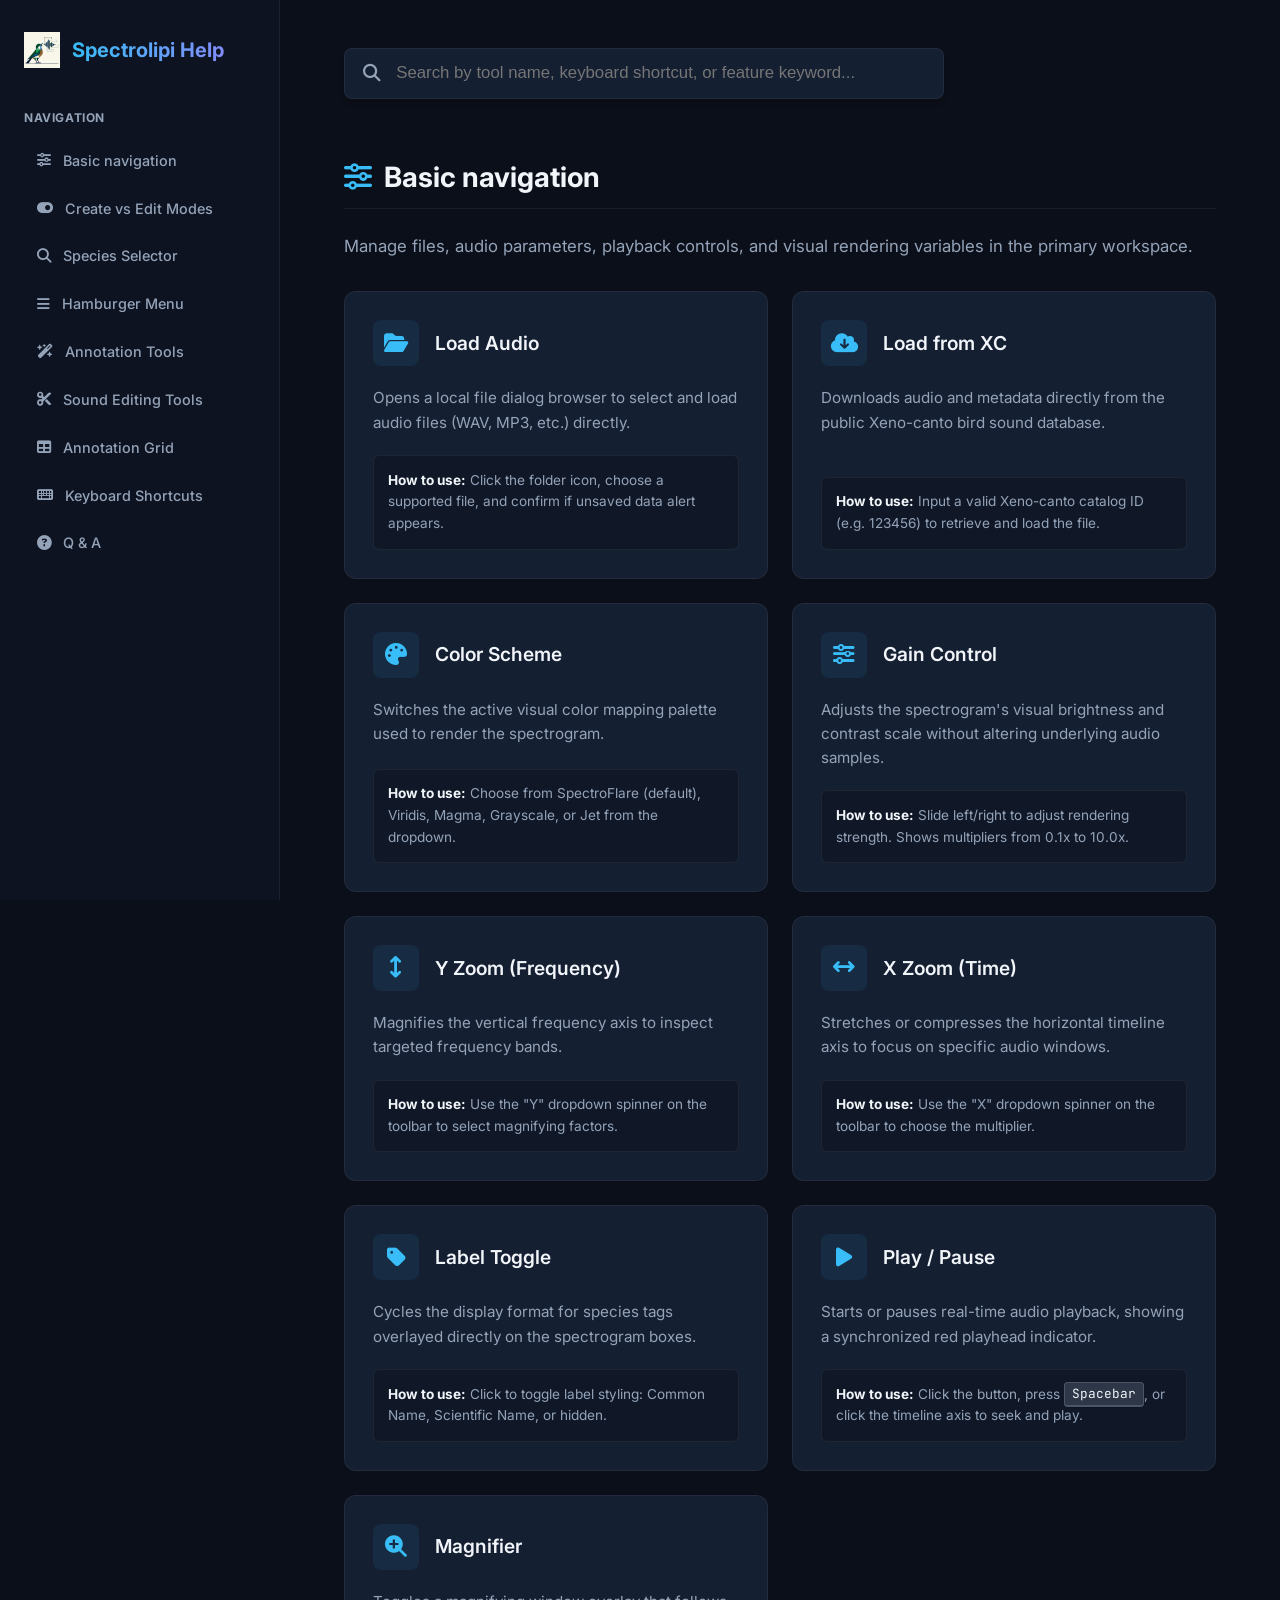
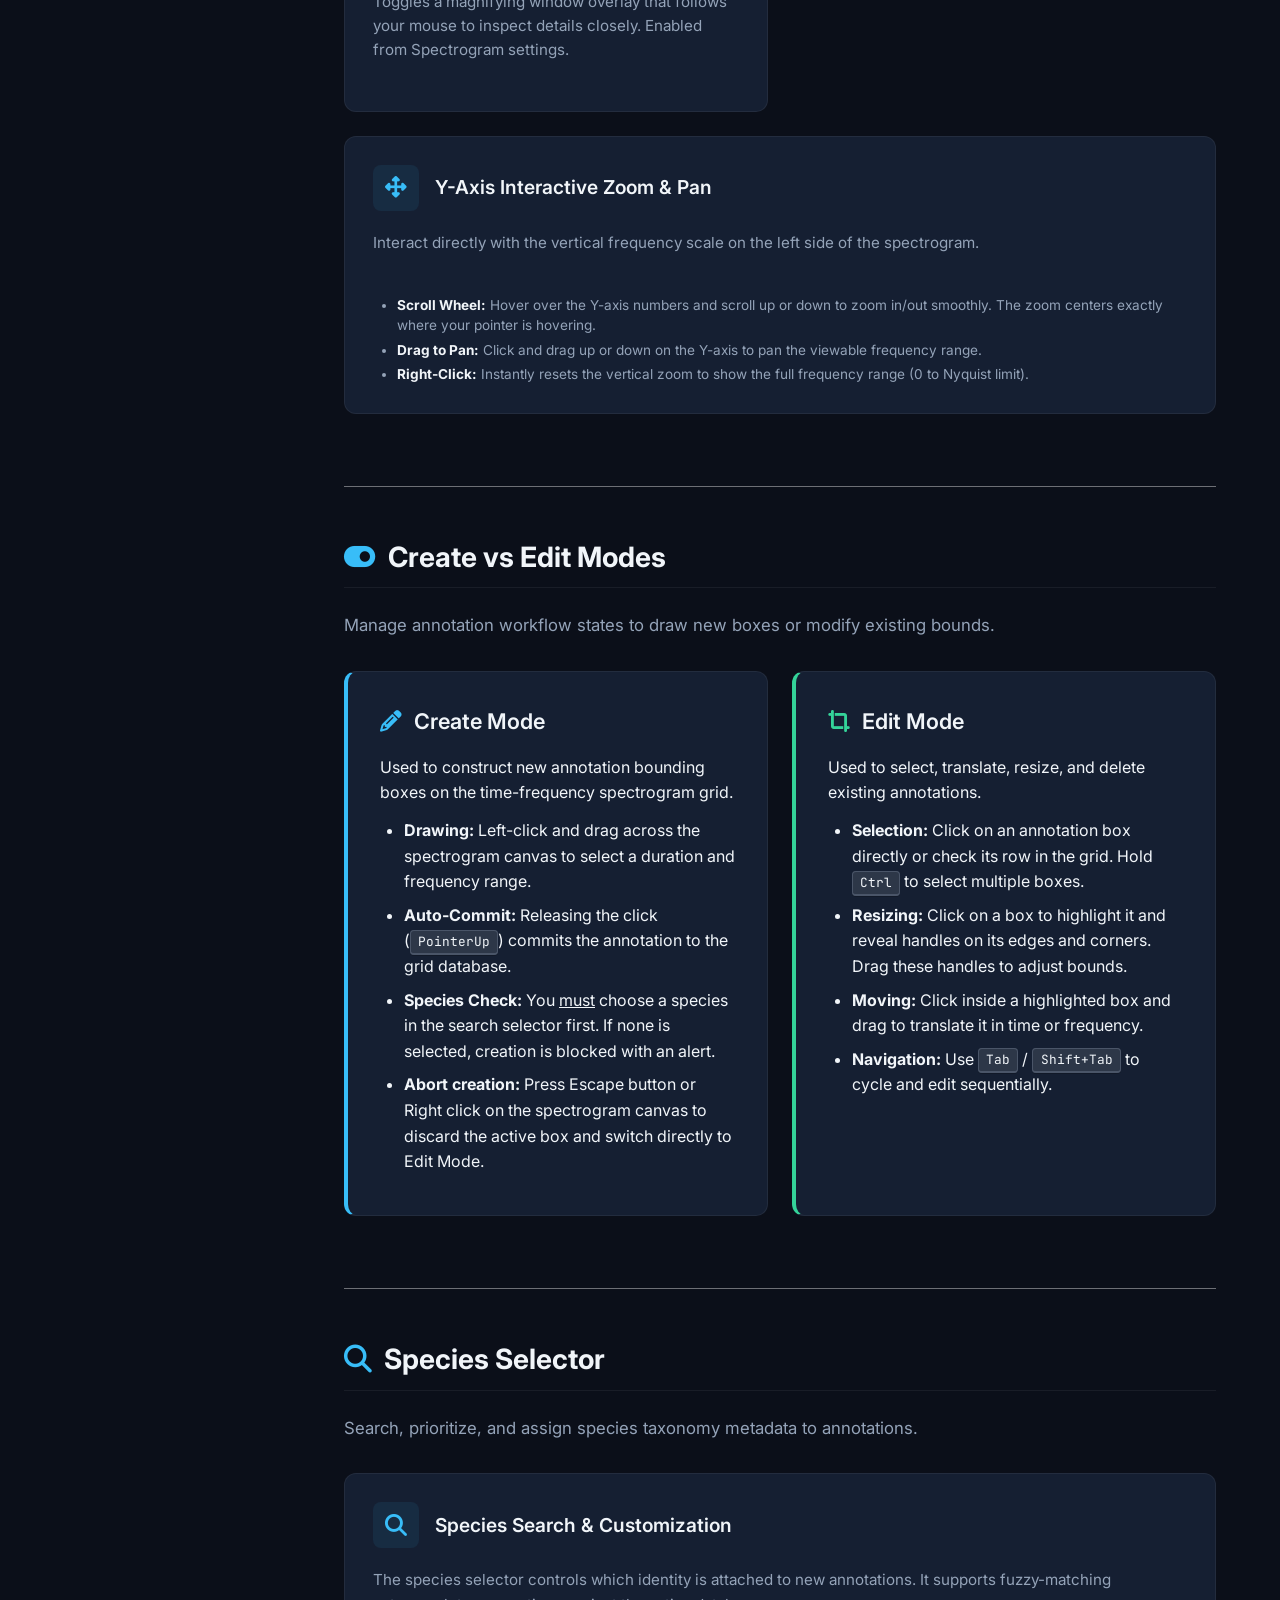
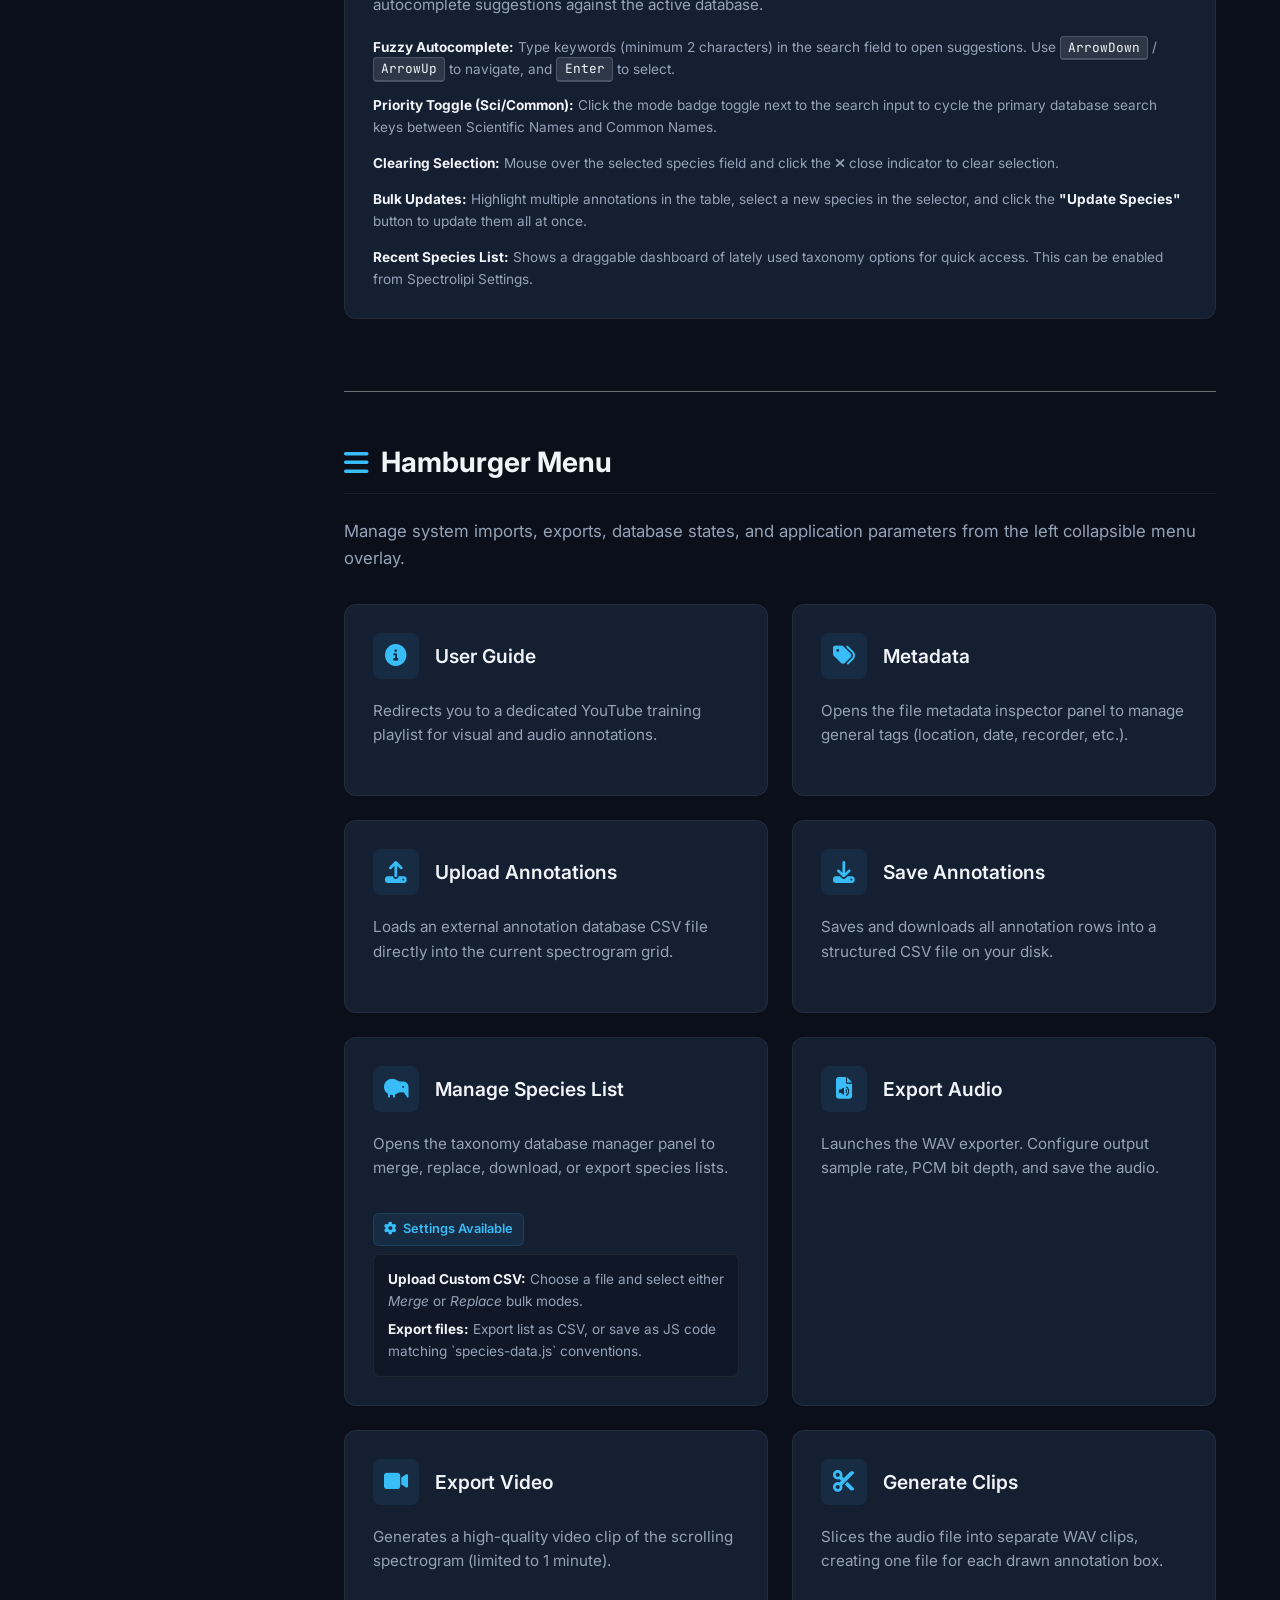
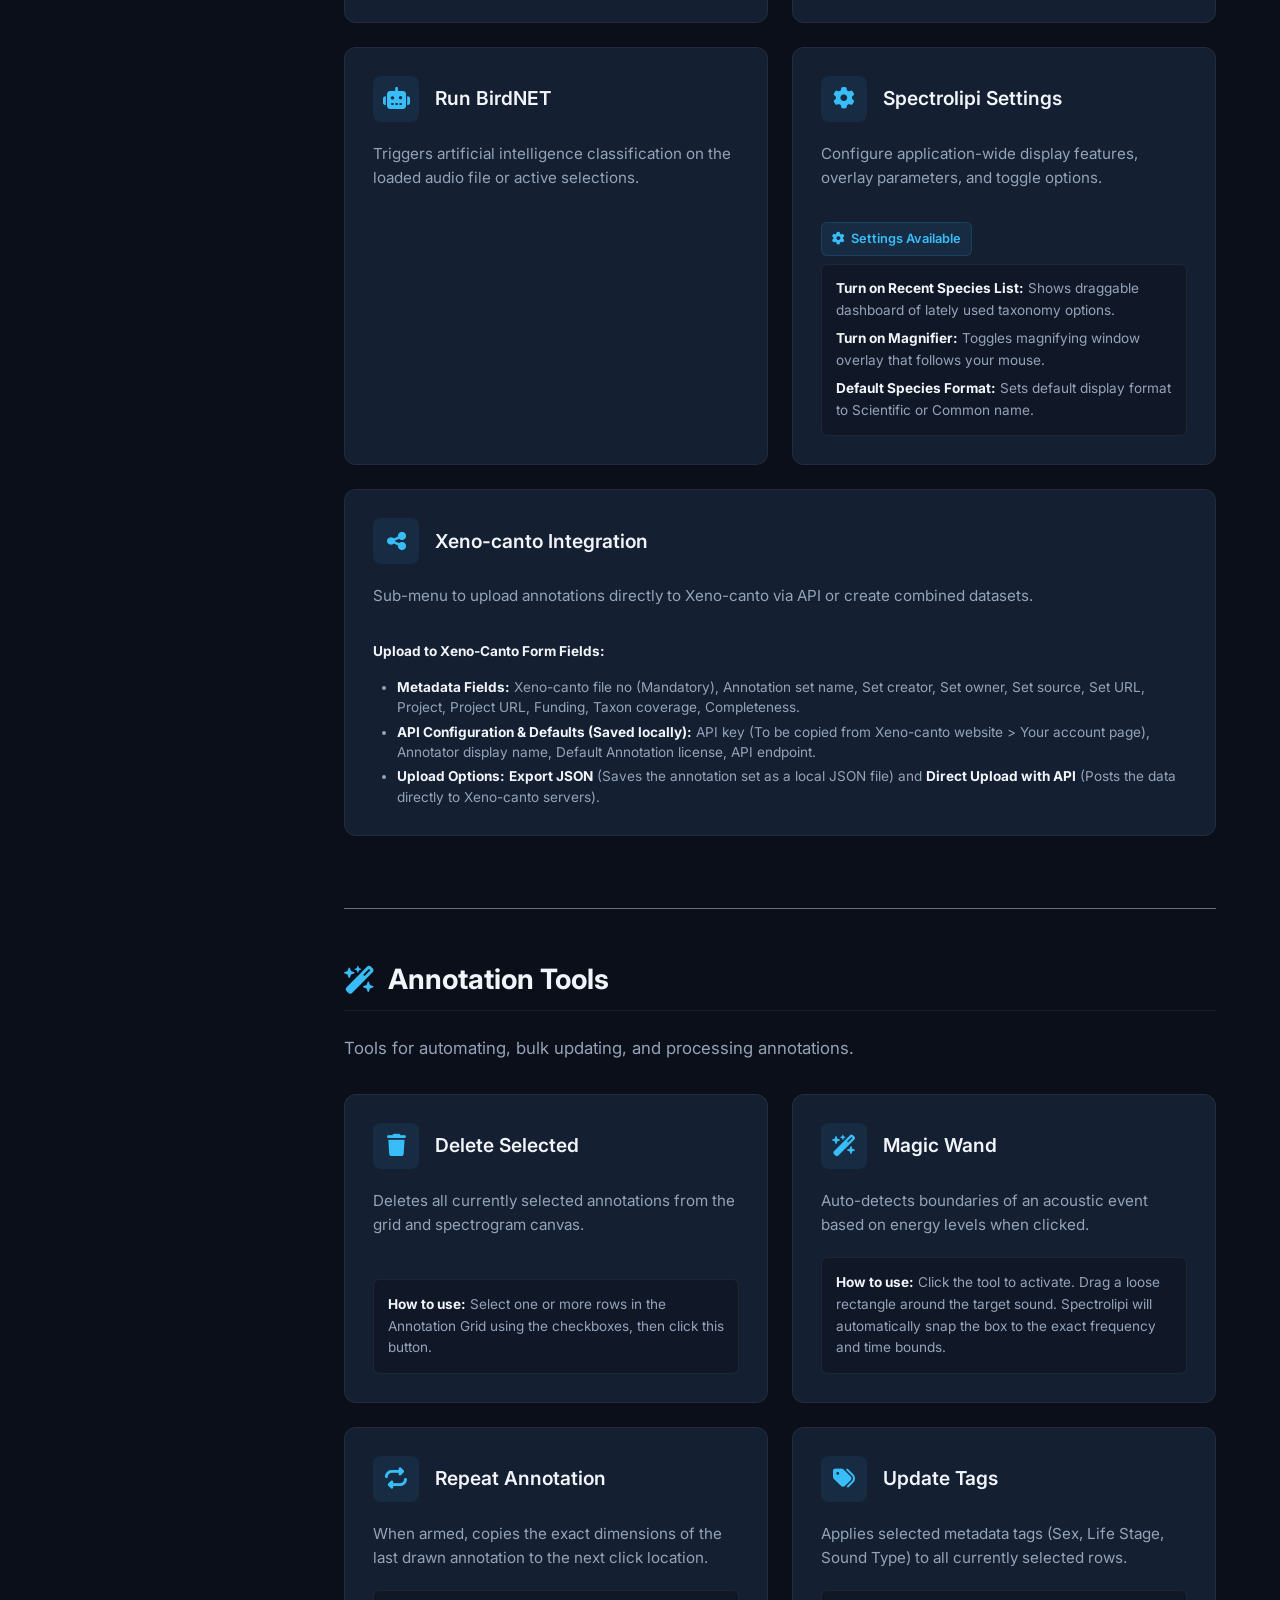
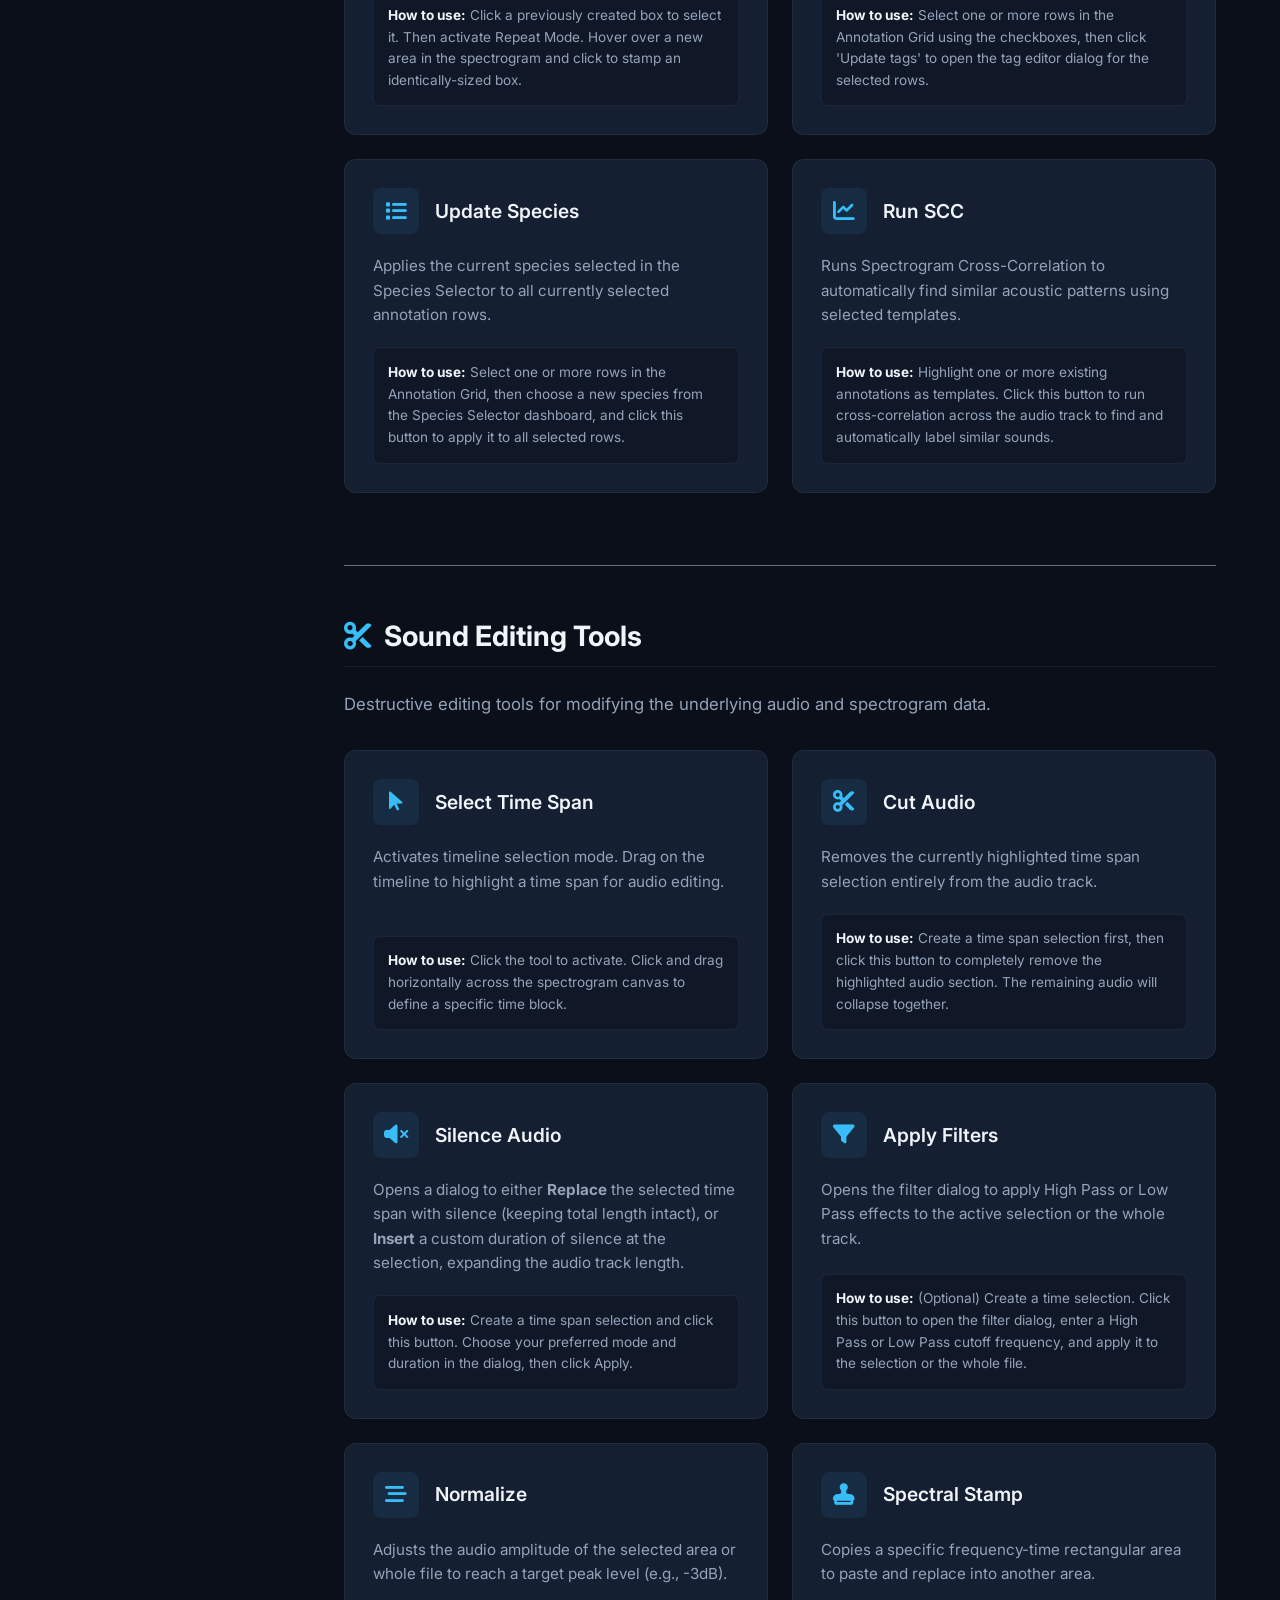
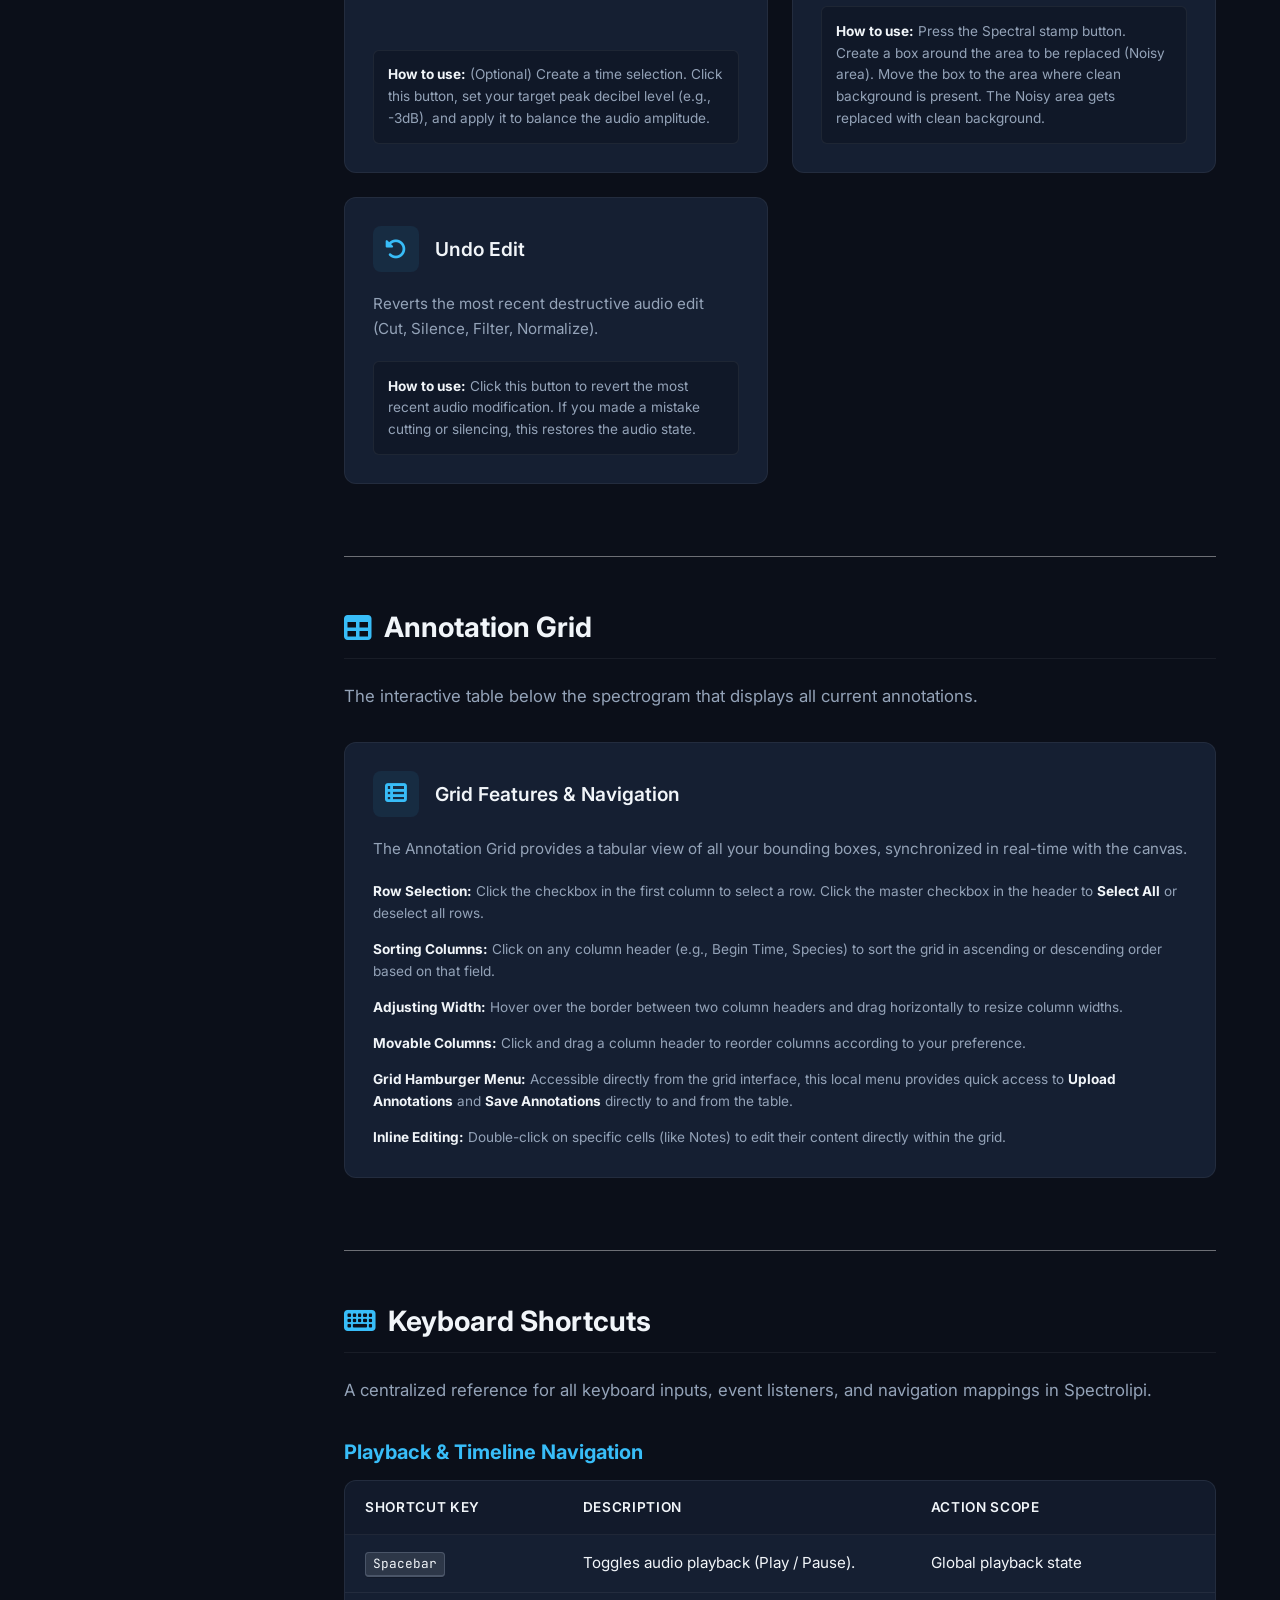
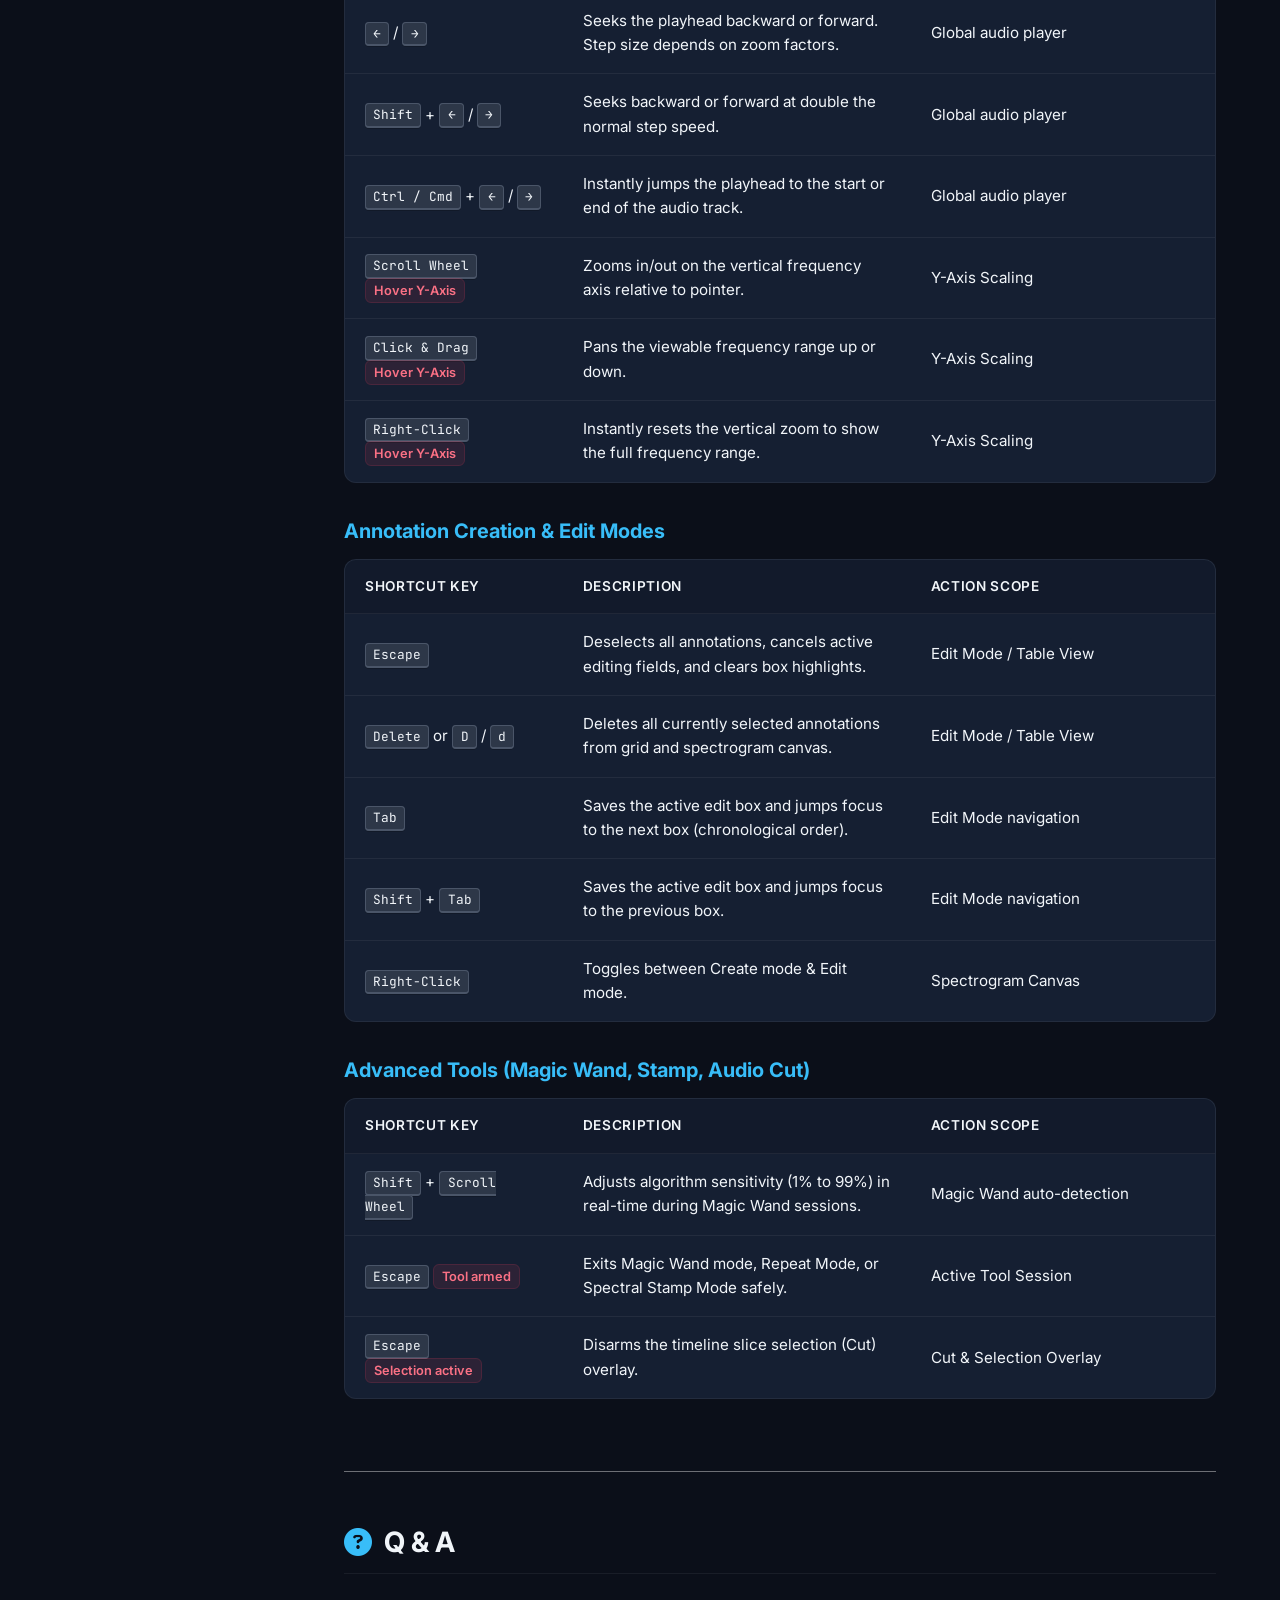
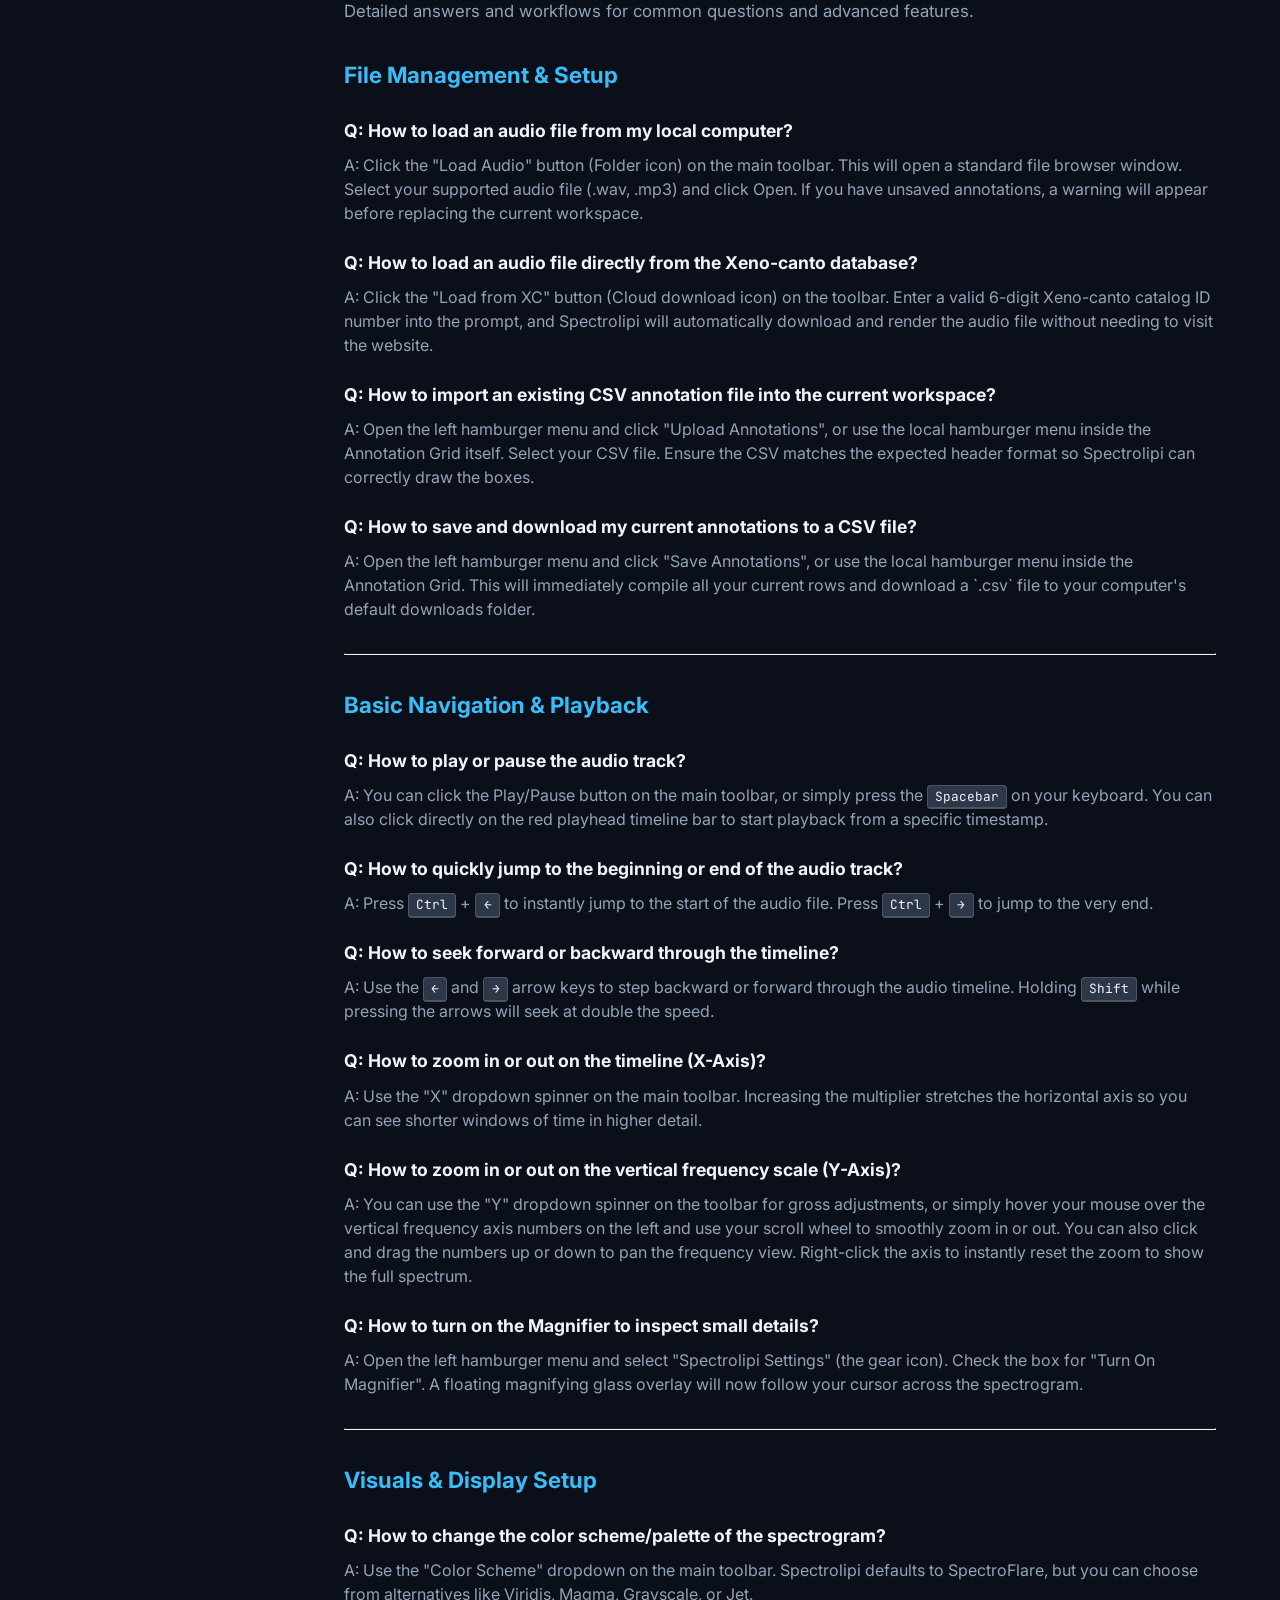
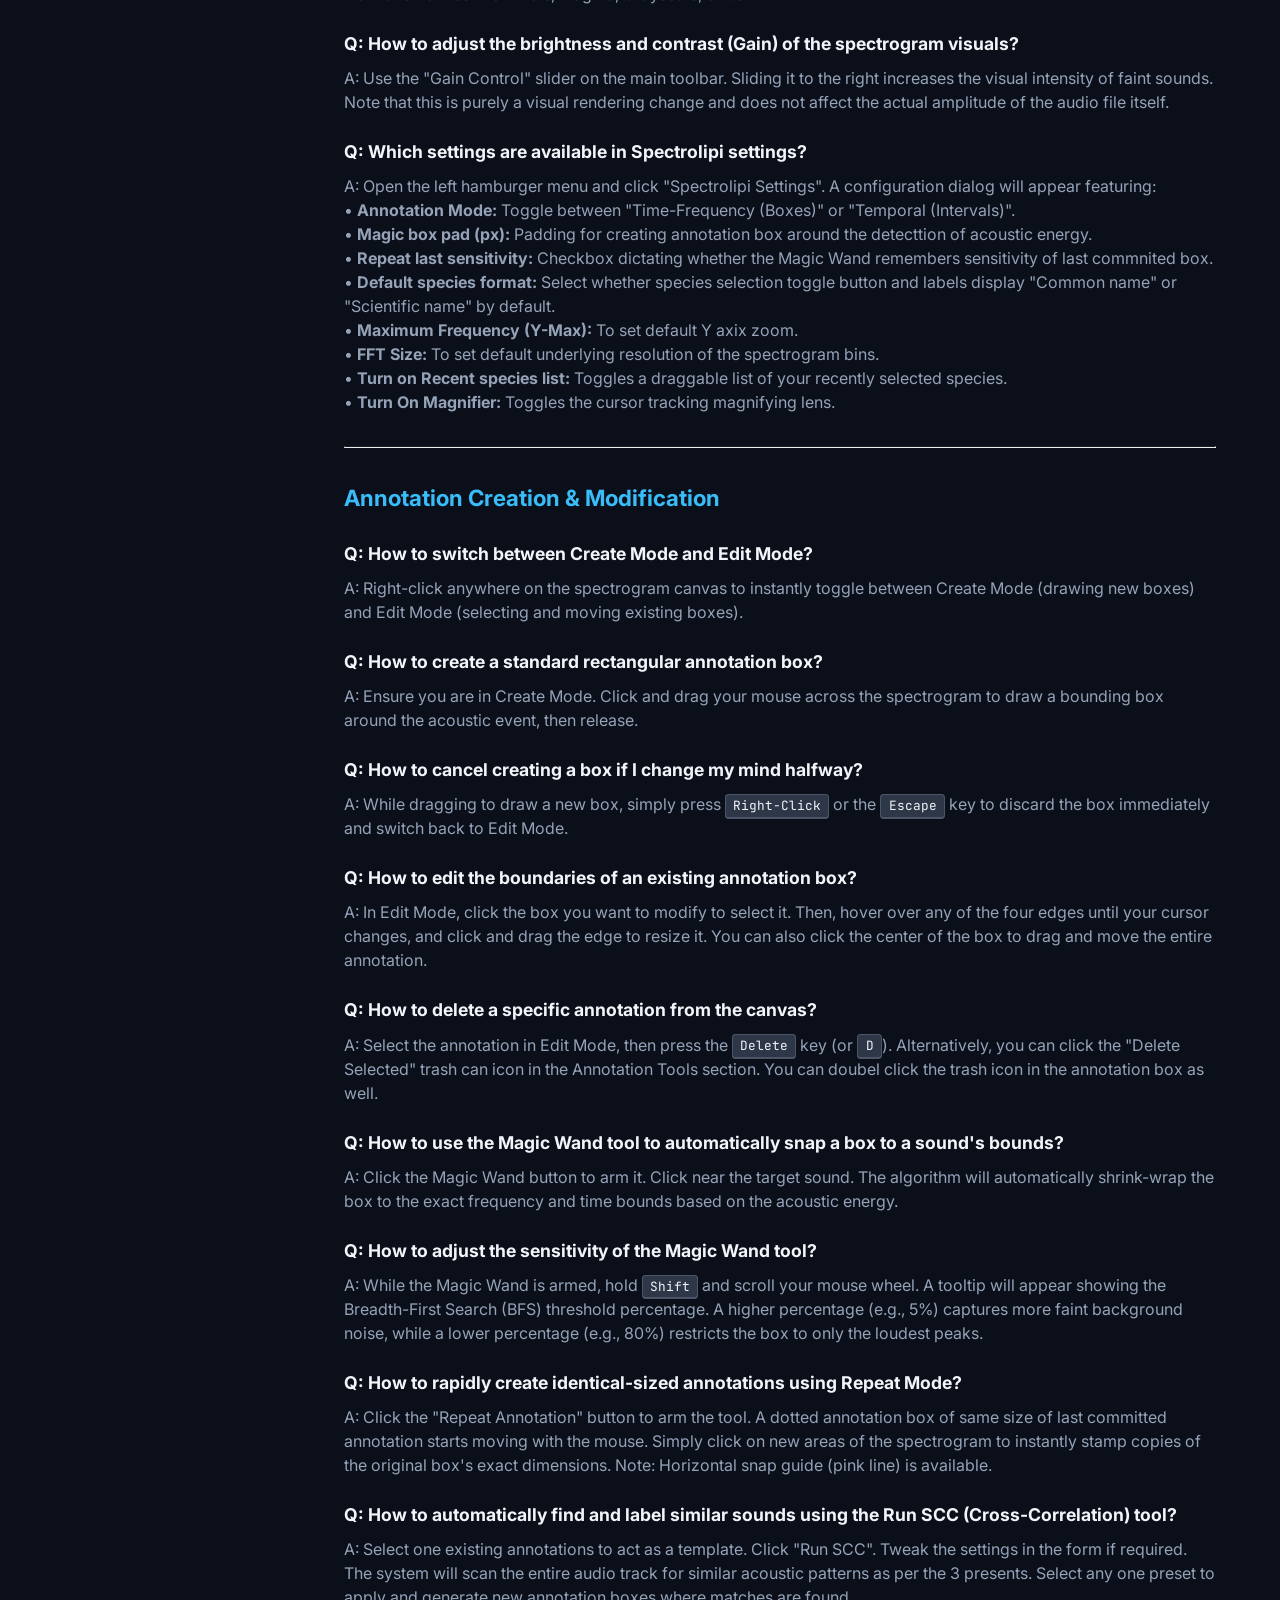
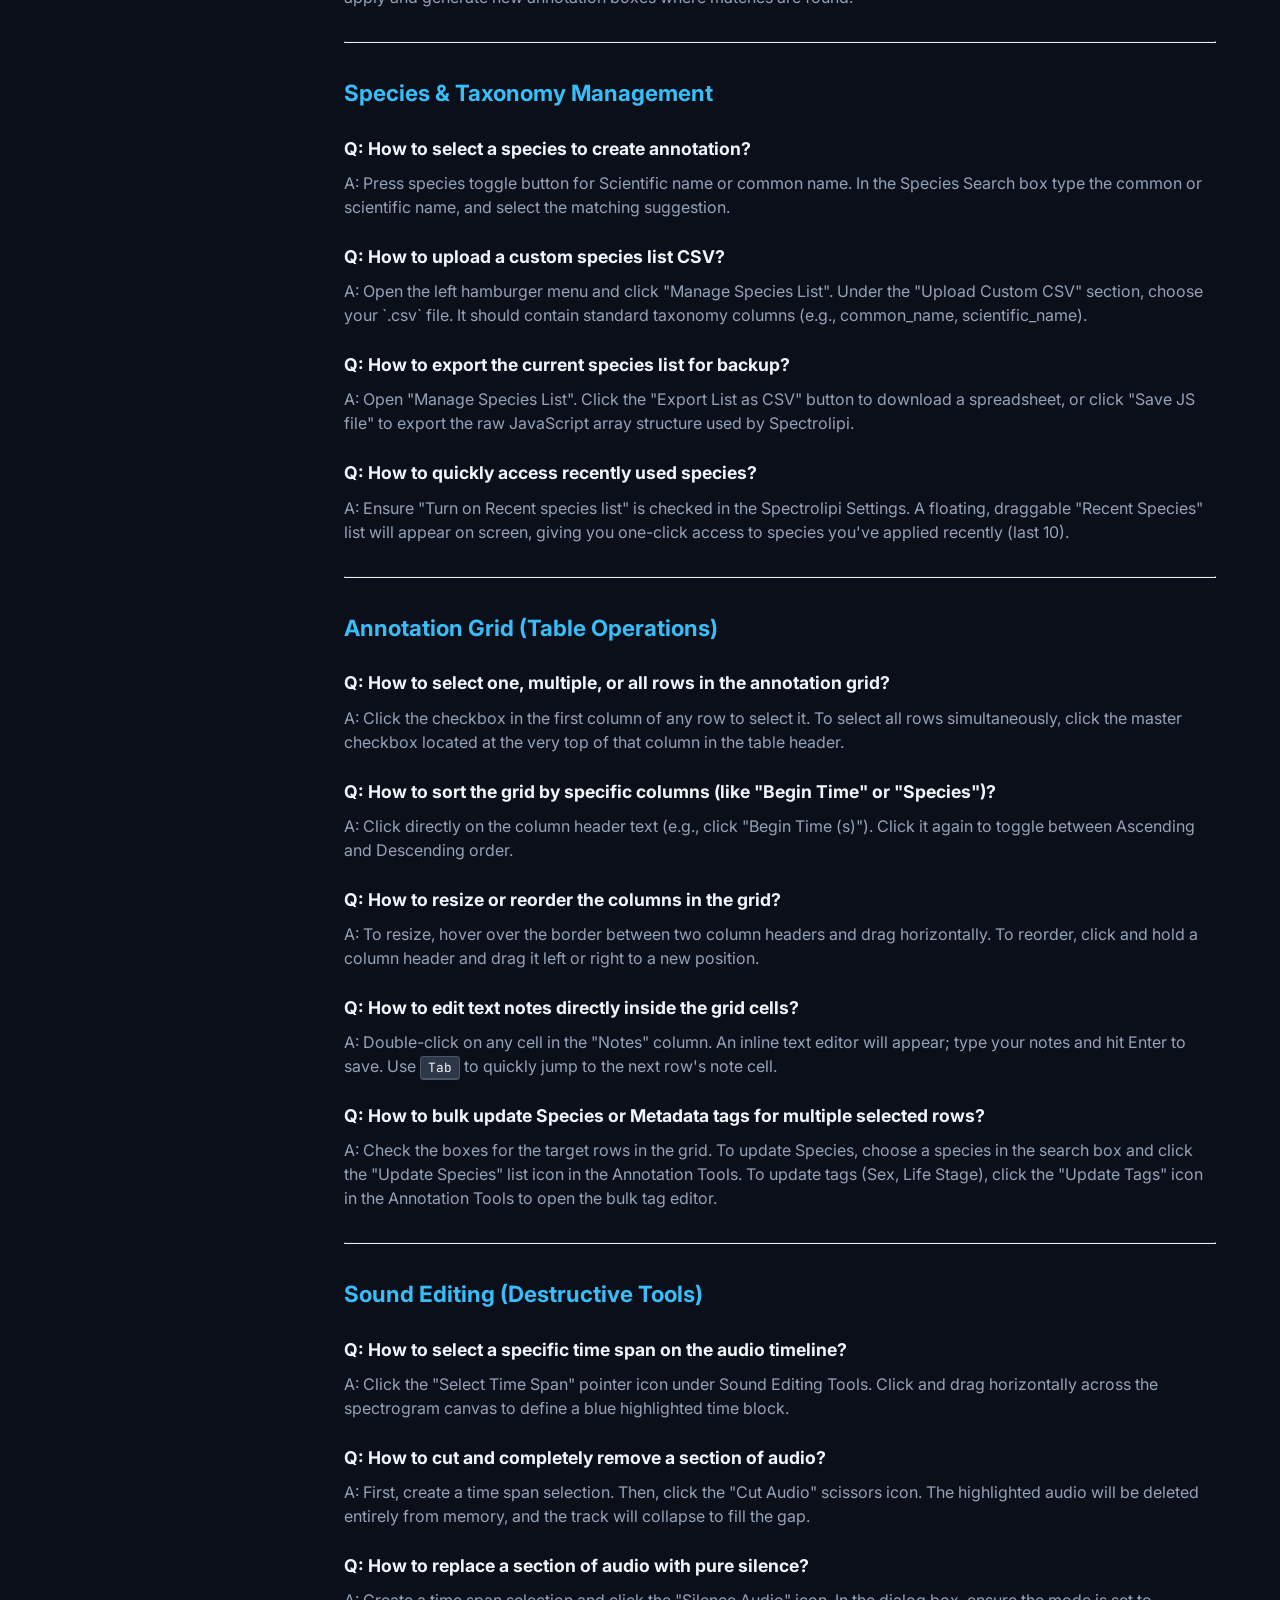
==== toolbar_tools_guide.html @ aefdca13 "New layout and features" ====
<!DOCTYPE html>
<html lang="en">
<head>
  <meta charset="utf-8">
  <title>Spectrolipi Help & Reference Guide</title>
  <meta name="viewport" content="width=device-width, initial-scale=1">
  <link rel="preconnect" href="https://fonts.googleapis.com">
  <link rel="preconnect" href="https://fonts.gstatic.com" crossorigin>
  <link href="https://fonts.googleapis.com/css2?family=Inter:wght@400;500;600;700&family=JetBrains+Mono:wght@400;500;600&display=swap" rel="stylesheet">
  <link rel="stylesheet" href="https://cdnjs.cloudflare.com/ajax/libs/font-awesome/6.4.0/css/all.min.css">
  <style>
    :root {
      --bg-color: #0b0f19;
      --card-bg: #151f32;
      --card-hover-bg: #1e2d4a;
      --text-main: #f1f5f9;
      --text-muted: #94a3b8;
      --accent-color: #38bdf8;
      --accent-glow: rgba(56, 189, 248, 0.15);
      --border-color: rgba(255, 255, 255, 0.06);
      --badge-bg: rgba(56, 189, 248, 0.08);
      --badge-text: #38bdf8;
      --shortcut-bg: rgba(244, 63, 94, 0.1);
      --shortcut-text: #fb7185;
      --kbd-bg: #2d3748;
      --kbd-border: #4a5568;
      --success-color: #34d399;
      --warning-color: #fbbf24;
    }

    * {
      box-sizing: border-box;
      margin: 0;
      padding: 0;
    }

    html {
      scroll-behavior: smooth;
    }

    body {
      font-family: 'Inter', -apple-system, BlinkMacSystemFont, "Segoe UI", Roboto, sans-serif;
      background-color: var(--bg-color);
      color: var(--text-main);
      line-height: 1.6;
      display: flex;
      min-height: 100vh;
    }

    /* Layout structure */
    .sidebar {
      width: 280px;
      background-color: #0d1321;
      border-right: 1px solid var(--border-color);
      padding: 2rem 1.5rem;
      position: fixed;
      top: 0;
      bottom: 0;
      left: 0;
      overflow-y: auto;
      z-index: 100;
    }

    .main-content {
      margin-left: 280px;
      flex-grow: 1;
      padding: 3rem 4rem;
      max-width: 1200px;
    }

    .brand {
      display: flex;
      align-items: center;
      gap: 0.75rem;
      margin-bottom: 2.5rem;
      color: var(--text-main);
      text-decoration: none;
    }

    .brand img {
      height: 36px;
      object-fit: contain;
    }

    .brand-text {
      font-size: 1.25rem;
      font-weight: 700;
      background: linear-gradient(to right, #38bdf8, #818cf8);
      -webkit-background-clip: text;
      -webkit-text-fill-color: transparent;
    }

    /* Sidebar Navigation */
    .nav-group {
      margin-bottom: 2rem;
    }

    .nav-title {
      font-size: 0.75rem;
      font-weight: 700;
      text-transform: uppercase;
      letter-spacing: 0.05em;
      color: var(--text-muted);
      margin-bottom: 0.75rem;
    }

    .nav-links {
      list-style: none;
    }

    .nav-links li {
      margin-bottom: 0.35rem;
    }

    .nav-link {
      display: flex;
      align-items: center;
      gap: 0.75rem;
      padding: 0.6rem 0.8rem;
      color: var(--text-muted);
      text-decoration: none;
      border-radius: 6px;
      font-size: 0.9rem;
      font-weight: 500;
      transition: all 0.2s ease;
    }

    .nav-link:hover {
      color: var(--text-main);
      background-color: rgba(255, 255, 255, 0.04);
    }

    /* Header styling */
    header {
      margin-bottom: 3.5rem;
      position: relative;
    }

    h1 {
      font-size: 2.75rem;
      font-weight: 800;
      letter-spacing: -0.03em;
      margin-bottom: 0.5rem;
      color: var(--text-main);
    }

    .subtitle {
      color: var(--text-muted);
      font-size: 1.15rem;
      margin-bottom: 2rem;
      max-width: 800px;
    }

    /* Search Bar styling */
    .search-container {
      position: relative;
      max-width: 600px;
    }

    .search-input {
      width: 100%;
      padding: 0.9rem 1.2rem 0.9rem 3.2rem;
      font-size: 1.05rem;
      border-radius: 8px;
      border: 1px solid var(--border-color);
      background-color: var(--card-bg);
      color: var(--text-main);
      outline: none;
      transition: all 0.2s ease;
      box-shadow: 0 4px 6px -1px rgba(0, 0, 0, 0.2);
    }

    .search-input:focus {
      border-color: var(--accent-color);
      box-shadow: 0 0 0 3px var(--accent-glow);
    }

    .search-icon {
      position: absolute;
      left: 1.2rem;
      top: 50%;
      transform: translateY(-50%);
      color: var(--text-muted);
      font-size: 1.1rem;
    }

    /* Content sections */
    section {
      margin-bottom: 4.5rem;
      scroll-margin-top: 2rem;
      padding-top: 3rem;
      border-top: 1px solid rgba(255, 255, 255, 0.4);
    }
    
    section:first-of-type {
      border-top: none;
      padding-top: 0;
    }

    .section-title {
      font-size: 1.75rem;
      font-weight: 700;
      color: var(--text-main);
      margin-bottom: 1.5rem;
      display: flex;
      align-items: center;
      gap: 0.75rem;
      padding-bottom: 0.5rem;
      border-bottom: 1px solid var(--border-color);
    }

    .section-desc {
      color: var(--text-muted);
      margin-bottom: 2rem;
      font-size: 1.05rem;
    }

    /* Callout styling */
    .callout {
      background-color: rgba(255, 255, 255, 0.02);
      border-left: 4px solid var(--border-color);
      padding: 1.25rem 1.5rem;
      border-radius: 0 8px 8px 0;
      margin-bottom: 2rem;
    }

    .callout.info {
      border-left-color: var(--accent-color);
      background-color: rgba(56, 189, 248, 0.02);
    }

    .callout.warning {
      border-left-color: var(--warning-color);
      background-color: rgba(251, 191, 36, 0.02);
    }

    .callout h4 {
      font-size: 1.05rem;
      font-weight: 600;
      margin-bottom: 0.5rem;
      display: flex;
      align-items: center;
      gap: 0.5rem;
    }

    /* Grids & Cards */
    .grid {
      display: grid;
      grid-template-columns: repeat(auto-fill, minmax(340px, 1fr));
      gap: 1.5rem;
    }

    .card {
      background-color: var(--card-bg);
      border: 1px solid var(--border-color);
      border-radius: 12px;
      padding: 1.75rem;
      transition: all 0.2s cubic-bezier(0.4, 0, 0.2, 1);
      display: flex;
      flex-direction: column;
      position: relative;
    }

    .card:hover {
      transform: translateY(-2px);
      background-color: var(--card-hover-bg);
      border-color: rgba(56, 189, 248, 0.3);
      box-shadow: 0 12px 20px -3px rgba(0, 0, 0, 0.4);
    }

    .card-header {
      display: flex;
      align-items: center;
      gap: 1rem;
      margin-bottom: 1.25rem;
    }

    .icon-wrapper {
      width: 46px;
      height: 46px;
      border-radius: 8px;
      background-color: rgba(56, 189, 248, 0.08);
      display: flex;
      align-items: center;
      justify-content: center;
      color: var(--accent-color);
      font-size: 1.35rem;
      flex-shrink: 0;
      transition: all 0.2s ease;
    }

    .card:hover .icon-wrapper {
      background-color: var(--accent-color);
      color: #0b0f19;
    }

    .card-title {
      font-size: 1.2rem;
      font-weight: 600;
      color: var(--text-main);
    }

    .card-desc {
      color: var(--text-muted);
      font-size: 0.95rem;
      margin-bottom: 1.25rem;
      flex-grow: 1;
    }

    .card-meta {
      background-color: rgba(0, 0, 0, 0.2);
      border: 1px solid var(--border-color);
      border-radius: 6px;
      padding: 0.85rem;
      font-size: 0.85rem;
      color: var(--text-muted);
      display: flex;
      flex-direction: column;
      gap: 0.4rem;
    }

    .card-meta strong {
      color: var(--text-main);
    }

    .badge {
      display: inline-flex;
      align-items: center;
      gap: 0.35rem;
      margin-top: 0.75rem;
      padding: 0.35rem 0.65rem;
      border-radius: 6px;
      background-color: var(--badge-bg);
      color: var(--badge-text);
      font-size: 0.8rem;
      font-weight: 600;
      border: 1px solid rgba(56, 189, 248, 0.15);
      align-self: flex-start;
    }

    .badge.warning {
      background-color: rgba(251, 191, 36, 0.08);
      color: var(--warning-color);
      border-color: rgba(251, 191, 36, 0.15);
    }

    /* Keyboard Shortcuts Table */
    .table-container {
      background-color: var(--card-bg);
      border: 1px solid var(--border-color);
      border-radius: 12px;
      overflow: hidden;
      margin-bottom: 2rem;
    }

    table {
      width: 100%;
      border-collapse: collapse;
      text-align: left;
      font-size: 0.95rem;
    }

    th, td {
      padding: 1rem 1.25rem;
      border-bottom: 1px solid var(--border-color);
    }

    th {
      background-color: rgba(0, 0, 0, 0.15);
      font-weight: 600;
      color: var(--text-main);
      font-size: 0.85rem;
      text-transform: uppercase;
      letter-spacing: 0.05em;
    }

    tr:last-child td {
      border-bottom: none;
    }

    tr:hover td {
      background-color: rgba(255, 255, 255, 0.01);
    }

    .shortcut-tag {
      background-color: var(--shortcut-bg);
      color: var(--shortcut-text);
      padding: 0.25rem 0.5rem;
      border-radius: 6px;
      font-size: 0.8rem;
      font-weight: 600;
      border: 1px solid rgba(244, 63, 94, 0.15);
      white-space: nowrap;
    }

    /* Key styling */
    .kbd {
      background-color: var(--kbd-bg);
      color: var(--text-main);
      padding: 0.15rem 0.45rem;
      border-radius: 4px;
      font-family: 'JetBrains Mono', monospace;
      font-size: 0.8rem;
      border: 1px solid var(--kbd-border);
      border-bottom: 2px solid var(--kbd-border);
      box-shadow: 0 1px 0 rgba(0, 0, 0, 0.2);
    }

    .no-results {
      text-align: center;
      padding: 4rem;
      color: var(--text-muted);
      font-size: 1.15rem;
      display: none;
    }

    .mode-box-container {
      display: grid;
      grid-template-columns: 1fr 1fr;
      gap: 1.5rem;
      margin-bottom: 2rem;
    }

    .mode-box {
      background-color: var(--card-bg);
      border: 1px solid var(--border-color);
      border-radius: 12px;
      padding: 2rem;
    }

    .mode-box.create {
      border-left: 4px solid var(--accent-color);
    }

    .mode-box.edit {
      border-left: 4px solid var(--success-color);
    }

    .mode-box h3 {
      font-size: 1.35rem;
      font-weight: 600;
      margin-bottom: 1rem;
      display: flex;
      align-items: center;
      gap: 0.75rem;
    }

    .mode-box ul {
      margin-left: 1.5rem;
      margin-top: 0.75rem;
    }

    .mode-box li {
      margin-bottom: 0.5rem;
    }

    /* Responsive adjustments */
    @media (max-width: 1024px) {
      body {
        flex-direction: column;
      }
      .sidebar {
        width: 100%;
        position: relative;
        height: auto;
        border-right: none;
        border-bottom: 1px solid var(--border-color);
        padding: 1.5rem;
      }
      .main-content {
        margin-left: 0;
        padding: 2rem 1.5rem;
      }
      .mode-box-container {
        grid-template-columns: 1fr;
      }
    }
  </style>
</head>
<body>
  
  <!-- Left Navigation Sidebar -->
  <aside class="sidebar">
    <a href="#" class="brand">
      <img src="002LogoWOname_small.png" alt="Spectrolipi Logo">
      <span class="brand-text">Spectrolipi Help</span>
    </a>

    <div class="nav-group">
      <div class="nav-title">Navigation</div>
      <ul class="nav-links">
        <li><a href="#toolbar-setup" class="nav-link active"><i class="fa-solid fa-sliders"></i> Basic navigation</a></li>
        <li><a href="#modes-section" class="nav-link"><i class="fa-solid fa-toggle-on"></i> Create vs Edit Modes</a></li>
        <li><a href="#species-selector" class="nav-link"><i class="fa-solid fa-magnifying-glass"></i> Species Selector</a></li>
        <li><a href="#hamburger-menu" class="nav-link"><i class="fa-solid fa-bars"></i> Hamburger Menu</a></li>
        <li><a href="#action-tools" class="nav-link"><i class="fa-solid fa-wand-magic-sparkles"></i> Annotation Tools</a></li>
        <li><a href="#edit-tools" class="nav-link"><i class="fa-solid fa-scissors"></i> Sound Editing Tools</a></li>
        <li><a href="#annotation-grid" class="nav-link"><i class="fa-solid fa-table"></i> Annotation Grid</a></li>
        <li><a href="#shortcuts-section" class="nav-link"><i class="fa-solid fa-keyboard"></i> Keyboard Shortcuts</a></li>
        <li><a href="#qa-section" class="nav-link"><i class="fa-solid fa-circle-question"></i> Q & A</a></li>
      </ul>
    </div>
  </aside>

  <!-- Main Documentation Content -->
  <main class="main-content">
    <header>
      <div class="search-container">
        <i class="fa-solid fa-magnifying-glass search-icon"></i>
        <input type="text" id="searchInput" class="search-input" placeholder="Search by tool name, keyboard shortcut, or feature keyword...">
      </div>
    </header>

    <div id="noResults" class="no-results">
      <i class="fa-solid fa-face-frown fa-2x" style="margin-bottom: 1rem; display: block; color: var(--accent-color);"></i>
      No matching help sections, tools, or shortcuts found.
    </div>

    <!-- Section 1: Basic navigation -->
    <section id="toolbar-setup" class="doc-section">
      <h2 class="section-title">
        <i class="fa-solid fa-sliders" style="color: var(--accent-color);"></i> Basic navigation
      </h2>
      <p class="section-desc">Manage files, audio parameters, playback controls, and visual rendering variables in the primary workspace.</p>
      
      <div class="grid">
        <!-- Load Audio -->
        <div class="card" data-keywords="load audio open file browser wav mp3 local files controls file-setup">
          <div class="card-header">
            <div class="icon-wrapper"><i class="fa-solid fa-folder-open"></i></div>
            <div class="card-title">Load Audio</div>
          </div>
          <div class="card-desc">Opens a local file dialog browser to select and load audio files (WAV, MP3, etc.) directly.</div>
          <div class="card-meta">
            <span><strong>How to use:</strong> Click the folder icon, choose a supported file, and confirm if unsaved data alert appears.</span>
          </div>
        </div>

        <!-- Load from XC -->
        <div class="card" data-keywords="load from xc xeno-canto database network remote id fetch download files controls file-setup">
          <div class="card-header">
            <div class="icon-wrapper"><i class="fa-solid fa-cloud-arrow-down"></i></div>
            <div class="card-title">Load from XC</div>
          </div>
          <div class="card-desc">Downloads audio and metadata directly from the public Xeno-canto bird sound database.</div>
          <div class="card-meta">
            <span><strong>How to use:</strong> Input a valid Xeno-canto catalog ID (e.g. 123456) to retrieve and load the file.</span>
          </div>
        </div>

        <!-- Color Scheme -->
        <div class="card" data-keywords="spectrogram color scheme theme palette viridis magma inferno grayscale jet spectroflare controls view-setup">
          <div class="card-header">
            <div class="icon-wrapper"><i class="fa-solid fa-palette"></i></div>
            <div class="card-title">Color Scheme</div>
          </div>
          <div class="card-desc">Switches the active visual color mapping palette used to render the spectrogram.</div>
          <div class="card-meta">
            <span><strong>How to use:</strong> Choose from SpectroFlare (default), Viridis, Magma, Grayscale, or Jet from the dropdown.</span>
          </div>
        </div>

        <!-- Gain Control -->
        <div class="card" data-keywords="gain control visual brightness contrast intensity slider controls view-setup">
          <div class="card-header">
            <div class="icon-wrapper"><i class="fa-solid fa-sliders"></i></div>
            <div class="card-title">Gain Control</div>
          </div>
          <div class="card-desc">Adjusts the spectrogram's visual brightness and contrast scale without altering underlying audio samples.</div>
          <div class="card-meta">
            <span><strong>How to use:</strong> Slide left/right to adjust rendering strength. Shows multipliers from 0.1x to 10.0x.</span>
          </div>
        </div>

        <!-- Y Zoom -->
        <div class="card" data-keywords="y zoom frequency vertical axis scale multiplier controls view-setup">
          <div class="card-header">
            <div class="icon-wrapper"><i class="fa-solid fa-arrows-up-down"></i></div>
            <div class="card-title">Y Zoom (Frequency)</div>
          </div>
          <div class="card-desc">Magnifies the vertical frequency axis to inspect targeted frequency bands.</div>
          <div class="card-meta">
            <span><strong>How to use:</strong> Use the "Y" dropdown spinner on the toolbar to select magnifying factors.</span>
          </div>
        </div>



        <!-- X Zoom -->
        <div class="card" data-keywords="x zoom time horizontal axis scale multiplier stretch controls view-setup">
          <div class="card-header">
            <div class="icon-wrapper"><i class="fa-solid fa-arrows-left-right"></i></div>
            <div class="card-title">X Zoom (Time)</div>
          </div>
          <div class="card-desc">Stretches or compresses the horizontal timeline axis to focus on specific audio windows.</div>
          <div class="card-meta">
            <span><strong>How to use:</strong> Use the "X" dropdown spinner on the toolbar to choose the multiplier.</span>
          </div>
        </div>

        <!-- Label Toggle -->
        <div class="card" data-keywords="label toggle cycle annotation labels badges common scientific name controls view-setup">
          <div class="card-header">
            <div class="icon-wrapper"><i class="fa-solid fa-tag"></i></div>
            <div class="card-title">Label Toggle</div>
          </div>
          <div class="card-desc">Cycles the display format for species tags overlayed directly on the spectrogram boxes.</div>
          <div class="card-meta">
            <span><strong>How to use:</strong> Click to toggle label styling: Common Name, Scientific Name, or hidden.</span>
          </div>
        </div>

        <!-- Play / Pause -->
        <div class="card" data-keywords="play pause audio space spacebar playhead toggle controls playback">
          <div class="card-header">
            <div class="icon-wrapper"><i class="fa-solid fa-play"></i></div>
            <div class="card-title">Play / Pause</div>
          </div>
          <div class="card-desc">Starts or pauses real-time audio playback, showing a synchronized red playhead indicator.</div>
          <div class="card-meta">
            <span><strong>How to use:</strong> Click the button, press <kbd class="kbd">Spacebar</kbd>, or click the timeline axis to seek and play.</span>
          </div>
        </div>

        <!-- Magnifier -->
        <div class="card" data-keywords="magnifier zoom hover settings toggle lens">
          <div class="card-header">
            <div class="icon-wrapper"><i class="fa-solid fa-magnifying-glass-plus"></i></div>
            <div class="card-title">Magnifier</div>
          </div>
          <div class="card-desc">Toggles a magnifying window overlay that follows your mouse to inspect details closely. Enabled from Spectrogram settings.</div>
        </div>

        <!-- Y-Axis Interactive Zoom & Pan -->
        <div class="card" style="grid-column: 1 / -1;" data-keywords="y axis zoom pan drag frequency scale vertical scroll wheel right click reset">
          <div class="card-header">
            <div class="icon-wrapper"><i class="fa-solid fa-up-down-left-right"></i></div>
            <div class="card-title">Y-Axis Interactive Zoom & Pan</div>
          </div>
          <div class="card-desc">Interact directly with the vertical frequency scale on the left side of the spectrogram.</div>
          <div class="card-meta" style="background: transparent; border: none; padding: 0; margin-top: 0.75rem;">
            <ul style="margin-left: 1.5rem; margin-top: 0.5rem; line-height: 1.5;">
              <li style="margin-bottom: 0.25rem;"><strong>Scroll Wheel:</strong> Hover over the Y-axis numbers and scroll up or down to zoom in/out smoothly. The zoom centers exactly where your pointer is hovering.</li>
              <li style="margin-bottom: 0.25rem;"><strong>Drag to Pan:</strong> Click and drag up or down on the Y-axis to pan the viewable frequency range.</li>
              <li><strong>Right-Click:</strong> Instantly resets the vertical zoom to show the full frequency range (0 to Nyquist limit).</li>
            </ul>
          </div>
        </div>
      </div>
    </section>

    <!-- Section 2: Create Mode vs Edit Mode -->
    <section id="modes-section" class="doc-section" data-keywords="create mode edit mode annotation toggle boxes drag canvas">
      <h2 class="section-title">
        <i class="fa-solid fa-toggle-on" style="color: var(--accent-color);"></i> Create vs Edit Modes
      </h2>
      <p class="section-desc">Manage annotation workflow states to draw new boxes or modify existing bounds.</p>

      <div class="mode-box-container">
        <!-- Create Mode -->
        <div class="mode-box create" data-keywords="create mode draw boxes click drag metadata selection alert">
          <h3><i class="fa-solid fa-pencil" style="color: var(--accent-color);"></i> Create Mode</h3>
          <p>Used to construct new annotation bounding boxes on the time-frequency spectrogram grid.</p>
          <ul>
            <li><strong>Drawing:</strong> Left-click and drag across the spectrogram canvas to select a duration and frequency range.</li>
            <li><strong>Auto-Commit:</strong> Releasing the click (<kbd class="kbd">PointerUp</kbd>) commits the annotation to the grid database.</li>
            <li><strong>Species Check:</strong> You <u>must</u> choose a species in the search selector first. If none is selected, creation is blocked with an alert.</li>
            <li><strong>Abort creation:</strong> Press Escape button or Right click on the spectrogram canvas to discard the active box and switch directly to Edit Mode.</li>
          </ul>
        </div>

        <!-- Edit Mode -->
        <div class="mode-box edit" data-keywords="edit mode resize select controls handles translate cursor ctrl click">
          <h3><i class="fa-solid fa-crop-simple" style="color: var(--success-color);"></i> Edit Mode</h3>
          <p>Used to select, translate, resize, and delete existing annotations.</p>
          <ul>
            <li><strong>Selection:</strong> Click on an annotation box directly or check its row in the grid. Hold <kbd class="kbd">Ctrl</kbd> to select multiple boxes.</li>
            <li><strong>Resizing:</strong> Click on a box to highlight it and reveal handles on its edges and corners. Drag these handles to adjust bounds.</li>
            <li><strong>Moving:</strong> Click inside a highlighted box and drag to translate it in time or frequency.</li>
            <li><strong>Navigation:</strong> Use <kbd class="kbd">Tab</kbd> / <kbd class="kbd">Shift+Tab</kbd> to cycle and edit sequentially.</li>
          </ul>
        </div>
      </div>


    </section>

    <!-- Section 3: Species Selector -->
    <section id="species-selector" class="doc-section" data-keywords="species selector search input dropdown common scientific prioritization bulk">
      <h2 class="section-title">
        <i class="fa-solid fa-magnifying-glass" style="color: var(--accent-color);"></i> Species Selector
      </h2>
      <p class="section-desc">Search, prioritize, and assign species taxonomy metadata to annotations.</p>

      <div class="grid">
        <div class="card" style="grid-column: 1 / -1;" data-keywords="species selector taxonomy inputs database priority keys search">
          <div class="card-header">
            <div class="icon-wrapper"><i class="fa-solid fa-magnifying-glass"></i></div>
            <div class="card-title">Species Search & Customization</div>
          </div>
          <div class="card-desc">
            The species selector controls which identity is attached to new annotations. It supports fuzzy-matching autocomplete suggestions against the active database.
          </div>
          <div class="card-meta" style="background: transparent; border: none; padding: 0;">
            <p style="margin-bottom: 0.5rem;"><strong>Fuzzy Autocomplete:</strong> Type keywords (minimum 2 characters) in the search field to open suggestions. Use <kbd class="kbd">ArrowDown</kbd> / <kbd class="kbd">ArrowUp</kbd> to navigate, and <kbd class="kbd">Enter</kbd> to select.</p>
            <p style="margin-bottom: 0.5rem;"><strong>Priority Toggle (Sci/Common):</strong> Click the mode badge toggle next to the search input to cycle the primary database search keys between Scientific Names and Common Names.</p>
            <p style="margin-bottom: 0.5rem;"><strong>Clearing Selection:</strong> Mouse over the selected species field and click the <i class="fa-solid fa-xmark"></i> close indicator to clear selection.</p>
            <p style="margin-bottom: 0.5rem;"><strong>Bulk Updates:</strong> Highlight multiple annotations in the table, select a new species in the selector, and click the <strong>"Update Species"</strong> button to update them all at once.</p>
            <p><strong>Recent Species List:</strong> Shows a draggable dashboard of lately used taxonomy options for quick access. This can be enabled from Spectrolipi Settings.</p>
          </div>
        </div>
      </div>
    </section>

    <!-- Section 4: Hamburger Menu -->
    <section id="hamburger-menu" class="doc-section">
      <h2 class="section-title">
        <i class="fa-solid fa-bars" style="color: var(--accent-color);"></i> Hamburger Menu
      </h2>
      <p class="section-desc">Manage system imports, exports, database states, and application parameters from the left collapsible menu overlay.</p>

      <div class="grid">
        <!-- User Guide -->
        <div class="card" data-keywords="user guide youtube video link instructions hamburger">
          <div class="card-header">
            <div class="icon-wrapper"><i class="fa-solid fa-circle-info"></i></div>
            <div class="card-title">User Guide</div>
          </div>
          <div class="card-desc">Redirects you to a dedicated YouTube training playlist for visual and audio annotations.</div>
        </div>

        <!-- Metadata -->
        <div class="card" data-keywords="metadata csv overlay inspect hamburger">
          <div class="card-header">
            <div class="icon-wrapper"><i class="fa-solid fa-tags"></i></div>
            <div class="card-title">Metadata</div>
          </div>
          <div class="card-desc">Opens the file metadata inspector panel to manage general tags (location, date, recorder, etc.).</div>
        </div>

        <!-- Upload Annotations -->
        <div class="card" data-keywords="upload annotations import csv file hamburger">
          <div class="card-header">
            <div class="icon-wrapper"><i class="fa-solid fa-upload"></i></div>
            <div class="card-title">Upload Annotations</div>
          </div>
          <div class="card-desc">Loads an external annotation database CSV file directly into the current spectrogram grid.</div>
        </div>

        <!-- Save Annotations -->
        <div class="card" data-keywords="save annotations download browser memory csv hamburger">
          <div class="card-header">
            <div class="icon-wrapper"><i class="fa-solid fa-download"></i></div>
            <div class="card-title">Save Annotations</div>
          </div>
          <div class="card-desc">Saves and downloads all annotation rows into a structured CSV file on your disk.</div>
        </div>

        <!-- Manage Species List -->
        <div class="card" data-keywords="manage species list csv database update replace merge export js file hamburger">
          <div class="card-header">
            <div class="icon-wrapper"><i class="fa-solid fa-kiwi-bird"></i></div>
            <div class="card-title">Manage Species List</div>
          </div>
          <div class="card-desc">Opens the taxonomy database manager panel to merge, replace, download, or export species lists.</div>
          <div class="badge"><i class="fa-solid fa-cog"></i> Settings Available</div>
          <div class="card-meta" style="margin-top: 0.5rem;">
            <span><strong>Upload Custom CSV:</strong> Choose a file and select either <em>Merge</em> or <em>Replace</em> bulk modes.</span>
            <span><strong>Export files:</strong> Export list as CSV, or save as JS code matching `species-data.js` conventions.</span>
          </div>
        </div>

        <!-- Export Audio -->
        <div class="card" data-keywords="export audio wav sampling rate bit depth download hamburger">
          <div class="card-header">
            <div class="icon-wrapper"><i class="fa-solid fa-file-audio"></i></div>
            <div class="card-title">Export Audio</div>
          </div>
          <div class="card-desc">Launches the WAV exporter. Configure output sample rate, PCM bit depth, and save the audio.</div>
        </div>

        <!-- Export Video -->
        <div class="card" data-keywords="export video mp4 spectrogram render download hamburger">
          <div class="card-header">
            <div class="icon-wrapper"><i class="fa-solid fa-video"></i></div>
            <div class="card-title">Export Video</div>
          </div>
          <div class="card-desc">Generates a high-quality video clip of the scrolling spectrogram (limited to 1 minute).</div>
        </div>

        <!-- Generate Clips -->
        <div class="card" data-keywords="generate clips slice slice audio wav export annotations hamburger">
          <div class="card-header">
            <div class="icon-wrapper"><i class="fa-solid fa-scissors"></i></div>
            <div class="card-title">Generate Clips</div>
          </div>
          <div class="card-desc">Slices the audio file into separate WAV clips, creating one file for each drawn annotation box.</div>
        </div>

        <!-- Run BirdNET -->
        <div class="card" data-keywords="run birdnet classifier detection machine learning model hamburger">
          <div class="card-header">
            <div class="icon-wrapper"><i class="fa-solid fa-robot"></i></div>
            <div class="card-title">Run BirdNET</div>
          </div>
          <div class="card-desc">Triggers artificial intelligence classification on the loaded audio file or active selections.</div>
        </div>

        <!-- Spectrolipi Settings -->
        <div class="card" data-keywords="spectrolipi settings magnifier checkbox options recent species format default hamburger">
          <div class="card-header">
            <div class="icon-wrapper"><i class="fa-solid fa-gear"></i></div>
            <div class="card-title">Spectrolipi Settings</div>
          </div>
          <div class="card-desc">Configure application-wide display features, overlay parameters, and toggle options.</div>
          <div class="badge"><i class="fa-solid fa-cog"></i> Settings Available</div>
          <div class="card-meta" style="margin-top: 0.5rem;">
            <span><strong>Turn on Recent Species List:</strong> Shows draggable dashboard of lately used taxonomy options.</span>
            <span><strong>Turn on Magnifier:</strong> Toggles magnifying window overlay that follows your mouse.</span>
            <span><strong>Default Species Format:</strong> Sets default display format to Scientific or Common name.</span>
          </div>
        </div>

        <!-- Xeno-canto Integration -->
        <div class="card" style="grid-column: 1 / -1;" data-keywords="xeno-canto integration api upload create set database hamburger export json api key fields">
          <div class="card-header">
            <div class="icon-wrapper"><i class="fa-solid fa-share-nodes"></i></div>
            <div class="card-title">Xeno-canto Integration</div>
          </div>
          <div class="card-desc">Sub-menu to upload annotations directly to Xeno-canto via API or create combined datasets.</div>
          <div class="card-meta" style="background: transparent; border: none; padding: 0; margin-top: 0.75rem;">
            <p><strong>Upload to Xeno-Canto Form Fields:</strong></p>
            <ul style="margin-left: 1.5rem; margin-top: 0.5rem; line-height: 1.5;">
              <li style="margin-bottom: 0.25rem;"><strong>Metadata Fields:</strong> Xeno-canto file no (Mandatory), Annotation set name, Set creator, Set owner, Set source, Set URL, Project, Project URL, Funding, Taxon coverage, Completeness.</li>
              <li style="margin-bottom: 0.25rem;"><strong>API Configuration & Defaults (Saved locally):</strong> API key (To be copied from Xeno-canto website > Your account page), Annotator display name, Default Annotation license, API endpoint.</li>
              <li><strong>Upload Options:</strong> <strong>Export JSON</strong> (Saves the annotation set as a local JSON file) and <strong>Direct Upload with API</strong> (Posts the data directly to Xeno-canto servers).</li>
            </ul>
          </div>
        </div>
      </div>
    </section>

    <!-- Section 5: Action Tools -->
    <section id="action-tools" class="doc-section">
      <h2 class="section-title">
        <i class="fa-solid fa-wand-magic-sparkles" style="color: var(--accent-color);"></i> Annotation Tools
      </h2>
      <p class="section-desc">Tools for automating, bulk updating, and processing annotations.</p>
      
      <div class="grid">
        <!-- Delete -->
        <div class="card" data-keywords="delete remove trash selected rows annotations">
          <div class="card-header">
            <div class="icon-wrapper"><i class="fa-solid fa-trash"></i></div>
            <div class="card-title">Delete Selected</div>
          </div>
          <div class="card-desc">Deletes all currently selected annotations from the grid and spectrogram canvas.</div>
          <div class="card-meta">
            <span><strong>How to use:</strong> Select one or more rows in the Annotation Grid using the checkboxes, then click this button.</span>
          </div>
        </div>

        <!-- Magic Wand -->
        <div class="card" data-keywords="magic wand auto detect bounds select spark">
          <div class="card-header">
            <div class="icon-wrapper"><i class="fa-solid fa-wand-magic-sparkles"></i></div>
            <div class="card-title">Magic Wand</div>
          </div>
          <div class="card-desc">Auto-detects boundaries of an acoustic event based on energy levels when clicked.</div>
          <div class="card-meta">
            <span><strong>How to use:</strong> Click the tool to activate. Drag a loose rectangle around the target sound. Spectrolipi will automatically snap the box to the exact frequency and time bounds.</span>
          </div>
        </div>

        <!-- Repeat -->
        <div class="card" data-keywords="repeat copy dimensions next previous clone">
          <div class="card-header">
            <div class="icon-wrapper"><i class="fa-solid fa-repeat"></i></div>
            <div class="card-title">Repeat Annotation</div>
          </div>
          <div class="card-desc">When armed, copies the exact dimensions of the last drawn annotation to the next click location.</div>
          <div class="card-meta">
            <span><strong>How to use:</strong> Click a previously created box to select it. Then activate Repeat Mode. Hover over a new area in the spectrogram and click to stamp an identically-sized box.</span>
          </div>
        </div>

        <!-- Bulk Update Tags -->
        <div class="card" data-keywords="update tags bulk multiple edit fields sex life stage sound type">
          <div class="card-header">
            <div class="icon-wrapper"><i class="fa-solid fa-tags"></i></div>
            <div class="card-title">Update Tags</div>
          </div>
          <div class="card-desc">Applies selected metadata tags (Sex, Life Stage, Sound Type) to all currently selected rows.</div>
          <div class="card-meta">
            <span><strong>How to use:</strong> Select one or more rows in the Annotation Grid using the checkboxes, then click 'Update tags' to open the tag editor dialog for the selected rows.</span>
          </div>
        </div>

        <!-- Bulk Update Species -->
        <div class="card" data-keywords="update species bulk list taxonomy assign apply">
          <div class="card-header">
            <div class="icon-wrapper"><i class="fa-solid fa-list"></i></div>
            <div class="card-title">Update Species</div>
          </div>
          <div class="card-desc">Applies the current species selected in the Species Selector to all currently selected annotation rows.</div>
          <div class="card-meta">
            <span><strong>How to use:</strong> Select one or more rows in the Annotation Grid, then choose a new species from the Species Selector dashboard, and click this button to apply it to all selected rows.</span>
          </div>
        </div>

        <!-- Run SCC -->
        <div class="card" data-keywords="scc spectrogram cross correlation pattern matching template">
          <div class="card-header">
            <div class="icon-wrapper"><i class="fa-solid fa-chart-line"></i></div>
            <div class="card-title">Run SCC</div>
          </div>
          <div class="card-desc">Runs Spectrogram Cross-Correlation to automatically find similar acoustic patterns using selected templates.</div>
          <div class="card-meta">
            <span><strong>How to use:</strong> Highlight one or more existing annotations as templates. Click this button to run cross-correlation across the audio track to find and automatically label similar sounds.</span>
          </div>
        </div>
      </div>
    </section>

    <!-- Section 6: Edit Tools -->
    <section id="edit-tools" class="doc-section">
      <h2 class="section-title">
        <i class="fa-solid fa-scissors" style="color: var(--accent-color);"></i> Sound Editing Tools
      </h2>
      <p class="section-desc">Destructive editing tools for modifying the underlying audio and spectrogram data.</p>
      
      <div class="grid">
        <!-- Select Span -->
        <div class="card" data-keywords="select time span pointer cursor highlight area">
          <div class="card-header">
            <div class="icon-wrapper"><i class="fa-solid fa-arrow-pointer"></i></div>
            <div class="card-title">Select Time Span</div>
          </div>
          <div class="card-desc">Activates timeline selection mode. Drag on the timeline to highlight a time span for audio editing.</div>
          <div class="card-meta">
            <span><strong>How to use:</strong> Click the tool to activate. Click and drag horizontally across the spectrogram canvas to define a specific time block.</span>
          </div>
        </div>

        <!-- Cut -->
        <div class="card" data-keywords="cut remove slice trim delete audio selection">
          <div class="card-header">
            <div class="icon-wrapper"><i class="fa-solid fa-scissors"></i></div>
            <div class="card-title">Cut Audio</div>
          </div>
          <div class="card-desc">Removes the currently highlighted time span selection entirely from the audio track.</div>
          <div class="card-meta">
            <span><strong>How to use:</strong> Create a time span selection first, then click this button to completely remove the highlighted audio section. The remaining audio will collapse together.</span>
          </div>
        </div>

        <!-- Silence -->
        <div class="card" data-keywords="silence mute volume zero selection time span">
          <div class="card-header">
            <div class="icon-wrapper"><i class="fa-solid fa-volume-xmark"></i></div>
            <div class="card-title">Silence Audio</div>
          </div>
          <div class="card-desc">Opens a dialog to either <strong>Replace</strong> the selected time span with silence (keeping total length intact), or <strong>Insert</strong> a custom duration of silence at the selection, expanding the audio track length.</div>
          <div class="card-meta">
            <span><strong>How to use:</strong> Create a time span selection and click this button. Choose your preferred mode and duration in the dialog, then click Apply.</span>
          </div>
        </div>

        <!-- Filters -->
        <div class="card" data-keywords="filters high pass low eq frequency cutoff block">
          <div class="card-header">
            <div class="icon-wrapper"><i class="fa-solid fa-filter"></i></div>
            <div class="card-title">Apply Filters</div>
          </div>
          <div class="card-desc">Opens the filter dialog to apply High Pass or Low Pass effects to the active selection or the whole track.</div>
          <div class="card-meta">
            <span><strong>How to use:</strong> (Optional) Create a time selection. Click this button to open the filter dialog, enter a High Pass or Low Pass cutoff frequency, and apply it to the selection or the whole file.</span>
          </div>
        </div>

        <!-- Normalize -->
        <div class="card" data-keywords="normalize peak volume gain amplitude balance boost">
          <div class="card-header">
            <div class="icon-wrapper"><i class="fa-solid fa-bars-staggered"></i></div>
            <div class="card-title">Normalize</div>
          </div>
          <div class="card-desc">Adjusts the audio amplitude of the selected area or whole file to reach a target peak level (e.g., -3dB).</div>
          <div class="card-meta">
            <span><strong>How to use:</strong> (Optional) Create a time selection. Click this button, set your target peak decibel level (e.g., -3dB), and apply it to balance the audio amplitude.</span>
          </div>
        </div>

        <!-- Spectral Stamp -->
        <div class="card" data-keywords="spectral stamp copy paste clone area frequency clone">
          <div class="card-header">
            <div class="icon-wrapper"><i class="fa-solid fa-stamp"></i></div>
            <div class="card-title">Spectral Stamp</div>
          </div>
          <div class="card-desc">Copies a specific frequency-time rectangular area to paste and replace into another area.</div>
          <div class="card-meta">
            <span><strong>How to use:</strong> Press the Spectral stamp button. Create a box around the area to be replaced (Noisy area). Move the box to the area where clean background is present. The Noisy area gets replaced with clean background.</span>
          </div>
        </div>

        <!-- Undo Cut/Edit -->
        <div class="card" data-keywords="undo revert edit cut silence normalize return back">
          <div class="card-header">
            <div class="icon-wrapper"><i class="fa-solid fa-rotate-left"></i></div>
            <div class="card-title">Undo Edit</div>
          </div>
          <div class="card-desc">Reverts the most recent destructive audio edit (Cut, Silence, Filter, Normalize).</div>
          <div class="card-meta">
            <span><strong>How to use:</strong> Click this button to revert the most recent audio modification. If you made a mistake cutting or silencing, this restores the audio state.</span>
          </div>
        </div>
      </div>
    </section>

    <!-- Section 7: Annotation Grid -->
    <section id="annotation-grid" class="doc-section">
      <h2 class="section-title">
        <i class="fa-solid fa-table" style="color: var(--accent-color);"></i> Annotation Grid
      </h2>
      <p class="section-desc">The interactive table below the spectrogram that displays all current annotations.</p>
      
      <div class="grid">
        <div class="card" style="grid-column: 1 / -1;" data-keywords="annotation grid table tabulator sort columns adjust width select rows hamburger menu upload save">
          <div class="card-header">
            <div class="icon-wrapper"><i class="fa-solid fa-table-list"></i></div>
            <div class="card-title">Grid Features & Navigation</div>
          </div>
          <div class="card-desc">
            The Annotation Grid provides a tabular view of all your bounding boxes, synchronized in real-time with the canvas.
          </div>
          <div class="card-meta" style="background: transparent; border: none; padding: 0;">
            <p style="margin-bottom: 0.5rem;"><strong>Row Selection:</strong> Click the checkbox in the first column to select a row. Click the master checkbox in the header to <strong>Select All</strong> or deselect all rows.</p>
            <p style="margin-bottom: 0.5rem;"><strong>Sorting Columns:</strong> Click on any column header (e.g., Begin Time, Species) to sort the grid in ascending or descending order based on that field.</p>
            <p style="margin-bottom: 0.5rem;"><strong>Adjusting Width:</strong> Hover over the border between two column headers and drag horizontally to resize column widths.</p>
            <p style="margin-bottom: 0.5rem;"><strong>Movable Columns:</strong> Click and drag a column header to reorder columns according to your preference.</p>
            <p style="margin-bottom: 0.5rem;"><strong>Grid Hamburger Menu:</strong> Accessible directly from the grid interface, this local menu provides quick access to <strong>Upload Annotations</strong> and <strong>Save Annotations</strong> directly to and from the table.</p>
            <p><strong>Inline Editing:</strong> Double-click on specific cells (like Notes) to edit their content directly within the grid.</p>
          </div>
        </div>
      </div>
    </section>

    <!-- Section 8: Keyboard Shortcuts -->
    <section id="shortcuts-section" class="doc-section">
      <h2 class="section-title">
        <i class="fa-solid fa-keyboard" style="color: var(--accent-color);"></i> Keyboard Shortcuts
      </h2>
      <p class="section-desc">A centralized reference for all keyboard inputs, event listeners, and navigation mappings in Spectrolipi.</p>

      <!-- Playback Shortcuts -->
      <h3 style="font-size: 1.25rem; margin-bottom: 0.75rem; color: var(--accent-color);">Playback & Timeline Navigation</h3>
      <div class="table-container" data-keywords="space bar play pause left right arrow seek jump keyboard shortcuts">
        <table>
          <thead>
            <tr>
              <th style="width: 25%;">Shortcut Key</th>
              <th style="width: 40%;">Description</th>
              <th style="width: 35%;">Action Scope</th>
            </tr>
          </thead>
          <tbody>
            <tr data-keywords="space spacebar play pause">
              <td><kbd class="kbd">Spacebar</kbd></td>
              <td>Toggles audio playback (Play / Pause).</td>
              <td>Global playback state</td>
            </tr>
            <tr data-keywords="arrowleft arrowright seek step">
              <td><kbd class="kbd">←</kbd> / <kbd class="kbd">→</kbd></td>
              <td>Seeks the playhead backward or forward. Step size depends on zoom factors.</td>
              <td>Global audio player</td>
            </tr>
            <tr data-keywords="shift arrowleft arrowright seek double speed">
              <td><kbd class="kbd">Shift</kbd> + <kbd class="kbd">←</kbd> / <kbd class="kbd">→</kbd></td>
              <td>Seeks backward or forward at double the normal step speed.</td>
              <td>Global audio player</td>
            </tr>
            <tr data-keywords="ctrl cmd arrowleft arrowright home end jump start">
              <td><kbd class="kbd">Ctrl / Cmd</kbd> + <kbd class="kbd">←</kbd> / <kbd class="kbd">→</kbd></td>
              <td>Instantly jumps the playhead to the start or end of the audio track.</td>
              <td>Global audio player</td>
            </tr>
            <tr data-keywords="scroll wheel zoom y axis frequency">
              <td><kbd class="kbd">Scroll Wheel</kbd> <span class="shortcut-tag">Hover Y-Axis</span></td>
              <td>Zooms in/out on the vertical frequency axis relative to pointer.</td>
              <td>Y-Axis Scaling</td>
            </tr>
            <tr data-keywords="drag left click pan y axis frequency">
              <td><kbd class="kbd">Click & Drag</kbd> <span class="shortcut-tag">Hover Y-Axis</span></td>
              <td>Pans the viewable frequency range up or down.</td>
              <td>Y-Axis Scaling</td>
            </tr>
            <tr data-keywords="right click reset y axis frequency full spectrum">
              <td><kbd class="kbd">Right-Click</kbd> <span class="shortcut-tag">Hover Y-Axis</span></td>
              <td>Instantly resets the vertical zoom to show the full frequency range.</td>
              <td>Y-Axis Scaling</td>
            </tr>
          </tbody>
        </table>
      </div>

      <!-- Annotation & Edit Shortcuts -->
      <h3 style="font-size: 1.25rem; margin-bottom: 0.75rem; color: var(--accent-color);">Annotation Creation & Edit Modes</h3>
      <div class="table-container" data-keywords="escape delete ctrl tab shift tab edit mode cancel shortcuts">
        <table>
          <thead>
            <tr>
              <th style="width: 25%;">Shortcut Key</th>
              <th style="width: 40%;">Description</th>
              <th style="width: 35%;">Action Scope</th>
            </tr>
          </thead>
          <tbody>
            <tr data-keywords="escape cancel deselect clear selection">
              <td><kbd class="kbd">Escape</kbd></td>
              <td>Deselects all annotations, cancels active editing fields, and clears box highlights.</td>
              <td>Edit Mode / Table View</td>
            </tr>
            <tr data-keywords="delete d delete selected rows trash">
              <td><kbd class="kbd">Delete</kbd> or <kbd class="kbd">D</kbd> / <kbd class="kbd">d</kbd></td>
              <td>Deletes all currently selected annotations from grid and spectrogram canvas.</td>
              <td>Edit Mode / Table View</td>
            </tr>
            <tr data-keywords="tab cycle next box annotation scroll">
              <td><kbd class="kbd">Tab</kbd></td>
              <td>Saves the active edit box and jumps focus to the next box (chronological order).</td>
              <td>Edit Mode navigation</td>
            </tr>
            <tr data-keywords="shift tab cycle previous box annotation scroll">
              <td><kbd class="kbd">Shift</kbd> + <kbd class="kbd">Tab</kbd></td>
              <td>Saves the active edit box and jumps focus to the previous box.</td>
              <td>Edit Mode navigation</td>
            </tr>
            <tr data-keywords="right click contextmenu cancel create edit">
              <td><kbd class="kbd">Right-Click</kbd></td>
              <td>Toggles between Create mode & Edit mode.</td>
              <td>Spectrogram Canvas</td>
            </tr>
          </tbody>
        </table>
      </div>

      <!-- Advanced Tool Shortcuts -->
      <h3 style="font-size: 1.25rem; margin-bottom: 0.75rem; color: var(--accent-color);">Advanced Tools (Magic Wand, Stamp, Audio Cut)</h3>
      <div class="table-container" data-keywords="shift scroll wheel magic wand escape stamp shortcuts">
        <table>
          <thead>
            <tr>
              <th style="width: 25%;">Shortcut Key</th>
              <th style="width: 40%;">Description</th>
              <th style="width: 35%;">Action Scope</th>
            </tr>
          </thead>
          <tbody>
            <tr data-keywords="shift scroll adjust sensitivity magic wand bfs">
              <td><kbd class="kbd">Shift</kbd> + <kbd class="kbd">Scroll Wheel</kbd></td>
              <td>Adjusts algorithm sensitivity (1% to 99%) in real-time during Magic Wand sessions.</td>
              <td>Magic Wand auto-detection</td>
            </tr>
            <tr data-keywords="escape cancel magic wand repeat stamp active">
              <td><kbd class="kbd">Escape</kbd> <span class="shortcut-tag">Tool armed</span></td>
              <td>Exits Magic Wand mode, Repeat Mode, or Spectral Stamp Mode safely.</td>
              <td>Active Tool Session</td>
            </tr>
            <tr data-keywords="escape cancel selection cut mode viewport">
              <td><kbd class="kbd">Escape</kbd> <span class="shortcut-tag">Selection active</span></td>
              <td>Disarms the timeline slice selection (Cut) overlay.</td>
              <td>Cut & Selection Overlay</td>
            </tr>
          </tbody>
        </table>
      </div>
    </section>

    <!-- Section 9: Q & A -->
    <section id="qa-section" class="doc-section">
      <h2 class="section-title">
        <i class="fa-solid fa-circle-question" style="color: var(--accent-color);"></i> Q & A
      </h2>
      <p class="section-desc">Detailed answers and workflows for common questions and advanced features.</p>

      <h3 style="color: var(--accent-color); margin-bottom: 1.5rem; font-size: 1.4rem;">File Management & Setup</h3>
      
      <div class="qa-item" style="margin-bottom: 1.5rem;" data-keywords="load audio open file local computer wav mp3">
        <h4 style="font-size: 1.1rem; margin-bottom: 0.5rem; color: var(--text-main);">Q: How to load an audio file from my local computer?</h4>
        <p style="color: var(--text-muted); line-height: 1.5;">A: Click the "Load Audio" button (Folder icon) on the main toolbar. This will open a standard file browser window. Select your supported audio file (.wav, .mp3) and click Open. If you have unsaved annotations, a warning will appear before replacing the current workspace.</p>
      </div>

      <div class="qa-item" style="margin-bottom: 1.5rem;" data-keywords="load from xc xeno canto download">
        <h4 style="font-size: 1.1rem; margin-bottom: 0.5rem; color: var(--text-main);">Q: How to load an audio file directly from the Xeno-canto database?</h4>
        <p style="color: var(--text-muted); line-height: 1.5;">A: Click the "Load from XC" button (Cloud download icon) on the toolbar. Enter a valid 6-digit Xeno-canto catalog ID number into the prompt, and Spectrolipi will automatically download and render the audio file without needing to visit the website.</p>
      </div>

      <div class="qa-item" style="margin-bottom: 1.5rem;" data-keywords="import csv upload annotations database">
        <h4 style="font-size: 1.1rem; margin-bottom: 0.5rem; color: var(--text-main);">Q: How to import an existing CSV annotation file into the current workspace?</h4>
        <p style="color: var(--text-muted); line-height: 1.5;">A: Open the left hamburger menu and click "Upload Annotations", or use the local hamburger menu inside the Annotation Grid itself. Select your CSV file. Ensure the CSV matches the expected header format so Spectrolipi can correctly draw the boxes.</p>
      </div>

      <div class="qa-item" style="margin-bottom: 1.5rem;" data-keywords="save annotations download csv export">
        <h4 style="font-size: 1.1rem; margin-bottom: 0.5rem; color: var(--text-main);">Q: How to save and download my current annotations to a CSV file?</h4>
        <p style="color: var(--text-muted); line-height: 1.5;">A: Open the left hamburger menu and click "Save Annotations", or use the local hamburger menu inside the Annotation Grid. This will immediately compile all your current rows and download a `.csv` file to your computer's default downloads folder.</p>
      </div>

      <hr style="border-top: 1px solid var(--border-color); margin: 2rem 0;">

      <h3 style="color: var(--accent-color); margin-bottom: 1.5rem; font-size: 1.4rem;">Basic Navigation & Playback</h3>

      <div class="qa-item" style="margin-bottom: 1.5rem;" data-keywords="play pause audio spacebar">
        <h4 style="font-size: 1.1rem; margin-bottom: 0.5rem; color: var(--text-main);">Q: How to play or pause the audio track?</h4>
        <p style="color: var(--text-muted); line-height: 1.5;">A: You can click the Play/Pause button on the main toolbar, or simply press the <kbd class="kbd">Spacebar</kbd> on your keyboard. You can also click directly on the red playhead timeline bar to start playback from a specific timestamp.</p>
      </div>

      <div class="qa-item" style="margin-bottom: 1.5rem;" data-keywords="jump beginning end timeline audio">
        <h4 style="font-size: 1.1rem; margin-bottom: 0.5rem; color: var(--text-main);">Q: How to quickly jump to the beginning or end of the audio track?</h4>
        <p style="color: var(--text-muted); line-height: 1.5;">A: Press <kbd class="kbd">Ctrl</kbd> + <kbd class="kbd">←</kbd> to instantly jump to the start of the audio file. Press <kbd class="kbd">Ctrl</kbd> + <kbd class="kbd">→</kbd> to jump to the very end.</p>
      </div>

      <div class="qa-item" style="margin-bottom: 1.5rem;" data-keywords="seek forward backward timeline fast step">
        <h4 style="font-size: 1.1rem; margin-bottom: 0.5rem; color: var(--text-main);">Q: How to seek forward or backward through the timeline?</h4>
        <p style="color: var(--text-muted); line-height: 1.5;">A: Use the <kbd class="kbd">←</kbd> and <kbd class="kbd">→</kbd> arrow keys to step backward or forward through the audio timeline. Holding <kbd class="kbd">Shift</kbd> while pressing the arrows will seek at double the speed.</p>
      </div>

      <div class="qa-item" style="margin-bottom: 1.5rem;" data-keywords="zoom x axis timeline compress">
        <h4 style="font-size: 1.1rem; margin-bottom: 0.5rem; color: var(--text-main);">Q: How to zoom in or out on the timeline (X-Axis)?</h4>
        <p style="color: var(--text-muted); line-height: 1.5;">A: Use the "X" dropdown spinner on the main toolbar. Increasing the multiplier stretches the horizontal axis so you can see shorter windows of time in higher detail.</p>
      </div>

      <div class="qa-item" style="margin-bottom: 1.5rem;" data-keywords="zoom y axis frequency scale pan drag right click">
        <h4 style="font-size: 1.1rem; margin-bottom: 0.5rem; color: var(--text-main);">Q: How to zoom in or out on the vertical frequency scale (Y-Axis)?</h4>
        <p style="color: var(--text-muted); line-height: 1.5;">A: You can use the "Y" dropdown spinner on the toolbar for gross adjustments, or simply hover your mouse over the vertical frequency axis numbers on the left and use your scroll wheel to smoothly zoom in or out. You can also click and drag the numbers up or down to pan the frequency view. Right-click the axis to instantly reset the zoom to show the full spectrum.</p>
      </div>

      <div class="qa-item" style="margin-bottom: 1.5rem;" data-keywords="magnifier inspect details lens">
        <h4 style="font-size: 1.1rem; margin-bottom: 0.5rem; color: var(--text-main);">Q: How to turn on the Magnifier to inspect small details?</h4>
        <p style="color: var(--text-muted); line-height: 1.5;">A: Open the left hamburger menu and select "Spectrolipi Settings" (the gear icon). Check the box for "Turn On Magnifier". A floating magnifying glass overlay will now follow your cursor across the spectrogram.</p>
      </div>

      <hr style="border-top: 1px solid var(--border-color); margin: 2rem 0;">

      <h3 style="color: var(--accent-color); margin-bottom: 1.5rem; font-size: 1.4rem;">Visuals & Display Setup</h3>

      <div class="qa-item" style="margin-bottom: 1.5rem;" data-keywords="color scheme theme palette viridis grayscale">
        <h4 style="font-size: 1.1rem; margin-bottom: 0.5rem; color: var(--text-main);">Q: How to change the color scheme/palette of the spectrogram?</h4>
        <p style="color: var(--text-muted); line-height: 1.5;">A: Use the "Color Scheme" dropdown on the main toolbar. Spectrolipi defaults to SpectroFlare, but you can choose from alternatives like Viridis, Magma, Grayscale, or Jet.</p>
      </div>

      <div class="qa-item" style="margin-bottom: 1.5rem;" data-keywords="gain contrast brightness slider visual">
        <h4 style="font-size: 1.1rem; margin-bottom: 0.5rem; color: var(--text-main);">Q: How to adjust the brightness and contrast (Gain) of the spectrogram visuals?</h4>
        <p style="color: var(--text-muted); line-height: 1.5;">A: Use the "Gain Control" slider on the main toolbar. Sliding it to the right increases the visual intensity of faint sounds. Note that this is purely a visual rendering change and does not affect the actual amplitude of the audio file itself.</p>
      </div>

      <div class="qa-item" style="margin-bottom: 1.5rem;" data-keywords="settings spectrolipi config parameters annotation mode">
        <h4 style="font-size: 1.1rem; margin-bottom: 0.5rem; color: var(--text-main);">Q: Which settings are available in Spectrolipi settings?</h4>
        <p style="color: var(--text-muted); line-height: 1.5;">A: Open the left hamburger menu and click "Spectrolipi Settings". A configuration dialog will appear featuring:<br>
        • <strong>Annotation Mode:</strong> Toggle between "Time-Frequency (Boxes)" or "Temporal (Intervals)".<br>
        • <strong>Magic box pad (px):</strong> Padding for creating annotation box around the detecttion of acoustic energy.<br>
        • <strong>Repeat last sensitivity:</strong> Checkbox dictating whether the Magic Wand remembers sensitivity of last commnited box.<br>
        • <strong>Default species format:</strong> Select whether species selection toggle button and labels display "Common name" or "Scientific name" by default.<br>
        • <strong>Maximum Frequency (Y-Max):</strong> To set default Y axix zoom.<br>
        • <strong>FFT Size:</strong> To set default underlying resolution of the spectrogram bins.<br>
        • <strong>Turn on Recent species list:</strong> Toggles a draggable list of your recently selected species.<br>
        • <strong>Turn On Magnifier:</strong> Toggles the cursor tracking magnifying lens.</p>
      </div>

      <hr style="border-top: 1px solid var(--border-color); margin: 2rem 0;">

      <h3 style="color: var(--accent-color); margin-bottom: 1.5rem; font-size: 1.4rem;">Annotation Creation & Modification</h3>

      <div class="qa-item" style="margin-bottom: 1.5rem;" data-keywords="switch create edit mode right click">
        <h4 style="font-size: 1.1rem; margin-bottom: 0.5rem; color: var(--text-main);">Q: How to switch between Create Mode and Edit Mode?</h4>
        <p style="color: var(--text-muted); line-height: 1.5;">A: Right-click anywhere on the spectrogram canvas to instantly toggle between Create Mode (drawing new boxes) and Edit Mode (selecting and moving existing boxes).</p>
      </div>

      <div class="qa-item" style="margin-bottom: 1.5rem;" data-keywords="create standard rectangular annotation box">
        <h4 style="font-size: 1.1rem; margin-bottom: 0.5rem; color: var(--text-main);">Q: How to create a standard rectangular annotation box?</h4>
        <p style="color: var(--text-muted); line-height: 1.5;">A: Ensure you are in Create Mode. Click and drag your mouse across the spectrogram to draw a bounding box around the acoustic event, then release.</p>
      </div>

      <div class="qa-item" style="margin-bottom: 1.5rem;" data-keywords="cancel creating box halfway escape right click">
        <h4 style="font-size: 1.1rem; margin-bottom: 0.5rem; color: var(--text-main);">Q: How to cancel creating a box if I change my mind halfway?</h4>
        <p style="color: var(--text-muted); line-height: 1.5;">A: While dragging to draw a new box, simply press <kbd class="kbd">Right-Click</kbd> or the <kbd class="kbd">Escape</kbd> key to discard the box immediately and switch back to Edit Mode.</p>
      </div>

      <div class="qa-item" style="margin-bottom: 1.5rem;" data-keywords="edit boundaries edges existing annotation resize">
        <h4 style="font-size: 1.1rem; margin-bottom: 0.5rem; color: var(--text-main);">Q: How to edit the boundaries of an existing annotation box?</h4>
        <p style="color: var(--text-muted); line-height: 1.5;">A: In Edit Mode, click the box you want to modify to select it. Then, hover over any of the four edges until your cursor changes, and click and drag the edge to resize it. You can also click the center of the box to drag and move the entire annotation.</p>
      </div>

      <div class="qa-item" style="margin-bottom: 1.5rem;" data-keywords="delete specific annotation trash keyboard d">
        <h4 style="font-size: 1.1rem; margin-bottom: 0.5rem; color: var(--text-main);">Q: How to delete a specific annotation from the canvas?</h4>
        <p style="color: var(--text-muted); line-height: 1.5;">A: Select the annotation in Edit Mode, then press the <kbd class="kbd">Delete</kbd> key (or <kbd class="kbd">D</kbd>). Alternatively, you can click the "Delete Selected" trash can icon in the Annotation Tools section. You can doubel click the trash icon in the annotation box as well. </p>
      </div>

      <div class="qa-item" style="margin-bottom: 1.5rem;" data-keywords="magic wand auto snap boundary energy breath first search">
        <h4 style="font-size: 1.1rem; margin-bottom: 0.5rem; color: var(--text-main);">Q: How to use the Magic Wand tool to automatically snap a box to a sound's bounds?</h4>
        <p style="color: var(--text-muted); line-height: 1.5;">A: Click the Magic Wand button to arm it. Click near the target sound. The algorithm will automatically shrink-wrap the box to the exact frequency and time bounds based on the acoustic energy.</p>
      </div>

      <div class="qa-item" style="margin-bottom: 1.5rem;" data-keywords="adjust sensitivity magic wand scroll wheel">
        <h4 style="font-size: 1.1rem; margin-bottom: 0.5rem; color: var(--text-main);">Q: How to adjust the sensitivity of the Magic Wand tool?</h4>
        <p style="color: var(--text-muted); line-height: 1.5;">A: While the Magic Wand is armed, hold <kbd class="kbd">Shift</kbd> and scroll your mouse wheel. A tooltip will appear showing the Breadth-First Search (BFS) threshold percentage. A higher percentage (e.g., 5%) captures more faint background noise, while a lower percentage (e.g., 80%) restricts the box to only the loudest peaks.</p>
      </div>

      <div class="qa-item" style="margin-bottom: 1.5rem;" data-keywords="repeat mode identical sizes copy dimensions">
        <h4 style="font-size: 1.1rem; margin-bottom: 0.5rem; color: var(--text-main);">Q: How to rapidly create identical-sized annotations using Repeat Mode?</h4>
        <p style="color: var(--text-muted); line-height: 1.5;">A: Click the "Repeat Annotation" button to arm the tool. A dotted annotation box of same size of last committed annotation starts moving with the mouse. Simply click on new areas of the spectrogram to instantly stamp copies of the original box's exact dimensions. Note: Horizontal snap guide (pink line) is available.</p>
      </div>

      <div class="qa-item" style="margin-bottom: 1.5rem;" data-keywords="scc cross correlation automatically find similar label">
        <h4 style="font-size: 1.1rem; margin-bottom: 0.5rem; color: var(--text-main);">Q: How to automatically find and label similar sounds using the Run SCC (Cross-Correlation) tool?</h4>
        <p style="color: var(--text-muted); line-height: 1.5;">A: Select one existing annotations to act as a template. Click "Run SCC". Tweak the settings in the form if required. The system will scan the entire audio track for similar acoustic patterns as per the 3 presents. Select any one preset to apply and generate new annotation boxes where matches are found.</p>
      </div>

      <hr style="border-top: 1px solid var(--border-color); margin: 2rem 0;">

      <h3 style="color: var(--accent-color); margin-bottom: 1.5rem; font-size: 1.4rem;">Species & Taxonomy Management</h3>

      <div class="qa-item" style="margin-bottom: 1.5rem;" data-keywords="assign species taxonomy selector new existing">
        <h4 style="font-size: 1.1rem; margin-bottom: 0.5rem; color: var(--text-main);">Q: How to select  a species to create annotation?</h4>
        <p style="color: var(--text-muted); line-height: 1.5;">A: Press species toggle button for Scientific name or common name. In the Species Search box type the common or scientific name, and select the matching suggestion.</p>
      </div>

      <div class="qa-item" style="margin-bottom: 1.5rem;" data-keywords="upload custom species list csv database">
        <h4 style="font-size: 1.1rem; margin-bottom: 0.5rem; color: var(--text-main);">Q: How to upload a custom species list CSV?</h4>
        <p style="color: var(--text-muted); line-height: 1.5;">A: Open the left hamburger menu and click "Manage Species List". Under the "Upload Custom CSV" section, choose your `.csv` file. It should contain standard taxonomy columns (e.g., common_name, scientific_name).</p>
      </div>

      <div class="qa-item" style="margin-bottom: 1.5rem;" data-keywords="export current species list backup">
        <h4 style="font-size: 1.1rem; margin-bottom: 0.5rem; color: var(--text-main);">Q: How to export the current species list for backup?</h4>
        <p style="color: var(--text-muted); line-height: 1.5;">A: Open "Manage Species List". Click the "Export List as CSV" button to download a spreadsheet, or click "Save JS file" to export the raw JavaScript array structure used by Spectrolipi.</p>
      </div>

      <div class="qa-item" style="margin-bottom: 1.5rem;" data-keywords="quickly access recent species list">
        <h4 style="font-size: 1.1rem; margin-bottom: 0.5rem; color: var(--text-main);">Q: How to quickly access recently used species?</h4>
        <p style="color: var(--text-muted); line-height: 1.5;">A: Ensure "Turn on Recent species list" is checked in the Spectrolipi Settings. A floating, draggable "Recent Species" list will appear on screen, giving you one-click access to species you've applied recently (last 10).</p>
      </div>

      <hr style="border-top: 1px solid var(--border-color); margin: 2rem 0;">

      <h3 style="color: var(--accent-color); margin-bottom: 1.5rem; font-size: 1.4rem;">Annotation Grid (Table Operations)</h3>

      <div class="qa-item" style="margin-bottom: 1.5rem;" data-keywords="select multiple rows grid all once">
        <h4 style="font-size: 1.1rem; margin-bottom: 0.5rem; color: var(--text-main);">Q: How to select one, multiple, or all rows in the annotation grid?</h4>
        <p style="color: var(--text-muted); line-height: 1.5;">A: Click the checkbox in the first column of any row to select it. To select all rows simultaneously, click the master checkbox located at the very top of that column in the table header.</p>
      </div>

      <div class="qa-item" style="margin-bottom: 1.5rem;" data-keywords="sort grid columns begin time species">
        <h4 style="font-size: 1.1rem; margin-bottom: 0.5rem; color: var(--text-main);">Q: How to sort the grid by specific columns (like "Begin Time" or "Species")?</h4>
        <p style="color: var(--text-muted); line-height: 1.5;">A: Click directly on the column header text (e.g., click "Begin Time (s)"). Click it again to toggle between Ascending and Descending order.</p>
      </div>

      <div class="qa-item" style="margin-bottom: 1.5rem;" data-keywords="resize reorder columns grid tabulator">
        <h4 style="font-size: 1.1rem; margin-bottom: 0.5rem; color: var(--text-main);">Q: How to resize or reorder the columns in the grid?</h4>
        <p style="color: var(--text-muted); line-height: 1.5;">A: To resize, hover over the border between two column headers and drag horizontally. To reorder, click and hold a column header and drag it left or right to a new position.</p>
      </div>

      <div class="qa-item" style="margin-bottom: 1.5rem;" data-keywords="edit text notes directly grid cells">
        <h4 style="font-size: 1.1rem; margin-bottom: 0.5rem; color: var(--text-main);">Q: How to edit text notes directly inside the grid cells?</h4>
        <p style="color: var(--text-muted); line-height: 1.5;">A: Double-click on any cell in the "Notes" column. An inline text editor will appear; type your notes and hit Enter to save. Use <kbd class="kbd">Tab</kbd> to quickly jump to the next row's note cell.</p>
      </div>

      <div class="qa-item" style="margin-bottom: 1.5rem;" data-keywords="bulk update species tags sex life stage multiple rows">
        <h4 style="font-size: 1.1rem; margin-bottom: 0.5rem; color: var(--text-main);">Q: How to bulk update Species or Metadata tags for multiple selected rows?</h4>
        <p style="color: var(--text-muted); line-height: 1.5;">A: Check the boxes for the target rows in the grid. To update Species, choose a species in the search box and click the "Update Species" list icon in the Annotation Tools. To update tags (Sex, Life Stage), click the "Update Tags" icon in the Annotation Tools to open the bulk tag editor.</p>
      </div>

      <hr style="border-top: 1px solid var(--border-color); margin: 2rem 0;">

      <h3 style="color: var(--accent-color); margin-bottom: 1.5rem; font-size: 1.4rem;">Sound Editing (Destructive Tools)</h3>

      <div class="qa-item" style="margin-bottom: 1.5rem;" data-keywords="select specific time span audio timeline highlight">
        <h4 style="font-size: 1.1rem; margin-bottom: 0.5rem; color: var(--text-main);">Q: How to select a specific time span on the audio timeline?</h4>
        <p style="color: var(--text-muted); line-height: 1.5;">A: Click the "Select Time Span" pointer icon under Sound Editing Tools. Click and drag horizontally across the spectrogram canvas to define a blue highlighted time block.</p>
      </div>

      <div class="qa-item" style="margin-bottom: 1.5rem;" data-keywords="cut completely remove section audio slice">
        <h4 style="font-size: 1.1rem; margin-bottom: 0.5rem; color: var(--text-main);">Q: How to cut and completely remove a section of audio?</h4>
        <p style="color: var(--text-muted); line-height: 1.5;">A: First, create a time span selection. Then, click the "Cut Audio" scissors icon. The highlighted audio will be deleted entirely from memory, and the track will collapse to fill the gap.</p>
      </div>

      <div class="qa-item" style="margin-bottom: 1.5rem;" data-keywords="replace section audio pure silence mute zero">
        <h4 style="font-size: 1.1rem; margin-bottom: 0.5rem; color: var(--text-main);">Q: How to replace a section of audio with pure silence?</h4>
        <p style="color: var(--text-muted); line-height: 1.5;">A: Create a time span selection and click the "Silence Audio" icon. In the dialog box, ensure the mode is set to "Replace" and click Apply. The selected area's volume will be set to zero, but the total length of the track will remain identical.</p>
      </div>

      <div class="qa-item" style="margin-bottom: 1.5rem;" data-keywords="insert new silence audio track increase total length">
        <h4 style="font-size: 1.1rem; margin-bottom: 0.5rem; color: var(--text-main);">Q: How to insert new silence into the audio track to increase its total length?</h4>
        <p style="color: var(--text-muted); line-height: 1.5;">A: Create a time span selection roughly where you want the silence inserted, and click the "Silence Audio" icon. Switch the mode to "Insert". Type in the duration in seconds (e.g., 2.5), and click Apply. The track length will increase.</p>
      </div>

      <div class="qa-item" style="margin-bottom: 1.5rem;" data-keywords="apply high pass low pass filter cutoff">
        <h4 style="font-size: 1.1rem; margin-bottom: 0.5rem; color: var(--text-main);">Q: How to apply a High Pass or Low Pass filter to a specific audio section?</h4>
        <p style="color: var(--text-muted); line-height: 1.5;">A: Create a time selection. Click the "Apply Filters" icon. In the dialog, select either High Pass or Low Pass, enter your cutoff frequency in Hz, and click Apply.</p>
      </div>

      <div class="qa-item" style="margin-bottom: 1.5rem;" data-keywords="normalize volume amplitude peak decibel db">
        <h4 style="font-size: 1.1rem; margin-bottom: 0.5rem; color: var(--text-main);">Q: How to normalize the volume (amplitude) of the audio?</h4>
        <p style="color: var(--text-muted); line-height: 1.5;">A: You can normalize the whole file or a selected time span. Click the "Normalize" icon, enter a target peak decibel level (like -3dB), and click Apply.</p>
      </div>

      <div class="qa-item" style="margin-bottom: 1.5rem;" data-keywords="undo audio edit cut silence filter normalize mistake">
        <h4 style="font-size: 1.1rem; margin-bottom: 0.5rem; color: var(--text-main);">Q: How to undo an audio edit (cut, silence, filter) if I made a mistake?</h4>
        <p style="color: var(--text-muted); line-height: 1.5;">A: Click the "Undo Edit" (rotate-left) icon in the Sound Editing Tools panel. This safely reverts the underlying audio buffer back to its state immediately prior to your last destructive action.</p>
      </div>

      <hr style="border-top: 1px solid var(--border-color); margin: 2rem 0;">

      <h3 style="color: var(--accent-color); margin-bottom: 1.5rem; font-size: 1.4rem;">Advanced AI & BirdNET Integration</h3>

      <div class="qa-item" style="margin-bottom: 1.5rem;" data-keywords="birdnet ai classify sounds detect automatic model overlay">
        <h4 style="font-size: 1.1rem; margin-bottom: 0.5rem; color: var(--text-main);">Q: How to automatically detect and classify sounds using the BirdNET AI model?</h4>
        <p style="color: var(--text-muted); line-height: 1.5;">A: Open the left hamburger menu and click "Run BirdNET Model". A dialog will appear with configuration options. It may take a few seconds to load the model. Select your parameters and click "Start Analysis" to process the audio through the AI model locally in your browser.</p>
      </div>

      <div class="qa-item" style="margin-bottom: 1.5rem;" data-keywords="convert birdnet predictions annotation boxes spectrogram append">
        <h4 style="font-size: 1.1rem; margin-bottom: 0.5rem; color: var(--text-main);">Q: How to instantly convert BirdNET predictions into annotation boxes on my spectrogram?</h4>
        <p style="color: var(--text-muted); line-height: 1.5;">A: After running the analysis, you will see a list of detected species & unique species in the dialog. Select required species from the unique species list and click "Insert Annotations". The model's time-stamps will instantly become editable bounding boxes on your canvas.</p>
      </div>

      <hr style="border-top: 1px solid var(--border-color); margin: 2rem 0;">

      <h3 style="color: var(--accent-color); margin-bottom: 1.5rem; font-size: 1.4rem;">Xeno-canto Integration</h3>

      <div class="qa-item" style="margin-bottom: 1.5rem;" data-keywords="configure xeno-canto api key authentication password upload">
        <h4 style="font-size: 1.1rem; margin-bottom: 0.5rem; color: var(--text-main);">Q: How to configure my Xeno-canto API key?</h4>
        <p style="color: var(--text-muted); line-height: 1.5;">A: Open the left hamburger menu and click "Upload to Xeno-Canto". In the upload form, locate the "API Key" field at the bottom. You must copy and paste your personal API key directly from the "Your Account" page on the Xeno-canto website to authenticate.</p>
      </div>

      <div class="qa-item" style="margin-bottom: 1.5rem;" data-keywords="upload annotations directly xeno-canto form dataset set">
        <h4 style="font-size: 1.1rem; margin-bottom: 0.5rem; color: var(--text-main);">Q: How to upload my annotations directly to Xeno-canto?</h4>
        <p style="color: var(--text-muted); line-height: 1.5;">A: Ensure you have assigned species to your annotations. Click "Upload to Xeno-Canto" in the hamburger menu. Fill out the comprehensive form. Note: Xeno-canto file no is Mandatory. Provide your API key. Select Direct Upload with API and click Priceed.</p>
      </div>
	  
	  <div class="qa-item" style="margin-bottom: 1.5rem;" data-keywords="export xeno-canto compliant json format without uploading direct">
        <h4 style="font-size: 1.1rem; margin-bottom: 0.5rem; color: var(--text-main);">Q: How to export a Xeno-canto compliant JSON file without uploading?</h4>
        <p style="color: var(--text-muted); line-height: 1.5;">A: In the "Upload to Xeno-Canto" form, fill out all your metadata fields, but instead of selecting Direct Upload with API, select "Export JSON". This generates the exact formatted json file that Xeno-canto expects, gets saved it locally in downloads folder. You can then manually upload to Xeno-canto.</p>
      </div>
	  

      <div class="qa-item" style="margin-bottom: 1.5rem;" data-keywords="combine multiple local annotation files single xeno-canto dataset set">
        <h4 style="font-size: 1.1rem; margin-bottom: 0.5rem; color: var(--text-main);">Q: How to combine multiple local annotation files into a single Xeno-canto dataset?</h4>
        <p style="color: var(--text-muted); line-height: 1.5;">A: Open the hamburger menu and select "Create Xeno-canto Set". A dashboard will open allowing you to upload multiple local audio files along with their respective CSV annotations. You can define global metadata (like location) for the entire batch and package them together for upload.</p>
      </div>



      <hr style="border-top: 1px solid var(--border-color); margin: 2rem 0;">

      <h3 style="color: var(--accent-color); margin-bottom: 1.5rem; font-size: 1.4rem;">Exporting Data & Media</h3>

      <div class="qa-item" style="margin-bottom: 1.5rem;" data-keywords="export current loaded audio wav file download">
        <h4 style="font-size: 1.1rem; margin-bottom: 0.5rem; color: var(--text-main);">Q: How to export the currently loaded audio as a WAV file?</h4>
        <p style="color: var(--text-muted); line-height: 1.5;">A: Open the left hamburger menu and click "Export Sound File". This will download a new `.wav` file of your current audio, which includes any destructive edits (cuts, silences, filters) you applied during the session.</p>
      </div>

      <div class="qa-item" style="margin-bottom: 1.5rem;" data-keywords="generate save individual wav audio clips annotation box slicing batch">
        <h4 style="font-size: 1.1rem; margin-bottom: 0.5rem; color: var(--text-main);">Q: How to generate and save individual WAV audio clips for every annotation box?</h4>
        <p style="color: var(--text-muted); line-height: 1.5;">A: Open the left hamburger menu and click "Generate Audio Clips". Spectrolipi will slice the audio track based on the start and end times of your annotations and download them as a batch of individual files directly to your computer.</p>
      </div>

      <div class="qa-item" style="margin-bottom: 1.5rem;" data-keywords="export scrolling video spectrogram audio sync share">
        <h4 style="font-size: 1.1rem; margin-bottom: 0.5rem; color: var(--text-main);">Q: How to export a scrolling video of the spectrogram?</h4>
        <p style="color: var(--text-muted); line-height: 1.5;">A: Open the left hamburger menu and click "Export Video". This will capture a synchronized, scrolling video of the visual spectrogram canvas matched with the audio playback, perfect for sharing visual examples.</p>
      </div>

    </section>
  </main>

  <script>
    // Navigation highlighting
    const navLinks = document.querySelectorAll('.nav-link');
    const sections = document.querySelectorAll('section');

    // Removed scroll-based active state logic

    // Clear search on navigation
    navLinks.forEach(link => {
      link.addEventListener('click', () => {
        searchInput.value = '';
        searchInput.dispatchEvent(new Event('input'));
      });
    });

    // Real-time Search and Filter logic
    const searchInput = document.getElementById('searchInput');
    const cards = document.querySelectorAll('.card');
    const modeBoxes = document.querySelectorAll('.mode-box');
    const tableRows = document.querySelectorAll('tbody tr');
    const docSections = document.querySelectorAll('.doc-section');
    const qaItems = document.querySelectorAll('.qa-item');
    const noResults = document.getElementById('noResults');

    searchInput.addEventListener('input', function() {
      const query = this.value.toLowerCase().trim();
      let totalVisible = 0;

      const isVisible = (el) => el.style.display !== 'none';

      // Filter cards
      cards.forEach(card => {
        const title = card.querySelector('.card-title').textContent.toLowerCase();
        const desc = card.querySelector('.card-desc').textContent.toLowerCase();
        const keywords = card.getAttribute('data-keywords').toLowerCase();
        
        if (query === '' || title.includes(query) || desc.includes(query) || keywords.includes(query)) {
          card.style.display = '';
          totalVisible++;
        } else {
          card.style.display = 'none';
        }
      });

      // Filter Mode Boxes
      modeBoxes.forEach(box => {
        const text = box.textContent.toLowerCase();
        const keywords = box.getAttribute('data-keywords').toLowerCase();
        
        if (query === '' || text.includes(query) || keywords.includes(query)) {
          box.style.display = '';
          totalVisible++;
        } else {
          box.style.display = 'none';
        }
      });

      // Filter Table Rows
      tableRows.forEach(row => {
        const text = row.textContent.toLowerCase();
        const keywords = row.getAttribute('data-keywords').toLowerCase();
        
        if (query === '' || text.includes(query) || keywords.includes(query)) {
          row.style.display = '';
          totalVisible++;
        } else {
          row.style.display = 'none';
        }
      });

      // Filter QA Items
      qaItems.forEach(item => {
        const text = item.textContent.toLowerCase();
        const keywords = item.getAttribute('data-keywords').toLowerCase();
        
        if (query === '' || text.includes(query) || keywords.includes(query)) {
          item.style.display = '';
          totalVisible++;
        } else {
          item.style.display = 'none';
        }
      });

      // Show/Hide section based on child visibility
      docSections.forEach(section => {
        const visibleCards = Array.from(section.querySelectorAll('.card')).filter(isVisible);
        const visibleBoxes = Array.from(section.querySelectorAll('.mode-box')).filter(isVisible);
        const visibleRows = Array.from(section.querySelectorAll('tbody tr')).filter(isVisible);
        const visibleQa = Array.from(section.querySelectorAll('.qa-item')).filter(isVisible);

        if (visibleCards.length > 0 || visibleBoxes.length > 0 || visibleRows.length > 0 || visibleQa.length > 0) {
          section.style.display = '';
        } else {
          section.style.display = 'none';
        }
      });

      // Toggle no results feedback
      if (totalVisible === 0) {
        noResults.style.display = 'block';
      } else {
        noResults.style.display = 'none';
      }
    });
  </script>
</body>
</html>
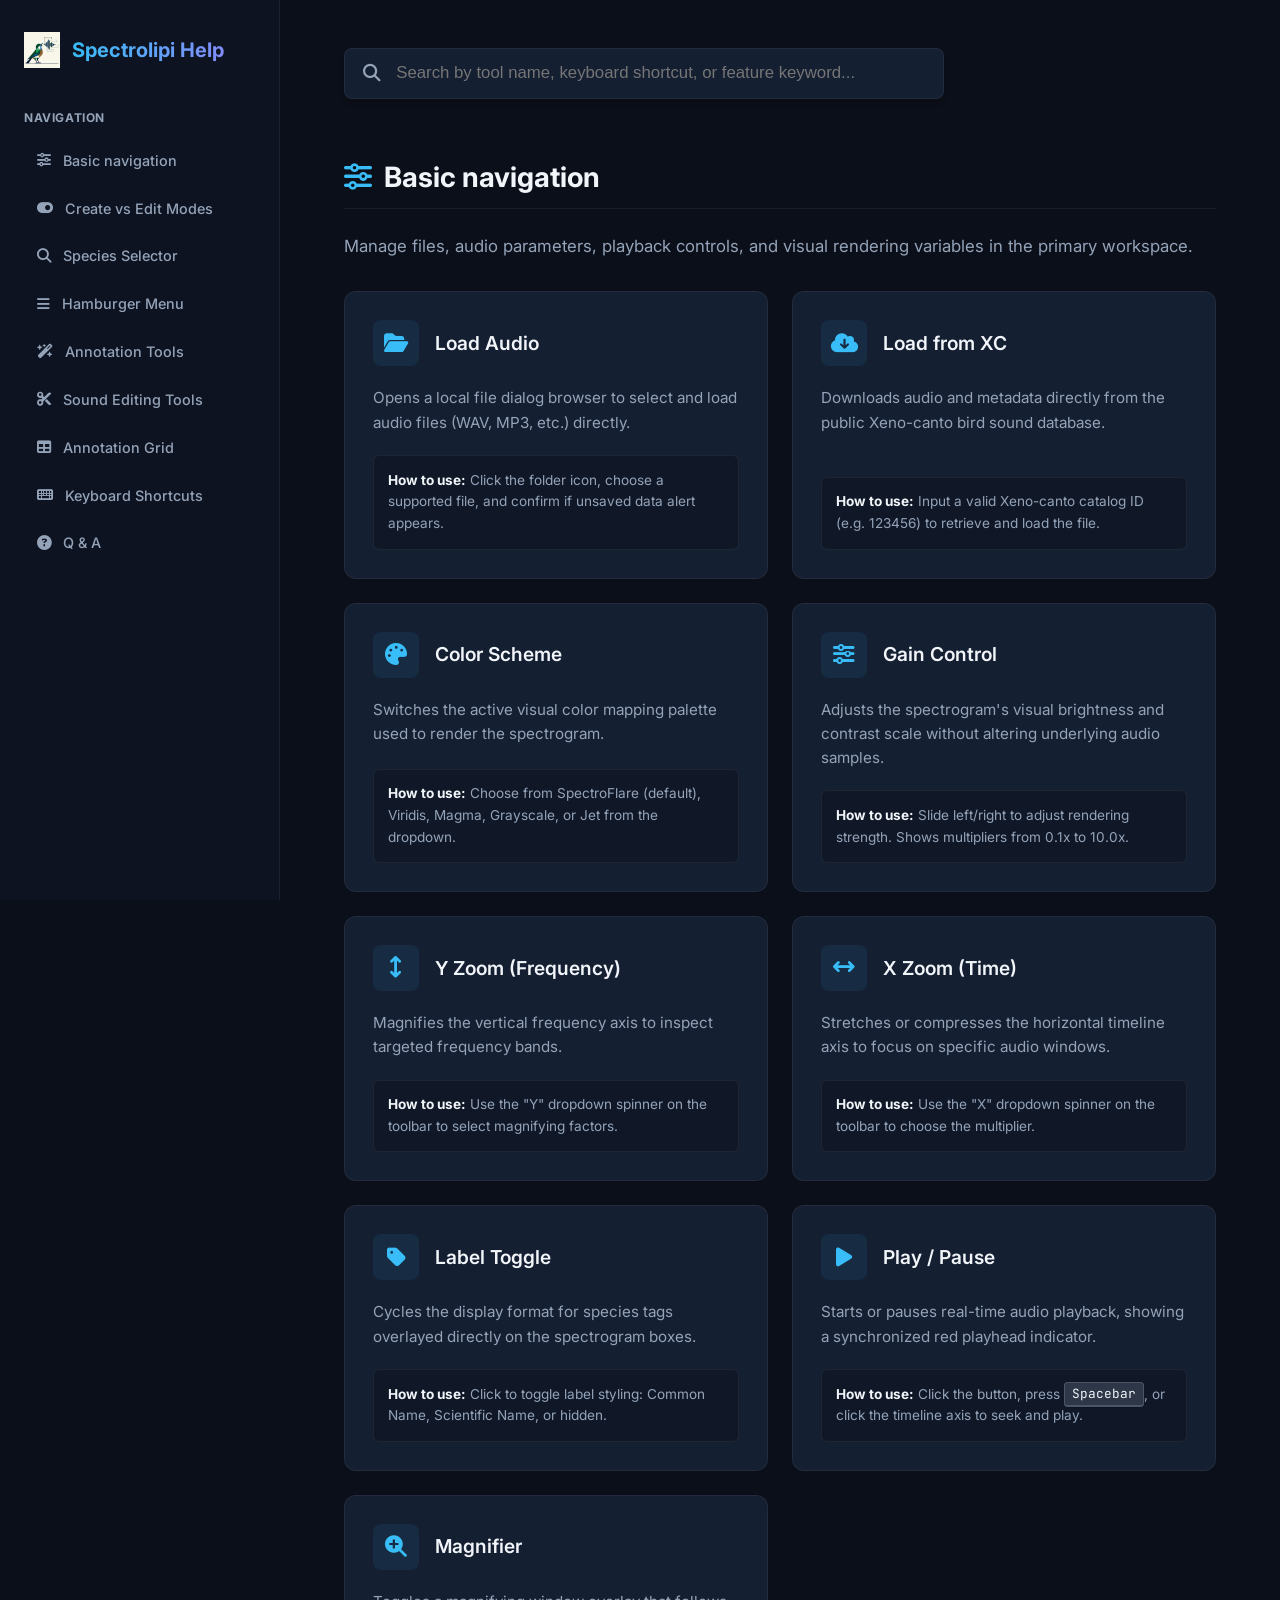
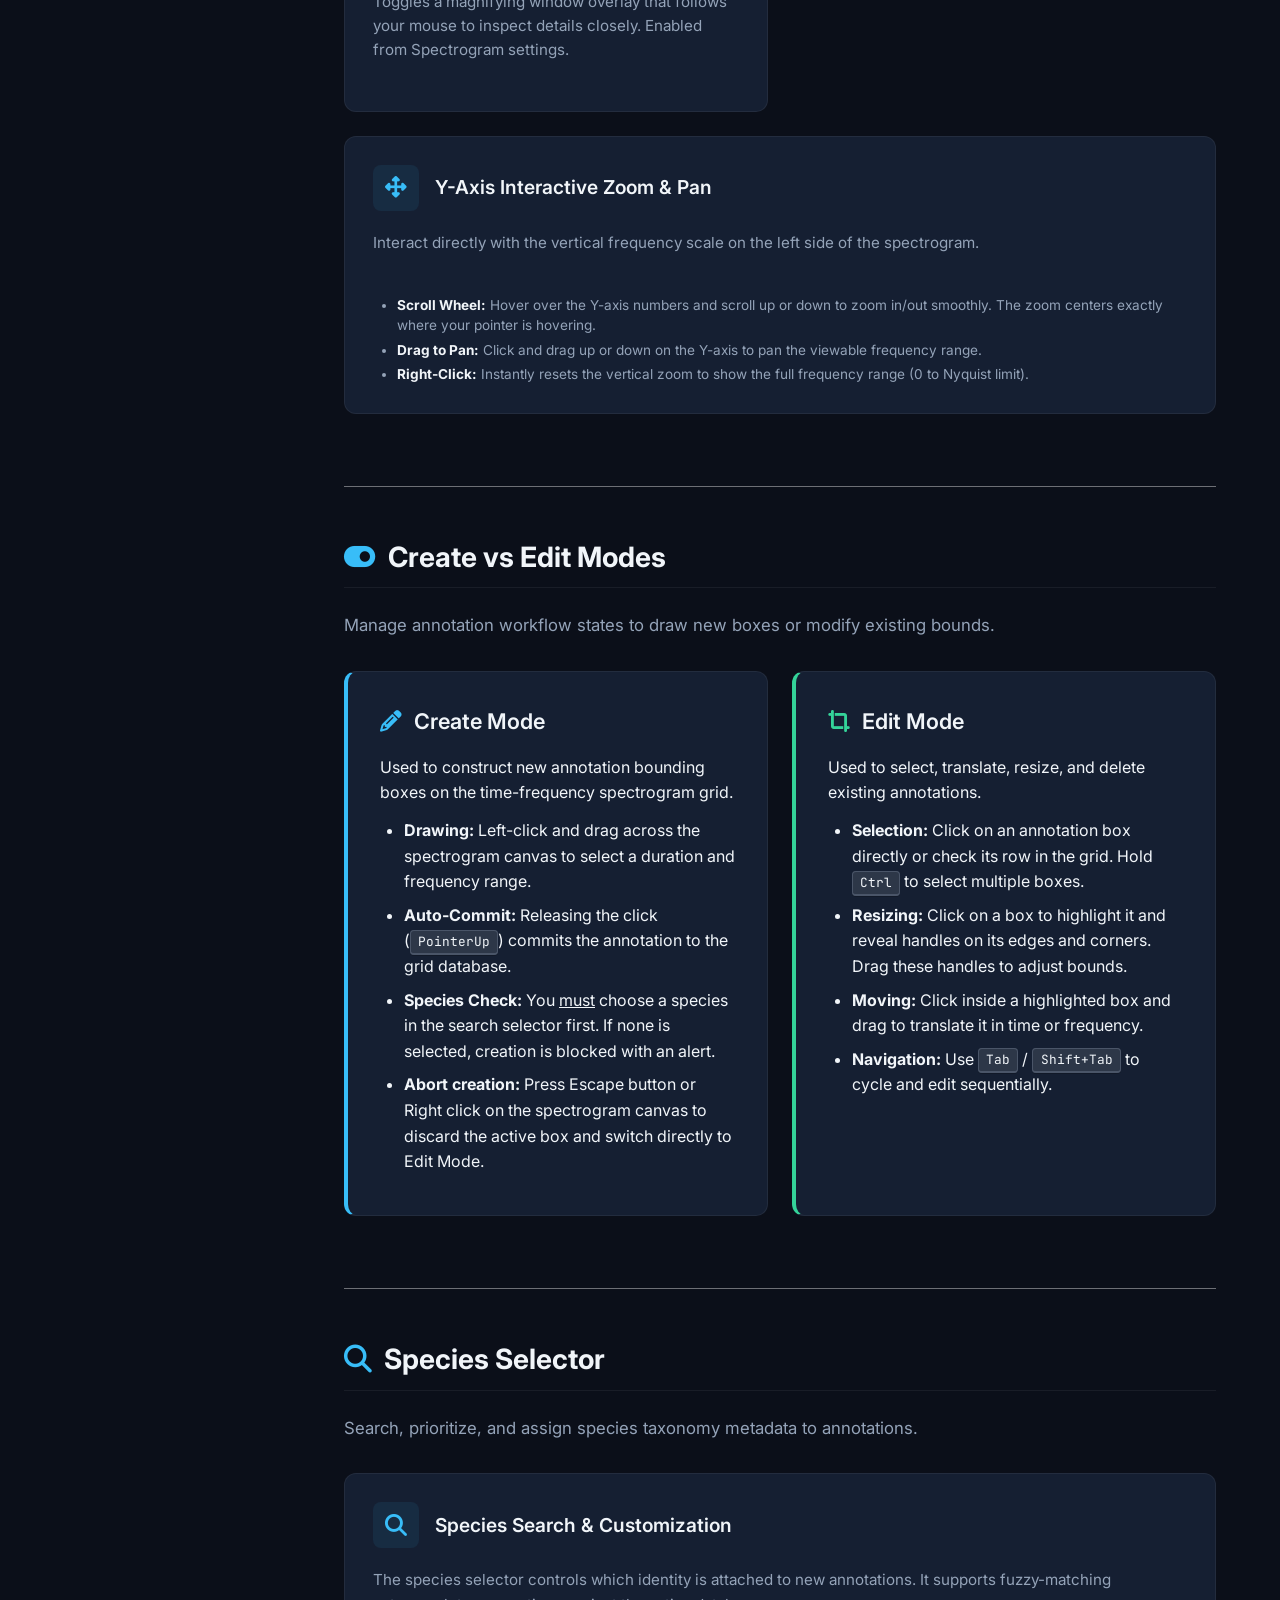
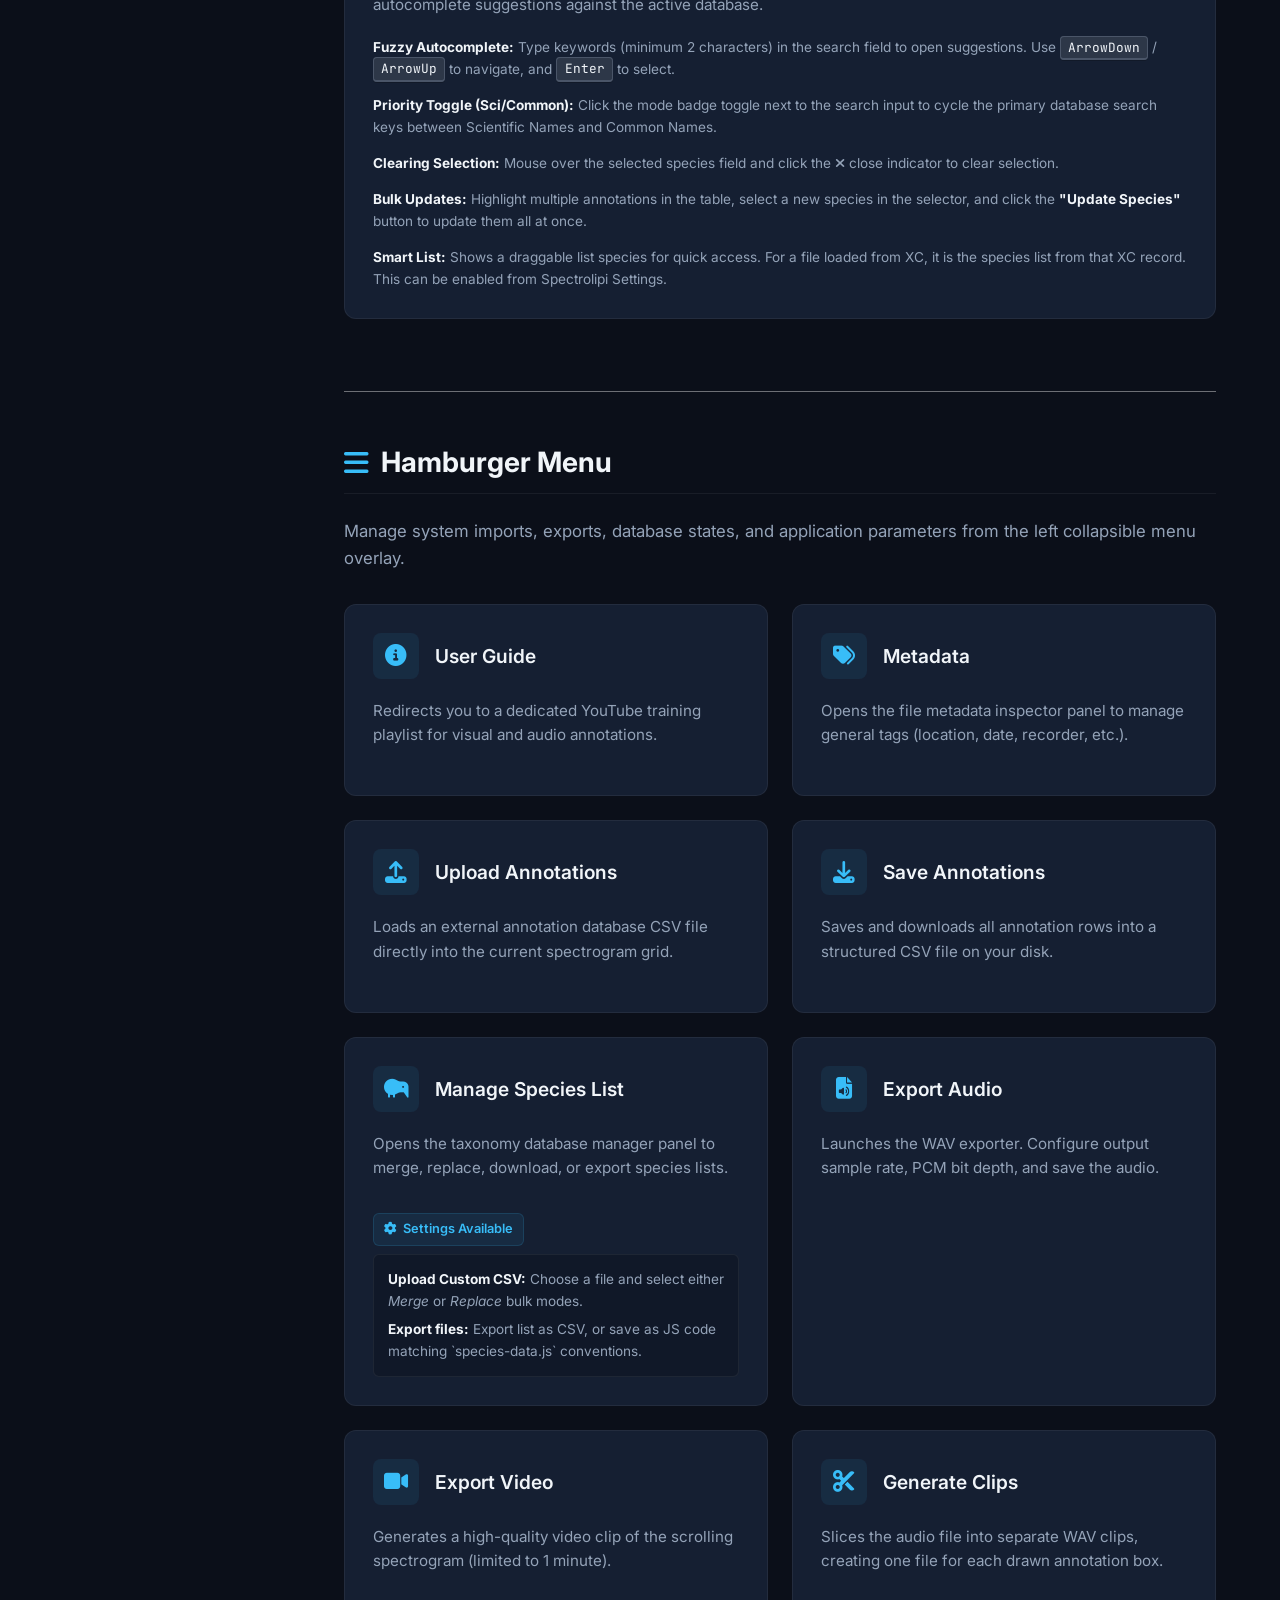
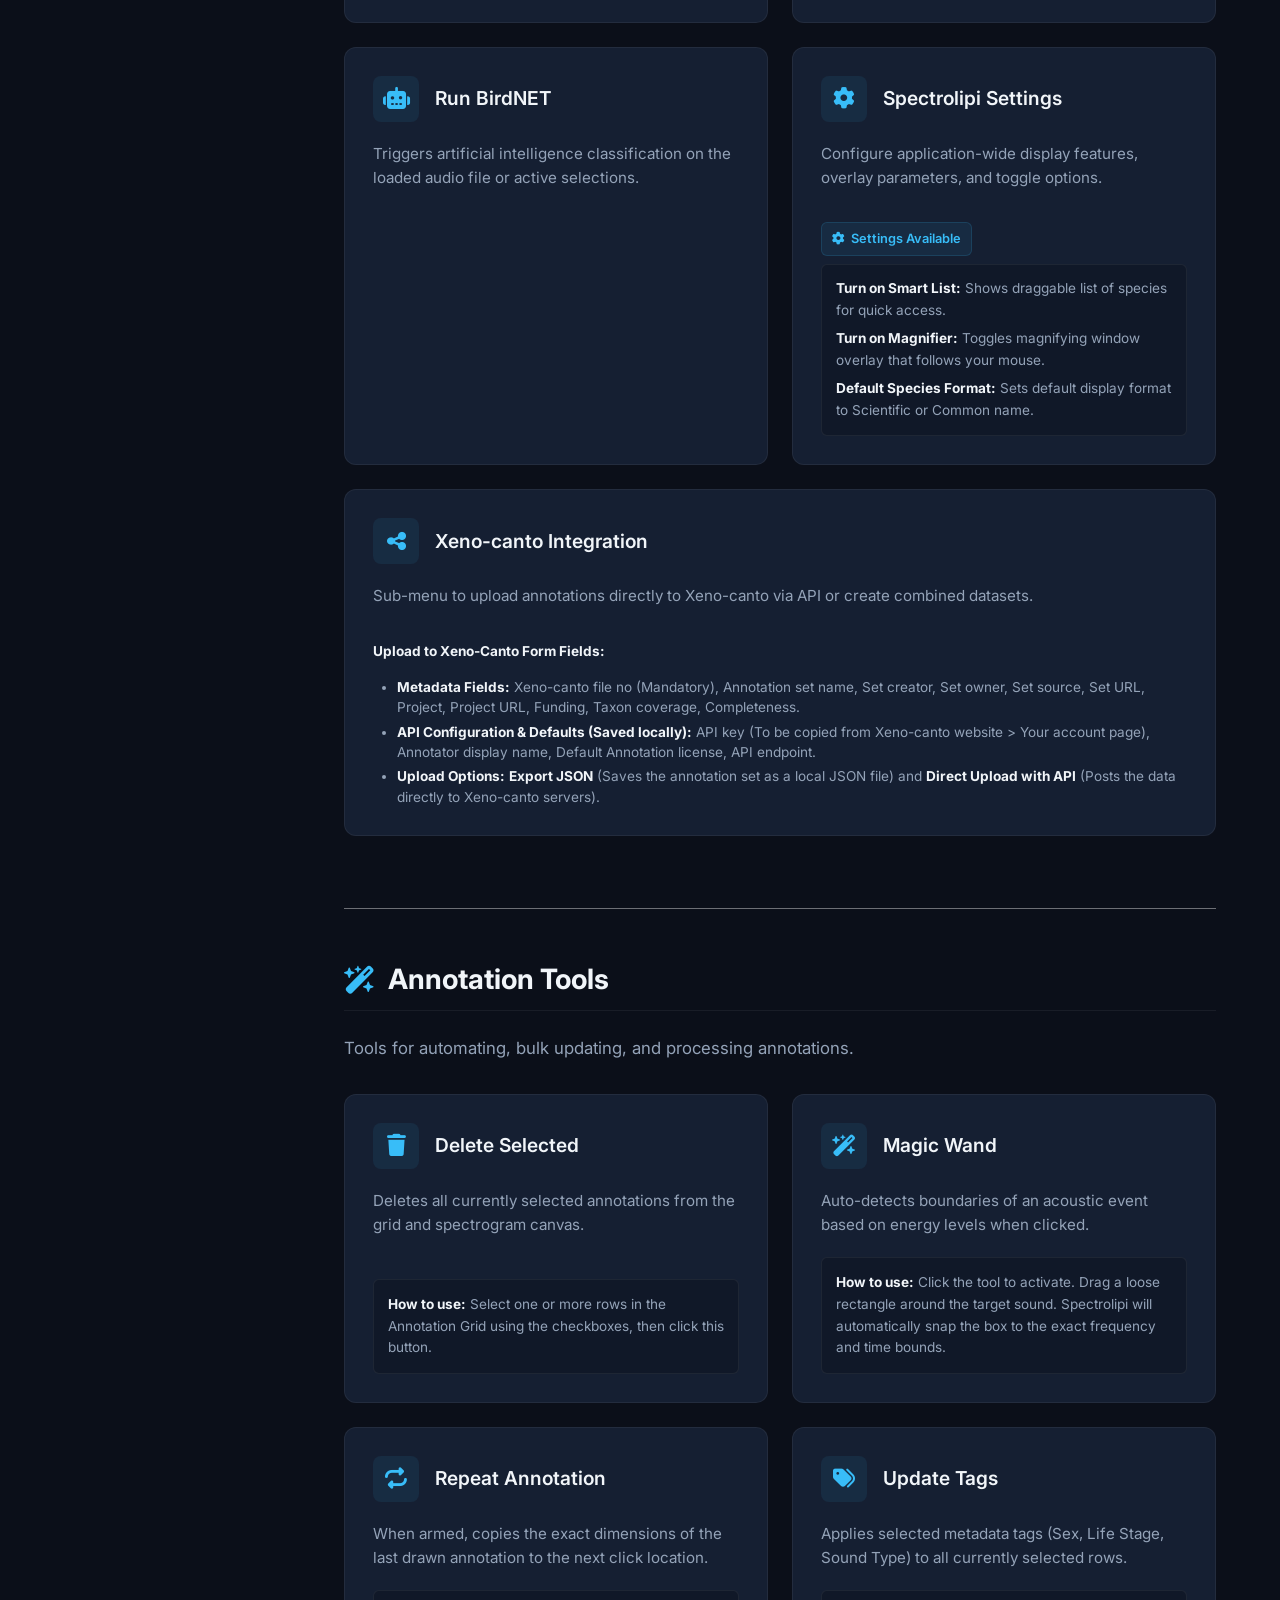
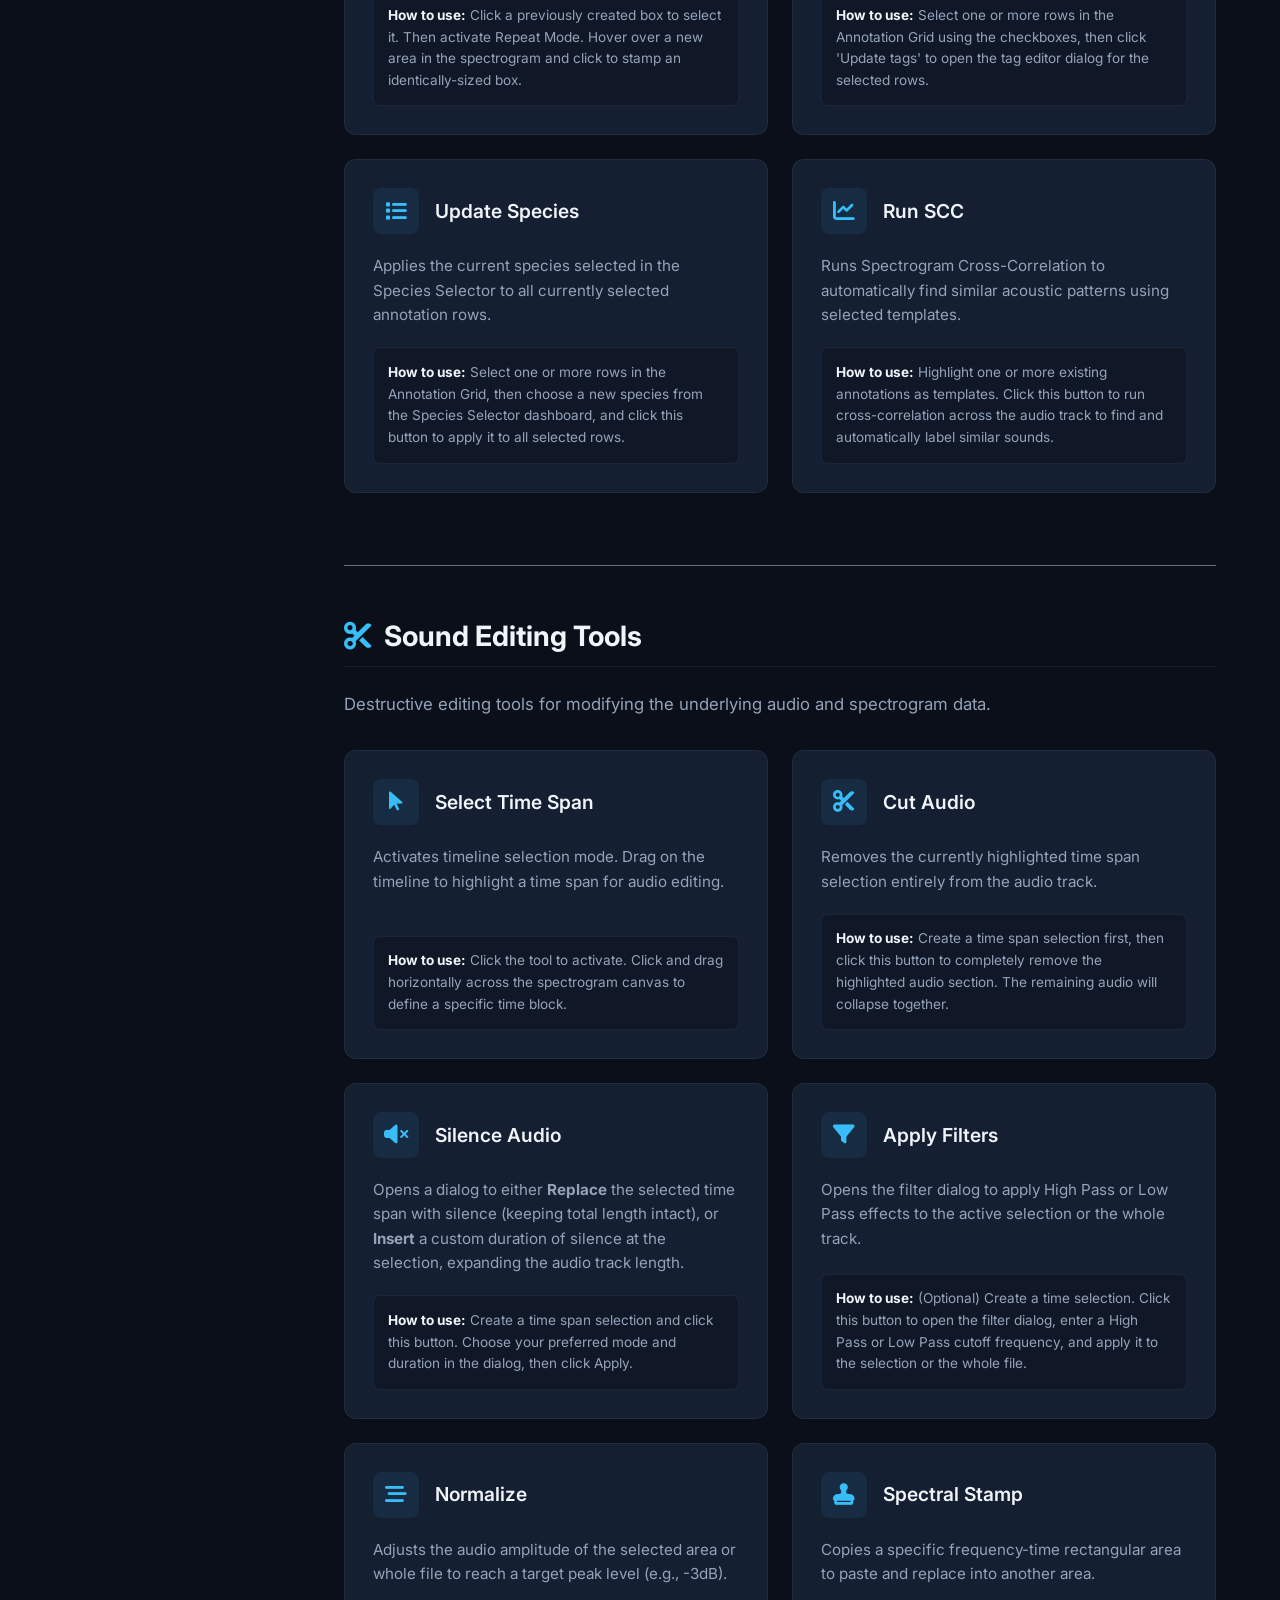
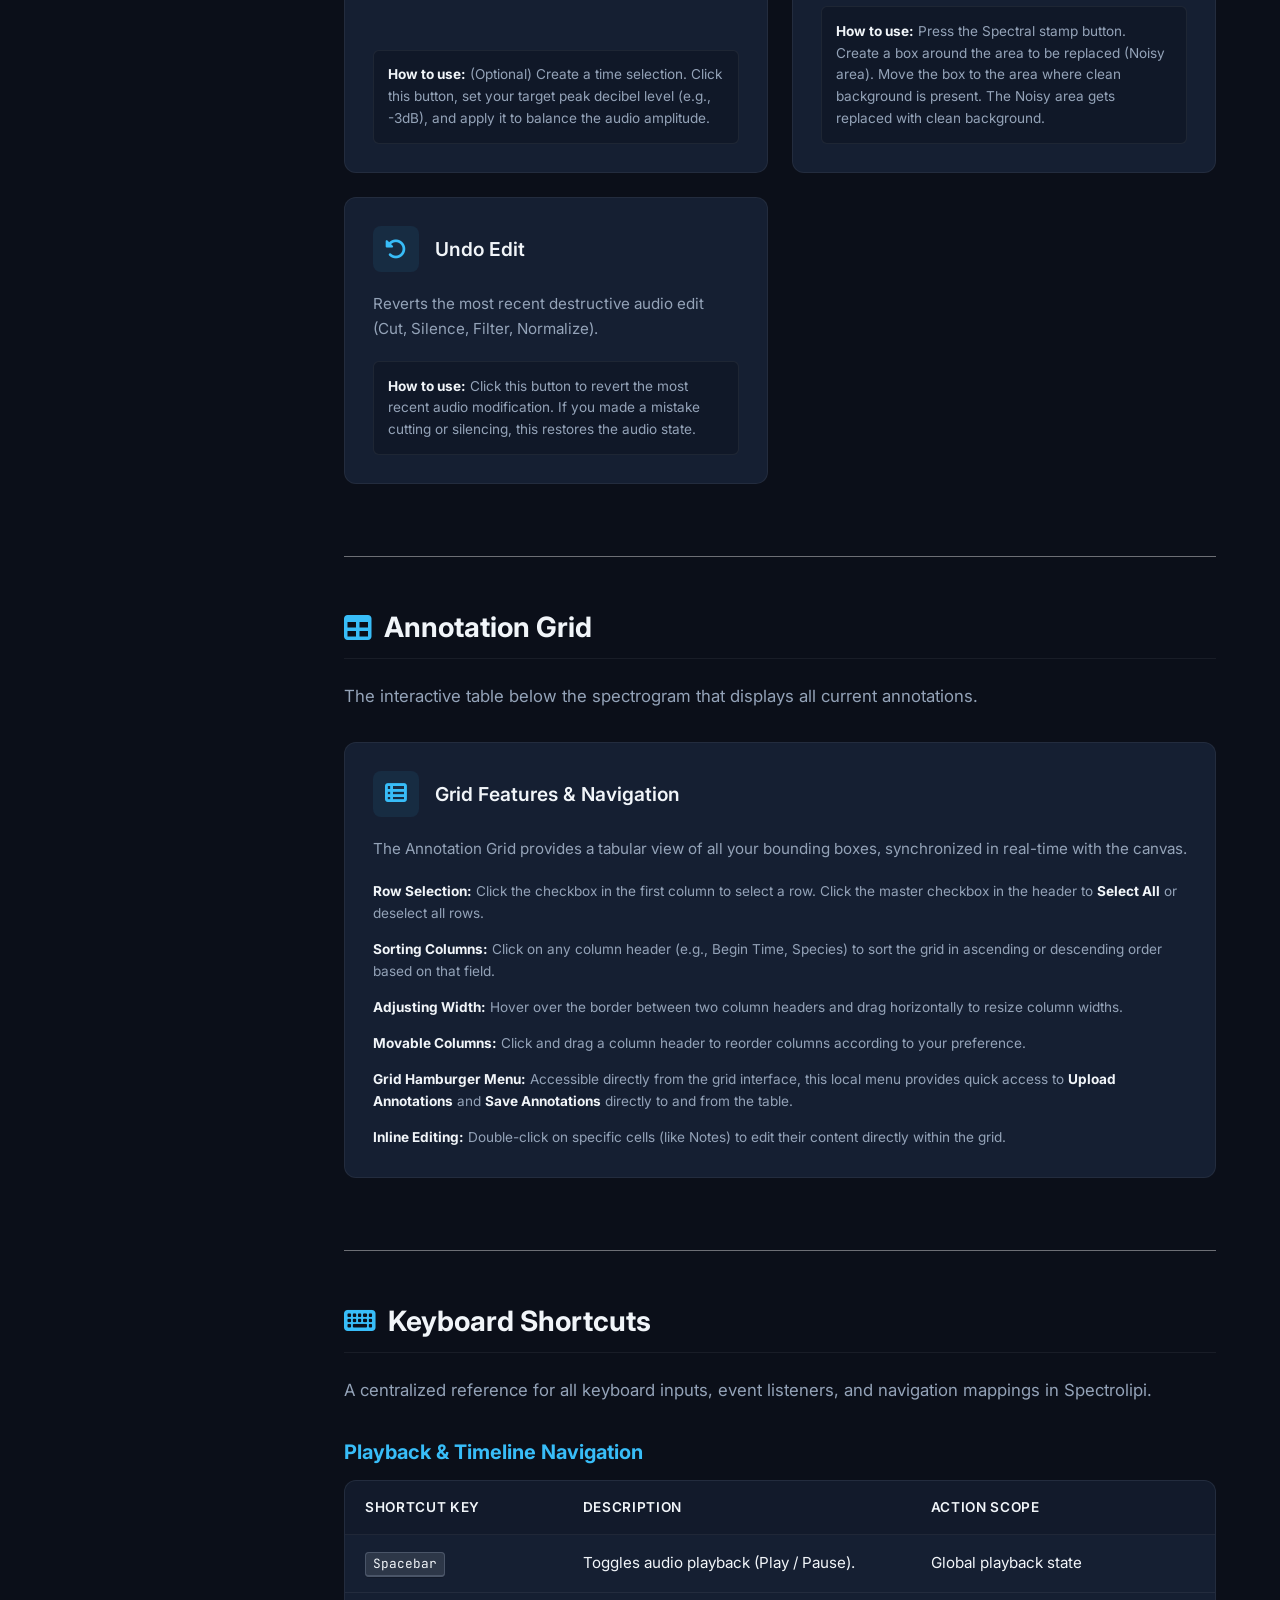
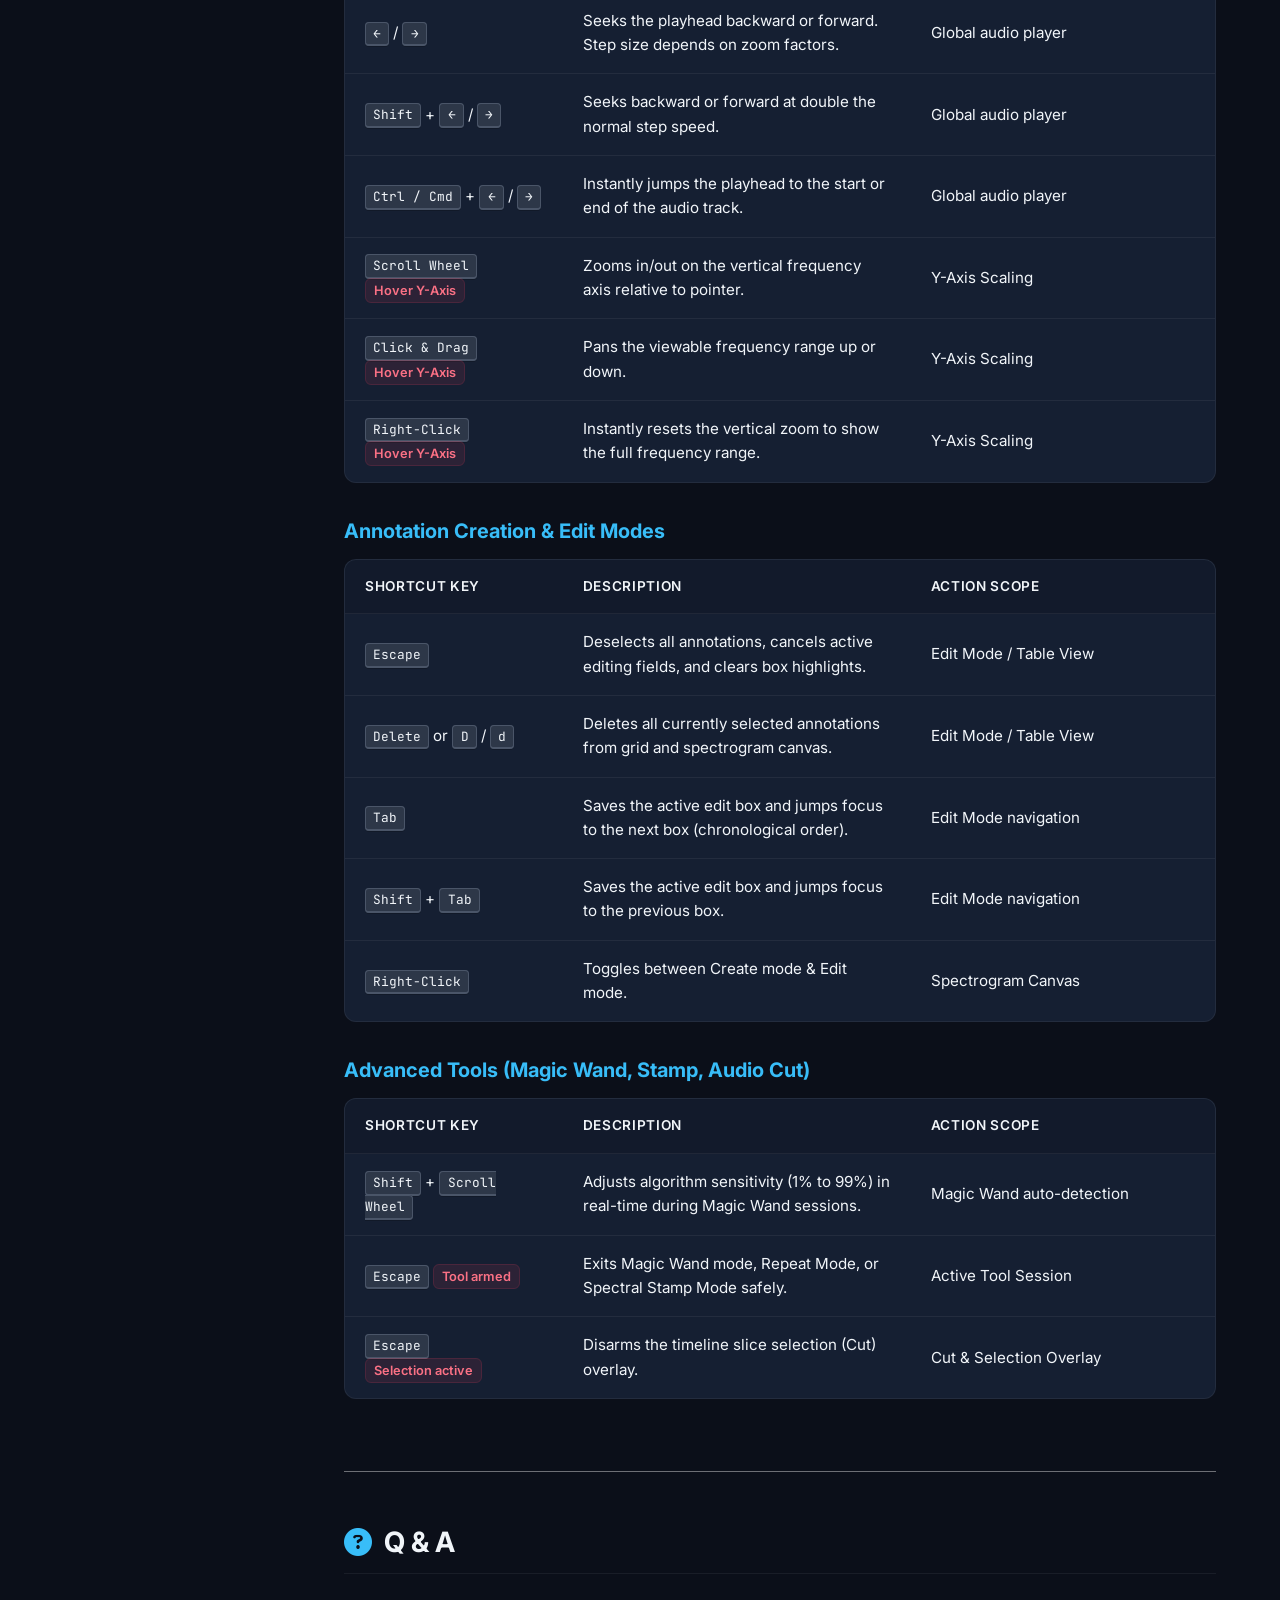
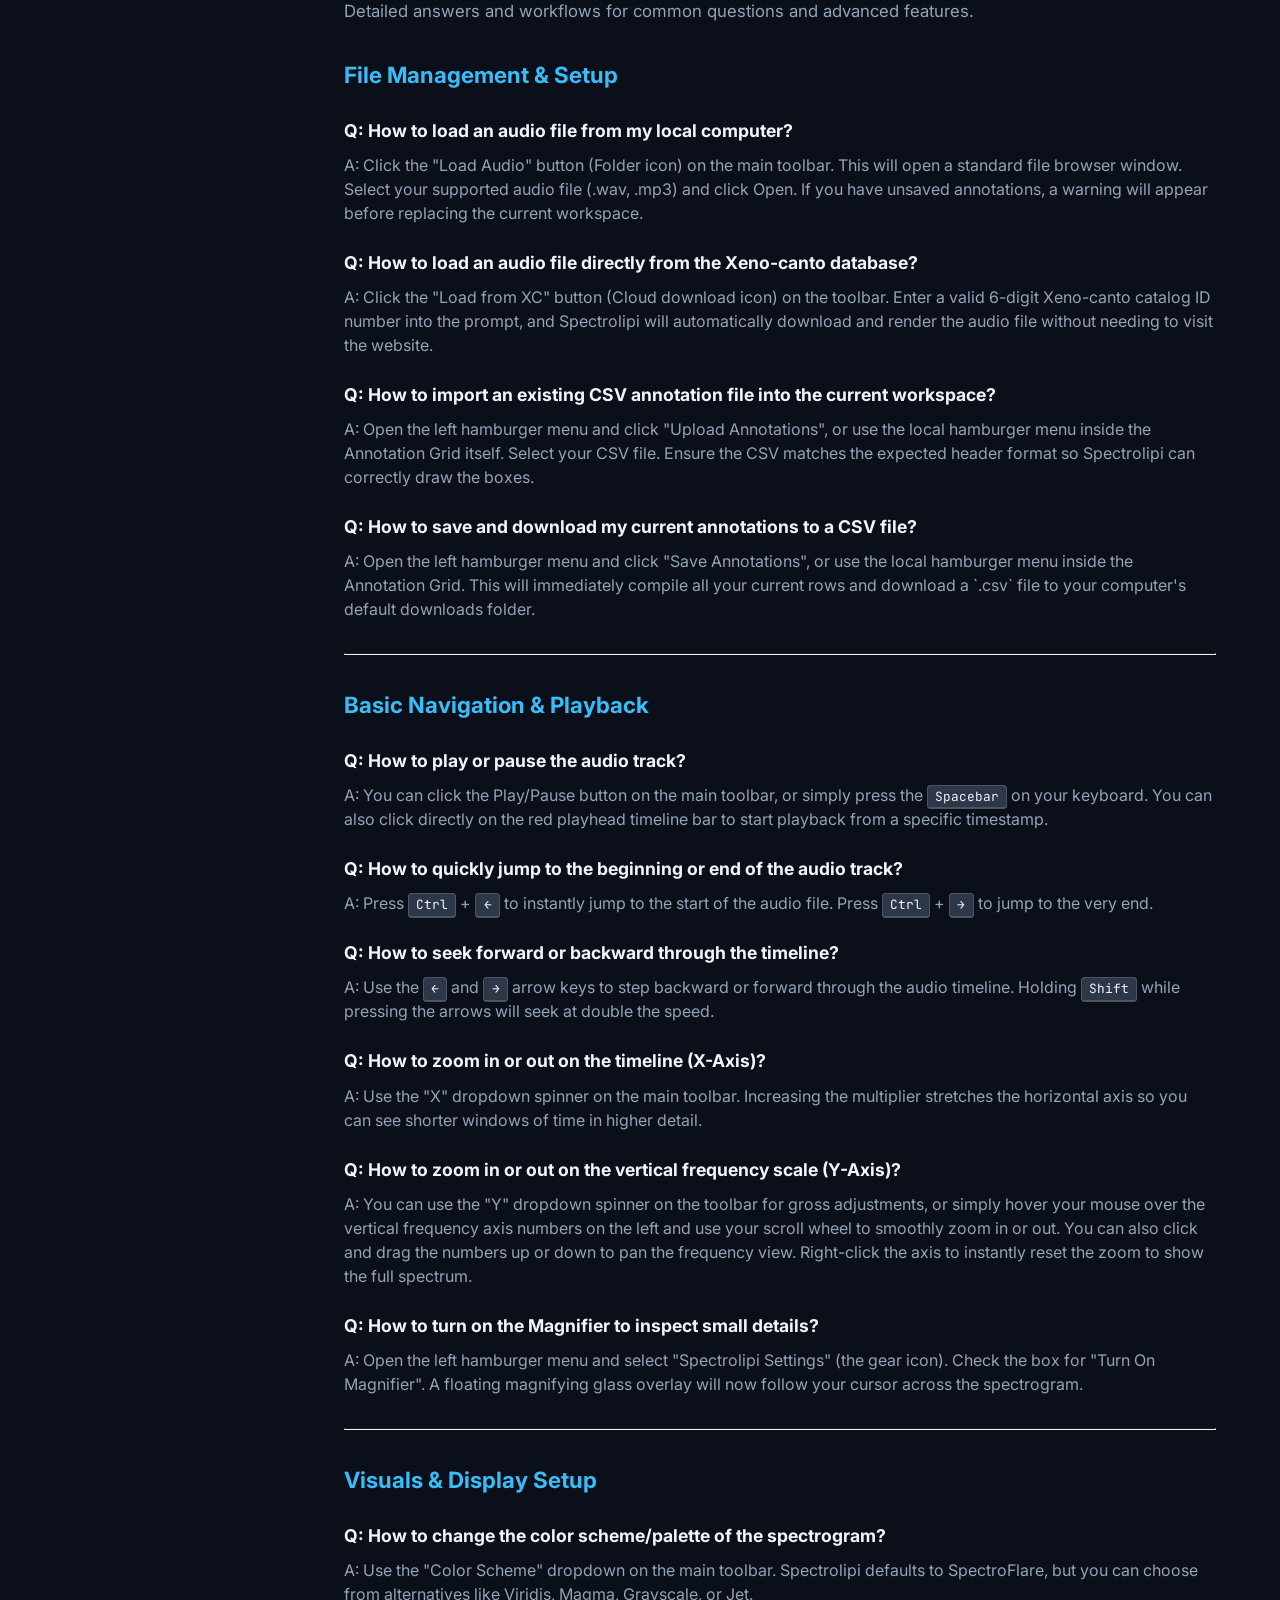
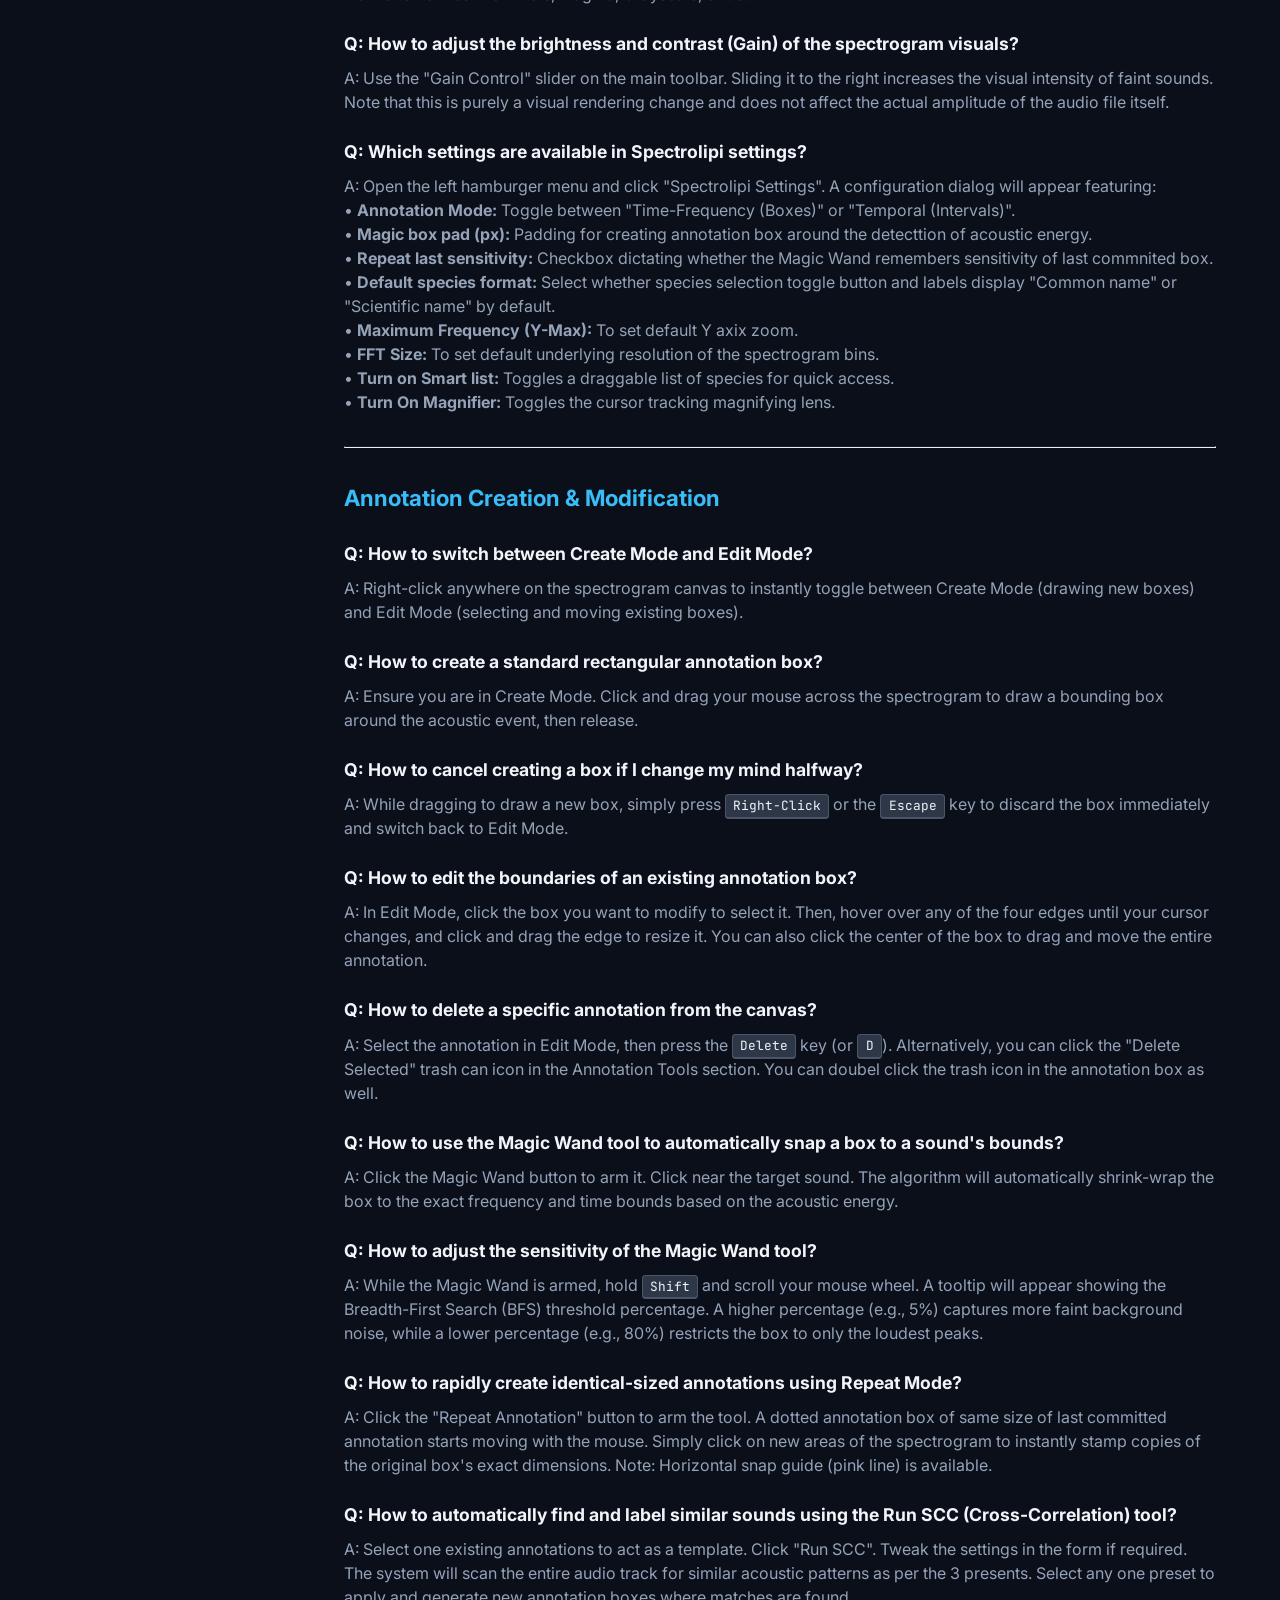
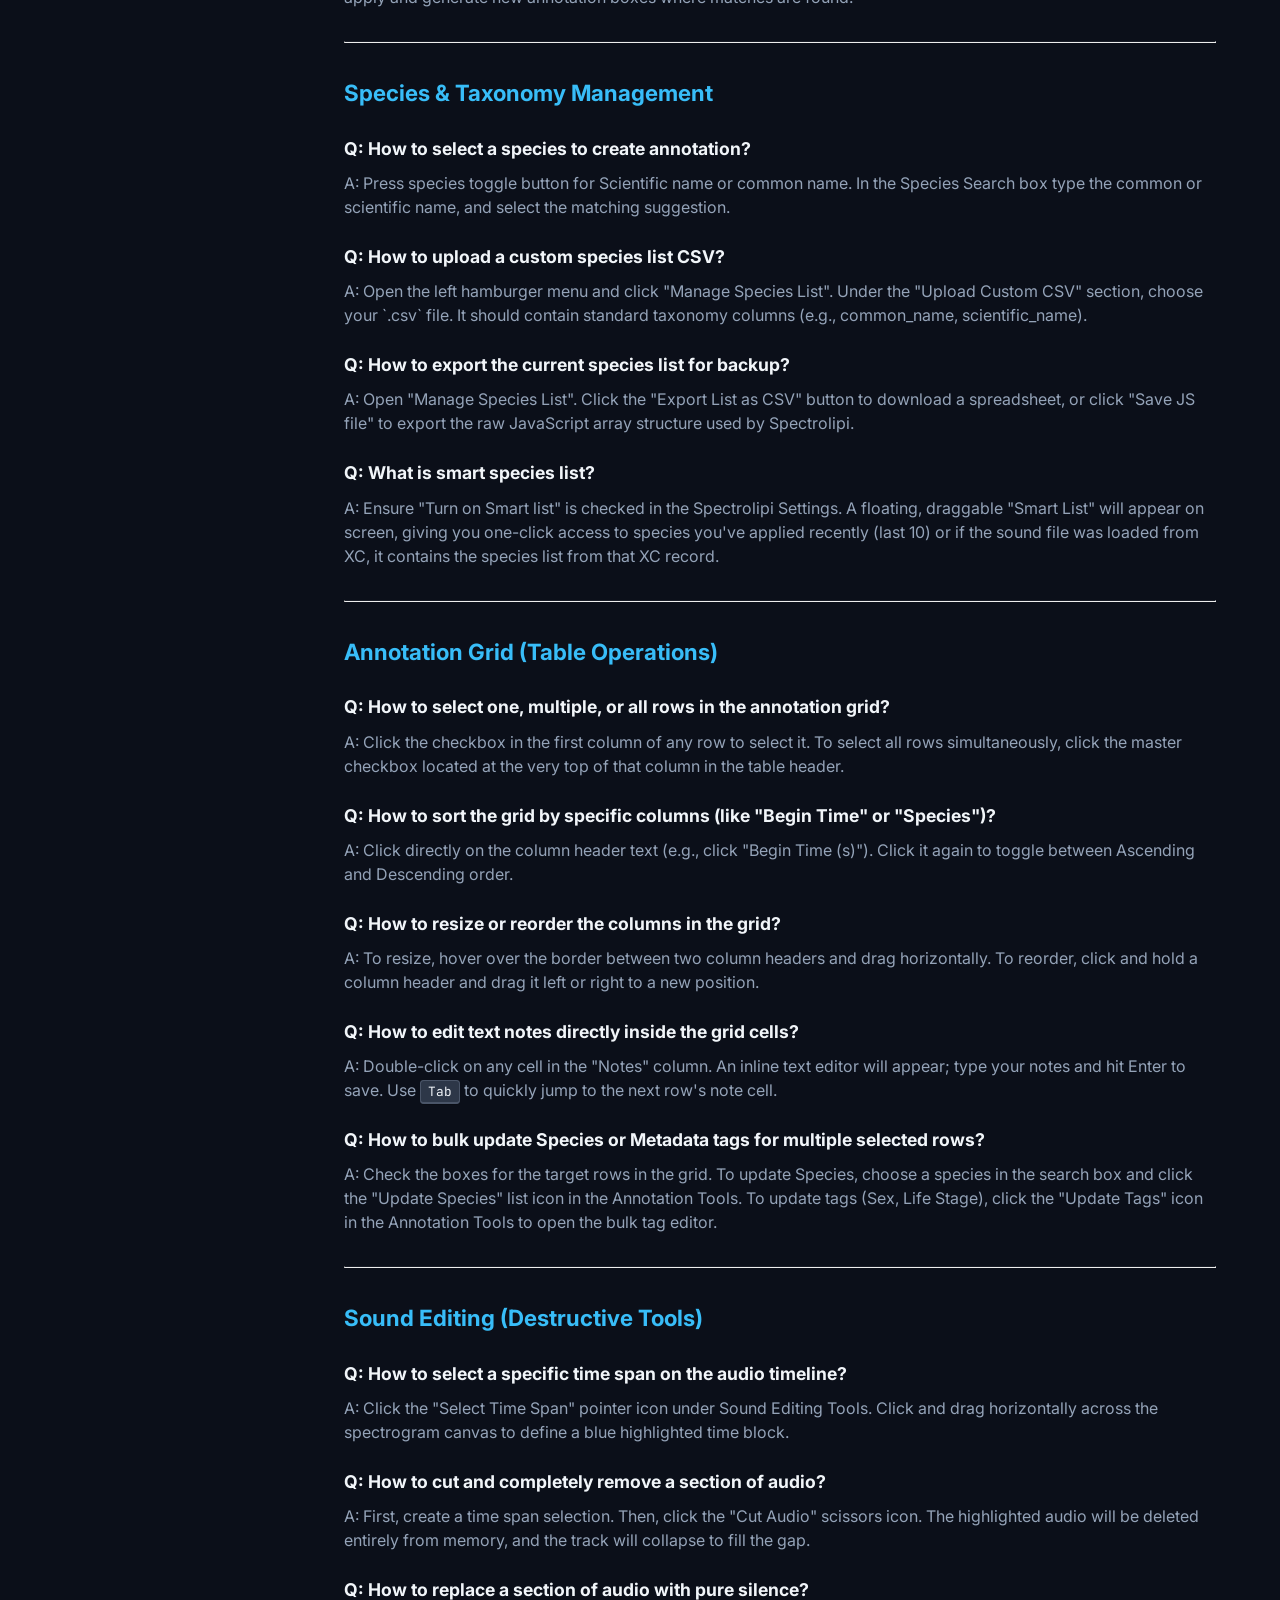
==== commit 3042909f: "Recent list to Smart list" ====
--- a/toolbar_tools_guide.html
+++ b/toolbar_tools_guide.html
@@ -706,7 +706,7 @@
             <p style="margin-bottom: 0.5rem;"><strong>Priority Toggle (Sci/Common):</strong> Click the mode badge toggle next to the search input to cycle the primary database search keys between Scientific Names and Common Names.</p>
             <p style="margin-bottom: 0.5rem;"><strong>Clearing Selection:</strong> Mouse over the selected species field and click the <i class="fa-solid fa-xmark"></i> close indicator to clear selection.</p>
             <p style="margin-bottom: 0.5rem;"><strong>Bulk Updates:</strong> Highlight multiple annotations in the table, select a new species in the selector, and click the <strong>"Update Species"</strong> button to update them all at once.</p>
-            <p><strong>Recent Species List:</strong> Shows a draggable dashboard of lately used taxonomy options for quick access. This can be enabled from Spectrolipi Settings.</p>
+            <p><strong>Smart List:</strong> Shows a draggable list species for quick access. For a file loaded from XC, it is the species list from that XC record. This can be enabled from Spectrolipi Settings.</p>
           </div>
         </div>
       </div>
@@ -815,7 +815,7 @@
           <div class="card-desc">Configure application-wide display features, overlay parameters, and toggle options.</div>
           <div class="badge"><i class="fa-solid fa-cog"></i> Settings Available</div>
           <div class="card-meta" style="margin-top: 0.5rem;">
-            <span><strong>Turn on Recent Species List:</strong> Shows draggable dashboard of lately used taxonomy options.</span>
+            <span><strong>Turn on Smart List:</strong> Shows draggable list of species for quick access.</span>
             <span><strong>Turn on Magnifier:</strong> Toggles magnifying window overlay that follows your mouse.</span>
             <span><strong>Default Species Format:</strong> Sets default display format to Scientific or Common name.</span>
           </div>
@@ -1261,7 +1261,7 @@
         • <strong>Default species format:</strong> Select whether species selection toggle button and labels display "Common name" or "Scientific name" by default.<br>
         • <strong>Maximum Frequency (Y-Max):</strong> To set default Y axix zoom.<br>
         • <strong>FFT Size:</strong> To set default underlying resolution of the spectrogram bins.<br>
-        • <strong>Turn on Recent species list:</strong> Toggles a draggable list of your recently selected species.<br>
+        • <strong>Turn on Smart list:</strong> Toggles a draggable list of species for quick access.<br>
         • <strong>Turn On Magnifier:</strong> Toggles the cursor tracking magnifying lens.</p>
       </div>
 
@@ -1333,9 +1333,9 @@
         <p style="color: var(--text-muted); line-height: 1.5;">A: Open "Manage Species List". Click the "Export List as CSV" button to download a spreadsheet, or click "Save JS file" to export the raw JavaScript array structure used by Spectrolipi.</p>
       </div>
 
-      <div class="qa-item" style="margin-bottom: 1.5rem;" data-keywords="quickly access recent species list">
-        <h4 style="font-size: 1.1rem; margin-bottom: 0.5rem; color: var(--text-main);">Q: How to quickly access recently used species?</h4>
-        <p style="color: var(--text-muted); line-height: 1.5;">A: Ensure "Turn on Recent species list" is checked in the Spectrolipi Settings. A floating, draggable "Recent Species" list will appear on screen, giving you one-click access to species you've applied recently (last 10).</p>
+      <div class="qa-item" style="margin-bottom: 1.5rem;" data-keywords="quickly access smart list">
+        <h4 style="font-size: 1.1rem; margin-bottom: 0.5rem; color: var(--text-main);">Q: What is smart species list?</h4>
+        <p style="color: var(--text-muted); line-height: 1.5;">A: Ensure "Turn on Smart list" is checked in the Spectrolipi Settings. A floating, draggable "Smart List" will appear on screen, giving you one-click access to species you've applied recently (last 10) or if the sound file was loaded from XC, it contains the species list from that XC record.</p>
       </div>
 
       <hr style="border-top: 1px solid var(--border-color); margin: 2rem 0;">
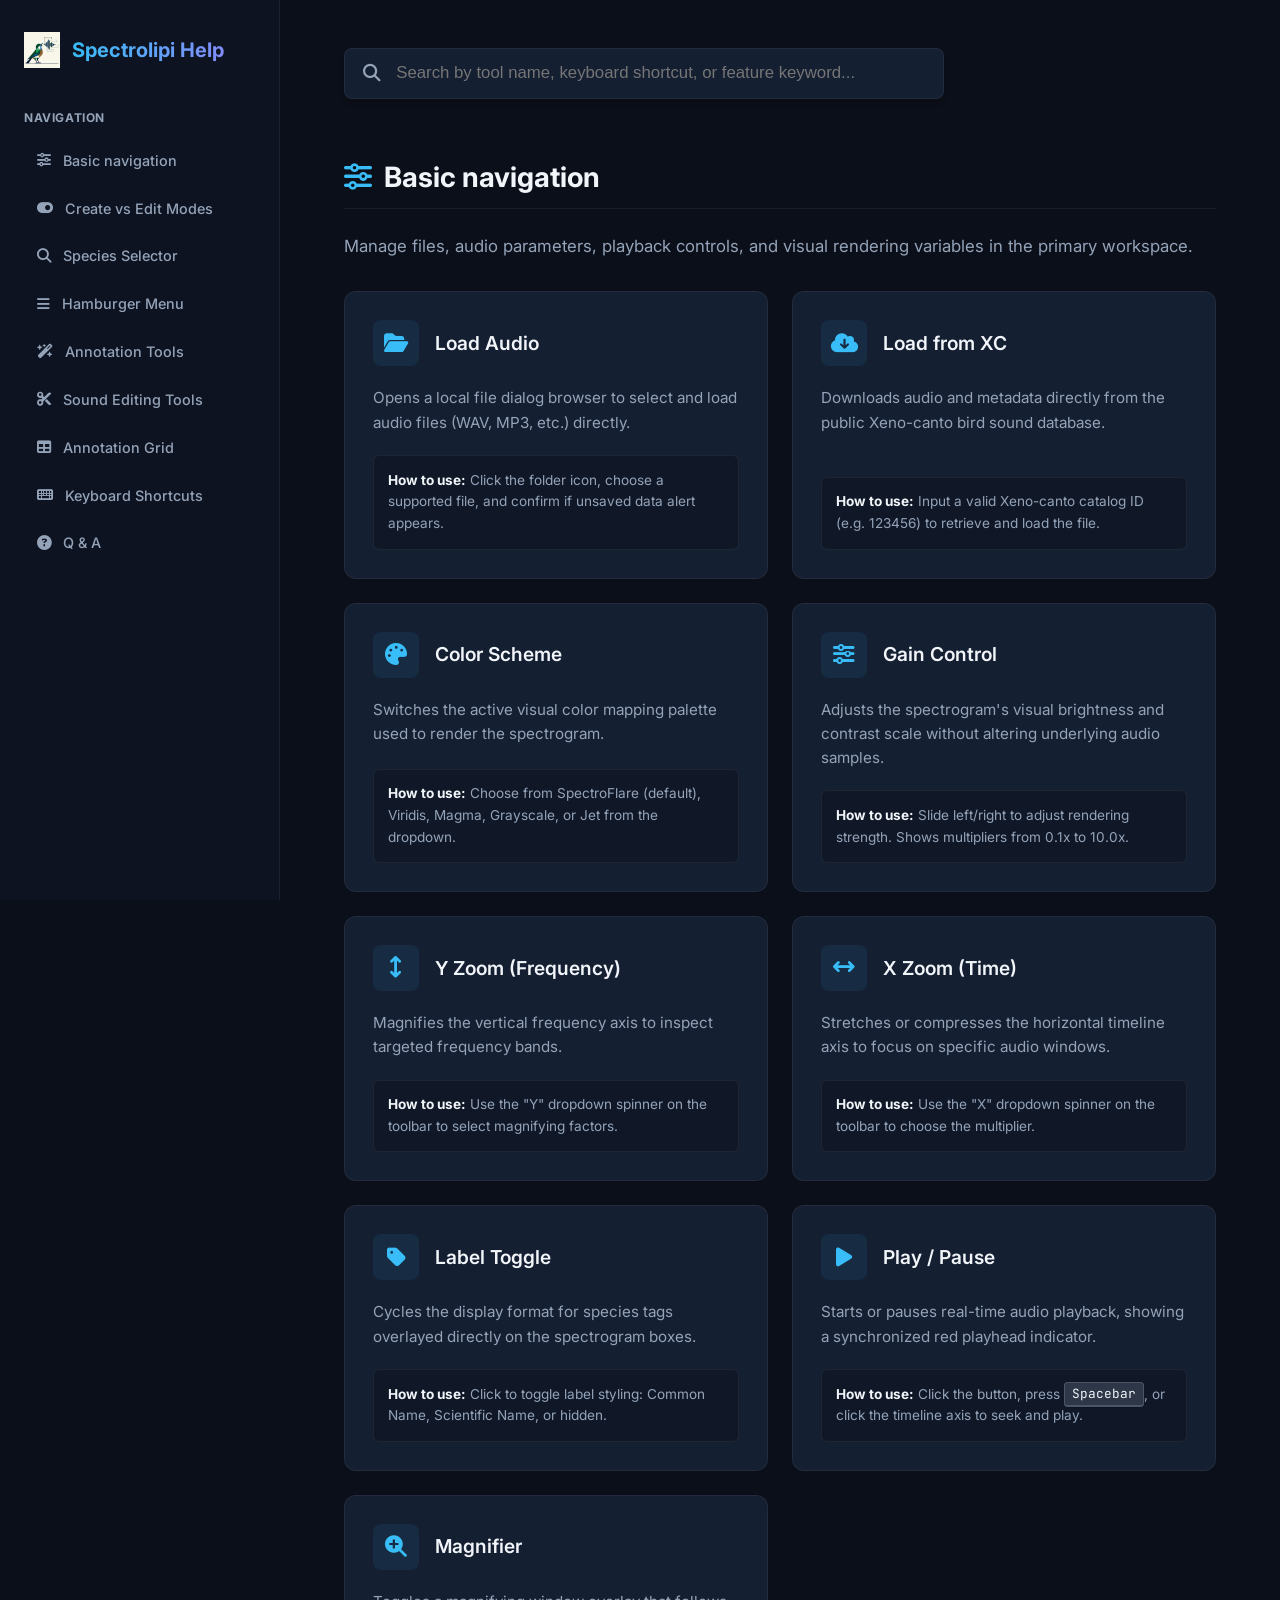
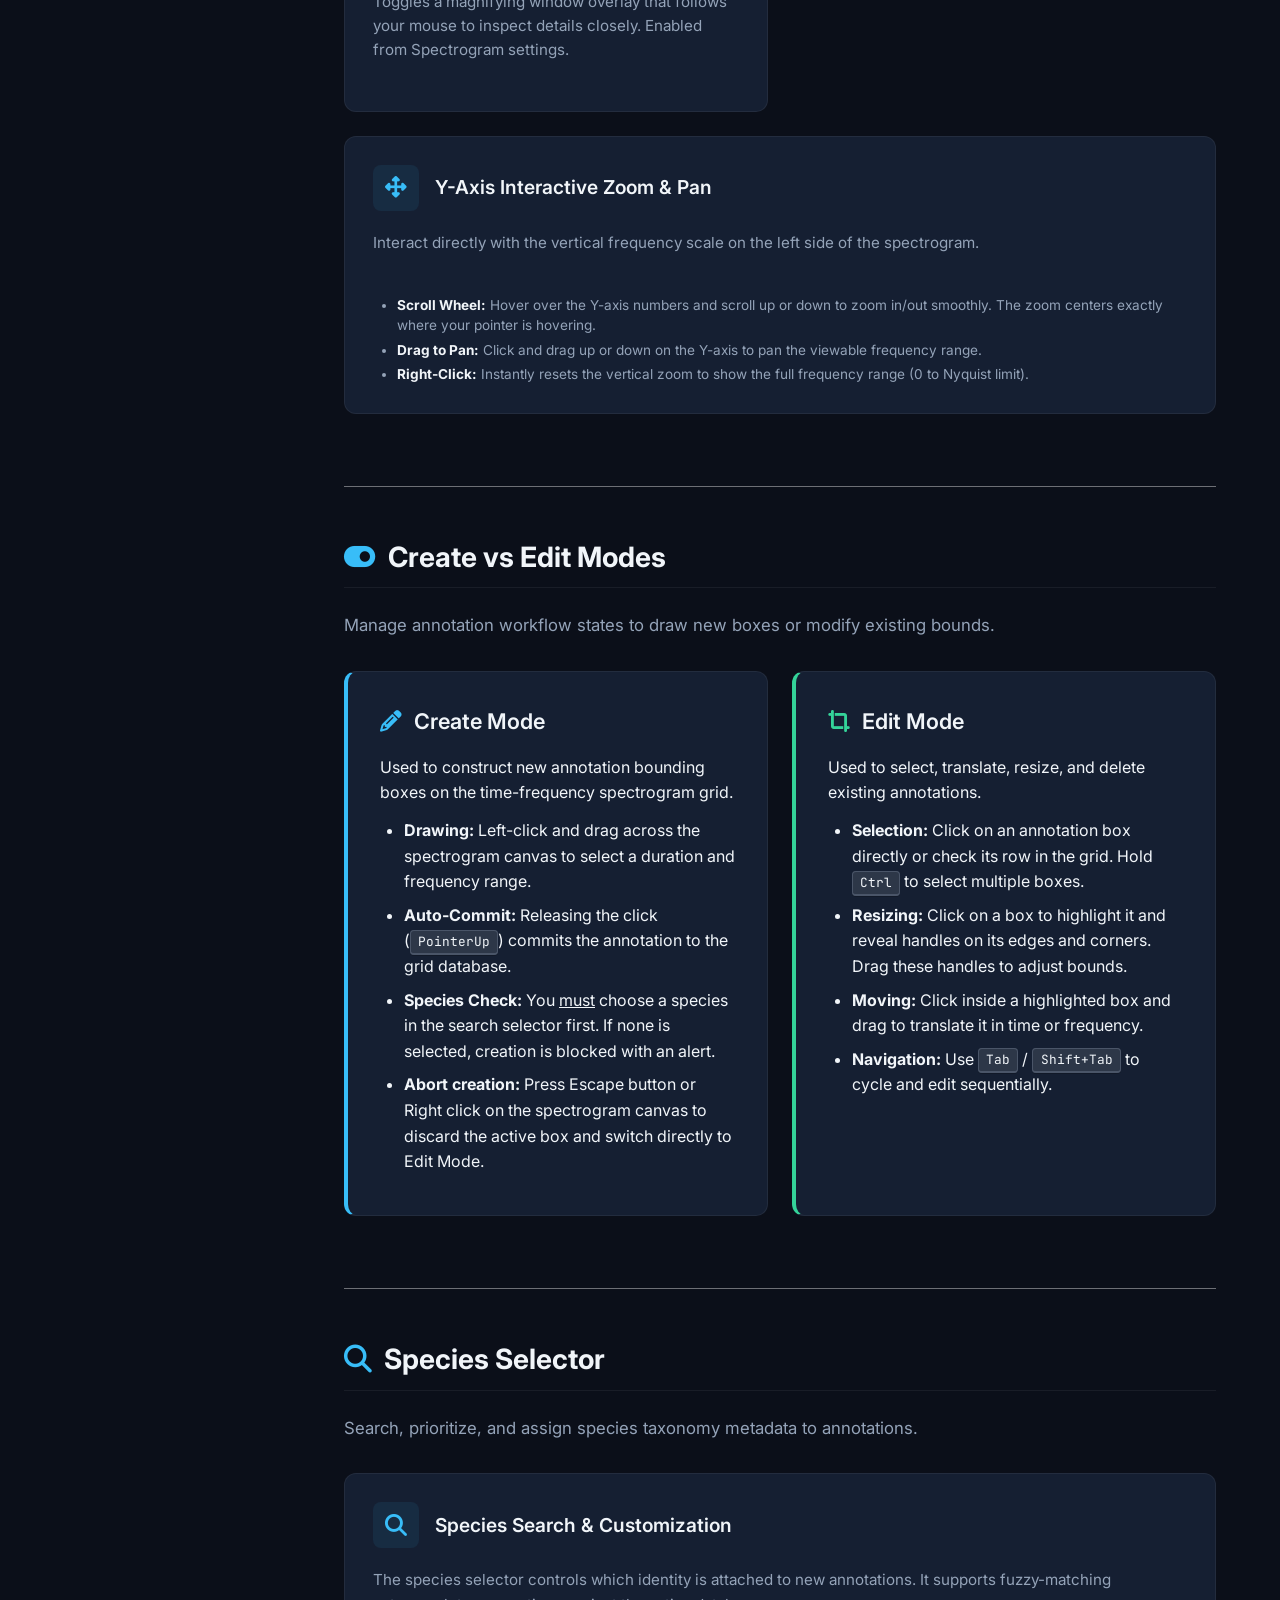
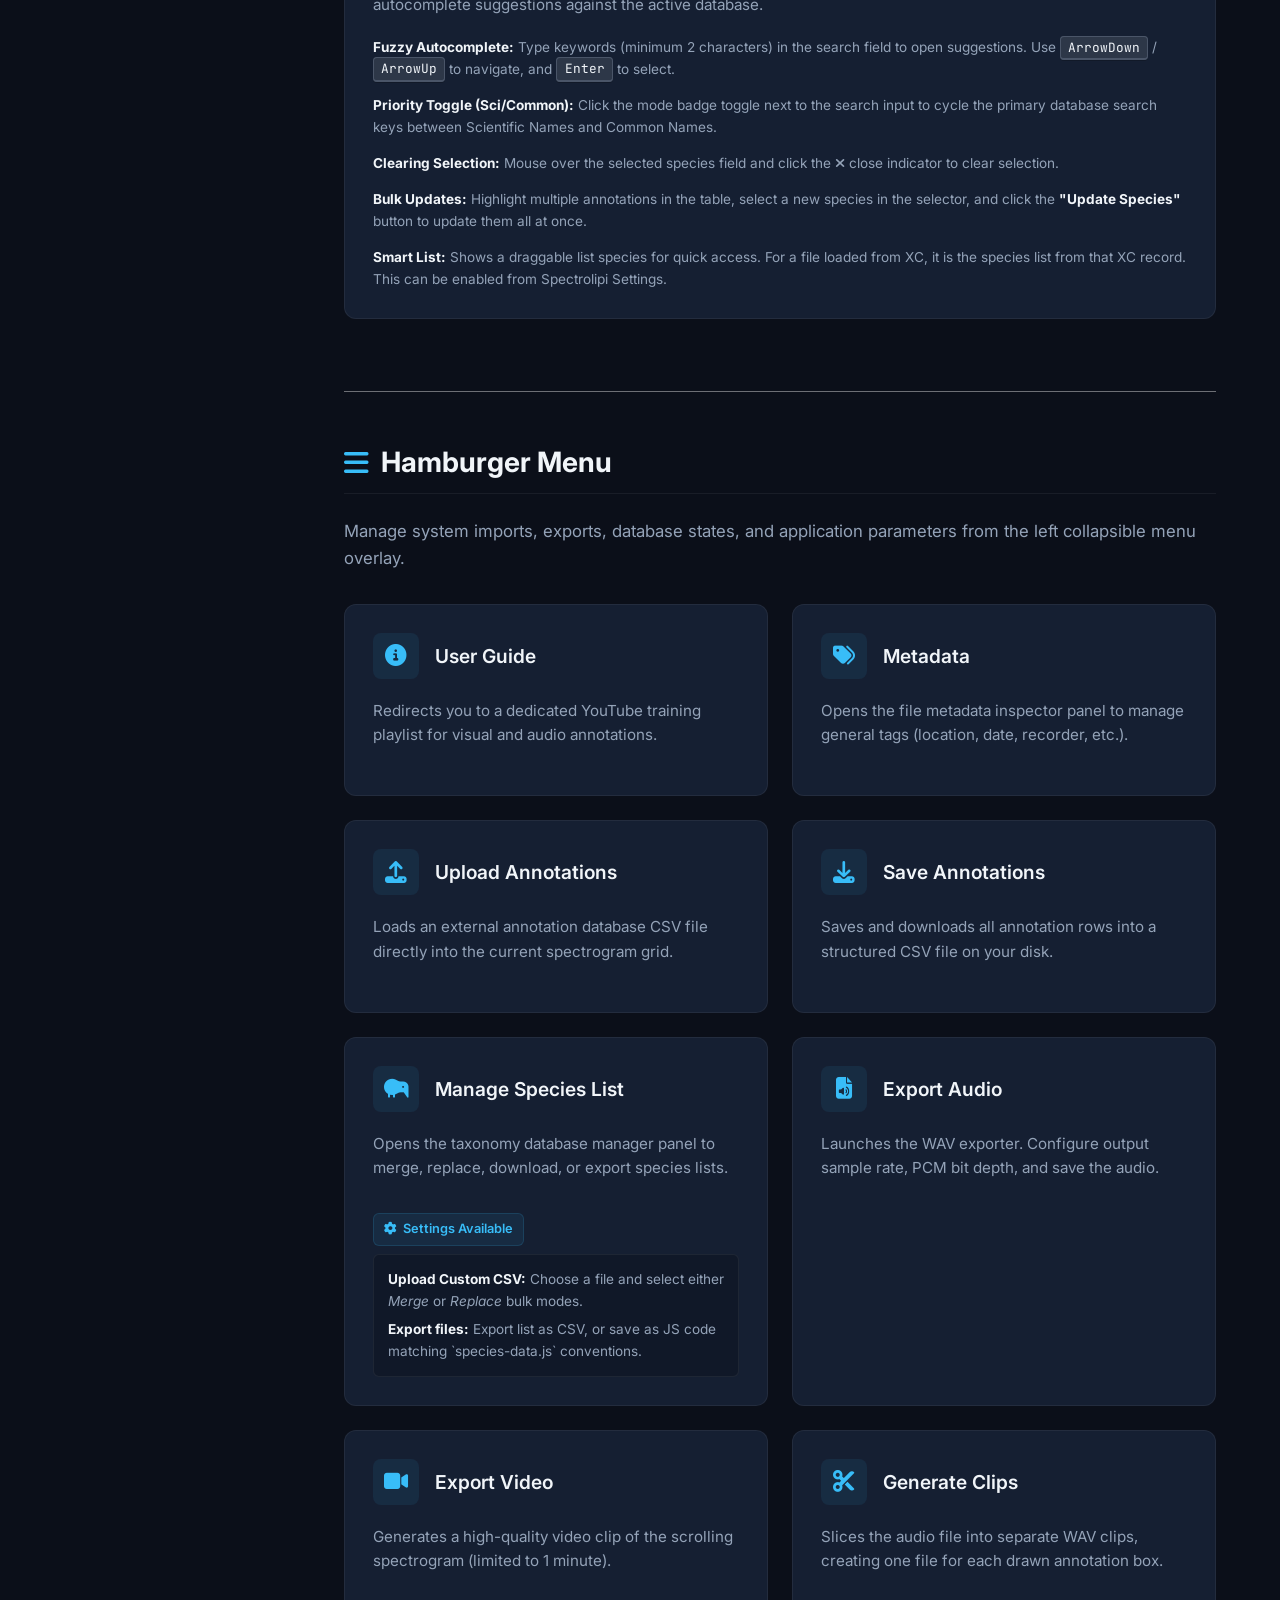
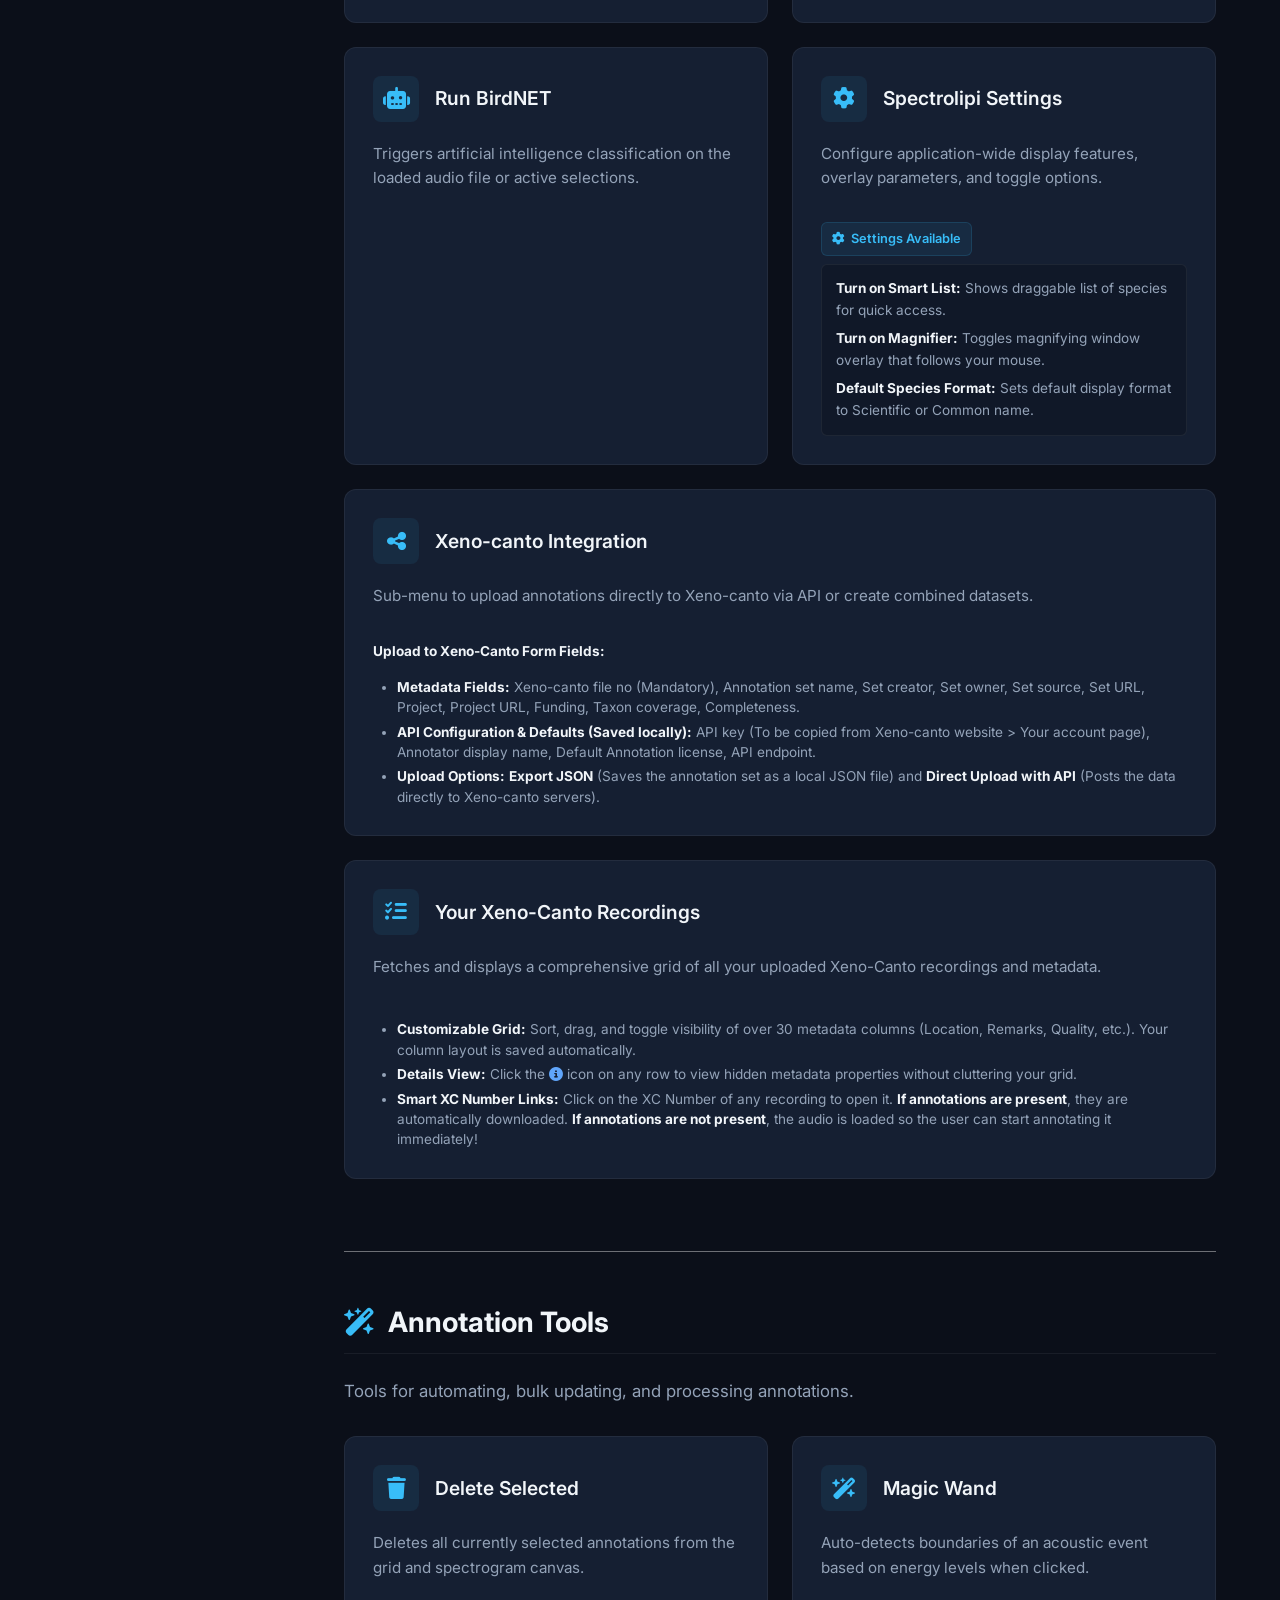
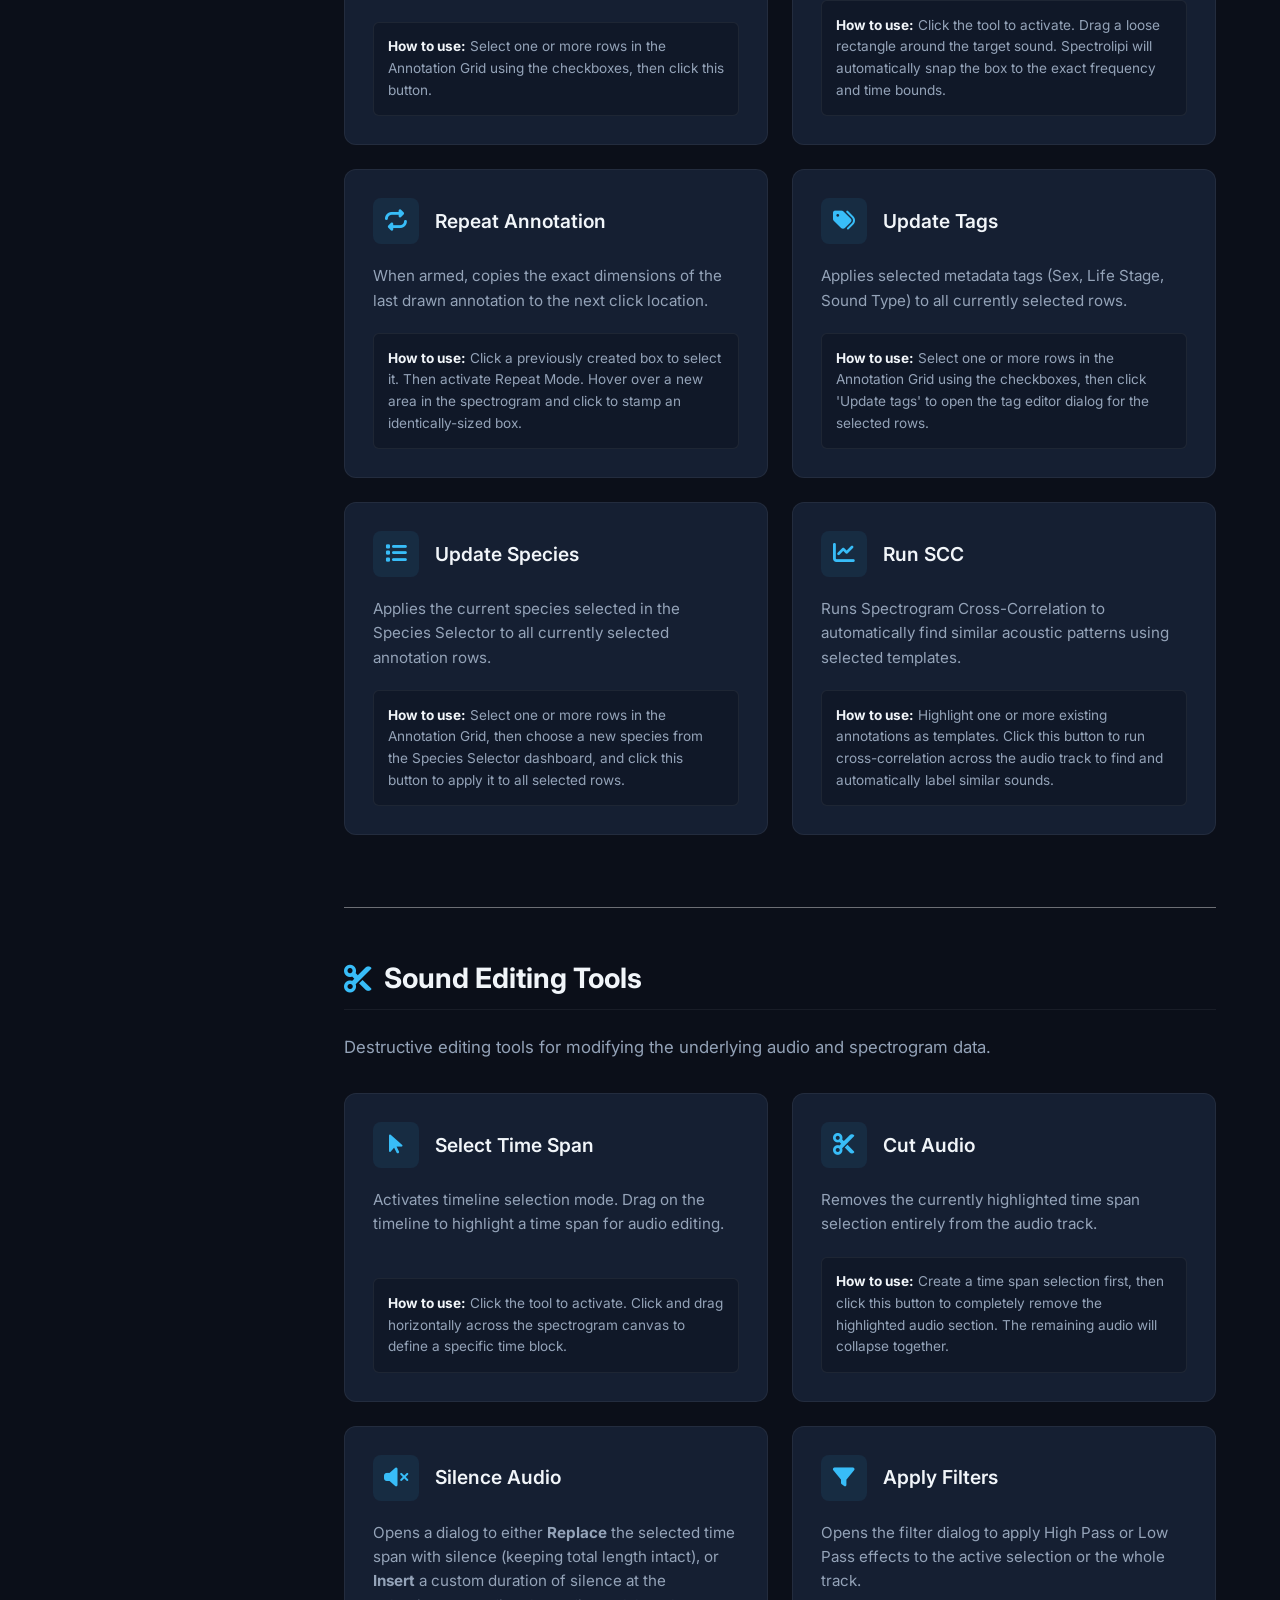
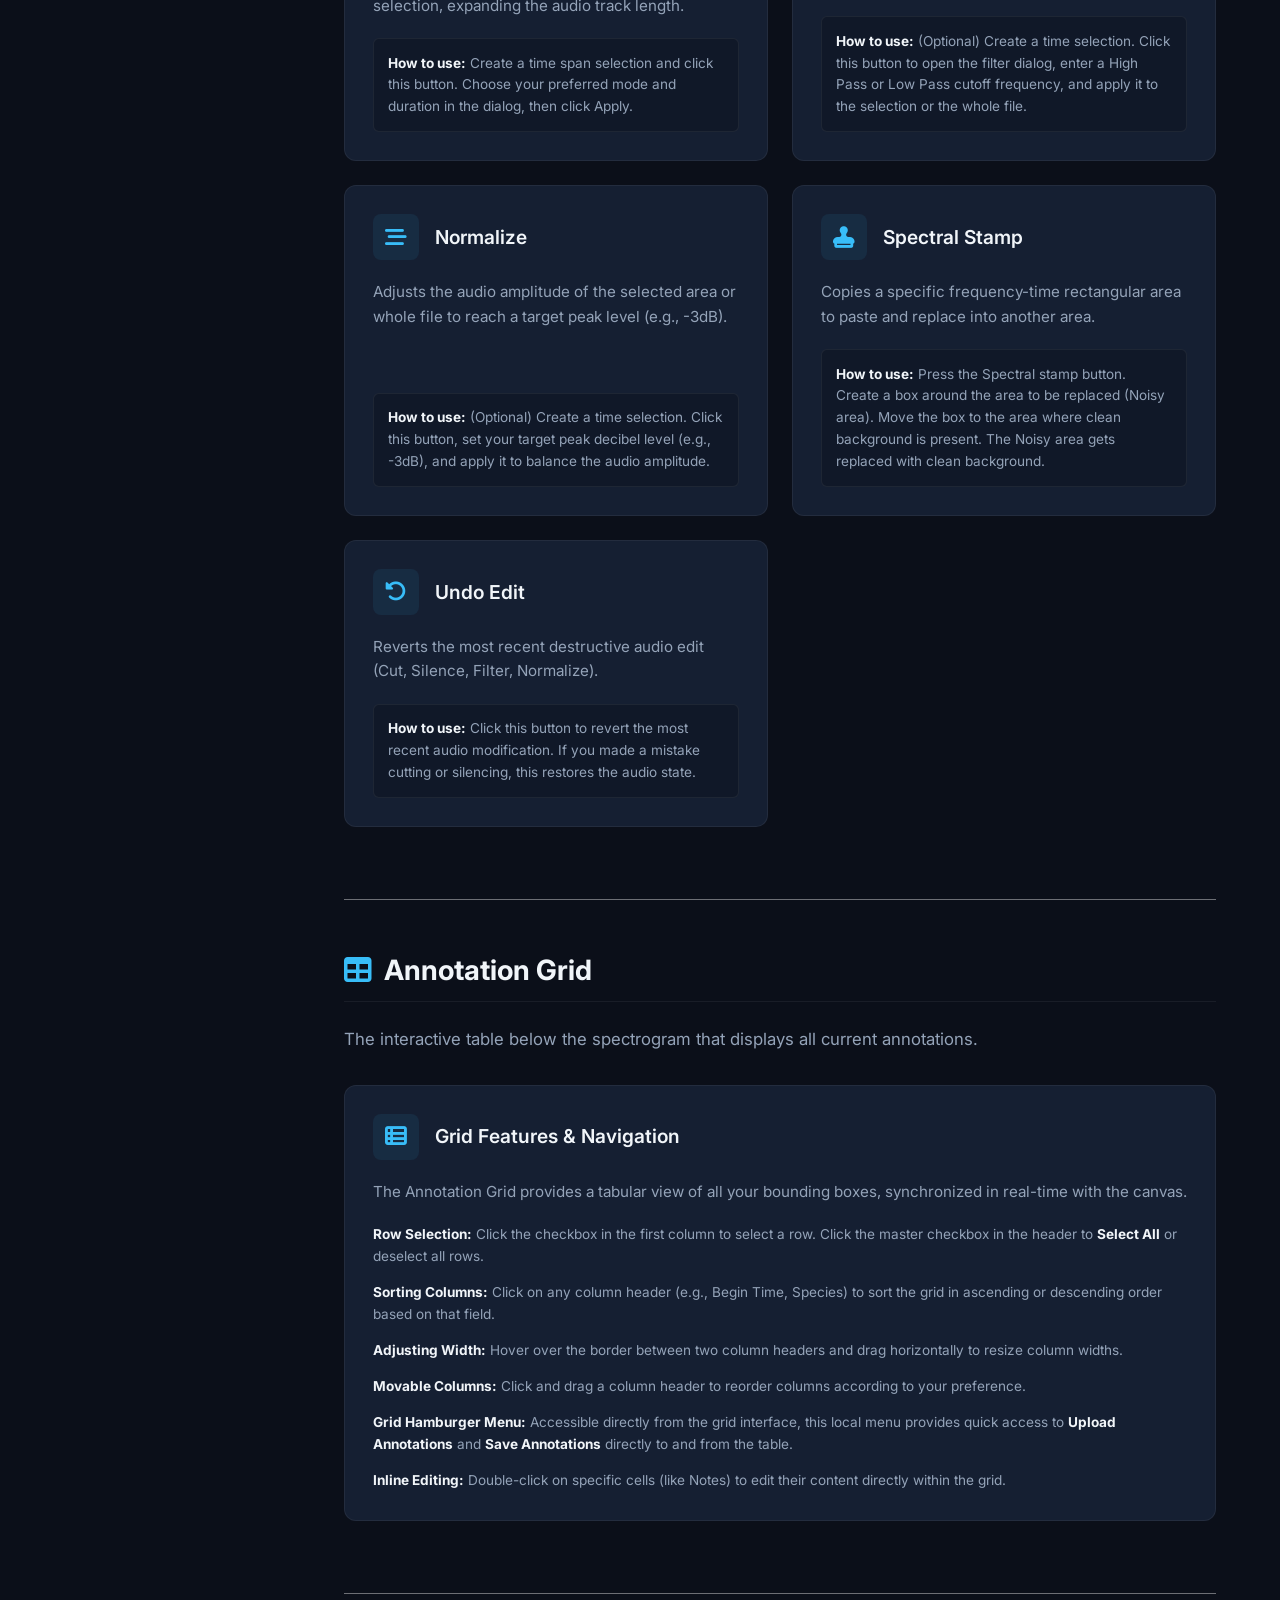
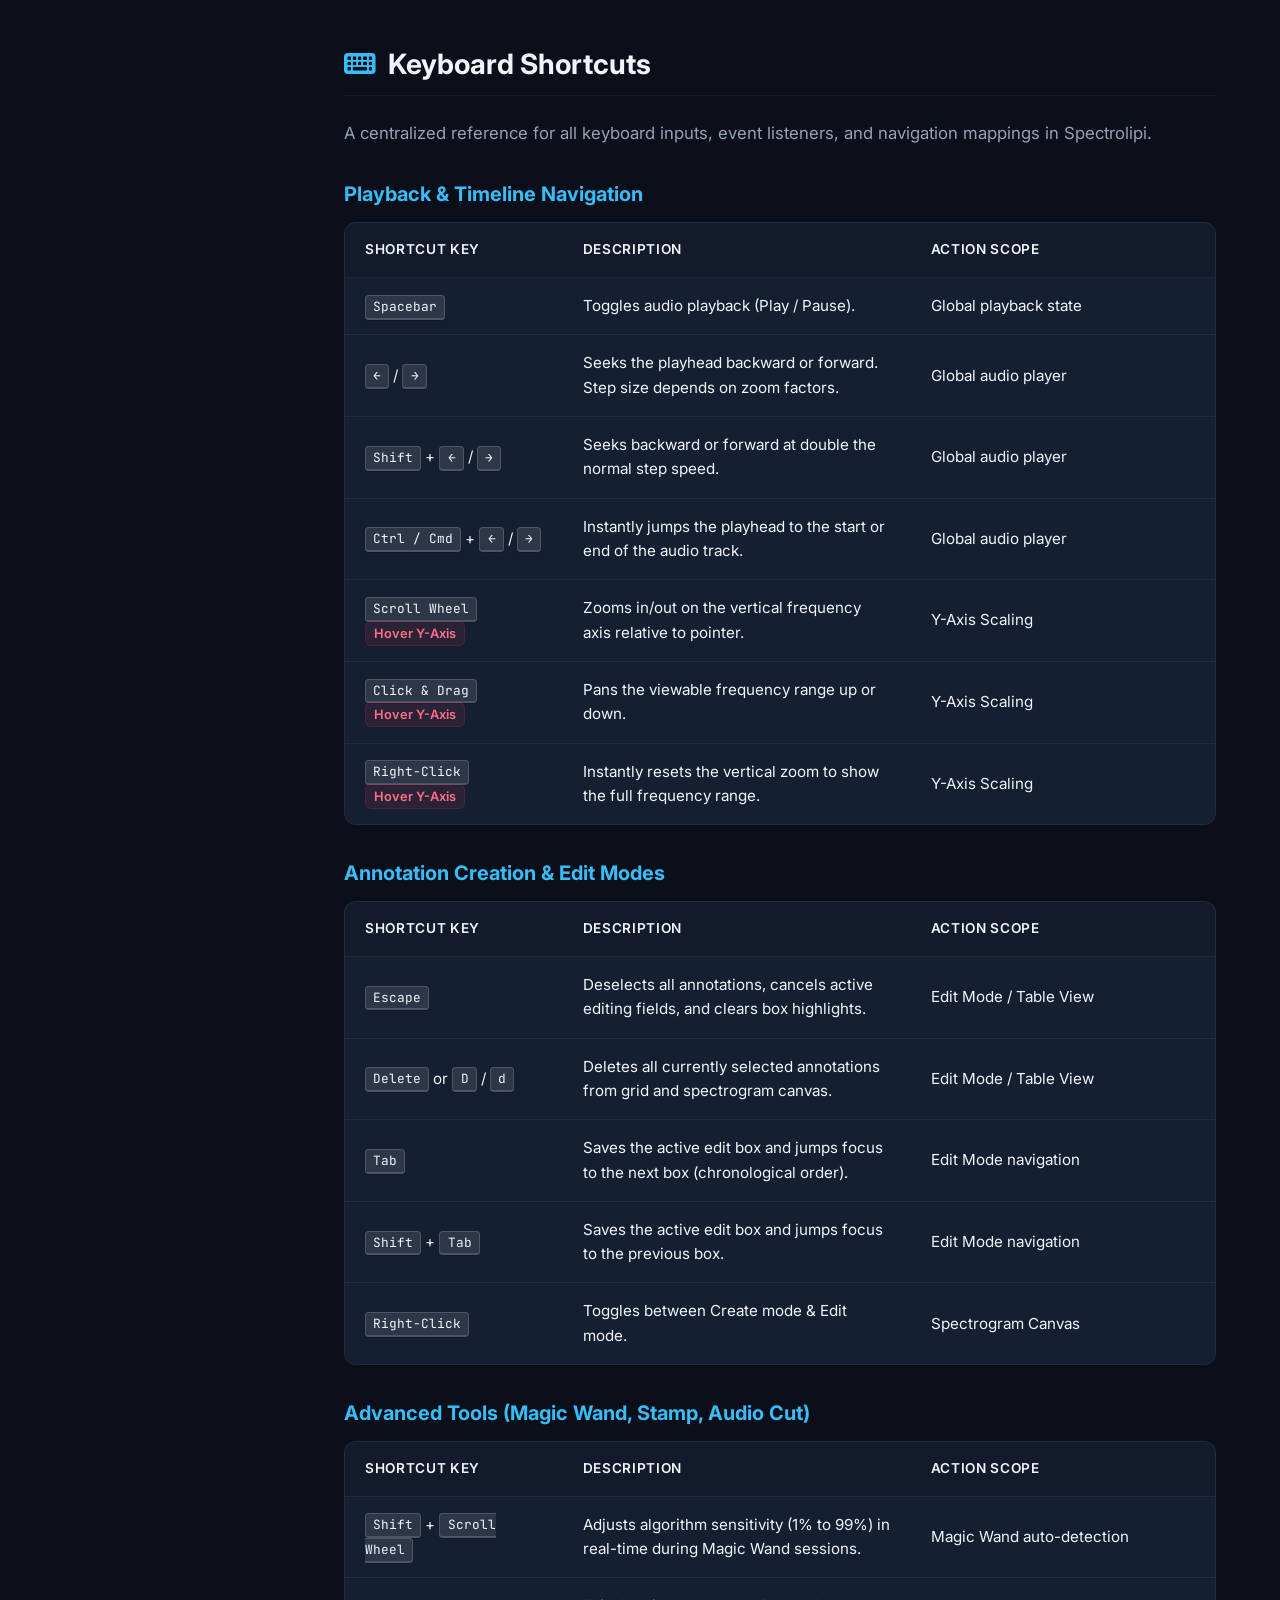
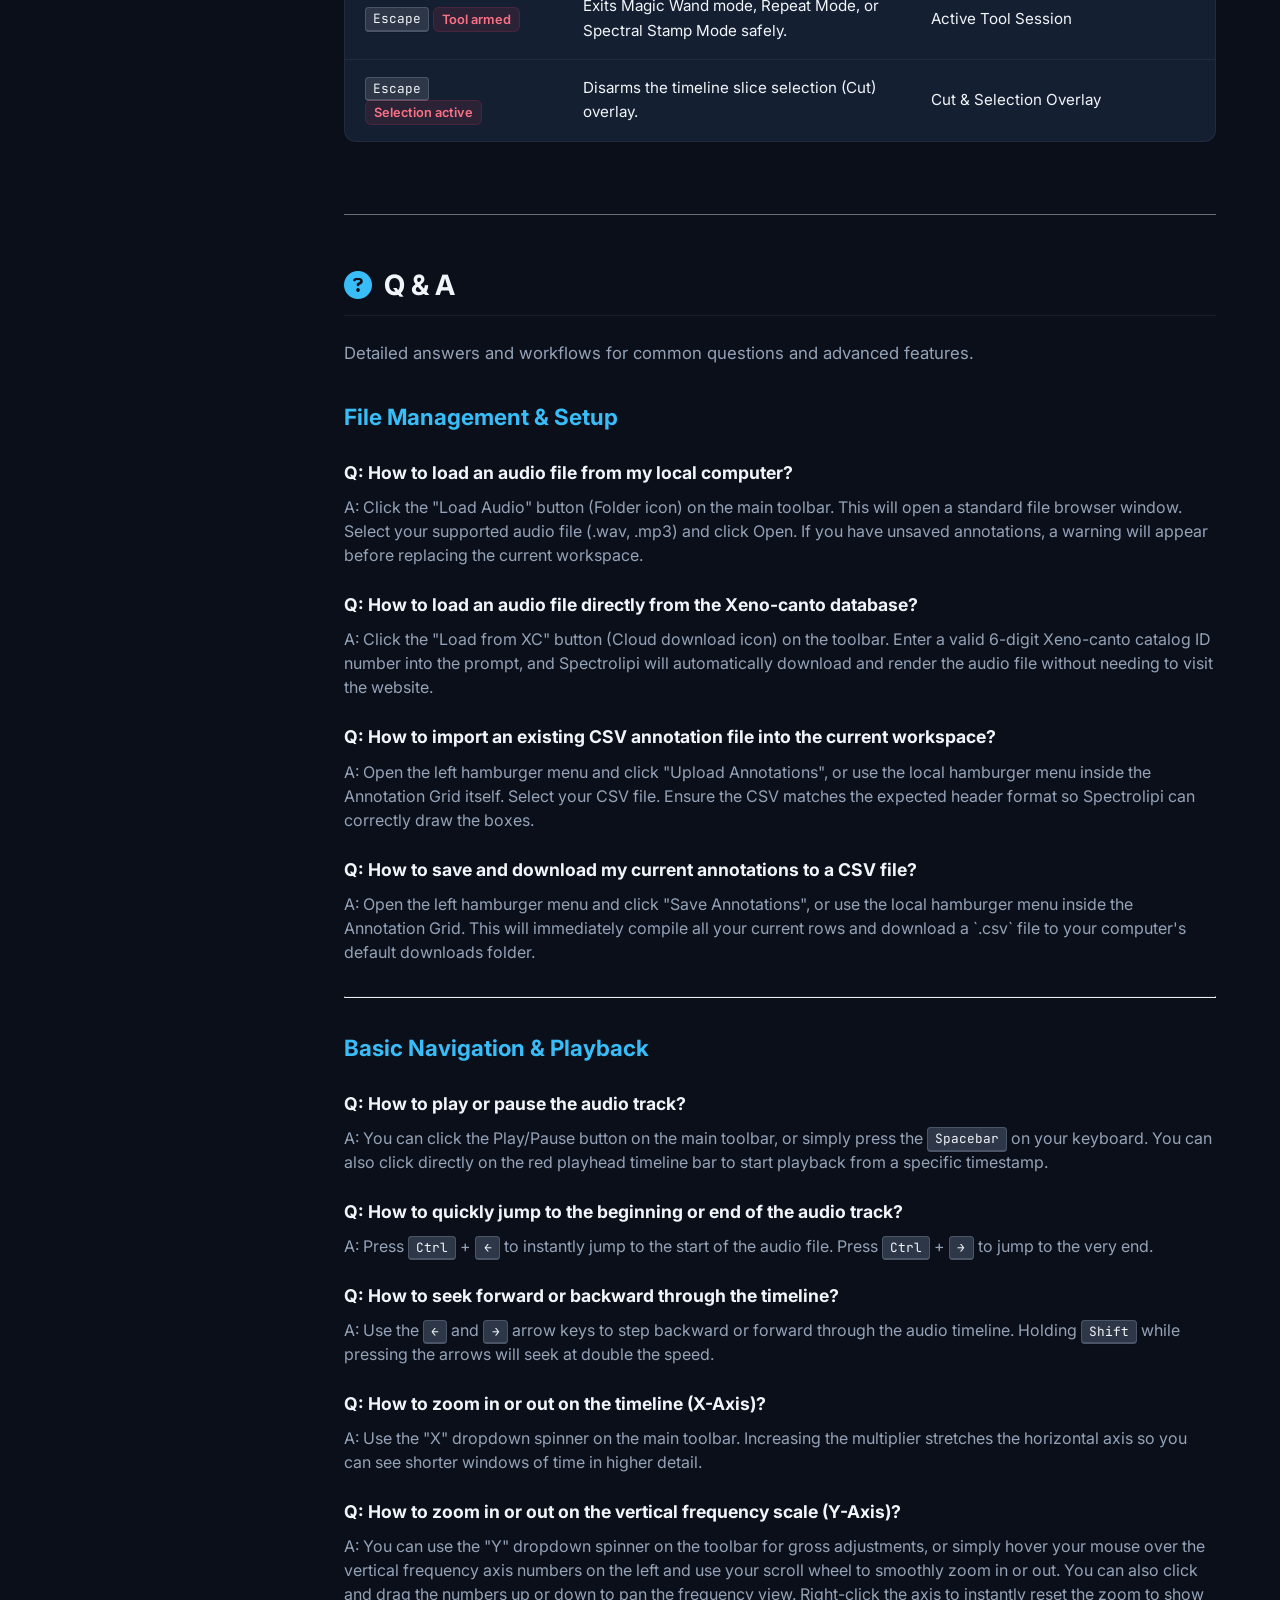
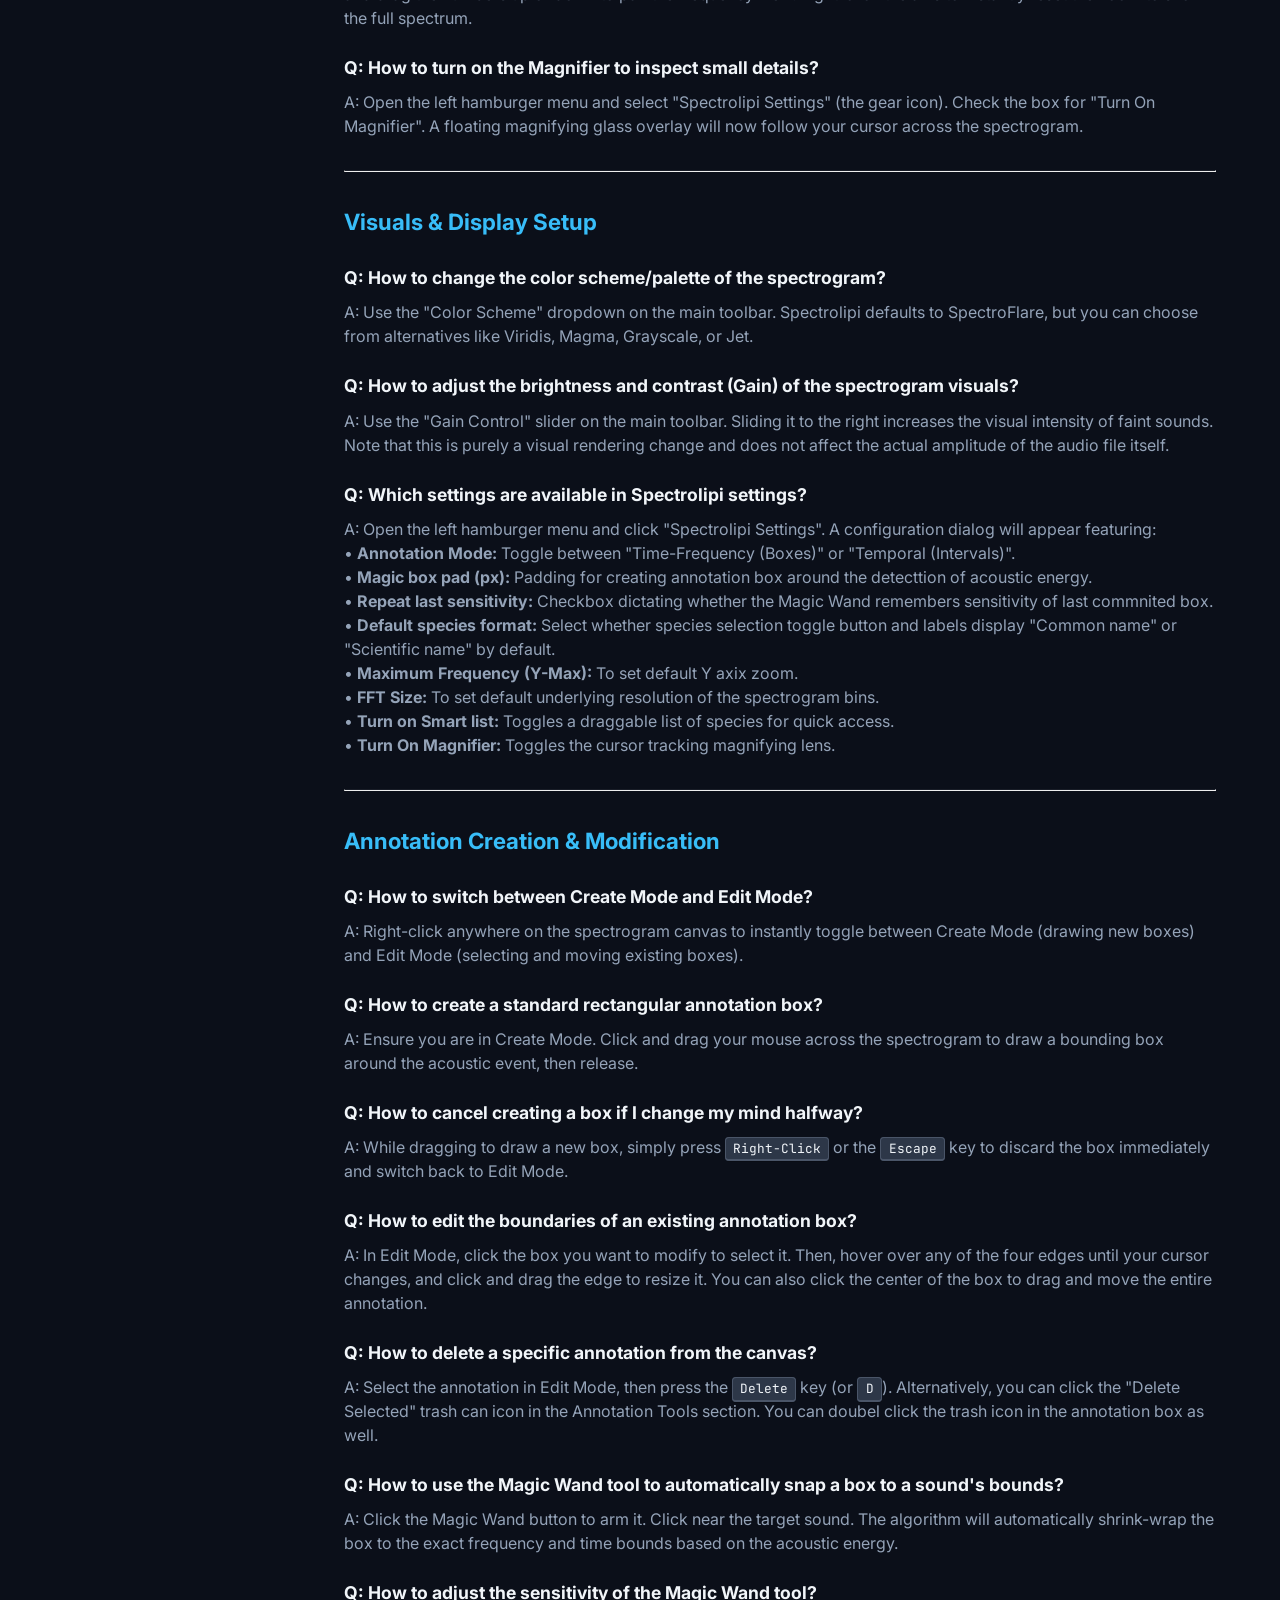
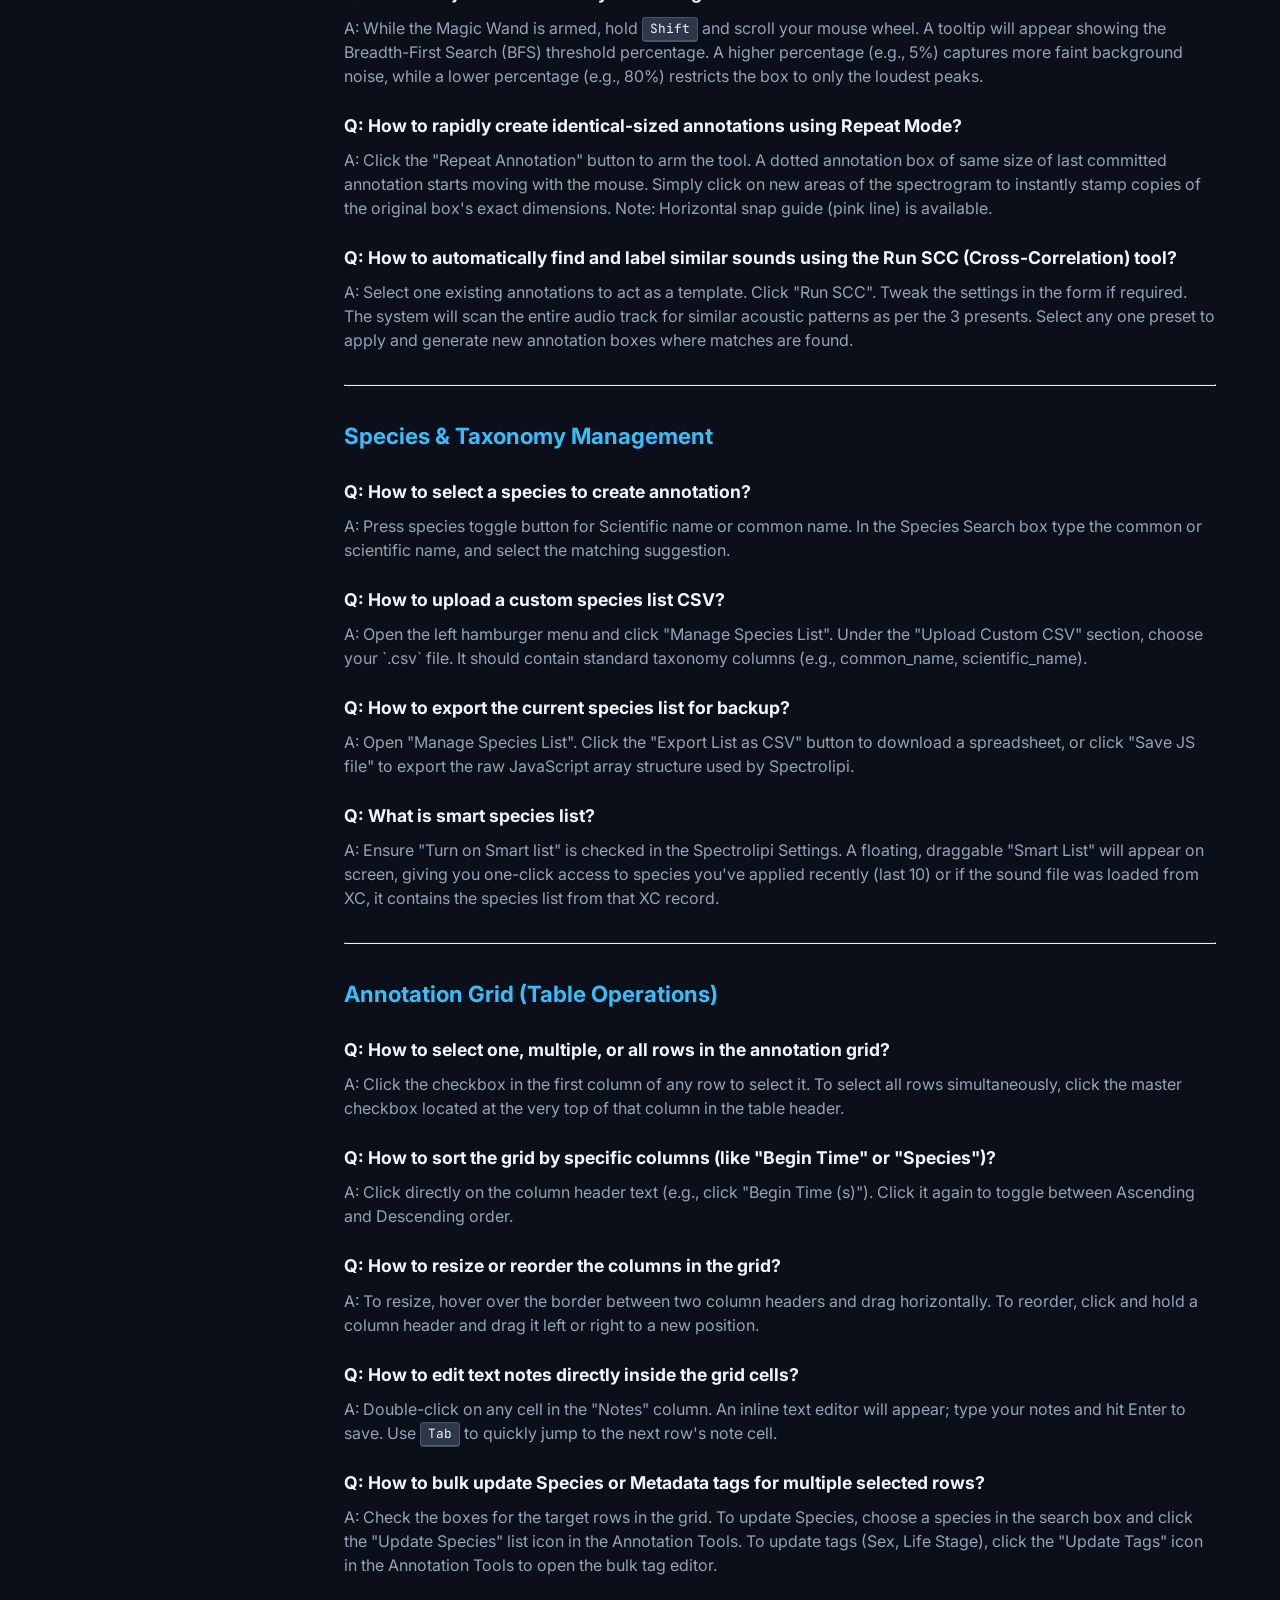
==== commit 02fb7bea: "XC recordings list" ====
--- a/toolbar_tools_guide.html
+++ b/toolbar_tools_guide.html
@@ -837,6 +837,22 @@
             </ul>
           </div>
         </div>
+
+        <!-- Your Xeno-Canto Recordings -->
+        <div class="card" style="grid-column: 1 / -1;" data-keywords="xeno-canto recordings dashboard fetch metadata grid columns details annotation">
+          <div class="card-header">
+            <div class="icon-wrapper"><i class="fa-solid fa-list-check"></i></div>
+            <div class="card-title">Your Xeno-Canto Recordings</div>
+          </div>
+          <div class="card-desc">Fetches and displays a comprehensive grid of all your uploaded Xeno-Canto recordings and metadata.</div>
+          <div class="card-meta" style="background: transparent; border: none; padding: 0; margin-top: 0.75rem;">
+            <ul style="margin-left: 1.5rem; margin-top: 0.5rem; line-height: 1.5;">
+              <li style="margin-bottom: 0.25rem;"><strong>Customizable Grid:</strong> Sort, drag, and toggle visibility of over 30 metadata columns (Location, Remarks, Quality, etc.). Your column layout is saved automatically.</li>
+              <li style="margin-bottom: 0.25rem;"><strong>Details View:</strong> Click the <i class="fa-solid fa-circle-info" style="color:#60a5fa"></i> icon on any row to view hidden metadata properties without cluttering your grid.</li>
+              <li><strong>Smart XC Number Links:</strong> Click on the XC Number of any recording to open it. <strong>If annotations are present</strong>, they are automatically downloaded. <strong>If annotations are not present</strong>, the audio is loaded so the user can start annotating it immediately!</li>
+            </ul>
+          </div>
+        </div>
       </div>
     </section>
 
@@ -1445,7 +1461,24 @@
         <p style="color: var(--text-muted); line-height: 1.5;">A: Open the hamburger menu and select "Create Xeno-canto Set". A dashboard will open allowing you to upload multiple local audio files along with their respective CSV annotations. You can define global metadata (like location) for the entire batch and package them together for upload.</p>
       </div>
 
-
+      <div class="qa-item" style="margin-bottom: 1.5rem;" data-keywords="view fetch past uploaded xeno-canto recordings library api key">
+        <h4 style="font-size: 1.1rem; margin-bottom: 0.5rem; color: var(--text-main);">Q: How do I view all my past uploaded Xeno-Canto recordings?</h4>
+        <p style="color: var(--text-muted); line-height: 1.5;">A: Open the left Hamburger menu and click "Your Xeno-Canto Recordings". Enter your Recordist Name and API key, then click "Fetch Recordings" to pull your entire library into an interactive grid.</p>
+      </div>
+
+      <div class="qa-item" style="margin-bottom: 1.5rem;" data-keywords="click xc number link smart shortcut download annotations">
+        <h4 style="font-size: 1.1rem; margin-bottom: 0.5rem; color: var(--text-main);">Q: What happens when I click on the XC Number link in the grid?</h4>
+        <p style="color: var(--text-muted); line-height: 1.5;">A: Clicking the XC number is a smart shortcut. If the recording already has annotations on Xeno-Canto, they will be automatically downloaded. If there are no annotations yet, the audio will load directly into the spectrogram so you can immediately begin creating new annotations!</p>
+      </div>
+
+      <div class="qa-item" style="margin-bottom: 1.5rem;" data-keywords="adjust view grid customize columns width filters sort details popup">
+        <h4 style="font-size: 1.1rem; margin-bottom: 0.5rem; color: var(--text-main);">Q: How can I adjust the recordings grid view?</h4>
+        <p style="color: var(--text-muted); line-height: 1.5;">A: The grid is highly customizable and automatically saves your preferred layout across sessions:<br>
+        • <strong>Customize Columns:</strong> Click the "Customize Columns" button above the grid to toggle visibility of over 30 different metadata fields.<br>
+        • <strong>Adjust Widths:</strong> Hover over the borders between column headers and drag to manually resize them to your liking.<br>
+        • <strong>Filtering & Sorting:</strong> Use the text inputs or dropdowns directly beneath each column header to filter your recordings. Click the header title itself to sort the rows ascending or descending.<br>
+        • <strong>Details View:</strong> For metadata fields you choose to keep hidden, simply click the blue "Info" (i) icon on the far left side of any row to view all remaining properties in a popup.</p>
+      </div>
 
       <hr style="border-top: 1px solid var(--border-color); margin: 2rem 0;">
 
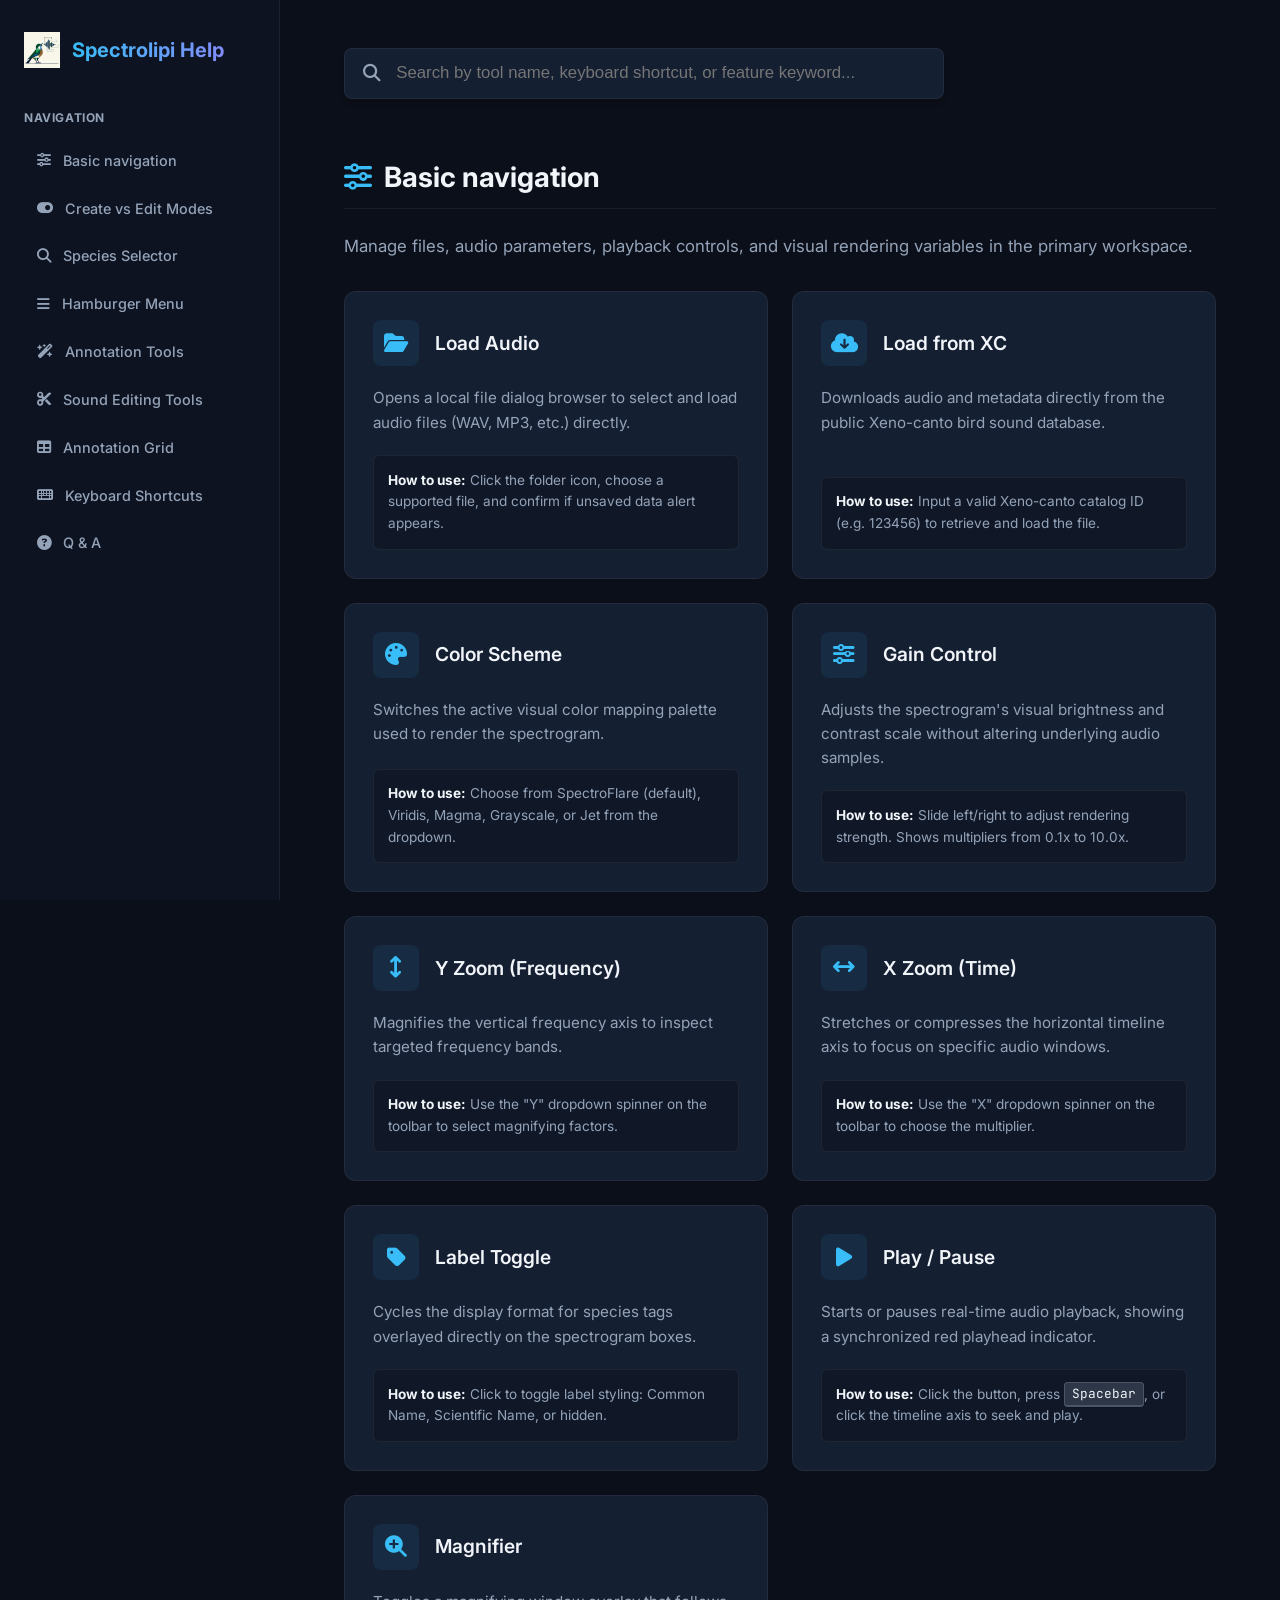
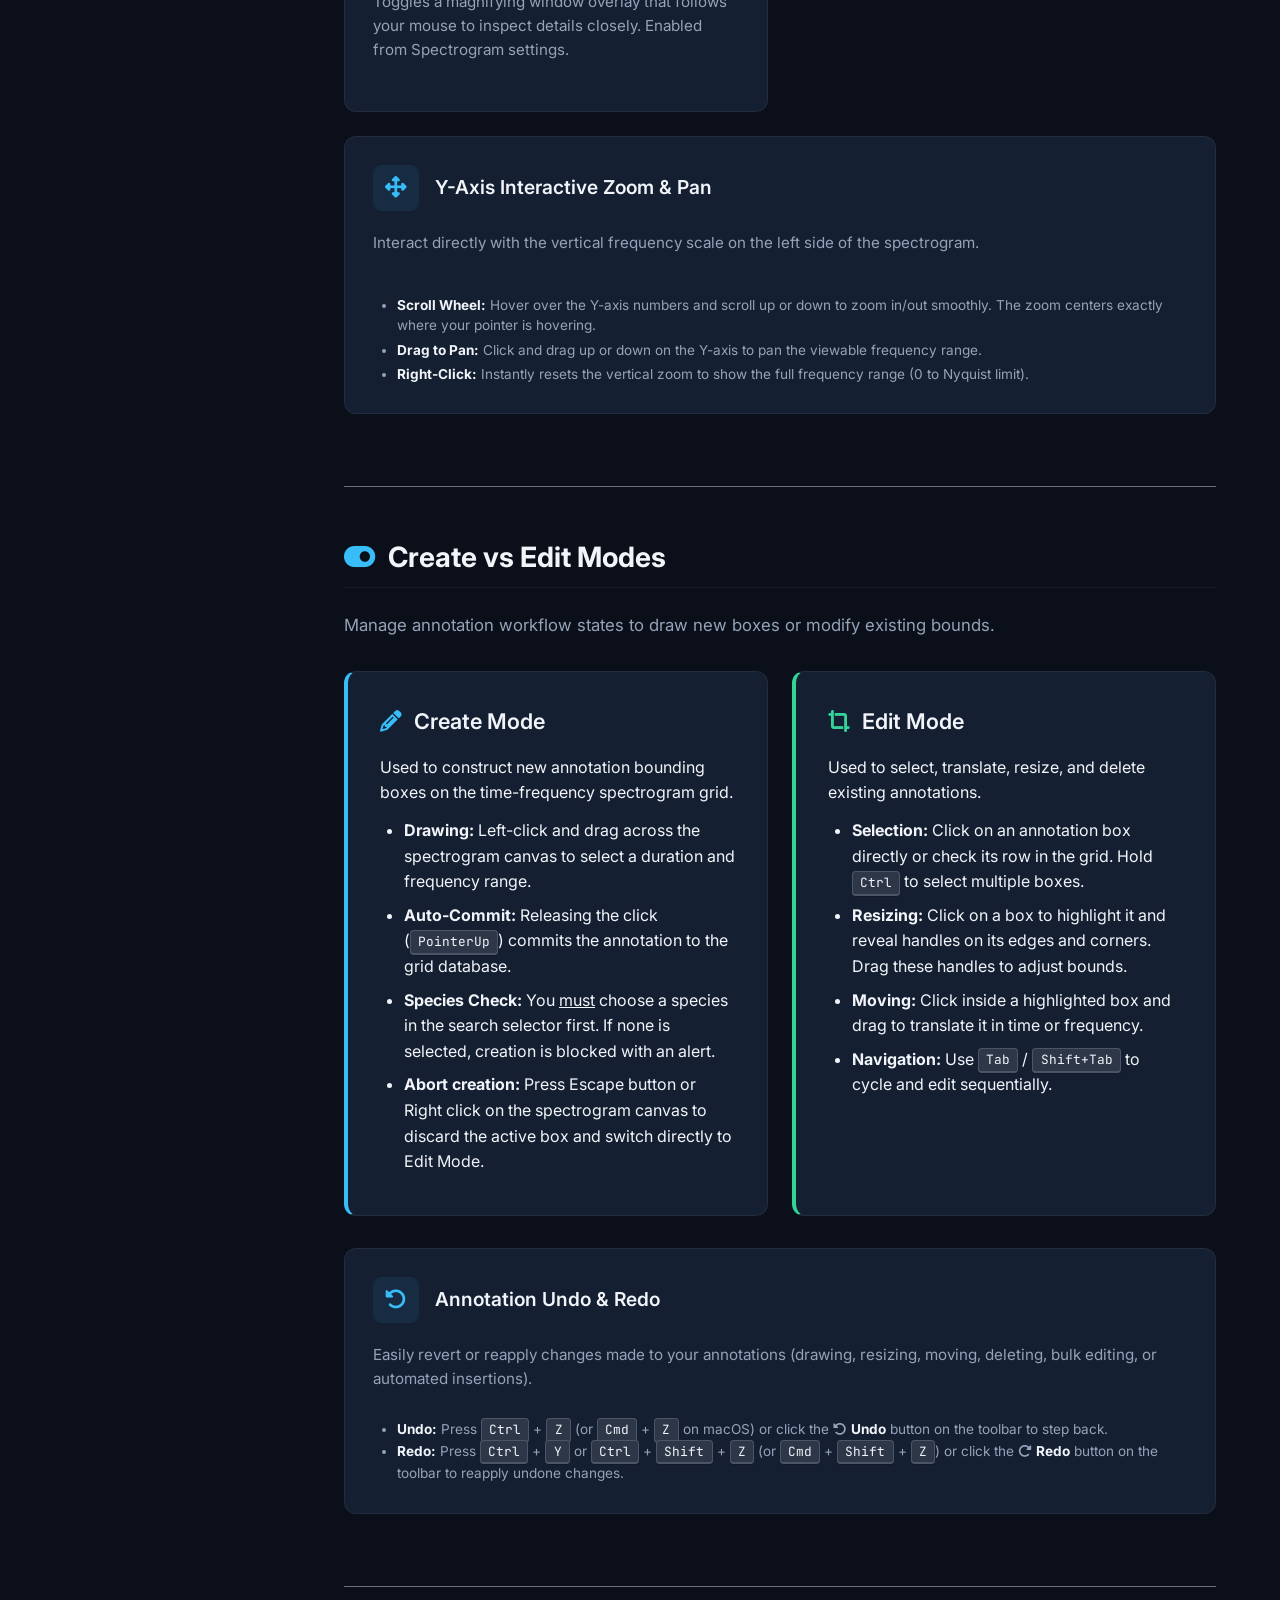
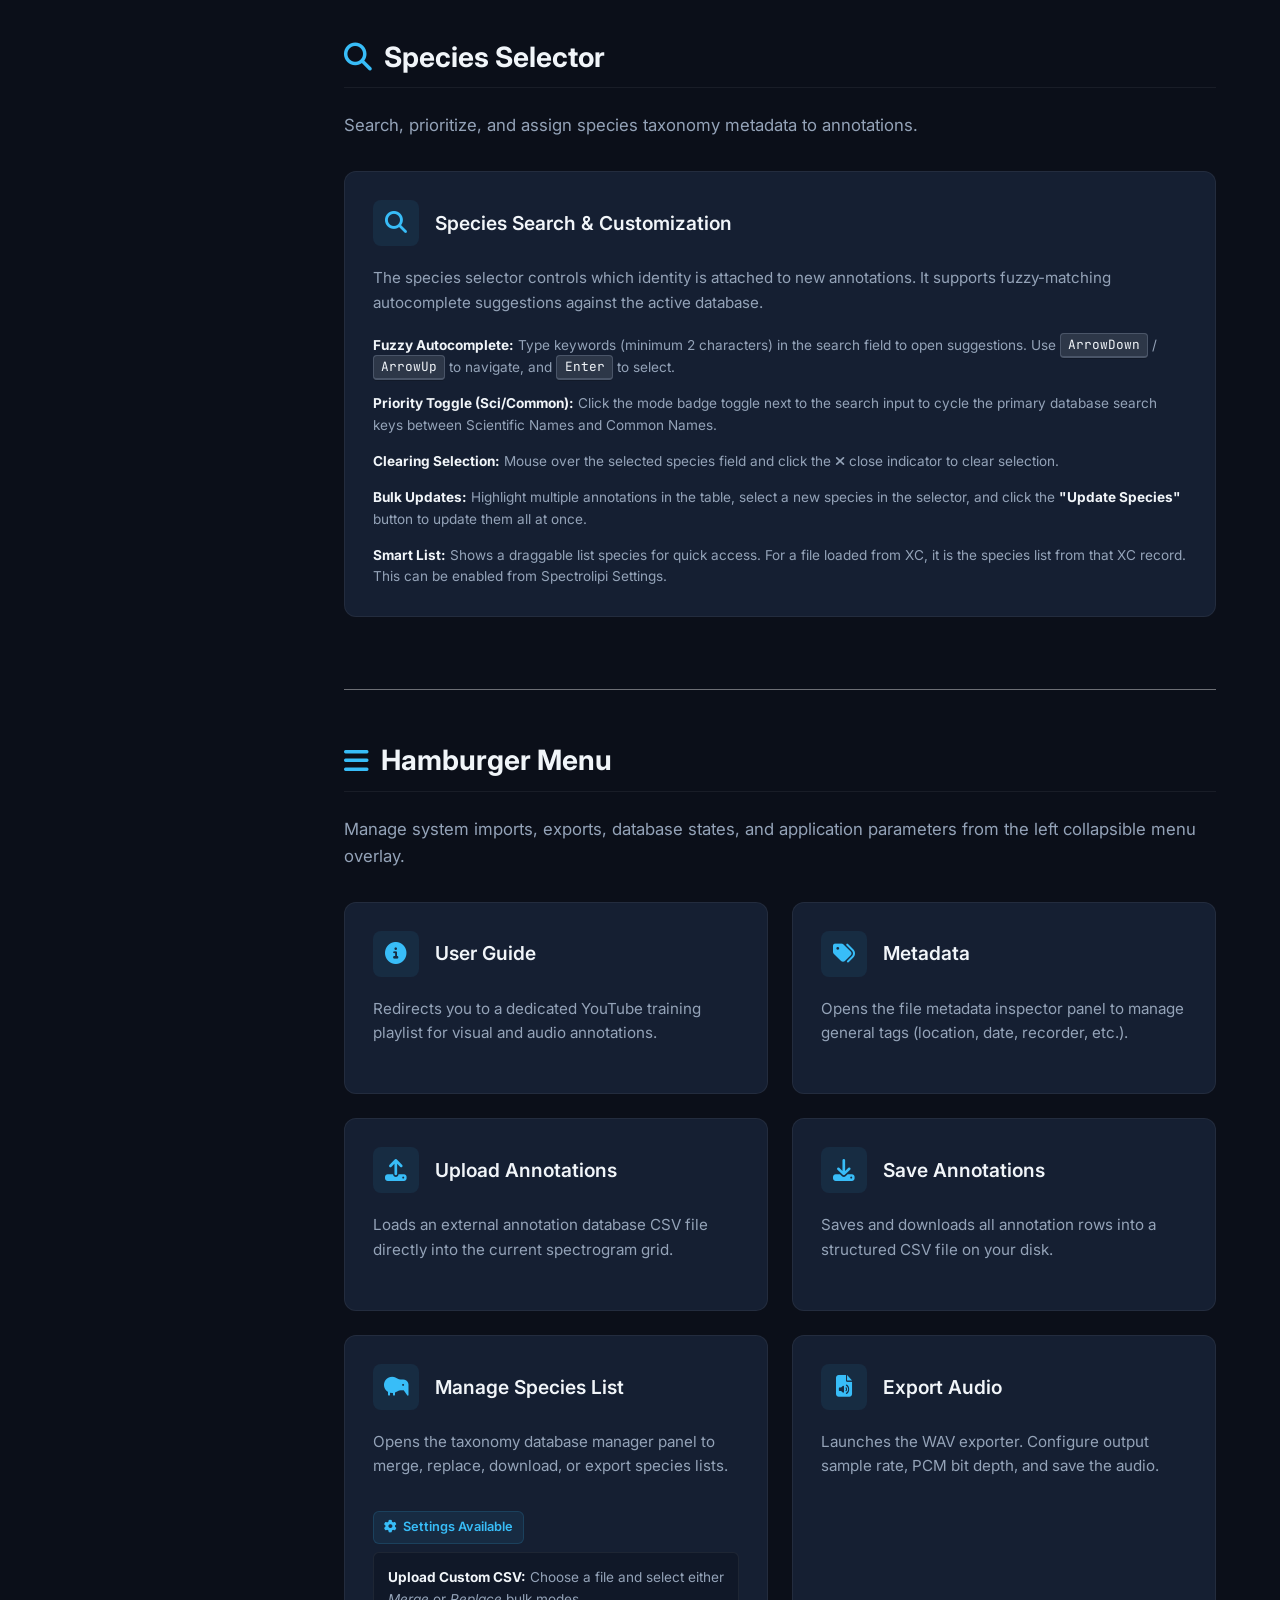
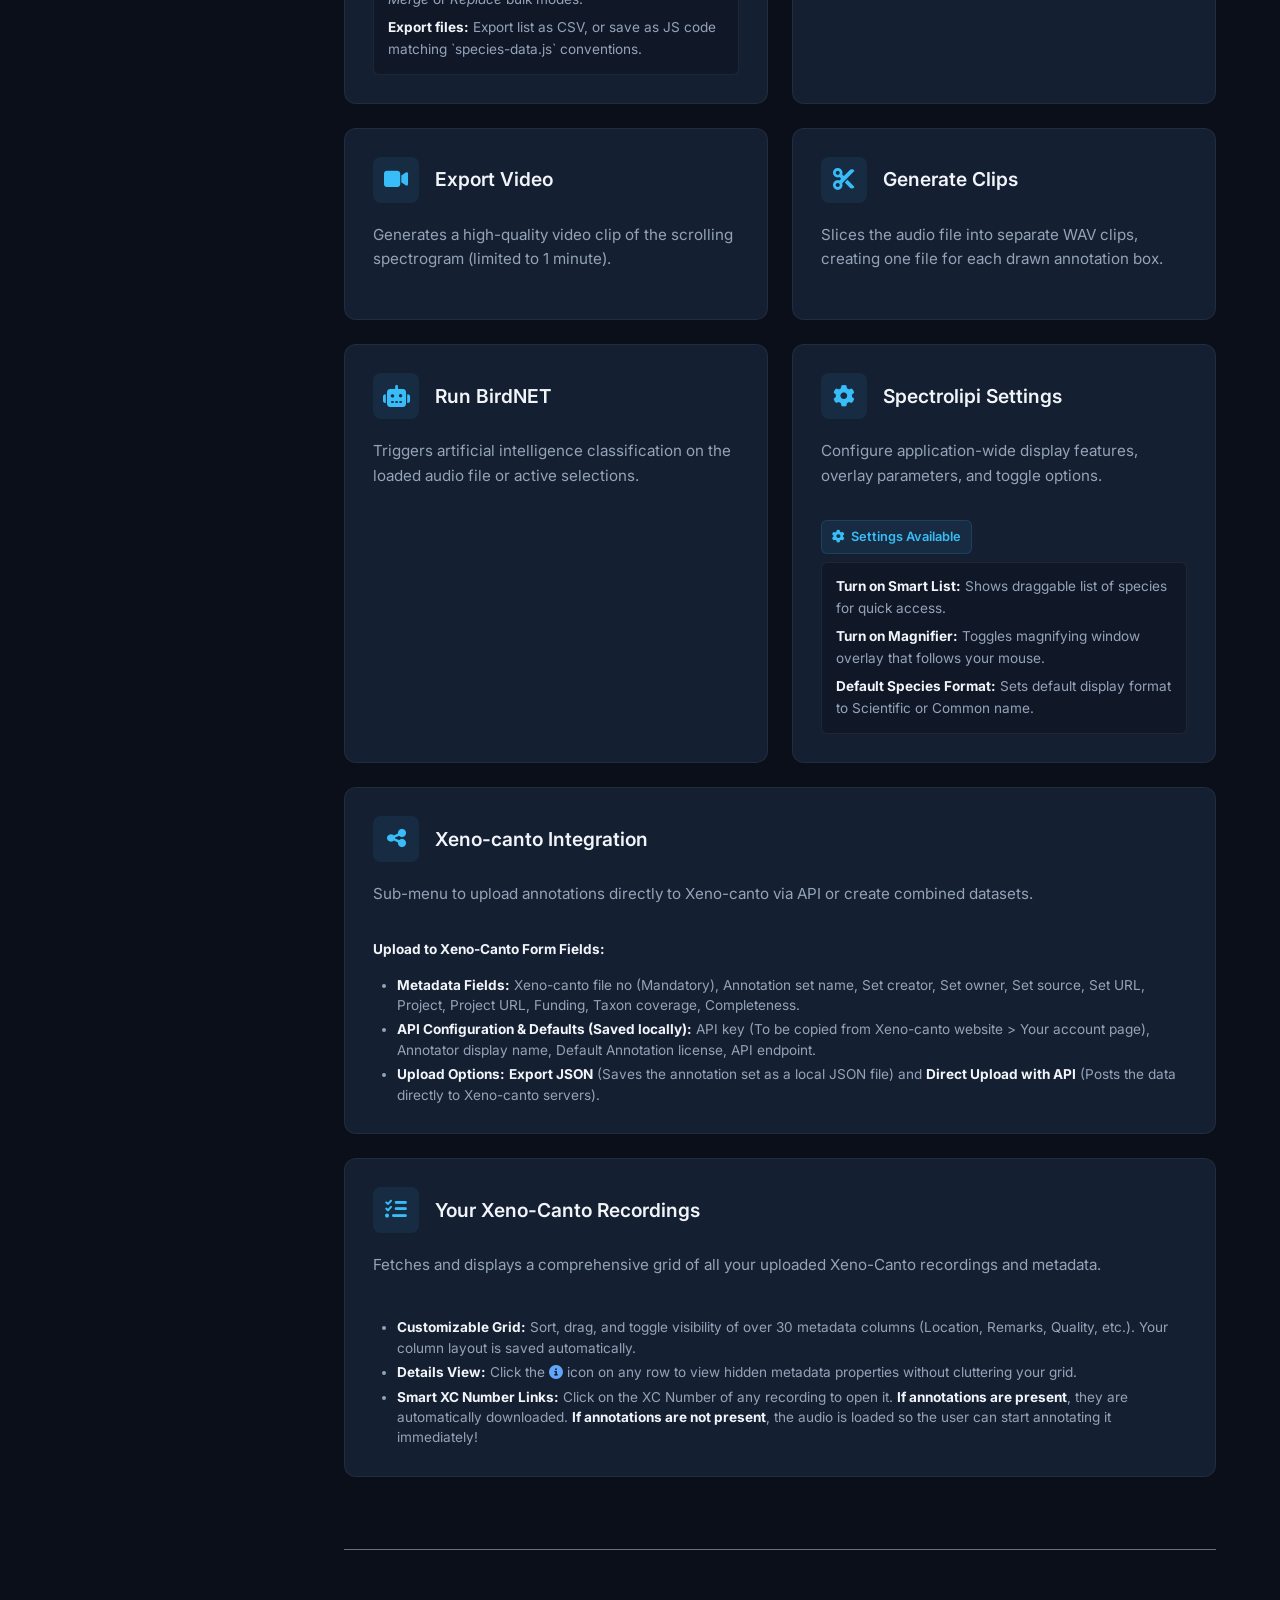
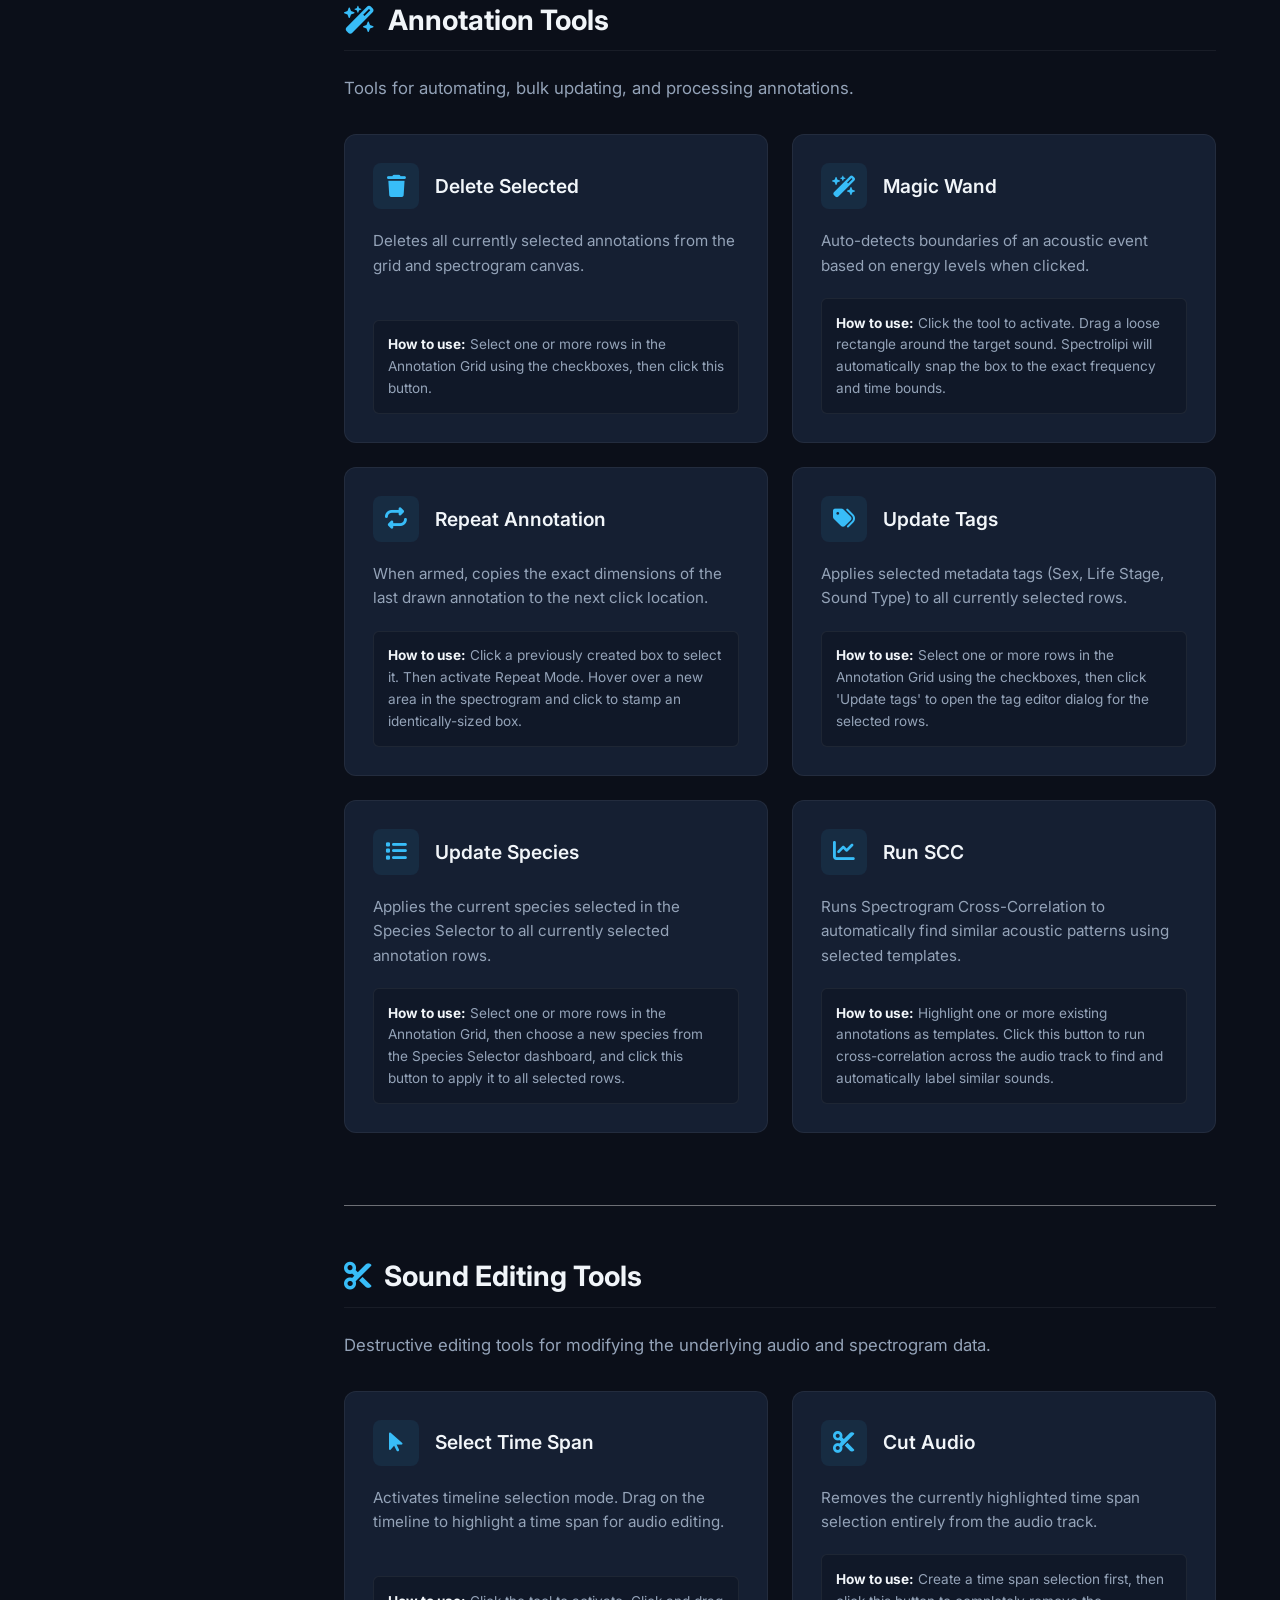
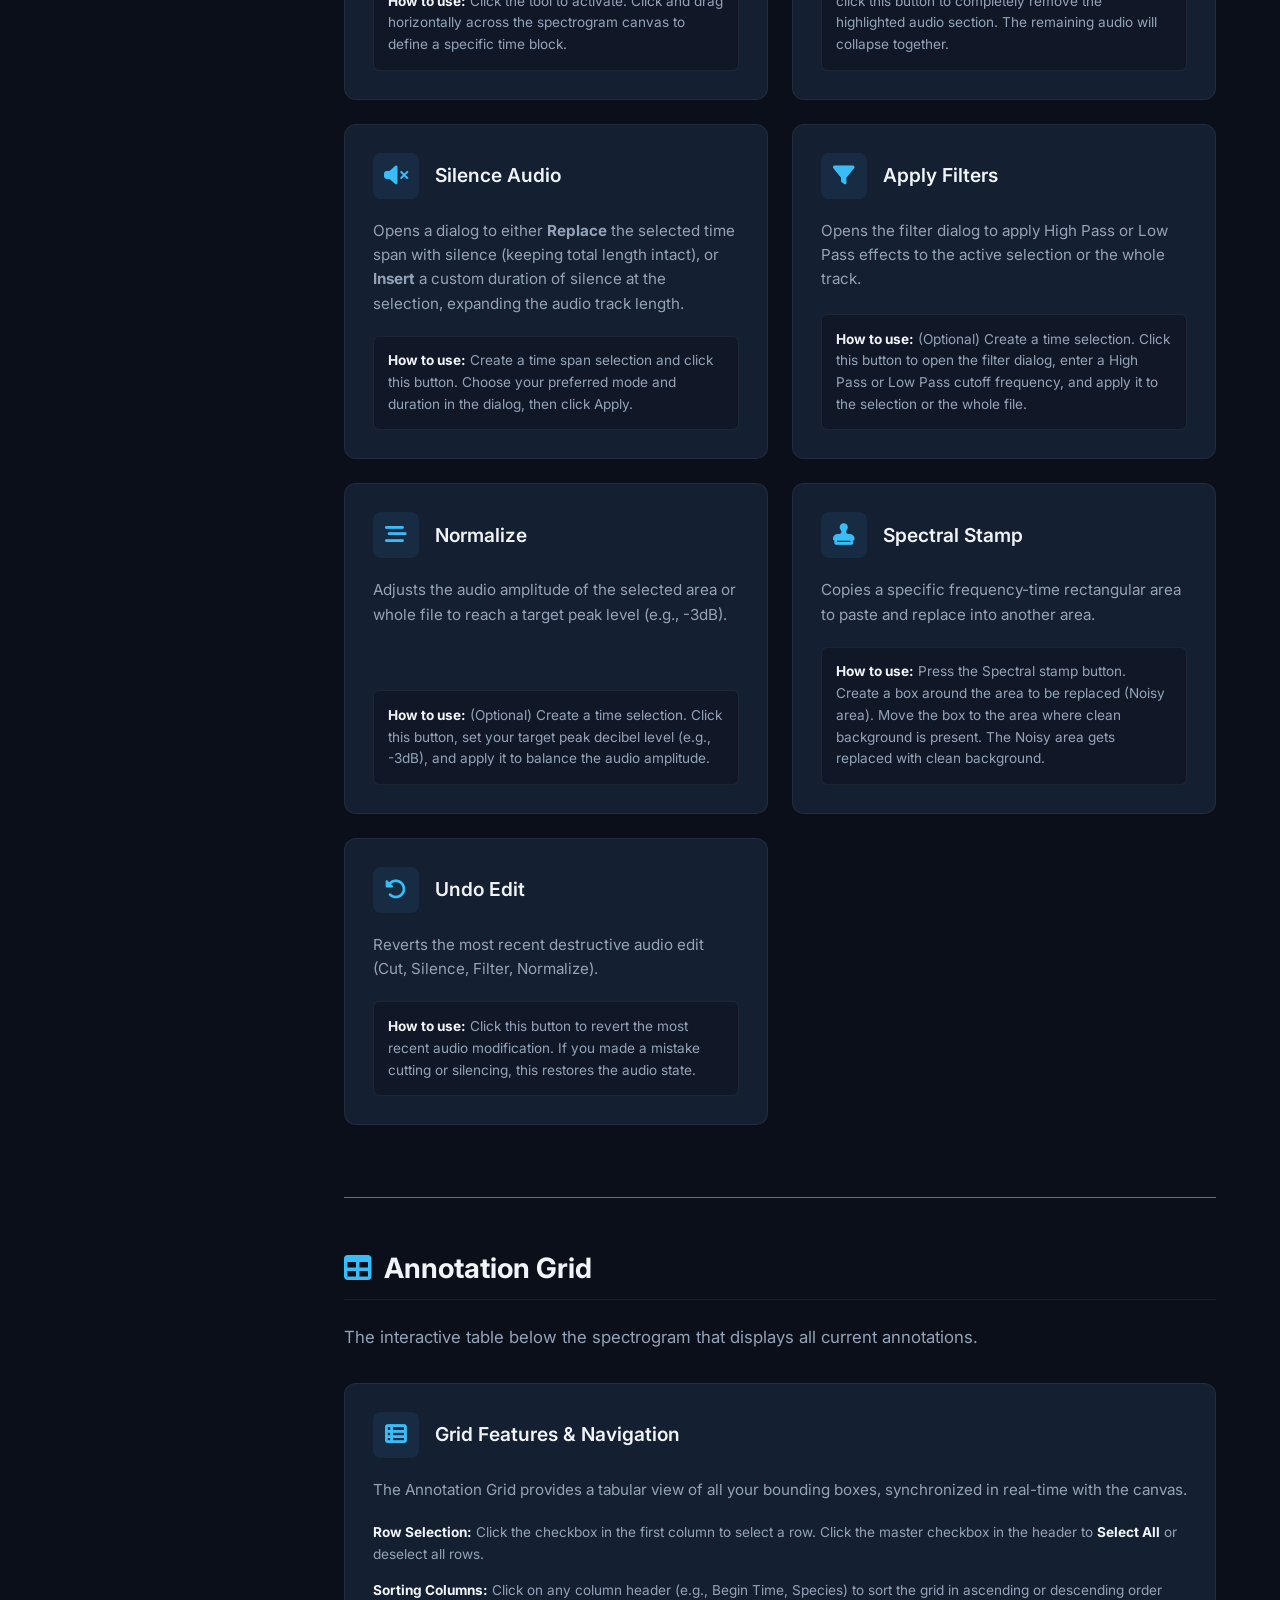
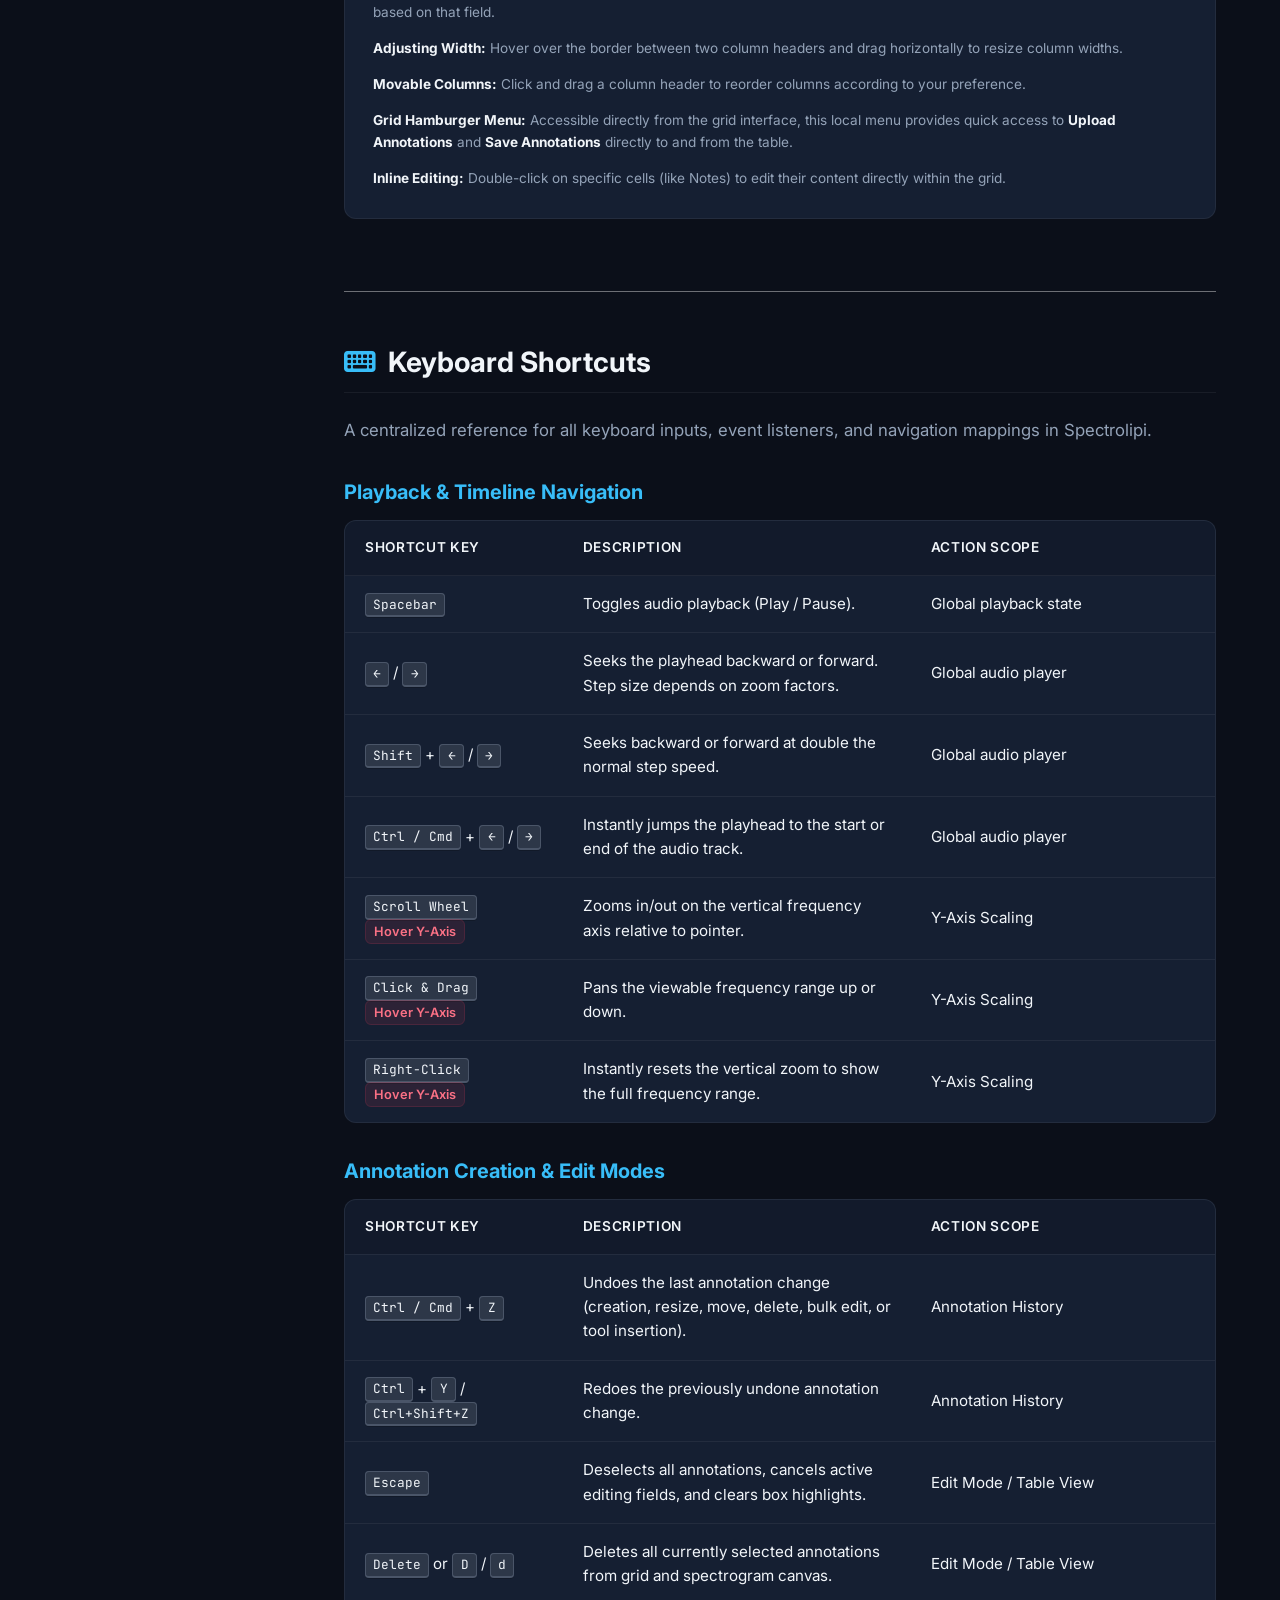
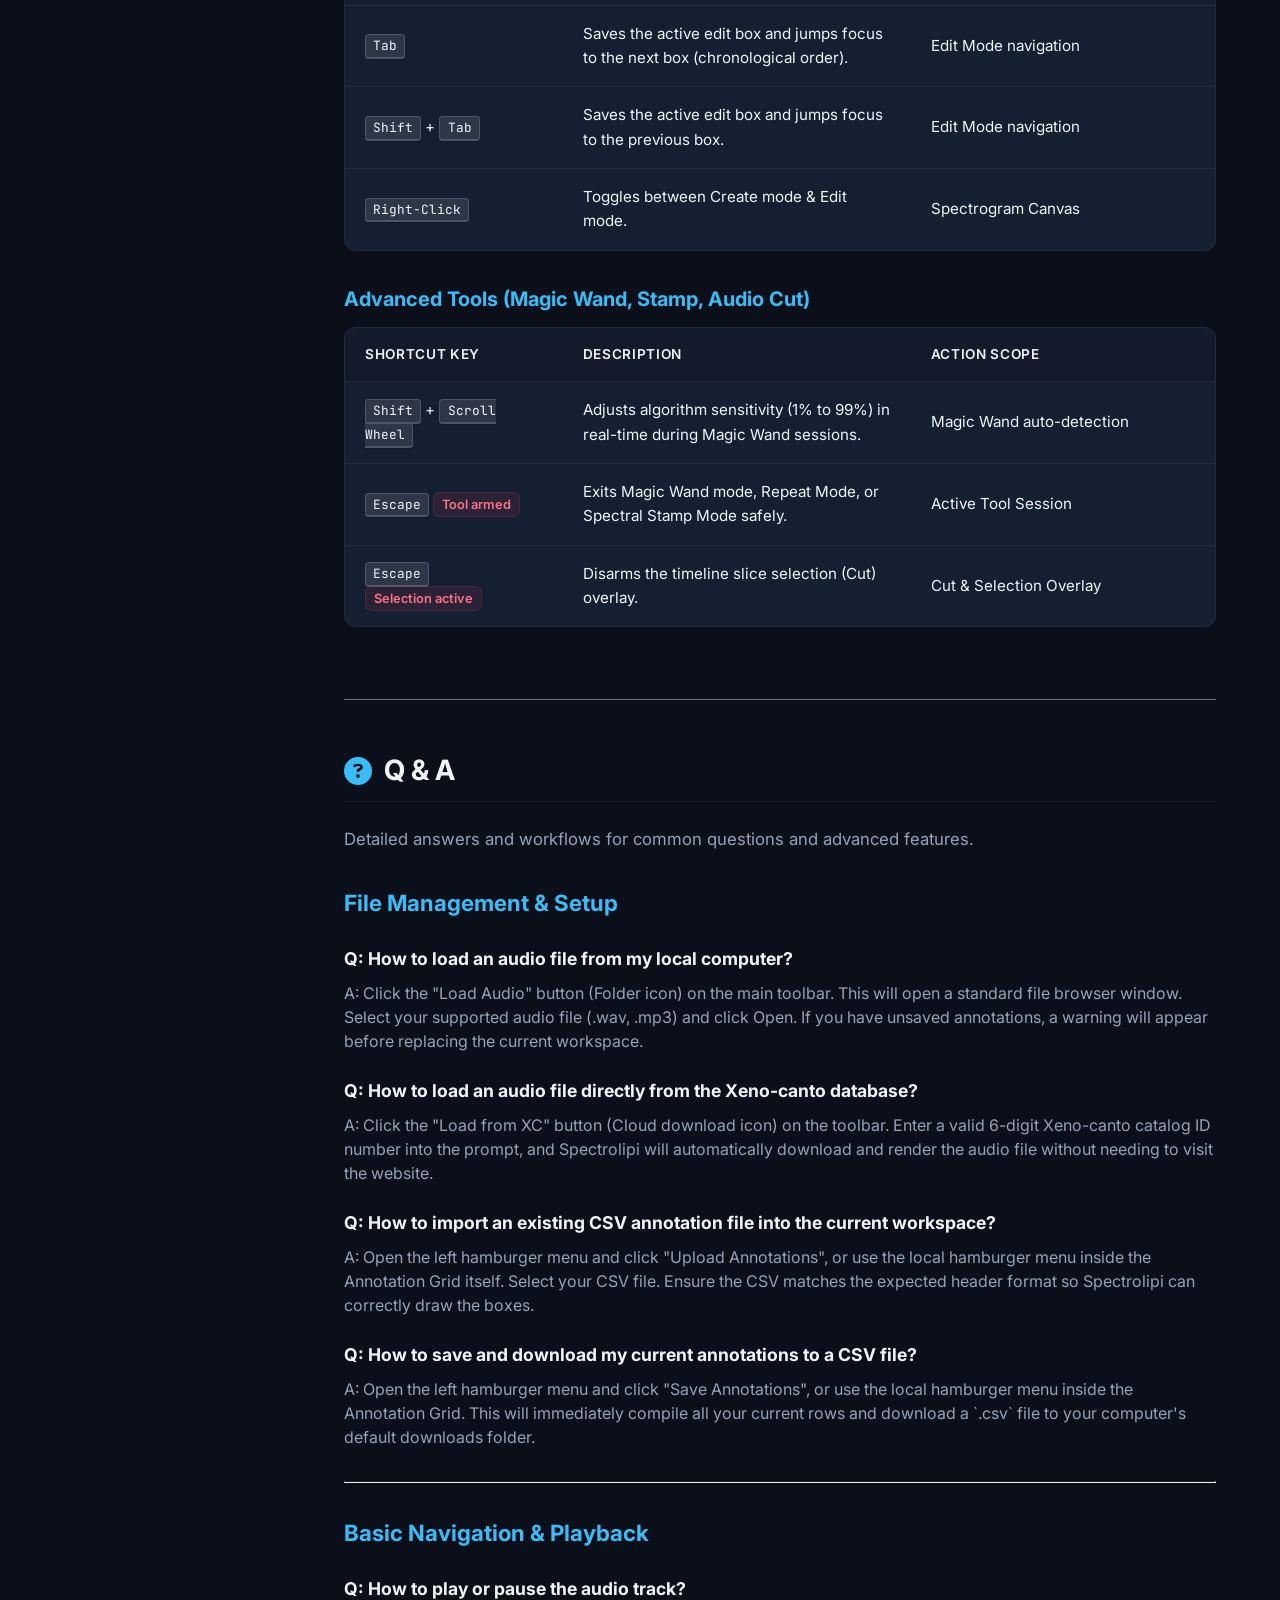
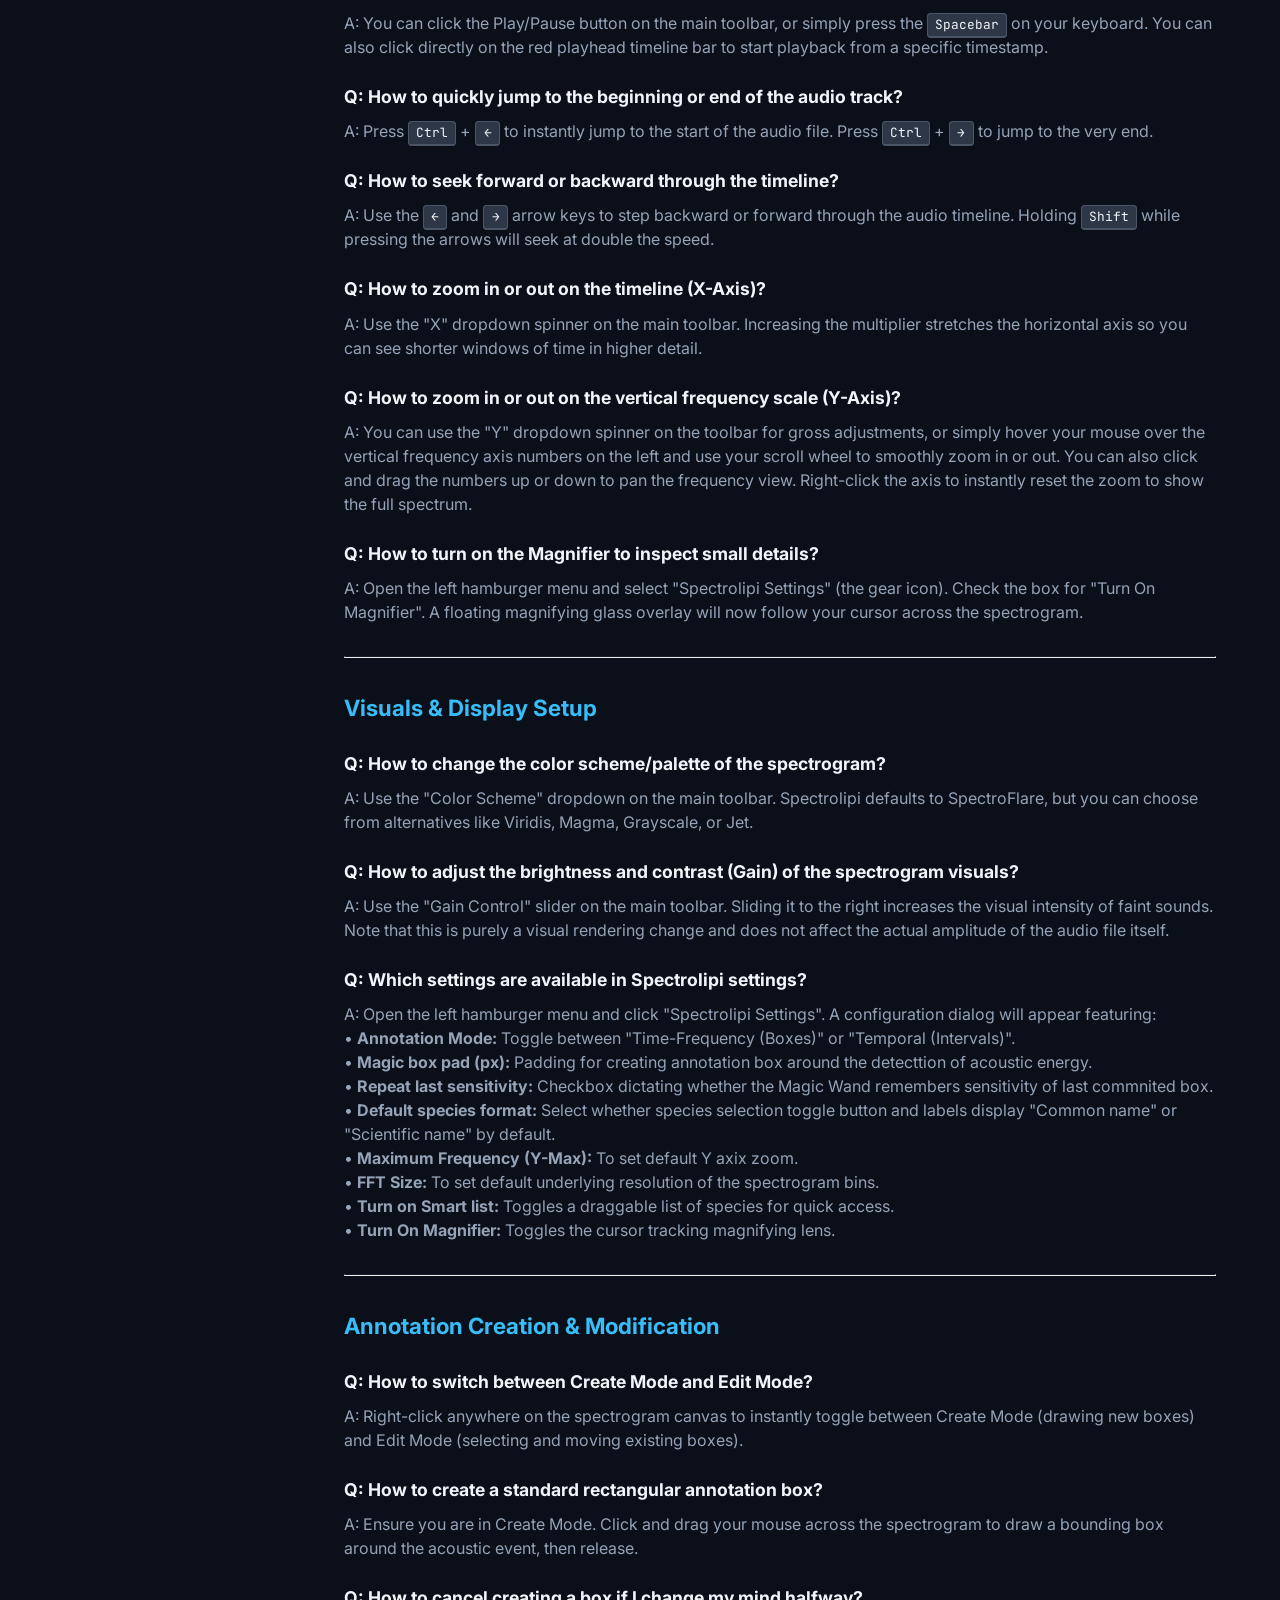
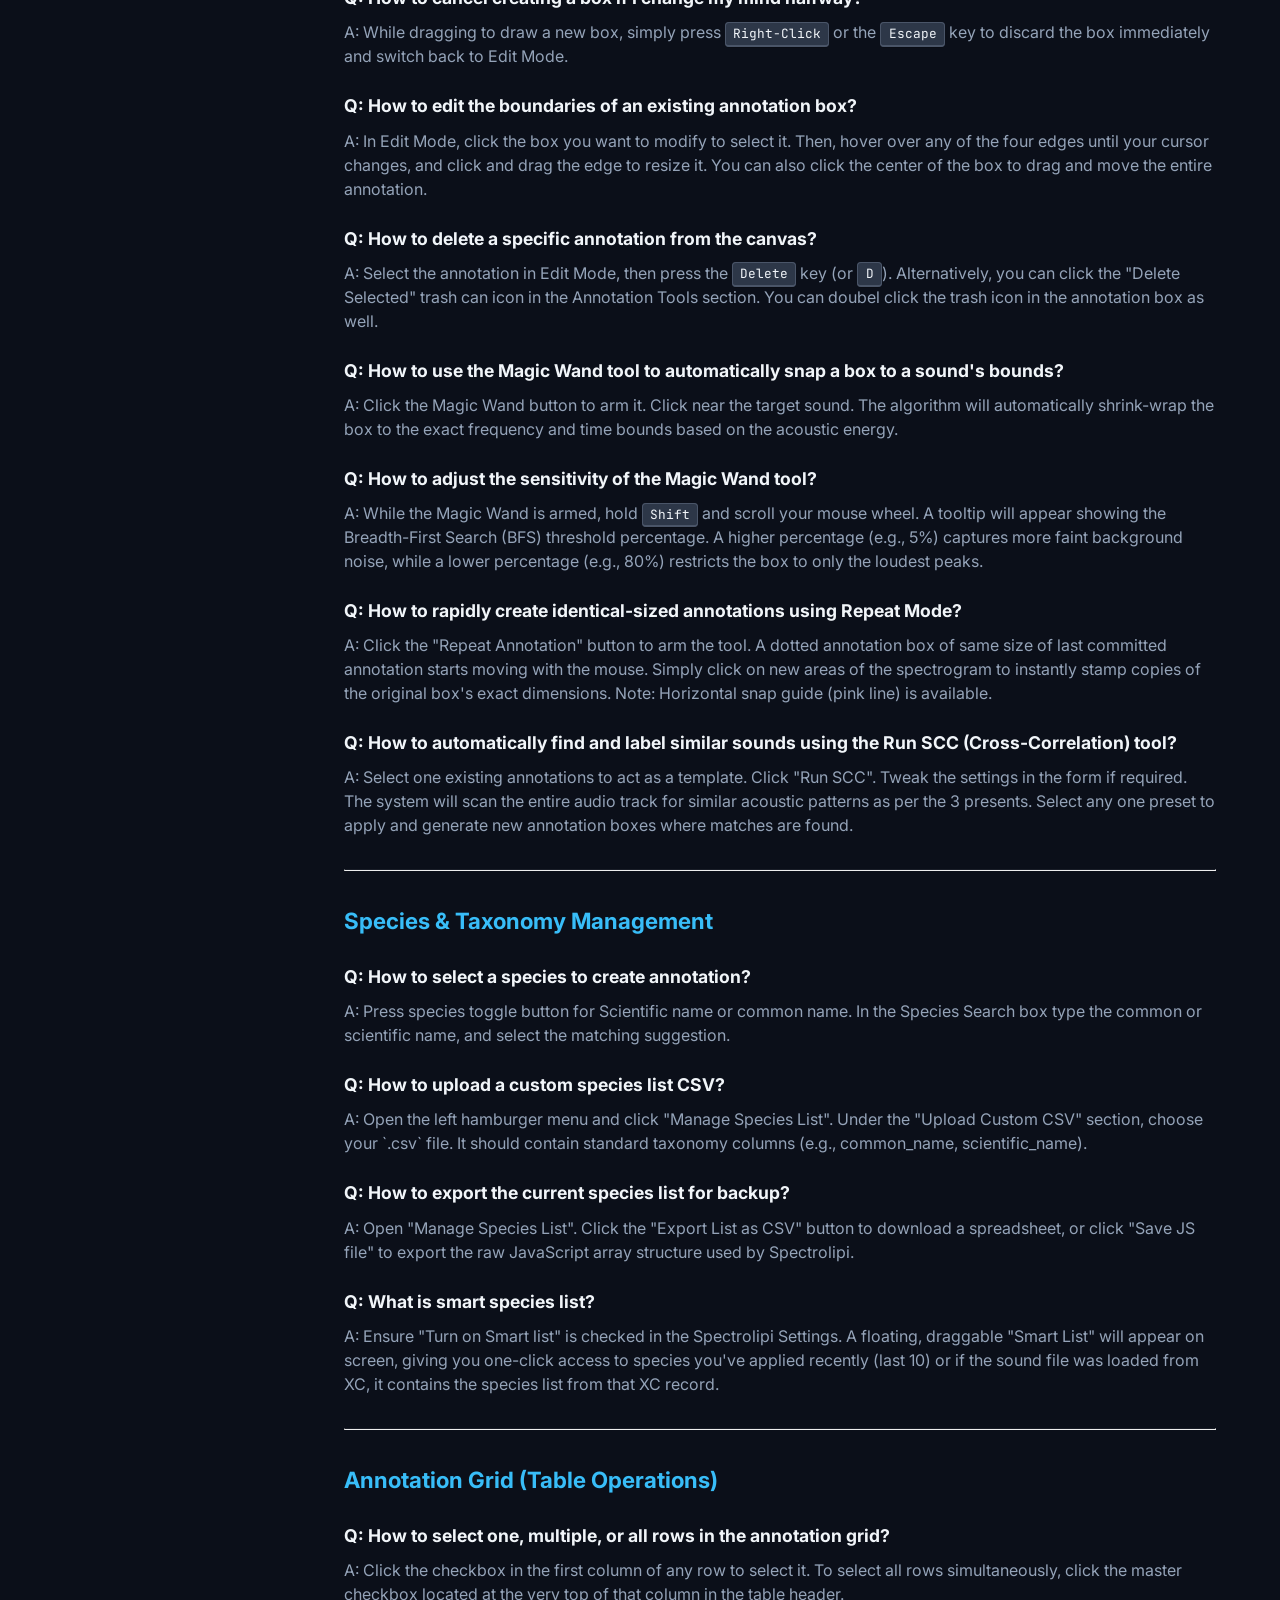
==== commit c701099a: "Undo-redo supports for annotations. Undo-redo supports for annotations. Use buttons or keyboard (Con" ====
--- a/toolbar_tools_guide.html
+++ b/toolbar_tools_guide.html
@@ -1,1611 +1 @@
-<!DOCTYPE html>
-<html lang="en">
-<head>
-  <meta charset="utf-8">
-  <title>Spectrolipi Help & Reference Guide</title>
-  <meta name="viewport" content="width=device-width, initial-scale=1">
-  <link rel="preconnect" href="https://fonts.googleapis.com">
-  <link rel="preconnect" href="https://fonts.gstatic.com" crossorigin>
-  <link href="https://fonts.googleapis.com/css2?family=Inter:wght@400;500;600;700&family=JetBrains+Mono:wght@400;500;600&display=swap" rel="stylesheet">
-  <link rel="stylesheet" href="https://cdnjs.cloudflare.com/ajax/libs/font-awesome/6.4.0/css/all.min.css">
-  <style>
-    :root {
-      --bg-color: #0b0f19;
-      --card-bg: #151f32;
-      --card-hover-bg: #1e2d4a;
-      --text-main: #f1f5f9;
-      --text-muted: #94a3b8;
-      --accent-color: #38bdf8;
-      --accent-glow: rgba(56, 189, 248, 0.15);
-      --border-color: rgba(255, 255, 255, 0.06);
-      --badge-bg: rgba(56, 189, 248, 0.08);
-      --badge-text: #38bdf8;
-      --shortcut-bg: rgba(244, 63, 94, 0.1);
-      --shortcut-text: #fb7185;
-      --kbd-bg: #2d3748;
-      --kbd-border: #4a5568;
-      --success-color: #34d399;
-      --warning-color: #fbbf24;
-    }
-
-    * {
-      box-sizing: border-box;
-      margin: 0;
-      padding: 0;
-    }
-
-    html {
-      scroll-behavior: smooth;
-    }
-
-    body {
-      font-family: 'Inter', -apple-system, BlinkMacSystemFont, "Segoe UI", Roboto, sans-serif;
-      background-color: var(--bg-color);
-      color: var(--text-main);
-      line-height: 1.6;
-      display: flex;
-      min-height: 100vh;
-    }
-
-    /* Layout structure */
-    .sidebar {
-      width: 280px;
-      background-color: #0d1321;
-      border-right: 1px solid var(--border-color);
-      padding: 2rem 1.5rem;
-      position: fixed;
-      top: 0;
-      bottom: 0;
-      left: 0;
-      overflow-y: auto;
-      z-index: 100;
-    }
-
-    .main-content {
-      margin-left: 280px;
-      flex-grow: 1;
-      padding: 3rem 4rem;
-      max-width: 1200px;
-    }
-
-    .brand {
-      display: flex;
-      align-items: center;
-      gap: 0.75rem;
-      margin-bottom: 2.5rem;
-      color: var(--text-main);
-      text-decoration: none;
-    }
-
-    .brand img {
-      height: 36px;
-      object-fit: contain;
-    }
-
-    .brand-text {
-      font-size: 1.25rem;
-      font-weight: 700;
-      background: linear-gradient(to right, #38bdf8, #818cf8);
-      -webkit-background-clip: text;
-      -webkit-text-fill-color: transparent;
-    }
-
-    /* Sidebar Navigation */
-    .nav-group {
-      margin-bottom: 2rem;
-    }
-
-    .nav-title {
-      font-size: 0.75rem;
-      font-weight: 700;
-      text-transform: uppercase;
-      letter-spacing: 0.05em;
-      color: var(--text-muted);
-      margin-bottom: 0.75rem;
-    }
-
-    .nav-links {
-      list-style: none;
-    }
-
-    .nav-links li {
-      margin-bottom: 0.35rem;
-    }
-
-    .nav-link {
-      display: flex;
-      align-items: center;
-      gap: 0.75rem;
-      padding: 0.6rem 0.8rem;
-      color: var(--text-muted);
-      text-decoration: none;
-      border-radius: 6px;
-      font-size: 0.9rem;
-      font-weight: 500;
-      transition: all 0.2s ease;
-    }
-
-    .nav-link:hover {
-      color: var(--text-main);
-      background-color: rgba(255, 255, 255, 0.04);
-    }
-
-    /* Header styling */
-    header {
-      margin-bottom: 3.5rem;
-      position: relative;
-    }
-
-    h1 {
-      font-size: 2.75rem;
-      font-weight: 800;
-      letter-spacing: -0.03em;
-      margin-bottom: 0.5rem;
-      color: var(--text-main);
-    }
-
-    .subtitle {
-      color: var(--text-muted);
-      font-size: 1.15rem;
-      margin-bottom: 2rem;
-      max-width: 800px;
-    }
-
-    /* Search Bar styling */
-    .search-container {
-      position: relative;
-      max-width: 600px;
-    }
-
-    .search-input {
-      width: 100%;
-      padding: 0.9rem 1.2rem 0.9rem 3.2rem;
-      font-size: 1.05rem;
-      border-radius: 8px;
-      border: 1px solid var(--border-color);
-      background-color: var(--card-bg);
-      color: var(--text-main);
-      outline: none;
-      transition: all 0.2s ease;
-      box-shadow: 0 4px 6px -1px rgba(0, 0, 0, 0.2);
-    }
-
-    .search-input:focus {
-      border-color: var(--accent-color);
-      box-shadow: 0 0 0 3px var(--accent-glow);
-    }
-
-    .search-icon {
-      position: absolute;
-      left: 1.2rem;
-      top: 50%;
-      transform: translateY(-50%);
-      color: var(--text-muted);
-      font-size: 1.1rem;
-    }
-
-    /* Content sections */
-    section {
-      margin-bottom: 4.5rem;
-      scroll-margin-top: 2rem;
-      padding-top: 3rem;
-      border-top: 1px solid rgba(255, 255, 255, 0.4);
-    }
-    
-    section:first-of-type {
-      border-top: none;
-      padding-top: 0;
-    }
-
-    .section-title {
-      font-size: 1.75rem;
-      font-weight: 700;
-      color: var(--text-main);
-      margin-bottom: 1.5rem;
-      display: flex;
-      align-items: center;
-      gap: 0.75rem;
-      padding-bottom: 0.5rem;
-      border-bottom: 1px solid var(--border-color);
-    }
-
-    .section-desc {
-      color: var(--text-muted);
-      margin-bottom: 2rem;
-      font-size: 1.05rem;
-    }
-
-    /* Callout styling */
-    .callout {
-      background-color: rgba(255, 255, 255, 0.02);
-      border-left: 4px solid var(--border-color);
-      padding: 1.25rem 1.5rem;
-      border-radius: 0 8px 8px 0;
-      margin-bottom: 2rem;
-    }
-
-    .callout.info {
-      border-left-color: var(--accent-color);
-      background-color: rgba(56, 189, 248, 0.02);
-    }
-
-    .callout.warning {
-      border-left-color: var(--warning-color);
-      background-color: rgba(251, 191, 36, 0.02);
-    }
-
-    .callout h4 {
-      font-size: 1.05rem;
-      font-weight: 600;
-      margin-bottom: 0.5rem;
-      display: flex;
-      align-items: center;
-      gap: 0.5rem;
-    }
-
-    /* Grids & Cards */
-    .grid {
-      display: grid;
-      grid-template-columns: repeat(auto-fill, minmax(340px, 1fr));
-      gap: 1.5rem;
-    }
-
-    .card {
-      background-color: var(--card-bg);
-      border: 1px solid var(--border-color);
-      border-radius: 12px;
-      padding: 1.75rem;
-      transition: all 0.2s cubic-bezier(0.4, 0, 0.2, 1);
-      display: flex;
-      flex-direction: column;
-      position: relative;
-    }
-
-    .card:hover {
-      transform: translateY(-2px);
-      background-color: var(--card-hover-bg);
-      border-color: rgba(56, 189, 248, 0.3);
-      box-shadow: 0 12px 20px -3px rgba(0, 0, 0, 0.4);
-    }
-
-    .card-header {
-      display: flex;
-      align-items: center;
-      gap: 1rem;
-      margin-bottom: 1.25rem;
-    }
-
-    .icon-wrapper {
-      width: 46px;
-      height: 46px;
-      border-radius: 8px;
-      background-color: rgba(56, 189, 248, 0.08);
-      display: flex;
-      align-items: center;
-      justify-content: center;
-      color: var(--accent-color);
-      font-size: 1.35rem;
-      flex-shrink: 0;
-      transition: all 0.2s ease;
-    }
-
-    .card:hover .icon-wrapper {
-      background-color: var(--accent-color);
-      color: #0b0f19;
-    }
-
-    .card-title {
-      font-size: 1.2rem;
-      font-weight: 600;
-      color: var(--text-main);
-    }
-
-    .card-desc {
-      color: var(--text-muted);
-      font-size: 0.95rem;
-      margin-bottom: 1.25rem;
-      flex-grow: 1;
-    }
-
-    .card-meta {
-      background-color: rgba(0, 0, 0, 0.2);
-      border: 1px solid var(--border-color);
-      border-radius: 6px;
-      padding: 0.85rem;
-      font-size: 0.85rem;
-      color: var(--text-muted);
-      display: flex;
-      flex-direction: column;
-      gap: 0.4rem;
-    }
-
-    .card-meta strong {
-      color: var(--text-main);
-    }
-
-    .badge {
-      display: inline-flex;
-      align-items: center;
-      gap: 0.35rem;
-      margin-top: 0.75rem;
-      padding: 0.35rem 0.65rem;
-      border-radius: 6px;
-      background-color: var(--badge-bg);
-      color: var(--badge-text);
-      font-size: 0.8rem;
-      font-weight: 600;
-      border: 1px solid rgba(56, 189, 248, 0.15);
-      align-self: flex-start;
-    }
-
-    .badge.warning {
-      background-color: rgba(251, 191, 36, 0.08);
-      color: var(--warning-color);
-      border-color: rgba(251, 191, 36, 0.15);
-    }
-
-    /* Keyboard Shortcuts Table */
-    .table-container {
-      background-color: var(--card-bg);
-      border: 1px solid var(--border-color);
-      border-radius: 12px;
-      overflow: hidden;
-      margin-bottom: 2rem;
-    }
-
-    table {
-      width: 100%;
-      border-collapse: collapse;
-      text-align: left;
-      font-size: 0.95rem;
-    }
-
-    th, td {
-      padding: 1rem 1.25rem;
-      border-bottom: 1px solid var(--border-color);
-    }
-
-    th {
-      background-color: rgba(0, 0, 0, 0.15);
-      font-weight: 600;
-      color: var(--text-main);
-      font-size: 0.85rem;
-      text-transform: uppercase;
-      letter-spacing: 0.05em;
-    }
-
-    tr:last-child td {
-      border-bottom: none;
-    }
-
-    tr:hover td {
-      background-color: rgba(255, 255, 255, 0.01);
-    }
-
-    .shortcut-tag {
-      background-color: var(--shortcut-bg);
-      color: var(--shortcut-text);
-      padding: 0.25rem 0.5rem;
-      border-radius: 6px;
-      font-size: 0.8rem;
-      font-weight: 600;
-      border: 1px solid rgba(244, 63, 94, 0.15);
-      white-space: nowrap;
-    }
-
-    /* Key styling */
-    .kbd {
-      background-color: var(--kbd-bg);
-      color: var(--text-main);
-      padding: 0.15rem 0.45rem;
-      border-radius: 4px;
-      font-family: 'JetBrains Mono', monospace;
-      font-size: 0.8rem;
-      border: 1px solid var(--kbd-border);
-      border-bottom: 2px solid var(--kbd-border);
-      box-shadow: 0 1px 0 rgba(0, 0, 0, 0.2);
-    }
-
-    .no-results {
-      text-align: center;
-      padding: 4rem;
-      color: var(--text-muted);
-      font-size: 1.15rem;
-      display: none;
-    }
-
-    .mode-box-container {
-      display: grid;
-      grid-template-columns: 1fr 1fr;
-      gap: 1.5rem;
-      margin-bottom: 2rem;
-    }
-
-    .mode-box {
-      background-color: var(--card-bg);
-      border: 1px solid var(--border-color);
-      border-radius: 12px;
-      padding: 2rem;
-    }
-
-    .mode-box.create {
-      border-left: 4px solid var(--accent-color);
-    }
-
-    .mode-box.edit {
-      border-left: 4px solid var(--success-color);
-    }
-
-    .mode-box h3 {
-      font-size: 1.35rem;
-      font-weight: 600;
-      margin-bottom: 1rem;
-      display: flex;
-      align-items: center;
-      gap: 0.75rem;
-    }
-
-    .mode-box ul {
-      margin-left: 1.5rem;
-      margin-top: 0.75rem;
-    }
-
-    .mode-box li {
-      margin-bottom: 0.5rem;
-    }
-
-    /* Responsive adjustments */
-    @media (max-width: 1024px) {
-      body {
-        flex-direction: column;
-      }
-      .sidebar {
-        width: 100%;
-        position: relative;
-        height: auto;
-        border-right: none;
-        border-bottom: 1px solid var(--border-color);
-        padding: 1.5rem;
-      }
-      .main-content {
-        margin-left: 0;
-        padding: 2rem 1.5rem;
-      }
-      .mode-box-container {
-        grid-template-columns: 1fr;
-      }
-    }
-  </style>
-</head>
-<body>
-  
-  <!-- Left Navigation Sidebar -->
-  <aside class="sidebar">
-    <a href="#" class="brand">
-      <img src="002LogoWOname_small.png" alt="Spectrolipi Logo">
-      <span class="brand-text">Spectrolipi Help</span>
-    </a>
-
-    <div class="nav-group">
-      <div class="nav-title">Navigation</div>
-      <ul class="nav-links">
-        <li><a href="#toolbar-setup" class="nav-link active"><i class="fa-solid fa-sliders"></i> Basic navigation</a></li>
-        <li><a href="#modes-section" class="nav-link"><i class="fa-solid fa-toggle-on"></i> Create vs Edit Modes</a></li>
-        <li><a href="#species-selector" class="nav-link"><i class="fa-solid fa-magnifying-glass"></i> Species Selector</a></li>
-        <li><a href="#hamburger-menu" class="nav-link"><i class="fa-solid fa-bars"></i> Hamburger Menu</a></li>
-        <li><a href="#action-tools" class="nav-link"><i class="fa-solid fa-wand-magic-sparkles"></i> Annotation Tools</a></li>
-        <li><a href="#edit-tools" class="nav-link"><i class="fa-solid fa-scissors"></i> Sound Editing Tools</a></li>
-        <li><a href="#annotation-grid" class="nav-link"><i class="fa-solid fa-table"></i> Annotation Grid</a></li>
-        <li><a href="#shortcuts-section" class="nav-link"><i class="fa-solid fa-keyboard"></i> Keyboard Shortcuts</a></li>
-        <li><a href="#qa-section" class="nav-link"><i class="fa-solid fa-circle-question"></i> Q & A</a></li>
-      </ul>
-    </div>
-  </aside>
-
-  <!-- Main Documentation Content -->
-  <main class="main-content">
-    <header>
-      <div class="search-container">
-        <i class="fa-solid fa-magnifying-glass search-icon"></i>
-        <input type="text" id="searchInput" class="search-input" placeholder="Search by tool name, keyboard shortcut, or feature keyword...">
-      </div>
-    </header>
-
-    <div id="noResults" class="no-results">
-      <i class="fa-solid fa-face-frown fa-2x" style="margin-bottom: 1rem; display: block; color: var(--accent-color);"></i>
-      No matching help sections, tools, or shortcuts found.
-    </div>
-
-    <!-- Section 1: Basic navigation -->
-    <section id="toolbar-setup" class="doc-section">
-      <h2 class="section-title">
-        <i class="fa-solid fa-sliders" style="color: var(--accent-color);"></i> Basic navigation
-      </h2>
-      <p class="section-desc">Manage files, audio parameters, playback controls, and visual rendering variables in the primary workspace.</p>
-      
-      <div class="grid">
-        <!-- Load Audio -->
-        <div class="card" data-keywords="load audio open file browser wav mp3 local files controls file-setup">
-          <div class="card-header">
-            <div class="icon-wrapper"><i class="fa-solid fa-folder-open"></i></div>
-            <div class="card-title">Load Audio</div>
-          </div>
-          <div class="card-desc">Opens a local file dialog browser to select and load audio files (WAV, MP3, etc.) directly.</div>
-          <div class="card-meta">
-            <span><strong>How to use:</strong> Click the folder icon, choose a supported file, and confirm if unsaved data alert appears.</span>
-          </div>
-        </div>
-
-        <!-- Load from XC -->
-        <div class="card" data-keywords="load from xc xeno-canto database network remote id fetch download files controls file-setup">
-          <div class="card-header">
-            <div class="icon-wrapper"><i class="fa-solid fa-cloud-arrow-down"></i></div>
-            <div class="card-title">Load from XC</div>
-          </div>
-          <div class="card-desc">Downloads audio and metadata directly from the public Xeno-canto bird sound database.</div>
-          <div class="card-meta">
-            <span><strong>How to use:</strong> Input a valid Xeno-canto catalog ID (e.g. 123456) to retrieve and load the file.</span>
-          </div>
-        </div>
-
-        <!-- Color Scheme -->
-        <div class="card" data-keywords="spectrogram color scheme theme palette viridis magma inferno grayscale jet spectroflare controls view-setup">
-          <div class="card-header">
-            <div class="icon-wrapper"><i class="fa-solid fa-palette"></i></div>
-            <div class="card-title">Color Scheme</div>
-          </div>
-          <div class="card-desc">Switches the active visual color mapping palette used to render the spectrogram.</div>
-          <div class="card-meta">
-            <span><strong>How to use:</strong> Choose from SpectroFlare (default), Viridis, Magma, Grayscale, or Jet from the dropdown.</span>
-          </div>
-        </div>
-
-        <!-- Gain Control -->
-        <div class="card" data-keywords="gain control visual brightness contrast intensity slider controls view-setup">
-          <div class="card-header">
-            <div class="icon-wrapper"><i class="fa-solid fa-sliders"></i></div>
-            <div class="card-title">Gain Control</div>
-          </div>
-          <div class="card-desc">Adjusts the spectrogram's visual brightness and contrast scale without altering underlying audio samples.</div>
-          <div class="card-meta">
-            <span><strong>How to use:</strong> Slide left/right to adjust rendering strength. Shows multipliers from 0.1x to 10.0x.</span>
-          </div>
-        </div>
-
-        <!-- Y Zoom -->
-        <div class="card" data-keywords="y zoom frequency vertical axis scale multiplier controls view-setup">
-          <div class="card-header">
-            <div class="icon-wrapper"><i class="fa-solid fa-arrows-up-down"></i></div>
-            <div class="card-title">Y Zoom (Frequency)</div>
-          </div>
-          <div class="card-desc">Magnifies the vertical frequency axis to inspect targeted frequency bands.</div>
-          <div class="card-meta">
-            <span><strong>How to use:</strong> Use the "Y" dropdown spinner on the toolbar to select magnifying factors.</span>
-          </div>
-        </div>
-
-
-
-        <!-- X Zoom -->
-        <div class="card" data-keywords="x zoom time horizontal axis scale multiplier stretch controls view-setup">
-          <div class="card-header">
-            <div class="icon-wrapper"><i class="fa-solid fa-arrows-left-right"></i></div>
-            <div class="card-title">X Zoom (Time)</div>
-          </div>
-          <div class="card-desc">Stretches or compresses the horizontal timeline axis to focus on specific audio windows.</div>
-          <div class="card-meta">
-            <span><strong>How to use:</strong> Use the "X" dropdown spinner on the toolbar to choose the multiplier.</span>
-          </div>
-        </div>
-
-        <!-- Label Toggle -->
-        <div class="card" data-keywords="label toggle cycle annotation labels badges common scientific name controls view-setup">
-          <div class="card-header">
-            <div class="icon-wrapper"><i class="fa-solid fa-tag"></i></div>
-            <div class="card-title">Label Toggle</div>
-          </div>
-          <div class="card-desc">Cycles the display format for species tags overlayed directly on the spectrogram boxes.</div>
-          <div class="card-meta">
-            <span><strong>How to use:</strong> Click to toggle label styling: Common Name, Scientific Name, or hidden.</span>
-          </div>
-        </div>
-
-        <!-- Play / Pause -->
-        <div class="card" data-keywords="play pause audio space spacebar playhead toggle controls playback">
-          <div class="card-header">
-            <div class="icon-wrapper"><i class="fa-solid fa-play"></i></div>
-            <div class="card-title">Play / Pause</div>
-          </div>
-          <div class="card-desc">Starts or pauses real-time audio playback, showing a synchronized red playhead indicator.</div>
-          <div class="card-meta">
-            <span><strong>How to use:</strong> Click the button, press <kbd class="kbd">Spacebar</kbd>, or click the timeline axis to seek and play.</span>
-          </div>
-        </div>
-
-        <!-- Magnifier -->
-        <div class="card" data-keywords="magnifier zoom hover settings toggle lens">
-          <div class="card-header">
-            <div class="icon-wrapper"><i class="fa-solid fa-magnifying-glass-plus"></i></div>
-            <div class="card-title">Magnifier</div>
-          </div>
-          <div class="card-desc">Toggles a magnifying window overlay that follows your mouse to inspect details closely. Enabled from Spectrogram settings.</div>
-        </div>
-
-        <!-- Y-Axis Interactive Zoom & Pan -->
-        <div class="card" style="grid-column: 1 / -1;" data-keywords="y axis zoom pan drag frequency scale vertical scroll wheel right click reset">
-          <div class="card-header">
-            <div class="icon-wrapper"><i class="fa-solid fa-up-down-left-right"></i></div>
-            <div class="card-title">Y-Axis Interactive Zoom & Pan</div>
-          </div>
-          <div class="card-desc">Interact directly with the vertical frequency scale on the left side of the spectrogram.</div>
-          <div class="card-meta" style="background: transparent; border: none; padding: 0; margin-top: 0.75rem;">
-            <ul style="margin-left: 1.5rem; margin-top: 0.5rem; line-height: 1.5;">
-              <li style="margin-bottom: 0.25rem;"><strong>Scroll Wheel:</strong> Hover over the Y-axis numbers and scroll up or down to zoom in/out smoothly. The zoom centers exactly where your pointer is hovering.</li>
-              <li style="margin-bottom: 0.25rem;"><strong>Drag to Pan:</strong> Click and drag up or down on the Y-axis to pan the viewable frequency range.</li>
-              <li><strong>Right-Click:</strong> Instantly resets the vertical zoom to show the full frequency range (0 to Nyquist limit).</li>
-            </ul>
-          </div>
-        </div>
-      </div>
-    </section>
-
-    <!-- Section 2: Create Mode vs Edit Mode -->
-    <section id="modes-section" class="doc-section" data-keywords="create mode edit mode annotation toggle boxes drag canvas">
-      <h2 class="section-title">
-        <i class="fa-solid fa-toggle-on" style="color: var(--accent-color);"></i> Create vs Edit Modes
-      </h2>
-      <p class="section-desc">Manage annotation workflow states to draw new boxes or modify existing bounds.</p>
-
-      <div class="mode-box-container">
-        <!-- Create Mode -->
-        <div class="mode-box create" data-keywords="create mode draw boxes click drag metadata selection alert">
-          <h3><i class="fa-solid fa-pencil" style="color: var(--accent-color);"></i> Create Mode</h3>
-          <p>Used to construct new annotation bounding boxes on the time-frequency spectrogram grid.</p>
-          <ul>
-            <li><strong>Drawing:</strong> Left-click and drag across the spectrogram canvas to select a duration and frequency range.</li>
-            <li><strong>Auto-Commit:</strong> Releasing the click (<kbd class="kbd">PointerUp</kbd>) commits the annotation to the grid database.</li>
-            <li><strong>Species Check:</strong> You <u>must</u> choose a species in the search selector first. If none is selected, creation is blocked with an alert.</li>
-            <li><strong>Abort creation:</strong> Press Escape button or Right click on the spectrogram canvas to discard the active box and switch directly to Edit Mode.</li>
-          </ul>
-        </div>
-
-        <!-- Edit Mode -->
-        <div class="mode-box edit" data-keywords="edit mode resize select controls handles translate cursor ctrl click">
-          <h3><i class="fa-solid fa-crop-simple" style="color: var(--success-color);"></i> Edit Mode</h3>
-          <p>Used to select, translate, resize, and delete existing annotations.</p>
-          <ul>
-            <li><strong>Selection:</strong> Click on an annotation box directly or check its row in the grid. Hold <kbd class="kbd">Ctrl</kbd> to select multiple boxes.</li>
-            <li><strong>Resizing:</strong> Click on a box to highlight it and reveal handles on its edges and corners. Drag these handles to adjust bounds.</li>
-            <li><strong>Moving:</strong> Click inside a highlighted box and drag to translate it in time or frequency.</li>
-            <li><strong>Navigation:</strong> Use <kbd class="kbd">Tab</kbd> / <kbd class="kbd">Shift+Tab</kbd> to cycle and edit sequentially.</li>
-          </ul>
-        </div>
-      </div>
-
-
-    </section>
-
-    <!-- Section 3: Species Selector -->
-    <section id="species-selector" class="doc-section" data-keywords="species selector search input dropdown common scientific prioritization bulk">
-      <h2 class="section-title">
-        <i class="fa-solid fa-magnifying-glass" style="color: var(--accent-color);"></i> Species Selector
-      </h2>
-      <p class="section-desc">Search, prioritize, and assign species taxonomy metadata to annotations.</p>
-
-      <div class="grid">
-        <div class="card" style="grid-column: 1 / -1;" data-keywords="species selector taxonomy inputs database priority keys search">
-          <div class="card-header">
-            <div class="icon-wrapper"><i class="fa-solid fa-magnifying-glass"></i></div>
-            <div class="card-title">Species Search & Customization</div>
-          </div>
-          <div class="card-desc">
-            The species selector controls which identity is attached to new annotations. It supports fuzzy-matching autocomplete suggestions against the active database.
-          </div>
-          <div class="card-meta" style="background: transparent; border: none; padding: 0;">
-            <p style="margin-bottom: 0.5rem;"><strong>Fuzzy Autocomplete:</strong> Type keywords (minimum 2 characters) in the search field to open suggestions. Use <kbd class="kbd">ArrowDown</kbd> / <kbd class="kbd">ArrowUp</kbd> to navigate, and <kbd class="kbd">Enter</kbd> to select.</p>
-            <p style="margin-bottom: 0.5rem;"><strong>Priority Toggle (Sci/Common):</strong> Click the mode badge toggle next to the search input to cycle the primary database search keys between Scientific Names and Common Names.</p>
-            <p style="margin-bottom: 0.5rem;"><strong>Clearing Selection:</strong> Mouse over the selected species field and click the <i class="fa-solid fa-xmark"></i> close indicator to clear selection.</p>
-            <p style="margin-bottom: 0.5rem;"><strong>Bulk Updates:</strong> Highlight multiple annotations in the table, select a new species in the selector, and click the <strong>"Update Species"</strong> button to update them all at once.</p>
-            <p><strong>Smart List:</strong> Shows a draggable list species for quick access. For a file loaded from XC, it is the species list from that XC record. This can be enabled from Spectrolipi Settings.</p>
-          </div>
-        </div>
-      </div>
-    </section>
-
-    <!-- Section 4: Hamburger Menu -->
-    <section id="hamburger-menu" class="doc-section">
-      <h2 class="section-title">
-        <i class="fa-solid fa-bars" style="color: var(--accent-color);"></i> Hamburger Menu
-      </h2>
-      <p class="section-desc">Manage system imports, exports, database states, and application parameters from the left collapsible menu overlay.</p>
-
-      <div class="grid">
-        <!-- User Guide -->
-        <div class="card" data-keywords="user guide youtube video link instructions hamburger">
-          <div class="card-header">
-            <div class="icon-wrapper"><i class="fa-solid fa-circle-info"></i></div>
-            <div class="card-title">User Guide</div>
-          </div>
-          <div class="card-desc">Redirects you to a dedicated YouTube training playlist for visual and audio annotations.</div>
-        </div>
-
-        <!-- Metadata -->
-        <div class="card" data-keywords="metadata csv overlay inspect hamburger">
-          <div class="card-header">
-            <div class="icon-wrapper"><i class="fa-solid fa-tags"></i></div>
-            <div class="card-title">Metadata</div>
-          </div>
-          <div class="card-desc">Opens the file metadata inspector panel to manage general tags (location, date, recorder, etc.).</div>
-        </div>
-
-        <!-- Upload Annotations -->
-        <div class="card" data-keywords="upload annotations import csv file hamburger">
-          <div class="card-header">
-            <div class="icon-wrapper"><i class="fa-solid fa-upload"></i></div>
-            <div class="card-title">Upload Annotations</div>
-          </div>
-          <div class="card-desc">Loads an external annotation database CSV file directly into the current spectrogram grid.</div>
-        </div>
-
-        <!-- Save Annotations -->
-        <div class="card" data-keywords="save annotations download browser memory csv hamburger">
-          <div class="card-header">
-            <div class="icon-wrapper"><i class="fa-solid fa-download"></i></div>
-            <div class="card-title">Save Annotations</div>
-          </div>
-          <div class="card-desc">Saves and downloads all annotation rows into a structured CSV file on your disk.</div>
-        </div>
-
-        <!-- Manage Species List -->
-        <div class="card" data-keywords="manage species list csv database update replace merge export js file hamburger">
-          <div class="card-header">
-            <div class="icon-wrapper"><i class="fa-solid fa-kiwi-bird"></i></div>
-            <div class="card-title">Manage Species List</div>
-          </div>
-          <div class="card-desc">Opens the taxonomy database manager panel to merge, replace, download, or export species lists.</div>
-          <div class="badge"><i class="fa-solid fa-cog"></i> Settings Available</div>
-          <div class="card-meta" style="margin-top: 0.5rem;">
-            <span><strong>Upload Custom CSV:</strong> Choose a file and select either <em>Merge</em> or <em>Replace</em> bulk modes.</span>
-            <span><strong>Export files:</strong> Export list as CSV, or save as JS code matching `species-data.js` conventions.</span>
-          </div>
-        </div>
-
-        <!-- Export Audio -->
-        <div class="card" data-keywords="export audio wav sampling rate bit depth download hamburger">
-          <div class="card-header">
-            <div class="icon-wrapper"><i class="fa-solid fa-file-audio"></i></div>
-            <div class="card-title">Export Audio</div>
-          </div>
-          <div class="card-desc">Launches the WAV exporter. Configure output sample rate, PCM bit depth, and save the audio.</div>
-        </div>
-
-        <!-- Export Video -->
-        <div class="card" data-keywords="export video mp4 spectrogram render download hamburger">
-          <div class="card-header">
-            <div class="icon-wrapper"><i class="fa-solid fa-video"></i></div>
-            <div class="card-title">Export Video</div>
-          </div>
-          <div class="card-desc">Generates a high-quality video clip of the scrolling spectrogram (limited to 1 minute).</div>
-        </div>
-
-        <!-- Generate Clips -->
-        <div class="card" data-keywords="generate clips slice slice audio wav export annotations hamburger">
-          <div class="card-header">
-            <div class="icon-wrapper"><i class="fa-solid fa-scissors"></i></div>
-            <div class="card-title">Generate Clips</div>
-          </div>
-          <div class="card-desc">Slices the audio file into separate WAV clips, creating one file for each drawn annotation box.</div>
-        </div>
-
-        <!-- Run BirdNET -->
-        <div class="card" data-keywords="run birdnet classifier detection machine learning model hamburger">
-          <div class="card-header">
-            <div class="icon-wrapper"><i class="fa-solid fa-robot"></i></div>
-            <div class="card-title">Run BirdNET</div>
-          </div>
-          <div class="card-desc">Triggers artificial intelligence classification on the loaded audio file or active selections.</div>
-        </div>
-
-        <!-- Spectrolipi Settings -->
-        <div class="card" data-keywords="spectrolipi settings magnifier checkbox options recent species format default hamburger">
-          <div class="card-header">
-            <div class="icon-wrapper"><i class="fa-solid fa-gear"></i></div>
-            <div class="card-title">Spectrolipi Settings</div>
-          </div>
-          <div class="card-desc">Configure application-wide display features, overlay parameters, and toggle options.</div>
-          <div class="badge"><i class="fa-solid fa-cog"></i> Settings Available</div>
-          <div class="card-meta" style="margin-top: 0.5rem;">
-            <span><strong>Turn on Smart List:</strong> Shows draggable list of species for quick access.</span>
-            <span><strong>Turn on Magnifier:</strong> Toggles magnifying window overlay that follows your mouse.</span>
-            <span><strong>Default Species Format:</strong> Sets default display format to Scientific or Common name.</span>
-          </div>
-        </div>
-
-        <!-- Xeno-canto Integration -->
-        <div class="card" style="grid-column: 1 / -1;" data-keywords="xeno-canto integration api upload create set database hamburger export json api key fields">
-          <div class="card-header">
-            <div class="icon-wrapper"><i class="fa-solid fa-share-nodes"></i></div>
-            <div class="card-title">Xeno-canto Integration</div>
-          </div>
-          <div class="card-desc">Sub-menu to upload annotations directly to Xeno-canto via API or create combined datasets.</div>
-          <div class="card-meta" style="background: transparent; border: none; padding: 0; margin-top: 0.75rem;">
-            <p><strong>Upload to Xeno-Canto Form Fields:</strong></p>
-            <ul style="margin-left: 1.5rem; margin-top: 0.5rem; line-height: 1.5;">
-              <li style="margin-bottom: 0.25rem;"><strong>Metadata Fields:</strong> Xeno-canto file no (Mandatory), Annotation set name, Set creator, Set owner, Set source, Set URL, Project, Project URL, Funding, Taxon coverage, Completeness.</li>
-              <li style="margin-bottom: 0.25rem;"><strong>API Configuration & Defaults (Saved locally):</strong> API key (To be copied from Xeno-canto website > Your account page), Annotator display name, Default Annotation license, API endpoint.</li>
-              <li><strong>Upload Options:</strong> <strong>Export JSON</strong> (Saves the annotation set as a local JSON file) and <strong>Direct Upload with API</strong> (Posts the data directly to Xeno-canto servers).</li>
-            </ul>
-          </div>
-        </div>
-
-        <!-- Your Xeno-Canto Recordings -->
-        <div class="card" style="grid-column: 1 / -1;" data-keywords="xeno-canto recordings dashboard fetch metadata grid columns details annotation">
-          <div class="card-header">
-            <div class="icon-wrapper"><i class="fa-solid fa-list-check"></i></div>
-            <div class="card-title">Your Xeno-Canto Recordings</div>
-          </div>
-          <div class="card-desc">Fetches and displays a comprehensive grid of all your uploaded Xeno-Canto recordings and metadata.</div>
-          <div class="card-meta" style="background: transparent; border: none; padding: 0; margin-top: 0.75rem;">
-            <ul style="margin-left: 1.5rem; margin-top: 0.5rem; line-height: 1.5;">
-              <li style="margin-bottom: 0.25rem;"><strong>Customizable Grid:</strong> Sort, drag, and toggle visibility of over 30 metadata columns (Location, Remarks, Quality, etc.). Your column layout is saved automatically.</li>
-              <li style="margin-bottom: 0.25rem;"><strong>Details View:</strong> Click the <i class="fa-solid fa-circle-info" style="color:#60a5fa"></i> icon on any row to view hidden metadata properties without cluttering your grid.</li>
-              <li><strong>Smart XC Number Links:</strong> Click on the XC Number of any recording to open it. <strong>If annotations are present</strong>, they are automatically downloaded. <strong>If annotations are not present</strong>, the audio is loaded so the user can start annotating it immediately!</li>
-            </ul>
-          </div>
-        </div>
-      </div>
-    </section>
-
-    <!-- Section 5: Action Tools -->
-    <section id="action-tools" class="doc-section">
-      <h2 class="section-title">
-        <i class="fa-solid fa-wand-magic-sparkles" style="color: var(--accent-color);"></i> Annotation Tools
-      </h2>
-      <p class="section-desc">Tools for automating, bulk updating, and processing annotations.</p>
-      
-      <div class="grid">
-        <!-- Delete -->
-        <div class="card" data-keywords="delete remove trash selected rows annotations">
-          <div class="card-header">
-            <div class="icon-wrapper"><i class="fa-solid fa-trash"></i></div>
-            <div class="card-title">Delete Selected</div>
-          </div>
-          <div class="card-desc">Deletes all currently selected annotations from the grid and spectrogram canvas.</div>
-          <div class="card-meta">
-            <span><strong>How to use:</strong> Select one or more rows in the Annotation Grid using the checkboxes, then click this button.</span>
-          </div>
-        </div>
-
-        <!-- Magic Wand -->
-        <div class="card" data-keywords="magic wand auto detect bounds select spark">
-          <div class="card-header">
-            <div class="icon-wrapper"><i class="fa-solid fa-wand-magic-sparkles"></i></div>
-            <div class="card-title">Magic Wand</div>
-          </div>
-          <div class="card-desc">Auto-detects boundaries of an acoustic event based on energy levels when clicked.</div>
-          <div class="card-meta">
-            <span><strong>How to use:</strong> Click the tool to activate. Drag a loose rectangle around the target sound. Spectrolipi will automatically snap the box to the exact frequency and time bounds.</span>
-          </div>
-        </div>
-
-        <!-- Repeat -->
-        <div class="card" data-keywords="repeat copy dimensions next previous clone">
-          <div class="card-header">
-            <div class="icon-wrapper"><i class="fa-solid fa-repeat"></i></div>
-            <div class="card-title">Repeat Annotation</div>
-          </div>
-          <div class="card-desc">When armed, copies the exact dimensions of the last drawn annotation to the next click location.</div>
-          <div class="card-meta">
-            <span><strong>How to use:</strong> Click a previously created box to select it. Then activate Repeat Mode. Hover over a new area in the spectrogram and click to stamp an identically-sized box.</span>
-          </div>
-        </div>
-
-        <!-- Bulk Update Tags -->
-        <div class="card" data-keywords="update tags bulk multiple edit fields sex life stage sound type">
-          <div class="card-header">
-            <div class="icon-wrapper"><i class="fa-solid fa-tags"></i></div>
-            <div class="card-title">Update Tags</div>
-          </div>
-          <div class="card-desc">Applies selected metadata tags (Sex, Life Stage, Sound Type) to all currently selected rows.</div>
-          <div class="card-meta">
-            <span><strong>How to use:</strong> Select one or more rows in the Annotation Grid using the checkboxes, then click 'Update tags' to open the tag editor dialog for the selected rows.</span>
-          </div>
-        </div>
-
-        <!-- Bulk Update Species -->
-        <div class="card" data-keywords="update species bulk list taxonomy assign apply">
-          <div class="card-header">
-            <div class="icon-wrapper"><i class="fa-solid fa-list"></i></div>
-            <div class="card-title">Update Species</div>
-          </div>
-          <div class="card-desc">Applies the current species selected in the Species Selector to all currently selected annotation rows.</div>
-          <div class="card-meta">
-            <span><strong>How to use:</strong> Select one or more rows in the Annotation Grid, then choose a new species from the Species Selector dashboard, and click this button to apply it to all selected rows.</span>
-          </div>
-        </div>
-
-        <!-- Run SCC -->
-        <div class="card" data-keywords="scc spectrogram cross correlation pattern matching template">
-          <div class="card-header">
-            <div class="icon-wrapper"><i class="fa-solid fa-chart-line"></i></div>
-            <div class="card-title">Run SCC</div>
-          </div>
-          <div class="card-desc">Runs Spectrogram Cross-Correlation to automatically find similar acoustic patterns using selected templates.</div>
-          <div class="card-meta">
-            <span><strong>How to use:</strong> Highlight one or more existing annotations as templates. Click this button to run cross-correlation across the audio track to find and automatically label similar sounds.</span>
-          </div>
-        </div>
-      </div>
-    </section>
-
-    <!-- Section 6: Edit Tools -->
-    <section id="edit-tools" class="doc-section">
-      <h2 class="section-title">
-        <i class="fa-solid fa-scissors" style="color: var(--accent-color);"></i> Sound Editing Tools
-      </h2>
-      <p class="section-desc">Destructive editing tools for modifying the underlying audio and spectrogram data.</p>
-      
-      <div class="grid">
-        <!-- Select Span -->
-        <div class="card" data-keywords="select time span pointer cursor highlight area">
-          <div class="card-header">
-            <div class="icon-wrapper"><i class="fa-solid fa-arrow-pointer"></i></div>
-            <div class="card-title">Select Time Span</div>
-          </div>
-          <div class="card-desc">Activates timeline selection mode. Drag on the timeline to highlight a time span for audio editing.</div>
-          <div class="card-meta">
-            <span><strong>How to use:</strong> Click the tool to activate. Click and drag horizontally across the spectrogram canvas to define a specific time block.</span>
-          </div>
-        </div>
-
-        <!-- Cut -->
-        <div class="card" data-keywords="cut remove slice trim delete audio selection">
-          <div class="card-header">
-            <div class="icon-wrapper"><i class="fa-solid fa-scissors"></i></div>
-            <div class="card-title">Cut Audio</div>
-          </div>
-          <div class="card-desc">Removes the currently highlighted time span selection entirely from the audio track.</div>
-          <div class="card-meta">
-            <span><strong>How to use:</strong> Create a time span selection first, then click this button to completely remove the highlighted audio section. The remaining audio will collapse together.</span>
-          </div>
-        </div>
-
-        <!-- Silence -->
-        <div class="card" data-keywords="silence mute volume zero selection time span">
-          <div class="card-header">
-            <div class="icon-wrapper"><i class="fa-solid fa-volume-xmark"></i></div>
-            <div class="card-title">Silence Audio</div>
-          </div>
-          <div class="card-desc">Opens a dialog to either <strong>Replace</strong> the selected time span with silence (keeping total length intact), or <strong>Insert</strong> a custom duration of silence at the selection, expanding the audio track length.</div>
-          <div class="card-meta">
-            <span><strong>How to use:</strong> Create a time span selection and click this button. Choose your preferred mode and duration in the dialog, then click Apply.</span>
-          </div>
-        </div>
-
-        <!-- Filters -->
-        <div class="card" data-keywords="filters high pass low eq frequency cutoff block">
-          <div class="card-header">
-            <div class="icon-wrapper"><i class="fa-solid fa-filter"></i></div>
-            <div class="card-title">Apply Filters</div>
-          </div>
-          <div class="card-desc">Opens the filter dialog to apply High Pass or Low Pass effects to the active selection or the whole track.</div>
-          <div class="card-meta">
-            <span><strong>How to use:</strong> (Optional) Create a time selection. Click this button to open the filter dialog, enter a High Pass or Low Pass cutoff frequency, and apply it to the selection or the whole file.</span>
-          </div>
-        </div>
-
-        <!-- Normalize -->
-        <div class="card" data-keywords="normalize peak volume gain amplitude balance boost">
-          <div class="card-header">
-            <div class="icon-wrapper"><i class="fa-solid fa-bars-staggered"></i></div>
-            <div class="card-title">Normalize</div>
-          </div>
-          <div class="card-desc">Adjusts the audio amplitude of the selected area or whole file to reach a target peak level (e.g., -3dB).</div>
-          <div class="card-meta">
-            <span><strong>How to use:</strong> (Optional) Create a time selection. Click this button, set your target peak decibel level (e.g., -3dB), and apply it to balance the audio amplitude.</span>
-          </div>
-        </div>
-
-        <!-- Spectral Stamp -->
-        <div class="card" data-keywords="spectral stamp copy paste clone area frequency clone">
-          <div class="card-header">
-            <div class="icon-wrapper"><i class="fa-solid fa-stamp"></i></div>
-            <div class="card-title">Spectral Stamp</div>
-          </div>
-          <div class="card-desc">Copies a specific frequency-time rectangular area to paste and replace into another area.</div>
-          <div class="card-meta">
-            <span><strong>How to use:</strong> Press the Spectral stamp button. Create a box around the area to be replaced (Noisy area). Move the box to the area where clean background is present. The Noisy area gets replaced with clean background.</span>
-          </div>
-        </div>
-
-        <!-- Undo Cut/Edit -->
-        <div class="card" data-keywords="undo revert edit cut silence normalize return back">
-          <div class="card-header">
-            <div class="icon-wrapper"><i class="fa-solid fa-rotate-left"></i></div>
-            <div class="card-title">Undo Edit</div>
-          </div>
-          <div class="card-desc">Reverts the most recent destructive audio edit (Cut, Silence, Filter, Normalize).</div>
-          <div class="card-meta">
-            <span><strong>How to use:</strong> Click this button to revert the most recent audio modification. If you made a mistake cutting or silencing, this restores the audio state.</span>
-          </div>
-        </div>
-      </div>
-    </section>
-
-    <!-- Section 7: Annotation Grid -->
-    <section id="annotation-grid" class="doc-section">
-      <h2 class="section-title">
-        <i class="fa-solid fa-table" style="color: var(--accent-color);"></i> Annotation Grid
-      </h2>
-      <p class="section-desc">The interactive table below the spectrogram that displays all current annotations.</p>
-      
-      <div class="grid">
-        <div class="card" style="grid-column: 1 / -1;" data-keywords="annotation grid table tabulator sort columns adjust width select rows hamburger menu upload save">
-          <div class="card-header">
-            <div class="icon-wrapper"><i class="fa-solid fa-table-list"></i></div>
-            <div class="card-title">Grid Features & Navigation</div>
-          </div>
-          <div class="card-desc">
-            The Annotation Grid provides a tabular view of all your bounding boxes, synchronized in real-time with the canvas.
-          </div>
-          <div class="card-meta" style="background: transparent; border: none; padding: 0;">
-            <p style="margin-bottom: 0.5rem;"><strong>Row Selection:</strong> Click the checkbox in the first column to select a row. Click the master checkbox in the header to <strong>Select All</strong> or deselect all rows.</p>
-            <p style="margin-bottom: 0.5rem;"><strong>Sorting Columns:</strong> Click on any column header (e.g., Begin Time, Species) to sort the grid in ascending or descending order based on that field.</p>
-            <p style="margin-bottom: 0.5rem;"><strong>Adjusting Width:</strong> Hover over the border between two column headers and drag horizontally to resize column widths.</p>
-            <p style="margin-bottom: 0.5rem;"><strong>Movable Columns:</strong> Click and drag a column header to reorder columns according to your preference.</p>
-            <p style="margin-bottom: 0.5rem;"><strong>Grid Hamburger Menu:</strong> Accessible directly from the grid interface, this local menu provides quick access to <strong>Upload Annotations</strong> and <strong>Save Annotations</strong> directly to and from the table.</p>
-            <p><strong>Inline Editing:</strong> Double-click on specific cells (like Notes) to edit their content directly within the grid.</p>
-          </div>
-        </div>
-      </div>
-    </section>
-
-    <!-- Section 8: Keyboard Shortcuts -->
-    <section id="shortcuts-section" class="doc-section">
-      <h2 class="section-title">
-        <i class="fa-solid fa-keyboard" style="color: var(--accent-color);"></i> Keyboard Shortcuts
-      </h2>
-      <p class="section-desc">A centralized reference for all keyboard inputs, event listeners, and navigation mappings in Spectrolipi.</p>
-
-      <!-- Playback Shortcuts -->
-      <h3 style="font-size: 1.25rem; margin-bottom: 0.75rem; color: var(--accent-color);">Playback & Timeline Navigation</h3>
-      <div class="table-container" data-keywords="space bar play pause left right arrow seek jump keyboard shortcuts">
-        <table>
-          <thead>
-            <tr>
-              <th style="width: 25%;">Shortcut Key</th>
-              <th style="width: 40%;">Description</th>
-              <th style="width: 35%;">Action Scope</th>
-            </tr>
-          </thead>
-          <tbody>
-            <tr data-keywords="space spacebar play pause">
-              <td><kbd class="kbd">Spacebar</kbd></td>
-              <td>Toggles audio playback (Play / Pause).</td>
-              <td>Global playback state</td>
-            </tr>
-            <tr data-keywords="arrowleft arrowright seek step">
-              <td><kbd class="kbd">←</kbd> / <kbd class="kbd">→</kbd></td>
-              <td>Seeks the playhead backward or forward. Step size depends on zoom factors.</td>
-              <td>Global audio player</td>
-            </tr>
-            <tr data-keywords="shift arrowleft arrowright seek double speed">
-              <td><kbd class="kbd">Shift</kbd> + <kbd class="kbd">←</kbd> / <kbd class="kbd">→</kbd></td>
-              <td>Seeks backward or forward at double the normal step speed.</td>
-              <td>Global audio player</td>
-            </tr>
-            <tr data-keywords="ctrl cmd arrowleft arrowright home end jump start">
-              <td><kbd class="kbd">Ctrl / Cmd</kbd> + <kbd class="kbd">←</kbd> / <kbd class="kbd">→</kbd></td>
-              <td>Instantly jumps the playhead to the start or end of the audio track.</td>
-              <td>Global audio player</td>
-            </tr>
-            <tr data-keywords="scroll wheel zoom y axis frequency">
-              <td><kbd class="kbd">Scroll Wheel</kbd> <span class="shortcut-tag">Hover Y-Axis</span></td>
-              <td>Zooms in/out on the vertical frequency axis relative to pointer.</td>
-              <td>Y-Axis Scaling</td>
-            </tr>
-            <tr data-keywords="drag left click pan y axis frequency">
-              <td><kbd class="kbd">Click & Drag</kbd> <span class="shortcut-tag">Hover Y-Axis</span></td>
-              <td>Pans the viewable frequency range up or down.</td>
-              <td>Y-Axis Scaling</td>
-            </tr>
-            <tr data-keywords="right click reset y axis frequency full spectrum">
-              <td><kbd class="kbd">Right-Click</kbd> <span class="shortcut-tag">Hover Y-Axis</span></td>
-              <td>Instantly resets the vertical zoom to show the full frequency range.</td>
-              <td>Y-Axis Scaling</td>
-            </tr>
-          </tbody>
-        </table>
-      </div>
-
-      <!-- Annotation & Edit Shortcuts -->
-      <h3 style="font-size: 1.25rem; margin-bottom: 0.75rem; color: var(--accent-color);">Annotation Creation & Edit Modes</h3>
-      <div class="table-container" data-keywords="escape delete ctrl tab shift tab edit mode cancel shortcuts">
-        <table>
-          <thead>
-            <tr>
-              <th style="width: 25%;">Shortcut Key</th>
-              <th style="width: 40%;">Description</th>
-              <th style="width: 35%;">Action Scope</th>
-            </tr>
-          </thead>
-          <tbody>
-            <tr data-keywords="escape cancel deselect clear selection">
-              <td><kbd class="kbd">Escape</kbd></td>
-              <td>Deselects all annotations, cancels active editing fields, and clears box highlights.</td>
-              <td>Edit Mode / Table View</td>
-            </tr>
-            <tr data-keywords="delete d delete selected rows trash">
-              <td><kbd class="kbd">Delete</kbd> or <kbd class="kbd">D</kbd> / <kbd class="kbd">d</kbd></td>
-              <td>Deletes all currently selected annotations from grid and spectrogram canvas.</td>
-              <td>Edit Mode / Table View</td>
-            </tr>
-            <tr data-keywords="tab cycle next box annotation scroll">
-              <td><kbd class="kbd">Tab</kbd></td>
-              <td>Saves the active edit box and jumps focus to the next box (chronological order).</td>
-              <td>Edit Mode navigation</td>
-            </tr>
-            <tr data-keywords="shift tab cycle previous box annotation scroll">
-              <td><kbd class="kbd">Shift</kbd> + <kbd class="kbd">Tab</kbd></td>
-              <td>Saves the active edit box and jumps focus to the previous box.</td>
-              <td>Edit Mode navigation</td>
-            </tr>
-            <tr data-keywords="right click contextmenu cancel create edit">
-              <td><kbd class="kbd">Right-Click</kbd></td>
-              <td>Toggles between Create mode & Edit mode.</td>
-              <td>Spectrogram Canvas</td>
-            </tr>
-          </tbody>
-        </table>
-      </div>
-
-      <!-- Advanced Tool Shortcuts -->
-      <h3 style="font-size: 1.25rem; margin-bottom: 0.75rem; color: var(--accent-color);">Advanced Tools (Magic Wand, Stamp, Audio Cut)</h3>
-      <div class="table-container" data-keywords="shift scroll wheel magic wand escape stamp shortcuts">
-        <table>
-          <thead>
-            <tr>
-              <th style="width: 25%;">Shortcut Key</th>
-              <th style="width: 40%;">Description</th>
-              <th style="width: 35%;">Action Scope</th>
-            </tr>
-          </thead>
-          <tbody>
-            <tr data-keywords="shift scroll adjust sensitivity magic wand bfs">
-              <td><kbd class="kbd">Shift</kbd> + <kbd class="kbd">Scroll Wheel</kbd></td>
-              <td>Adjusts algorithm sensitivity (1% to 99%) in real-time during Magic Wand sessions.</td>
-              <td>Magic Wand auto-detection</td>
-            </tr>
-            <tr data-keywords="escape cancel magic wand repeat stamp active">
-              <td><kbd class="kbd">Escape</kbd> <span class="shortcut-tag">Tool armed</span></td>
-              <td>Exits Magic Wand mode, Repeat Mode, or Spectral Stamp Mode safely.</td>
-              <td>Active Tool Session</td>
-            </tr>
-            <tr data-keywords="escape cancel selection cut mode viewport">
-              <td><kbd class="kbd">Escape</kbd> <span class="shortcut-tag">Selection active</span></td>
-              <td>Disarms the timeline slice selection (Cut) overlay.</td>
-              <td>Cut & Selection Overlay</td>
-            </tr>
-          </tbody>
-        </table>
-      </div>
-    </section>
-
-    <!-- Section 9: Q & A -->
-    <section id="qa-section" class="doc-section">
-      <h2 class="section-title">
-        <i class="fa-solid fa-circle-question" style="color: var(--accent-color);"></i> Q & A
-      </h2>
-      <p class="section-desc">Detailed answers and workflows for common questions and advanced features.</p>
-
-      <h3 style="color: var(--accent-color); margin-bottom: 1.5rem; font-size: 1.4rem;">File Management & Setup</h3>
-      
-      <div class="qa-item" style="margin-bottom: 1.5rem;" data-keywords="load audio open file local computer wav mp3">
-        <h4 style="font-size: 1.1rem; margin-bottom: 0.5rem; color: var(--text-main);">Q: How to load an audio file from my local computer?</h4>
-        <p style="color: var(--text-muted); line-height: 1.5;">A: Click the "Load Audio" button (Folder icon) on the main toolbar. This will open a standard file browser window. Select your supported audio file (.wav, .mp3) and click Open. If you have unsaved annotations, a warning will appear before replacing the current workspace.</p>
-      </div>
-
-      <div class="qa-item" style="margin-bottom: 1.5rem;" data-keywords="load from xc xeno canto download">
-        <h4 style="font-size: 1.1rem; margin-bottom: 0.5rem; color: var(--text-main);">Q: How to load an audio file directly from the Xeno-canto database?</h4>
-        <p style="color: var(--text-muted); line-height: 1.5;">A: Click the "Load from XC" button (Cloud download icon) on the toolbar. Enter a valid 6-digit Xeno-canto catalog ID number into the prompt, and Spectrolipi will automatically download and render the audio file without needing to visit the website.</p>
-      </div>
-
-      <div class="qa-item" style="margin-bottom: 1.5rem;" data-keywords="import csv upload annotations database">
-        <h4 style="font-size: 1.1rem; margin-bottom: 0.5rem; color: var(--text-main);">Q: How to import an existing CSV annotation file into the current workspace?</h4>
-        <p style="color: var(--text-muted); line-height: 1.5;">A: Open the left hamburger menu and click "Upload Annotations", or use the local hamburger menu inside the Annotation Grid itself. Select your CSV file. Ensure the CSV matches the expected header format so Spectrolipi can correctly draw the boxes.</p>
-      </div>
-
-      <div class="qa-item" style="margin-bottom: 1.5rem;" data-keywords="save annotations download csv export">
-        <h4 style="font-size: 1.1rem; margin-bottom: 0.5rem; color: var(--text-main);">Q: How to save and download my current annotations to a CSV file?</h4>
-        <p style="color: var(--text-muted); line-height: 1.5;">A: Open the left hamburger menu and click "Save Annotations", or use the local hamburger menu inside the Annotation Grid. This will immediately compile all your current rows and download a `.csv` file to your computer's default downloads folder.</p>
-      </div>
-
-      <hr style="border-top: 1px solid var(--border-color); margin: 2rem 0;">
-
-      <h3 style="color: var(--accent-color); margin-bottom: 1.5rem; font-size: 1.4rem;">Basic Navigation & Playback</h3>
-
-      <div class="qa-item" style="margin-bottom: 1.5rem;" data-keywords="play pause audio spacebar">
-        <h4 style="font-size: 1.1rem; margin-bottom: 0.5rem; color: var(--text-main);">Q: How to play or pause the audio track?</h4>
-        <p style="color: var(--text-muted); line-height: 1.5;">A: You can click the Play/Pause button on the main toolbar, or simply press the <kbd class="kbd">Spacebar</kbd> on your keyboard. You can also click directly on the red playhead timeline bar to start playback from a specific timestamp.</p>
-      </div>
-
-      <div class="qa-item" style="margin-bottom: 1.5rem;" data-keywords="jump beginning end timeline audio">
-        <h4 style="font-size: 1.1rem; margin-bottom: 0.5rem; color: var(--text-main);">Q: How to quickly jump to the beginning or end of the audio track?</h4>
-        <p style="color: var(--text-muted); line-height: 1.5;">A: Press <kbd class="kbd">Ctrl</kbd> + <kbd class="kbd">←</kbd> to instantly jump to the start of the audio file. Press <kbd class="kbd">Ctrl</kbd> + <kbd class="kbd">→</kbd> to jump to the very end.</p>
-      </div>
-
-      <div class="qa-item" style="margin-bottom: 1.5rem;" data-keywords="seek forward backward timeline fast step">
-        <h4 style="font-size: 1.1rem; margin-bottom: 0.5rem; color: var(--text-main);">Q: How to seek forward or backward through the timeline?</h4>
-        <p style="color: var(--text-muted); line-height: 1.5;">A: Use the <kbd class="kbd">←</kbd> and <kbd class="kbd">→</kbd> arrow keys to step backward or forward through the audio timeline. Holding <kbd class="kbd">Shift</kbd> while pressing the arrows will seek at double the speed.</p>
-      </div>
-
-      <div class="qa-item" style="margin-bottom: 1.5rem;" data-keywords="zoom x axis timeline compress">
-        <h4 style="font-size: 1.1rem; margin-bottom: 0.5rem; color: var(--text-main);">Q: How to zoom in or out on the timeline (X-Axis)?</h4>
-        <p style="color: var(--text-muted); line-height: 1.5;">A: Use the "X" dropdown spinner on the main toolbar. Increasing the multiplier stretches the horizontal axis so you can see shorter windows of time in higher detail.</p>
-      </div>
-
-      <div class="qa-item" style="margin-bottom: 1.5rem;" data-keywords="zoom y axis frequency scale pan drag right click">
-        <h4 style="font-size: 1.1rem; margin-bottom: 0.5rem; color: var(--text-main);">Q: How to zoom in or out on the vertical frequency scale (Y-Axis)?</h4>
-        <p style="color: var(--text-muted); line-height: 1.5;">A: You can use the "Y" dropdown spinner on the toolbar for gross adjustments, or simply hover your mouse over the vertical frequency axis numbers on the left and use your scroll wheel to smoothly zoom in or out. You can also click and drag the numbers up or down to pan the frequency view. Right-click the axis to instantly reset the zoom to show the full spectrum.</p>
-      </div>
-
-      <div class="qa-item" style="margin-bottom: 1.5rem;" data-keywords="magnifier inspect details lens">
-        <h4 style="font-size: 1.1rem; margin-bottom: 0.5rem; color: var(--text-main);">Q: How to turn on the Magnifier to inspect small details?</h4>
-        <p style="color: var(--text-muted); line-height: 1.5;">A: Open the left hamburger menu and select "Spectrolipi Settings" (the gear icon). Check the box for "Turn On Magnifier". A floating magnifying glass overlay will now follow your cursor across the spectrogram.</p>
-      </div>
-
-      <hr style="border-top: 1px solid var(--border-color); margin: 2rem 0;">
-
-      <h3 style="color: var(--accent-color); margin-bottom: 1.5rem; font-size: 1.4rem;">Visuals & Display Setup</h3>
-
-      <div class="qa-item" style="margin-bottom: 1.5rem;" data-keywords="color scheme theme palette viridis grayscale">
-        <h4 style="font-size: 1.1rem; margin-bottom: 0.5rem; color: var(--text-main);">Q: How to change the color scheme/palette of the spectrogram?</h4>
-        <p style="color: var(--text-muted); line-height: 1.5;">A: Use the "Color Scheme" dropdown on the main toolbar. Spectrolipi defaults to SpectroFlare, but you can choose from alternatives like Viridis, Magma, Grayscale, or Jet.</p>
-      </div>
-
-      <div class="qa-item" style="margin-bottom: 1.5rem;" data-keywords="gain contrast brightness slider visual">
-        <h4 style="font-size: 1.1rem; margin-bottom: 0.5rem; color: var(--text-main);">Q: How to adjust the brightness and contrast (Gain) of the spectrogram visuals?</h4>
-        <p style="color: var(--text-muted); line-height: 1.5;">A: Use the "Gain Control" slider on the main toolbar. Sliding it to the right increases the visual intensity of faint sounds. Note that this is purely a visual rendering change and does not affect the actual amplitude of the audio file itself.</p>
-      </div>
-
-      <div class="qa-item" style="margin-bottom: 1.5rem;" data-keywords="settings spectrolipi config parameters annotation mode">
-        <h4 style="font-size: 1.1rem; margin-bottom: 0.5rem; color: var(--text-main);">Q: Which settings are available in Spectrolipi settings?</h4>
-        <p style="color: var(--text-muted); line-height: 1.5;">A: Open the left hamburger menu and click "Spectrolipi Settings". A configuration dialog will appear featuring:<br>
-        • <strong>Annotation Mode:</strong> Toggle between "Time-Frequency (Boxes)" or "Temporal (Intervals)".<br>
-        • <strong>Magic box pad (px):</strong> Padding for creating annotation box around the detecttion of acoustic energy.<br>
-        • <strong>Repeat last sensitivity:</strong> Checkbox dictating whether the Magic Wand remembers sensitivity of last commnited box.<br>
-        • <strong>Default species format:</strong> Select whether species selection toggle button and labels display "Common name" or "Scientific name" by default.<br>
-        • <strong>Maximum Frequency (Y-Max):</strong> To set default Y axix zoom.<br>
-        • <strong>FFT Size:</strong> To set default underlying resolution of the spectrogram bins.<br>
-        • <strong>Turn on Smart list:</strong> Toggles a draggable list of species for quick access.<br>
-        • <strong>Turn On Magnifier:</strong> Toggles the cursor tracking magnifying lens.</p>
-      </div>
-
-      <hr style="border-top: 1px solid var(--border-color); margin: 2rem 0;">
-
-      <h3 style="color: var(--accent-color); margin-bottom: 1.5rem; font-size: 1.4rem;">Annotation Creation & Modification</h3>
-
-      <div class="qa-item" style="margin-bottom: 1.5rem;" data-keywords="switch create edit mode right click">
-        <h4 style="font-size: 1.1rem; margin-bottom: 0.5rem; color: var(--text-main);">Q: How to switch between Create Mode and Edit Mode?</h4>
-        <p style="color: var(--text-muted); line-height: 1.5;">A: Right-click anywhere on the spectrogram canvas to instantly toggle between Create Mode (drawing new boxes) and Edit Mode (selecting and moving existing boxes).</p>
-      </div>
-
-      <div class="qa-item" style="margin-bottom: 1.5rem;" data-keywords="create standard rectangular annotation box">
-        <h4 style="font-size: 1.1rem; margin-bottom: 0.5rem; color: var(--text-main);">Q: How to create a standard rectangular annotation box?</h4>
-        <p style="color: var(--text-muted); line-height: 1.5;">A: Ensure you are in Create Mode. Click and drag your mouse across the spectrogram to draw a bounding box around the acoustic event, then release.</p>
-      </div>
-
-      <div class="qa-item" style="margin-bottom: 1.5rem;" data-keywords="cancel creating box halfway escape right click">
-        <h4 style="font-size: 1.1rem; margin-bottom: 0.5rem; color: var(--text-main);">Q: How to cancel creating a box if I change my mind halfway?</h4>
-        <p style="color: var(--text-muted); line-height: 1.5;">A: While dragging to draw a new box, simply press <kbd class="kbd">Right-Click</kbd> or the <kbd class="kbd">Escape</kbd> key to discard the box immediately and switch back to Edit Mode.</p>
-      </div>
-
-      <div class="qa-item" style="margin-bottom: 1.5rem;" data-keywords="edit boundaries edges existing annotation resize">
-        <h4 style="font-size: 1.1rem; margin-bottom: 0.5rem; color: var(--text-main);">Q: How to edit the boundaries of an existing annotation box?</h4>
-        <p style="color: var(--text-muted); line-height: 1.5;">A: In Edit Mode, click the box you want to modify to select it. Then, hover over any of the four edges until your cursor changes, and click and drag the edge to resize it. You can also click the center of the box to drag and move the entire annotation.</p>
-      </div>
-
-      <div class="qa-item" style="margin-bottom: 1.5rem;" data-keywords="delete specific annotation trash keyboard d">
-        <h4 style="font-size: 1.1rem; margin-bottom: 0.5rem; color: var(--text-main);">Q: How to delete a specific annotation from the canvas?</h4>
-        <p style="color: var(--text-muted); line-height: 1.5;">A: Select the annotation in Edit Mode, then press the <kbd class="kbd">Delete</kbd> key (or <kbd class="kbd">D</kbd>). Alternatively, you can click the "Delete Selected" trash can icon in the Annotation Tools section. You can doubel click the trash icon in the annotation box as well. </p>
-      </div>
-
-      <div class="qa-item" style="margin-bottom: 1.5rem;" data-keywords="magic wand auto snap boundary energy breath first search">
-        <h4 style="font-size: 1.1rem; margin-bottom: 0.5rem; color: var(--text-main);">Q: How to use the Magic Wand tool to automatically snap a box to a sound's bounds?</h4>
-        <p style="color: var(--text-muted); line-height: 1.5;">A: Click the Magic Wand button to arm it. Click near the target sound. The algorithm will automatically shrink-wrap the box to the exact frequency and time bounds based on the acoustic energy.</p>
-      </div>
-
-      <div class="qa-item" style="margin-bottom: 1.5rem;" data-keywords="adjust sensitivity magic wand scroll wheel">
-        <h4 style="font-size: 1.1rem; margin-bottom: 0.5rem; color: var(--text-main);">Q: How to adjust the sensitivity of the Magic Wand tool?</h4>
-        <p style="color: var(--text-muted); line-height: 1.5;">A: While the Magic Wand is armed, hold <kbd class="kbd">Shift</kbd> and scroll your mouse wheel. A tooltip will appear showing the Breadth-First Search (BFS) threshold percentage. A higher percentage (e.g., 5%) captures more faint background noise, while a lower percentage (e.g., 80%) restricts the box to only the loudest peaks.</p>
-      </div>
-
-      <div class="qa-item" style="margin-bottom: 1.5rem;" data-keywords="repeat mode identical sizes copy dimensions">
-        <h4 style="font-size: 1.1rem; margin-bottom: 0.5rem; color: var(--text-main);">Q: How to rapidly create identical-sized annotations using Repeat Mode?</h4>
-        <p style="color: var(--text-muted); line-height: 1.5;">A: Click the "Repeat Annotation" button to arm the tool. A dotted annotation box of same size of last committed annotation starts moving with the mouse. Simply click on new areas of the spectrogram to instantly stamp copies of the original box's exact dimensions. Note: Horizontal snap guide (pink line) is available.</p>
-      </div>
-
-      <div class="qa-item" style="margin-bottom: 1.5rem;" data-keywords="scc cross correlation automatically find similar label">
-        <h4 style="font-size: 1.1rem; margin-bottom: 0.5rem; color: var(--text-main);">Q: How to automatically find and label similar sounds using the Run SCC (Cross-Correlation) tool?</h4>
-        <p style="color: var(--text-muted); line-height: 1.5;">A: Select one existing annotations to act as a template. Click "Run SCC". Tweak the settings in the form if required. The system will scan the entire audio track for similar acoustic patterns as per the 3 presents. Select any one preset to apply and generate new annotation boxes where matches are found.</p>
-      </div>
-
-      <hr style="border-top: 1px solid var(--border-color); margin: 2rem 0;">
-
-      <h3 style="color: var(--accent-color); margin-bottom: 1.5rem; font-size: 1.4rem;">Species & Taxonomy Management</h3>
-
-      <div class="qa-item" style="margin-bottom: 1.5rem;" data-keywords="assign species taxonomy selector new existing">
-        <h4 style="font-size: 1.1rem; margin-bottom: 0.5rem; color: var(--text-main);">Q: How to select  a species to create annotation?</h4>
-        <p style="color: var(--text-muted); line-height: 1.5;">A: Press species toggle button for Scientific name or common name. In the Species Search box type the common or scientific name, and select the matching suggestion.</p>
-      </div>
-
-      <div class="qa-item" style="margin-bottom: 1.5rem;" data-keywords="upload custom species list csv database">
-        <h4 style="font-size: 1.1rem; margin-bottom: 0.5rem; color: var(--text-main);">Q: How to upload a custom species list CSV?</h4>
-        <p style="color: var(--text-muted); line-height: 1.5;">A: Open the left hamburger menu and click "Manage Species List". Under the "Upload Custom CSV" section, choose your `.csv` file. It should contain standard taxonomy columns (e.g., common_name, scientific_name).</p>
-      </div>
-
-      <div class="qa-item" style="margin-bottom: 1.5rem;" data-keywords="export current species list backup">
-        <h4 style="font-size: 1.1rem; margin-bottom: 0.5rem; color: var(--text-main);">Q: How to export the current species list for backup?</h4>
-        <p style="color: var(--text-muted); line-height: 1.5;">A: Open "Manage Species List". Click the "Export List as CSV" button to download a spreadsheet, or click "Save JS file" to export the raw JavaScript array structure used by Spectrolipi.</p>
-      </div>
-
-      <div class="qa-item" style="margin-bottom: 1.5rem;" data-keywords="quickly access smart list">
-        <h4 style="font-size: 1.1rem; margin-bottom: 0.5rem; color: var(--text-main);">Q: What is smart species list?</h4>
-        <p style="color: var(--text-muted); line-height: 1.5;">A: Ensure "Turn on Smart list" is checked in the Spectrolipi Settings. A floating, draggable "Smart List" will appear on screen, giving you one-click access to species you've applied recently (last 10) or if the sound file was loaded from XC, it contains the species list from that XC record.</p>
-      </div>
-
-      <hr style="border-top: 1px solid var(--border-color); margin: 2rem 0;">
-
-      <h3 style="color: var(--accent-color); margin-bottom: 1.5rem; font-size: 1.4rem;">Annotation Grid (Table Operations)</h3>
-
-      <div class="qa-item" style="margin-bottom: 1.5rem;" data-keywords="select multiple rows grid all once">
-        <h4 style="font-size: 1.1rem; margin-bottom: 0.5rem; color: var(--text-main);">Q: How to select one, multiple, or all rows in the annotation grid?</h4>
-        <p style="color: var(--text-muted); line-height: 1.5;">A: Click the checkbox in the first column of any row to select it. To select all rows simultaneously, click the master checkbox located at the very top of that column in the table header.</p>
-      </div>
-
-      <div class="qa-item" style="margin-bottom: 1.5rem;" data-keywords="sort grid columns begin time species">
-        <h4 style="font-size: 1.1rem; margin-bottom: 0.5rem; color: var(--text-main);">Q: How to sort the grid by specific columns (like "Begin Time" or "Species")?</h4>
-        <p style="color: var(--text-muted); line-height: 1.5;">A: Click directly on the column header text (e.g., click "Begin Time (s)"). Click it again to toggle between Ascending and Descending order.</p>
-      </div>
-
-      <div class="qa-item" style="margin-bottom: 1.5rem;" data-keywords="resize reorder columns grid tabulator">
-        <h4 style="font-size: 1.1rem; margin-bottom: 0.5rem; color: var(--text-main);">Q: How to resize or reorder the columns in the grid?</h4>
-        <p style="color: var(--text-muted); line-height: 1.5;">A: To resize, hover over the border between two column headers and drag horizontally. To reorder, click and hold a column header and drag it left or right to a new position.</p>
-      </div>
-
-      <div class="qa-item" style="margin-bottom: 1.5rem;" data-keywords="edit text notes directly grid cells">
-        <h4 style="font-size: 1.1rem; margin-bottom: 0.5rem; color: var(--text-main);">Q: How to edit text notes directly inside the grid cells?</h4>
-        <p style="color: var(--text-muted); line-height: 1.5;">A: Double-click on any cell in the "Notes" column. An inline text editor will appear; type your notes and hit Enter to save. Use <kbd class="kbd">Tab</kbd> to quickly jump to the next row's note cell.</p>
-      </div>
-
-      <div class="qa-item" style="margin-bottom: 1.5rem;" data-keywords="bulk update species tags sex life stage multiple rows">
-        <h4 style="font-size: 1.1rem; margin-bottom: 0.5rem; color: var(--text-main);">Q: How to bulk update Species or Metadata tags for multiple selected rows?</h4>
-        <p style="color: var(--text-muted); line-height: 1.5;">A: Check the boxes for the target rows in the grid. To update Species, choose a species in the search box and click the "Update Species" list icon in the Annotation Tools. To update tags (Sex, Life Stage), click the "Update Tags" icon in the Annotation Tools to open the bulk tag editor.</p>
-      </div>
-
-      <hr style="border-top: 1px solid var(--border-color); margin: 2rem 0;">
-
-      <h3 style="color: var(--accent-color); margin-bottom: 1.5rem; font-size: 1.4rem;">Sound Editing (Destructive Tools)</h3>
-
-      <div class="qa-item" style="margin-bottom: 1.5rem;" data-keywords="select specific time span audio timeline highlight">
-        <h4 style="font-size: 1.1rem; margin-bottom: 0.5rem; color: var(--text-main);">Q: How to select a specific time span on the audio timeline?</h4>
-        <p style="color: var(--text-muted); line-height: 1.5;">A: Click the "Select Time Span" pointer icon under Sound Editing Tools. Click and drag horizontally across the spectrogram canvas to define a blue highlighted time block.</p>
-      </div>
-
-      <div class="qa-item" style="margin-bottom: 1.5rem;" data-keywords="cut completely remove section audio slice">
-        <h4 style="font-size: 1.1rem; margin-bottom: 0.5rem; color: var(--text-main);">Q: How to cut and completely remove a section of audio?</h4>
-        <p style="color: var(--text-muted); line-height: 1.5;">A: First, create a time span selection. Then, click the "Cut Audio" scissors icon. The highlighted audio will be deleted entirely from memory, and the track will collapse to fill the gap.</p>
-      </div>
-
-      <div class="qa-item" style="margin-bottom: 1.5rem;" data-keywords="replace section audio pure silence mute zero">
-        <h4 style="font-size: 1.1rem; margin-bottom: 0.5rem; color: var(--text-main);">Q: How to replace a section of audio with pure silence?</h4>
-        <p style="color: var(--text-muted); line-height: 1.5;">A: Create a time span selection and click the "Silence Audio" icon. In the dialog box, ensure the mode is set to "Replace" and click Apply. The selected area's volume will be set to zero, but the total length of the track will remain identical.</p>
-      </div>
-
-      <div class="qa-item" style="margin-bottom: 1.5rem;" data-keywords="insert new silence audio track increase total length">
-        <h4 style="font-size: 1.1rem; margin-bottom: 0.5rem; color: var(--text-main);">Q: How to insert new silence into the audio track to increase its total length?</h4>
-        <p style="color: var(--text-muted); line-height: 1.5;">A: Create a time span selection roughly where you want the silence inserted, and click the "Silence Audio" icon. Switch the mode to "Insert". Type in the duration in seconds (e.g., 2.5), and click Apply. The track length will increase.</p>
-      </div>
-
-      <div class="qa-item" style="margin-bottom: 1.5rem;" data-keywords="apply high pass low pass filter cutoff">
-        <h4 style="font-size: 1.1rem; margin-bottom: 0.5rem; color: var(--text-main);">Q: How to apply a High Pass or Low Pass filter to a specific audio section?</h4>
-        <p style="color: var(--text-muted); line-height: 1.5;">A: Create a time selection. Click the "Apply Filters" icon. In the dialog, select either High Pass or Low Pass, enter your cutoff frequency in Hz, and click Apply.</p>
-      </div>
-
-      <div class="qa-item" style="margin-bottom: 1.5rem;" data-keywords="normalize volume amplitude peak decibel db">
-        <h4 style="font-size: 1.1rem; margin-bottom: 0.5rem; color: var(--text-main);">Q: How to normalize the volume (amplitude) of the audio?</h4>
-        <p style="color: var(--text-muted); line-height: 1.5;">A: You can normalize the whole file or a selected time span. Click the "Normalize" icon, enter a target peak decibel level (like -3dB), and click Apply.</p>
-      </div>
-
-      <div class="qa-item" style="margin-bottom: 1.5rem;" data-keywords="undo audio edit cut silence filter normalize mistake">
-        <h4 style="font-size: 1.1rem; margin-bottom: 0.5rem; color: var(--text-main);">Q: How to undo an audio edit (cut, silence, filter) if I made a mistake?</h4>
-        <p style="color: var(--text-muted); line-height: 1.5;">A: Click the "Undo Edit" (rotate-left) icon in the Sound Editing Tools panel. This safely reverts the underlying audio buffer back to its state immediately prior to your last destructive action.</p>
-      </div>
-
-      <hr style="border-top: 1px solid var(--border-color); margin: 2rem 0;">
-
-      <h3 style="color: var(--accent-color); margin-bottom: 1.5rem; font-size: 1.4rem;">Advanced AI & BirdNET Integration</h3>
-
-      <div class="qa-item" style="margin-bottom: 1.5rem;" data-keywords="birdnet ai classify sounds detect automatic model overlay">
-        <h4 style="font-size: 1.1rem; margin-bottom: 0.5rem; color: var(--text-main);">Q: How to automatically detect and classify sounds using the BirdNET AI model?</h4>
-        <p style="color: var(--text-muted); line-height: 1.5;">A: Open the left hamburger menu and click "Run BirdNET Model". A dialog will appear with configuration options. It may take a few seconds to load the model. Select your parameters and click "Start Analysis" to process the audio through the AI model locally in your browser.</p>
-      </div>
-
-      <div class="qa-item" style="margin-bottom: 1.5rem;" data-keywords="convert birdnet predictions annotation boxes spectrogram append">
-        <h4 style="font-size: 1.1rem; margin-bottom: 0.5rem; color: var(--text-main);">Q: How to instantly convert BirdNET predictions into annotation boxes on my spectrogram?</h4>
-        <p style="color: var(--text-muted); line-height: 1.5;">A: After running the analysis, you will see a list of detected species & unique species in the dialog. Select required species from the unique species list and click "Insert Annotations". The model's time-stamps will instantly become editable bounding boxes on your canvas.</p>
-      </div>
-
-      <hr style="border-top: 1px solid var(--border-color); margin: 2rem 0;">
-
-      <h3 style="color: var(--accent-color); margin-bottom: 1.5rem; font-size: 1.4rem;">Xeno-canto Integration</h3>
-
-      <div class="qa-item" style="margin-bottom: 1.5rem;" data-keywords="configure xeno-canto api key authentication password upload">
-        <h4 style="font-size: 1.1rem; margin-bottom: 0.5rem; color: var(--text-main);">Q: How to configure my Xeno-canto API key?</h4>
-        <p style="color: var(--text-muted); line-height: 1.5;">A: Open the left hamburger menu and click "Upload to Xeno-Canto". In the upload form, locate the "API Key" field at the bottom. You must copy and paste your personal API key directly from the "Your Account" page on the Xeno-canto website to authenticate.</p>
-      </div>
-
-      <div class="qa-item" style="margin-bottom: 1.5rem;" data-keywords="upload annotations directly xeno-canto form dataset set">
-        <h4 style="font-size: 1.1rem; margin-bottom: 0.5rem; color: var(--text-main);">Q: How to upload my annotations directly to Xeno-canto?</h4>
-        <p style="color: var(--text-muted); line-height: 1.5;">A: Ensure you have assigned species to your annotations. Click "Upload to Xeno-Canto" in the hamburger menu. Fill out the comprehensive form. Note: Xeno-canto file no is Mandatory. Provide your API key. Select Direct Upload with API and click Priceed.</p>
-      </div>
-	  
-	  <div class="qa-item" style="margin-bottom: 1.5rem;" data-keywords="export xeno-canto compliant json format without uploading direct">
-        <h4 style="font-size: 1.1rem; margin-bottom: 0.5rem; color: var(--text-main);">Q: How to export a Xeno-canto compliant JSON file without uploading?</h4>
-        <p style="color: var(--text-muted); line-height: 1.5;">A: In the "Upload to Xeno-Canto" form, fill out all your metadata fields, but instead of selecting Direct Upload with API, select "Export JSON". This generates the exact formatted json file that Xeno-canto expects, gets saved it locally in downloads folder. You can then manually upload to Xeno-canto.</p>
-      </div>
-	  
-
-      <div class="qa-item" style="margin-bottom: 1.5rem;" data-keywords="combine multiple local annotation files single xeno-canto dataset set">
-        <h4 style="font-size: 1.1rem; margin-bottom: 0.5rem; color: var(--text-main);">Q: How to combine multiple local annotation files into a single Xeno-canto dataset?</h4>
-        <p style="color: var(--text-muted); line-height: 1.5;">A: Open the hamburger menu and select "Create Xeno-canto Set". A dashboard will open allowing you to upload multiple local audio files along with their respective CSV annotations. You can define global metadata (like location) for the entire batch and package them together for upload.</p>
-      </div>
-
-      <div class="qa-item" style="margin-bottom: 1.5rem;" data-keywords="view fetch past uploaded xeno-canto recordings library api key">
-        <h4 style="font-size: 1.1rem; margin-bottom: 0.5rem; color: var(--text-main);">Q: How do I view all my past uploaded Xeno-Canto recordings?</h4>
-        <p style="color: var(--text-muted); line-height: 1.5;">A: Open the left Hamburger menu and click "Your Xeno-Canto Recordings". Enter your Recordist Name and API key, then click "Fetch Recordings" to pull your entire library into an interactive grid.</p>
-      </div>
-
-      <div class="qa-item" style="margin-bottom: 1.5rem;" data-keywords="click xc number link smart shortcut download annotations">
-        <h4 style="font-size: 1.1rem; margin-bottom: 0.5rem; color: var(--text-main);">Q: What happens when I click on the XC Number link in the grid?</h4>
-        <p style="color: var(--text-muted); line-height: 1.5;">A: Clicking the XC number is a smart shortcut. If the recording already has annotations on Xeno-Canto, they will be automatically downloaded. If there are no annotations yet, the audio will load directly into the spectrogram so you can immediately begin creating new annotations!</p>
-      </div>
-
-      <div class="qa-item" style="margin-bottom: 1.5rem;" data-keywords="adjust view grid customize columns width filters sort details popup">
-        <h4 style="font-size: 1.1rem; margin-bottom: 0.5rem; color: var(--text-main);">Q: How can I adjust the recordings grid view?</h4>
-        <p style="color: var(--text-muted); line-height: 1.5;">A: The grid is highly customizable and automatically saves your preferred layout across sessions:<br>
-        • <strong>Customize Columns:</strong> Click the "Customize Columns" button above the grid to toggle visibility of over 30 different metadata fields.<br>
-        • <strong>Adjust Widths:</strong> Hover over the borders between column headers and drag to manually resize them to your liking.<br>
-        • <strong>Filtering & Sorting:</strong> Use the text inputs or dropdowns directly beneath each column header to filter your recordings. Click the header title itself to sort the rows ascending or descending.<br>
-        • <strong>Details View:</strong> For metadata fields you choose to keep hidden, simply click the blue "Info" (i) icon on the far left side of any row to view all remaining properties in a popup.</p>
-      </div>
-
-      <hr style="border-top: 1px solid var(--border-color); margin: 2rem 0;">
-
-      <h3 style="color: var(--accent-color); margin-bottom: 1.5rem; font-size: 1.4rem;">Exporting Data & Media</h3>
-
-      <div class="qa-item" style="margin-bottom: 1.5rem;" data-keywords="export current loaded audio wav file download">
-        <h4 style="font-size: 1.1rem; margin-bottom: 0.5rem; color: var(--text-main);">Q: How to export the currently loaded audio as a WAV file?</h4>
-        <p style="color: var(--text-muted); line-height: 1.5;">A: Open the left hamburger menu and click "Export Sound File". This will download a new `.wav` file of your current audio, which includes any destructive edits (cuts, silences, filters) you applied during the session.</p>
-      </div>
-
-      <div class="qa-item" style="margin-bottom: 1.5rem;" data-keywords="generate save individual wav audio clips annotation box slicing batch">
-        <h4 style="font-size: 1.1rem; margin-bottom: 0.5rem; color: var(--text-main);">Q: How to generate and save individual WAV audio clips for every annotation box?</h4>
-        <p style="color: var(--text-muted); line-height: 1.5;">A: Open the left hamburger menu and click "Generate Audio Clips". Spectrolipi will slice the audio track based on the start and end times of your annotations and download them as a batch of individual files directly to your computer.</p>
-      </div>
-
-      <div class="qa-item" style="margin-bottom: 1.5rem;" data-keywords="export scrolling video spectrogram audio sync share">
-        <h4 style="font-size: 1.1rem; margin-bottom: 0.5rem; color: var(--text-main);">Q: How to export a scrolling video of the spectrogram?</h4>
-        <p style="color: var(--text-muted); line-height: 1.5;">A: Open the left hamburger menu and click "Export Video". This will capture a synchronized, scrolling video of the visual spectrogram canvas matched with the audio playback, perfect for sharing visual examples.</p>
-      </div>
-
-    </section>
-  </main>
-
-  <script>
-    // Navigation highlighting
-    const navLinks = document.querySelectorAll('.nav-link');
-    const sections = document.querySelectorAll('section');
-
-    // Removed scroll-based active state logic
-
-    // Clear search on navigation
-    navLinks.forEach(link => {
-      link.addEventListener('click', () => {
-        searchInput.value = '';
-        searchInput.dispatchEvent(new Event('input'));
-      });
-    });
-
-    // Real-time Search and Filter logic
-    const searchInput = document.getElementById('searchInput');
-    const cards = document.querySelectorAll('.card');
-    const modeBoxes = document.querySelectorAll('.mode-box');
-    const tableRows = document.querySelectorAll('tbody tr');
-    const docSections = document.querySelectorAll('.doc-section');
-    const qaItems = document.querySelectorAll('.qa-item');
-    const noResults = document.getElementById('noResults');
-
-    searchInput.addEventListener('input', function() {
-      const query = this.value.toLowerCase().trim();
-      let totalVisible = 0;
-
-      const isVisible = (el) => el.style.display !== 'none';
-
-      // Filter cards
-      cards.forEach(card => {
-        const title = card.querySelector('.card-title').textContent.toLowerCase();
-        const desc = card.querySelector('.card-desc').textContent.toLowerCase();
-        const keywords = card.getAttribute('data-keywords').toLowerCase();
-        
-        if (query === '' || title.includes(query) || desc.includes(query) || keywords.includes(query)) {
-          card.style.display = '';
-          totalVisible++;
-        } else {
-          card.style.display = 'none';
-        }
-      });
-
-      // Filter Mode Boxes
-      modeBoxes.forEach(box => {
-        const text = box.textContent.toLowerCase();
-        const keywords = box.getAttribute('data-keywords').toLowerCase();
-        
-        if (query === '' || text.includes(query) || keywords.includes(query)) {
-          box.style.display = '';
-          totalVisible++;
-        } else {
-          box.style.display = 'none';
-        }
-      });
-
-      // Filter Table Rows
-      tableRows.forEach(row => {
-        const text = row.textContent.toLowerCase();
-        const keywords = row.getAttribute('data-keywords').toLowerCase();
-        
-        if (query === '' || text.includes(query) || keywords.includes(query)) {
-          row.style.display = '';
-          totalVisible++;
-        } else {
-          row.style.display = 'none';
-        }
-      });
-
-      // Filter QA Items
-      qaItems.forEach(item => {
-        const text = item.textContent.toLowerCase();
-        const keywords = item.getAttribute('data-keywords').toLowerCase();
-        
-        if (query === '' || text.includes(query) || keywords.includes(query)) {
-          item.style.display = '';
-          totalVisible++;
-        } else {
-          item.style.display = 'none';
-        }
-      });
-
-      // Show/Hide section based on child visibility
-      docSections.forEach(section => {
-        const visibleCards = Array.from(section.querySelectorAll('.card')).filter(isVisible);
-        const visibleBoxes = Array.from(section.querySelectorAll('.mode-box')).filter(isVisible);
-        const visibleRows = Array.from(section.querySelectorAll('tbody tr')).filter(isVisible);
-        const visibleQa = Array.from(section.querySelectorAll('.qa-item')).filter(isVisible);
-
-        if (visibleCards.length > 0 || visibleBoxes.length > 0 || visibleRows.length > 0 || visibleQa.length > 0) {
-          section.style.display = '';
-        } else {
-          section.style.display = 'none';
-        }
-      });
-
-      // Toggle no results feedback
-      if (totalVisible === 0) {
-        noResults.style.display = 'block';
-      } else {
-        noResults.style.display = 'none';
-      }
-    });
-  </script>
-</body>
-</html>
+<!DOCTYPE html> <html lang="en"> <head> <meta charset="utf-8"> <title>Spectrolipi Help & Reference Guide</title> <meta name="viewport" content="width=device-width,initial-scale=1"> <link rel="preconnect" href="https://fonts.googleapis.com"> <link rel="preconnect" href="https://fonts.gstatic.com" crossorigin> <link href="https://fonts.googleapis.com/css2?family=Inter:wght@400;500;600;700&family=JetBrains+Mono:wght@400;500;600&display=swap" rel="stylesheet"> <link rel="stylesheet" href="https://cdnjs.cloudflare.com/ajax/libs/font-awesome/6.4.0/css/all.min.css"> <style>:root{--bg-color:#0b0f19;--card-bg:#151f32;--card-hover-bg:#1e2d4a;--text-main:#f1f5f9;--text-muted:#94a3b8;--accent-color:#38bdf8;--accent-glow:rgba(56, 189, 248, 0.15);--border-color:rgba(255, 255, 255, 0.06);--badge-bg:rgba(56, 189, 248, 0.08);--badge-text:#38bdf8;--shortcut-bg:rgba(244, 63, 94, 0.1);--shortcut-text:#fb7185;--kbd-bg:#2d3748;--kbd-border:#4a5568;--success-color:#34d399;--warning-color:#fbbf24}*{box-sizing:border-box;margin:0;padding:0}html{scroll-behavior:smooth}body{font-family:Inter,-apple-system,BlinkMacSystemFont,"Segoe UI",Roboto,sans-serif;background-color:var(--bg-color);color:var(--text-main);line-height:1.6;display:flex;min-height:100vh}.sidebar{width:280px;background-color:#0d1321;border-right:1px solid var(--border-color);padding:2rem 1.5rem;position:fixed;top:0;bottom:0;left:0;overflow-y:auto;z-index:100}.main-content{margin-left:280px;flex-grow:1;padding:3rem 4rem;max-width:1200px}.brand{display:flex;align-items:center;gap:.75rem;margin-bottom:2.5rem;color:var(--text-main);text-decoration:none}.brand img{height:36px;object-fit:contain}.brand-text{font-size:1.25rem;font-weight:700;background:linear-gradient(to right,#38bdf8,#818cf8);-webkit-background-clip:text;-webkit-text-fill-color:transparent}.nav-group{margin-bottom:2rem}.nav-title{font-size:.75rem;font-weight:700;text-transform:uppercase;letter-spacing:.05em;color:var(--text-muted);margin-bottom:.75rem}.nav-links{list-style:none}.nav-links li{margin-bottom:.35rem}.nav-link{display:flex;align-items:center;gap:.75rem;padding:.6rem .8rem;color:var(--text-muted);text-decoration:none;border-radius:6px;font-size:.9rem;font-weight:500;transition:all .2s ease}.nav-link:hover{color:var(--text-main);background-color:rgba(255,255,255,.04)}header{margin-bottom:3.5rem;position:relative}h1{font-size:2.75rem;font-weight:800;letter-spacing:-.03em;margin-bottom:.5rem;color:var(--text-main)}.subtitle{color:var(--text-muted);font-size:1.15rem;margin-bottom:2rem;max-width:800px}.search-container{position:relative;max-width:600px}.search-input{width:100%;padding:.9rem 1.2rem .9rem 3.2rem;font-size:1.05rem;border-radius:8px;border:1px solid var(--border-color);background-color:var(--card-bg);color:var(--text-main);outline:0;transition:all .2s ease;box-shadow:0 4px 6px -1px rgba(0,0,0,.2)}.search-input:focus{border-color:var(--accent-color);box-shadow:0 0 0 3px var(--accent-glow)}.search-icon{position:absolute;left:1.2rem;top:50%;transform:translateY(-50%);color:var(--text-muted);font-size:1.1rem}section{margin-bottom:4.5rem;scroll-margin-top:2rem;padding-top:3rem;border-top:1px solid rgba(255,255,255,.4)}section:first-of-type{border-top:none;padding-top:0}.section-title{font-size:1.75rem;font-weight:700;color:var(--text-main);margin-bottom:1.5rem;display:flex;align-items:center;gap:.75rem;padding-bottom:.5rem;border-bottom:1px solid var(--border-color)}.section-desc{color:var(--text-muted);margin-bottom:2rem;font-size:1.05rem}.callout{background-color:rgba(255,255,255,.02);border-left:4px solid var(--border-color);padding:1.25rem 1.5rem;border-radius:0 8px 8px 0;margin-bottom:2rem}.callout.info{border-left-color:var(--accent-color);background-color:rgba(56,189,248,.02)}.callout.warning{border-left-color:var(--warning-color);background-color:rgba(251,191,36,.02)}.callout h4{font-size:1.05rem;font-weight:600;margin-bottom:.5rem;display:flex;align-items:center;gap:.5rem}.grid{display:grid;grid-template-columns:repeat(auto-fill,minmax(340px,1fr));gap:1.5rem}.card{background-color:var(--card-bg);border:1px solid var(--border-color);border-radius:12px;padding:1.75rem;transition:all .2s cubic-bezier(.4, 0, .2, 1);display:flex;flex-direction:column;position:relative}.card:hover{transform:translateY(-2px);background-color:var(--card-hover-bg);border-color:rgba(56,189,248,.3);box-shadow:0 12px 20px -3px rgba(0,0,0,.4)}.card-header{display:flex;align-items:center;gap:1rem;margin-bottom:1.25rem}.icon-wrapper{width:46px;height:46px;border-radius:8px;background-color:rgba(56,189,248,.08);display:flex;align-items:center;justify-content:center;color:var(--accent-color);font-size:1.35rem;flex-shrink:0;transition:all .2s ease}.card:hover .icon-wrapper{background-color:var(--accent-color);color:#0b0f19}.card-title{font-size:1.2rem;font-weight:600;color:var(--text-main)}.card-desc{color:var(--text-muted);font-size:.95rem;margin-bottom:1.25rem;flex-grow:1}.card-meta{background-color:rgba(0,0,0,.2);border:1px solid var(--border-color);border-radius:6px;padding:.85rem;font-size:.85rem;color:var(--text-muted);display:flex;flex-direction:column;gap:.4rem}.card-meta strong{color:var(--text-main)}.badge{display:inline-flex;align-items:center;gap:.35rem;margin-top:.75rem;padding:.35rem .65rem;border-radius:6px;background-color:var(--badge-bg);color:var(--badge-text);font-size:.8rem;font-weight:600;border:1px solid rgba(56,189,248,.15);align-self:flex-start}.badge.warning{background-color:rgba(251,191,36,.08);color:var(--warning-color);border-color:rgba(251,191,36,.15)}.table-container{background-color:var(--card-bg);border:1px solid var(--border-color);border-radius:12px;overflow:hidden;margin-bottom:2rem}table{width:100%;border-collapse:collapse;text-align:left;font-size:.95rem}td,th{padding:1rem 1.25rem;border-bottom:1px solid var(--border-color)}th{background-color:rgba(0,0,0,.15);font-weight:600;color:var(--text-main);font-size:.85rem;text-transform:uppercase;letter-spacing:.05em}tr:last-child td{border-bottom:none}tr:hover td{background-color:rgba(255,255,255,.01)}.shortcut-tag{background-color:var(--shortcut-bg);color:var(--shortcut-text);padding:.25rem .5rem;border-radius:6px;font-size:.8rem;font-weight:600;border:1px solid rgba(244,63,94,.15);white-space:nowrap}.kbd{background-color:var(--kbd-bg);color:var(--text-main);padding:.15rem .45rem;border-radius:4px;font-family:'JetBrains Mono',monospace;font-size:.8rem;border:1px solid var(--kbd-border);border-bottom:2px solid var(--kbd-border);box-shadow:0 1px 0 rgba(0,0,0,.2)}.no-results{text-align:center;padding:4rem;color:var(--text-muted);font-size:1.15rem;display:none}.mode-box-container{display:grid;grid-template-columns:1fr 1fr;gap:1.5rem;margin-bottom:2rem}.mode-box{background-color:var(--card-bg);border:1px solid var(--border-color);border-radius:12px;padding:2rem}.mode-box.create{border-left:4px solid var(--accent-color)}.mode-box.edit{border-left:4px solid var(--success-color)}.mode-box h3{font-size:1.35rem;font-weight:600;margin-bottom:1rem;display:flex;align-items:center;gap:.75rem}.mode-box ul{margin-left:1.5rem;margin-top:.75rem}.mode-box li{margin-bottom:.5rem}@media (max-width:1024px){body{flex-direction:column}.sidebar{width:100%;position:relative;height:auto;border-right:none;border-bottom:1px solid var(--border-color);padding:1.5rem}.main-content{margin-left:0;padding:2rem 1.5rem}.mode-box-container{grid-template-columns:1fr}}</style> </head> <body> <aside class="sidebar"> <a href="#" class="brand"> <img src="002LogoWOname_small.png" alt="Spectrolipi Logo"> <span class="brand-text">Spectrolipi Help</span> </a> <div class="nav-group"> <div class="nav-title">Navigation</div> <ul class="nav-links"> <li><a href="#toolbar-setup" class="nav-link active"><i class="fa-solid fa-sliders"></i> Basic navigation</a></li> <li><a href="#modes-section" class="nav-link"><i class="fa-solid fa-toggle-on"></i> Create vs Edit Modes</a></li> <li><a href="#species-selector" class="nav-link"><i class="fa-solid fa-magnifying-glass"></i> Species Selector</a></li> <li><a href="#hamburger-menu" class="nav-link"><i class="fa-solid fa-bars"></i> Hamburger Menu</a></li> <li><a href="#action-tools" class="nav-link"><i class="fa-solid fa-wand-magic-sparkles"></i> Annotation Tools</a></li> <li><a href="#edit-tools" class="nav-link"><i class="fa-solid fa-scissors"></i> Sound Editing Tools</a></li> <li><a href="#annotation-grid" class="nav-link"><i class="fa-solid fa-table"></i> Annotation Grid</a></li> <li><a href="#shortcuts-section" class="nav-link"><i class="fa-solid fa-keyboard"></i> Keyboard Shortcuts</a></li> <li><a href="#qa-section" class="nav-link"><i class="fa-solid fa-circle-question"></i> Q & A</a></li> </ul> </div> </aside> <main class="main-content"> <header> <div class="search-container"> <i class="fa-solid fa-magnifying-glass search-icon"></i> <input type="text" id="searchInput" class="search-input" placeholder="Search by tool name, keyboard shortcut, or feature keyword..."> </div> </header> <div id="noResults" class="no-results"> <i class="fa-solid fa-face-frown fa-2x" style="margin-bottom:1rem;display:block;color:var(--accent-color)"></i> No matching help sections, tools, or shortcuts found. </div> <section id="toolbar-setup" class="doc-section"> <h2 class="section-title"> <i class="fa-solid fa-sliders" style="color:var(--accent-color)"></i> Basic navigation </h2> <p class="section-desc">Manage files, audio parameters, playback controls, and visual rendering variables in the primary workspace.</p> <div class="grid"> <div class="card" data-keywords="load audio open file browser wav mp3 local files controls file-setup"> <div class="card-header"> <div class="icon-wrapper"><i class="fa-solid fa-folder-open"></i></div> <div class="card-title">Load Audio</div> </div> <div class="card-desc">Opens a local file dialog browser to select and load audio files (WAV, MP3, etc.) directly.</div> <div class="card-meta"> <span><strong>How to use:</strong> Click the folder icon, choose a supported file, and confirm if unsaved data alert appears.</span> </div> </div> <div class="card" data-keywords="load from xc xeno-canto database network remote id fetch download files controls file-setup"> <div class="card-header"> <div class="icon-wrapper"><i class="fa-solid fa-cloud-arrow-down"></i></div> <div class="card-title">Load from XC</div> </div> <div class="card-desc">Downloads audio and metadata directly from the public Xeno-canto bird sound database.</div> <div class="card-meta"> <span><strong>How to use:</strong> Input a valid Xeno-canto catalog ID (e.g. 123456) to retrieve and load the file.</span> </div> </div> <div class="card" data-keywords="spectrogram color scheme theme palette viridis magma inferno grayscale jet spectroflare controls view-setup"> <div class="card-header"> <div class="icon-wrapper"><i class="fa-solid fa-palette"></i></div> <div class="card-title">Color Scheme</div> </div> <div class="card-desc">Switches the active visual color mapping palette used to render the spectrogram.</div> <div class="card-meta"> <span><strong>How to use:</strong> Choose from SpectroFlare (default), Viridis, Magma, Grayscale, or Jet from the dropdown.</span> </div> </div> <div class="card" data-keywords="gain control visual brightness contrast intensity slider controls view-setup"> <div class="card-header"> <div class="icon-wrapper"><i class="fa-solid fa-sliders"></i></div> <div class="card-title">Gain Control</div> </div> <div class="card-desc">Adjusts the spectrogram's visual brightness and contrast scale without altering underlying audio samples.</div> <div class="card-meta"> <span><strong>How to use:</strong> Slide left/right to adjust rendering strength. Shows multipliers from 0.1x to 10.0x.</span> </div> </div> <div class="card" data-keywords="y zoom frequency vertical axis scale multiplier controls view-setup"> <div class="card-header"> <div class="icon-wrapper"><i class="fa-solid fa-arrows-up-down"></i></div> <div class="card-title">Y Zoom (Frequency)</div> </div> <div class="card-desc">Magnifies the vertical frequency axis to inspect targeted frequency bands.</div> <div class="card-meta"> <span><strong>How to use:</strong> Use the "Y" dropdown spinner on the toolbar to select magnifying factors.</span> </div> </div> <div class="card" data-keywords="x zoom time horizontal axis scale multiplier stretch controls view-setup"> <div class="card-header"> <div class="icon-wrapper"><i class="fa-solid fa-arrows-left-right"></i></div> <div class="card-title">X Zoom (Time)</div> </div> <div class="card-desc">Stretches or compresses the horizontal timeline axis to focus on specific audio windows.</div> <div class="card-meta"> <span><strong>How to use:</strong> Use the "X" dropdown spinner on the toolbar to choose the multiplier.</span> </div> </div> <div class="card" data-keywords="label toggle cycle annotation labels badges common scientific name controls view-setup"> <div class="card-header"> <div class="icon-wrapper"><i class="fa-solid fa-tag"></i></div> <div class="card-title">Label Toggle</div> </div> <div class="card-desc">Cycles the display format for species tags overlayed directly on the spectrogram boxes.</div> <div class="card-meta"> <span><strong>How to use:</strong> Click to toggle label styling: Common Name, Scientific Name, or hidden.</span> </div> </div> <div class="card" data-keywords="play pause audio space spacebar playhead toggle controls playback"> <div class="card-header"> <div class="icon-wrapper"><i class="fa-solid fa-play"></i></div> <div class="card-title">Play / Pause</div> </div> <div class="card-desc">Starts or pauses real-time audio playback, showing a synchronized red playhead indicator.</div> <div class="card-meta"> <span><strong>How to use:</strong> Click the button, press <kbd class="kbd">Spacebar</kbd>, or click the timeline axis to seek and play.</span> </div> </div> <div class="card" data-keywords="magnifier zoom hover settings toggle lens"> <div class="card-header"> <div class="icon-wrapper"><i class="fa-solid fa-magnifying-glass-plus"></i></div> <div class="card-title">Magnifier</div> </div> <div class="card-desc">Toggles a magnifying window overlay that follows your mouse to inspect details closely. Enabled from Spectrogram settings.</div> </div> <div class="card" style="grid-column:1/-1" data-keywords="y axis zoom pan drag frequency scale vertical scroll wheel right click reset"> <div class="card-header"> <div class="icon-wrapper"><i class="fa-solid fa-up-down-left-right"></i></div> <div class="card-title">Y-Axis Interactive Zoom & Pan</div> </div> <div class="card-desc">Interact directly with the vertical frequency scale on the left side of the spectrogram.</div> <div class="card-meta" style="background:0 0;border:none;padding:0;margin-top:.75rem"> <ul style="margin-left:1.5rem;margin-top:.5rem;line-height:1.5"> <li style="margin-bottom:.25rem"><strong>Scroll Wheel:</strong> Hover over the Y-axis numbers and scroll up or down to zoom in/out smoothly. The zoom centers exactly where your pointer is hovering.</li> <li style="margin-bottom:.25rem"><strong>Drag to Pan:</strong> Click and drag up or down on the Y-axis to pan the viewable frequency range.</li> <li><strong>Right-Click:</strong> Instantly resets the vertical zoom to show the full frequency range (0 to Nyquist limit).</li> </ul> </div> </div> </div> </section> <section id="modes-section" class="doc-section" data-keywords="create mode edit mode annotation toggle boxes drag canvas"> <h2 class="section-title"> <i class="fa-solid fa-toggle-on" style="color:var(--accent-color)"></i> Create vs Edit Modes </h2> <p class="section-desc">Manage annotation workflow states to draw new boxes or modify existing bounds.</p> <div class="mode-box-container"> <div class="mode-box create" data-keywords="create mode draw boxes click drag metadata selection alert"> <h3><i class="fa-solid fa-pencil" style="color:var(--accent-color)"></i> Create Mode</h3> <p>Used to construct new annotation bounding boxes on the time-frequency spectrogram grid.</p> <ul> <li><strong>Drawing:</strong> Left-click and drag across the spectrogram canvas to select a duration and frequency range.</li> <li><strong>Auto-Commit:</strong> Releasing the click (<kbd class="kbd">PointerUp</kbd>) commits the annotation to the grid database.</li> <li><strong>Species Check:</strong> You <u>must</u> choose a species in the search selector first. If none is selected, creation is blocked with an alert.</li> <li><strong>Abort creation:</strong> Press Escape button or Right click on the spectrogram canvas to discard the active box and switch directly to Edit Mode.</li> </ul> </div> <div class="mode-box edit" data-keywords="edit mode resize select controls handles translate cursor ctrl click"> <h3><i class="fa-solid fa-crop-simple" style="color:var(--success-color)"></i> Edit Mode</h3> <p>Used to select, translate, resize, and delete existing annotations.</p> <ul> <li><strong>Selection:</strong> Click on an annotation box directly or check its row in the grid. Hold <kbd class="kbd">Ctrl</kbd> to select multiple boxes.</li> <li><strong>Resizing:</strong> Click on a box to highlight it and reveal handles on its edges and corners. Drag these handles to adjust bounds.</li> <li><strong>Moving:</strong> Click inside a highlighted box and drag to translate it in time or frequency.</li> <li><strong>Navigation:</strong> Use <kbd class="kbd">Tab</kbd> / <kbd class="kbd">Shift+Tab</kbd> to cycle and edit sequentially.</li> </ul> </div> </div> <div class="card" style="margin-top:1.25rem" data-keywords="undo redo history revert restore ctrl z ctrl y keyboard shortcuts"> <div class="card-header"> <div class="icon-wrapper"><i class="fa-solid fa-rotate-left"></i></div> <div class="card-title">Annotation Undo &amp; Redo</div> </div> <div class="card-desc"> Easily revert or reapply changes made to your annotations (drawing, resizing, moving, deleting, bulk editing, or automated insertions). </div> <div class="card-meta" style="background:0 0;border:none;padding:0;margin-top:.5rem"> <ul style="margin-left:1.5rem;line-height:1.6"> <li><strong>Undo:</strong> Press <kbd class="kbd">Ctrl</kbd> + <kbd class="kbd">Z</kbd> (or <kbd class="kbd">Cmd</kbd> + <kbd class="kbd">Z</kbd> on macOS) or click the <i class="fa-solid fa-rotate-left"></i> <strong>Undo</strong> button on the toolbar to step back.</li> <li><strong>Redo:</strong> Press <kbd class="kbd">Ctrl</kbd> + <kbd class="kbd">Y</kbd> or <kbd class="kbd">Ctrl</kbd> + <kbd class="kbd">Shift</kbd> + <kbd class="kbd">Z</kbd> (or <kbd class="kbd">Cmd</kbd> + <kbd class="kbd">Shift</kbd> + <kbd class="kbd">Z</kbd>) or click the <i class="fa-solid fa-rotate-right"></i> <strong>Redo</strong> button on the toolbar to reapply undone changes.</li> </ul> </div> </div> </section> <section id="species-selector" class="doc-section" data-keywords="species selector search input dropdown common scientific prioritization bulk"> <h2 class="section-title"> <i class="fa-solid fa-magnifying-glass" style="color:var(--accent-color)"></i> Species Selector </h2> <p class="section-desc">Search, prioritize, and assign species taxonomy metadata to annotations.</p> <div class="grid"> <div class="card" style="grid-column:1/-1" data-keywords="species selector taxonomy inputs database priority keys search"> <div class="card-header"> <div class="icon-wrapper"><i class="fa-solid fa-magnifying-glass"></i></div> <div class="card-title">Species Search & Customization</div> </div> <div class="card-desc"> The species selector controls which identity is attached to new annotations. It supports fuzzy-matching autocomplete suggestions against the active database. </div> <div class="card-meta" style="background:0 0;border:none;padding:0"> <p style="margin-bottom:.5rem"><strong>Fuzzy Autocomplete:</strong> Type keywords (minimum 2 characters) in the search field to open suggestions. Use <kbd class="kbd">ArrowDown</kbd> / <kbd class="kbd">ArrowUp</kbd> to navigate, and <kbd class="kbd">Enter</kbd> to select.</p> <p style="margin-bottom:.5rem"><strong>Priority Toggle (Sci/Common):</strong> Click the mode badge toggle next to the search input to cycle the primary database search keys between Scientific Names and Common Names.</p> <p style="margin-bottom:.5rem"><strong>Clearing Selection:</strong> Mouse over the selected species field and click the <i class="fa-solid fa-xmark"></i> close indicator to clear selection.</p> <p style="margin-bottom:.5rem"><strong>Bulk Updates:</strong> Highlight multiple annotations in the table, select a new species in the selector, and click the <strong>"Update Species"</strong> button to update them all at once.</p> <p><strong>Smart List:</strong> Shows a draggable list species for quick access. For a file loaded from XC, it is the species list from that XC record. This can be enabled from Spectrolipi Settings.</p> </div> </div> </div> </section> <section id="hamburger-menu" class="doc-section"> <h2 class="section-title"> <i class="fa-solid fa-bars" style="color:var(--accent-color)"></i> Hamburger Menu </h2> <p class="section-desc">Manage system imports, exports, database states, and application parameters from the left collapsible menu overlay.</p> <div class="grid"> <div class="card" data-keywords="user guide youtube video link instructions hamburger"> <div class="card-header"> <div class="icon-wrapper"><i class="fa-solid fa-circle-info"></i></div> <div class="card-title">User Guide</div> </div> <div class="card-desc">Redirects you to a dedicated YouTube training playlist for visual and audio annotations.</div> </div> <div class="card" data-keywords="metadata csv overlay inspect hamburger"> <div class="card-header"> <div class="icon-wrapper"><i class="fa-solid fa-tags"></i></div> <div class="card-title">Metadata</div> </div> <div class="card-desc">Opens the file metadata inspector panel to manage general tags (location, date, recorder, etc.).</div> </div> <div class="card" data-keywords="upload annotations import csv file hamburger"> <div class="card-header"> <div class="icon-wrapper"><i class="fa-solid fa-upload"></i></div> <div class="card-title">Upload Annotations</div> </div> <div class="card-desc">Loads an external annotation database CSV file directly into the current spectrogram grid.</div> </div> <div class="card" data-keywords="save annotations download browser memory csv hamburger"> <div class="card-header"> <div class="icon-wrapper"><i class="fa-solid fa-download"></i></div> <div class="card-title">Save Annotations</div> </div> <div class="card-desc">Saves and downloads all annotation rows into a structured CSV file on your disk.</div> </div> <div class="card" data-keywords="manage species list csv database update replace merge export js file hamburger"> <div class="card-header"> <div class="icon-wrapper"><i class="fa-solid fa-kiwi-bird"></i></div> <div class="card-title">Manage Species List</div> </div> <div class="card-desc">Opens the taxonomy database manager panel to merge, replace, download, or export species lists.</div> <div class="badge"><i class="fa-solid fa-cog"></i> Settings Available</div> <div class="card-meta" style="margin-top:.5rem"> <span><strong>Upload Custom CSV:</strong> Choose a file and select either <em>Merge</em> or <em>Replace</em> bulk modes.</span> <span><strong>Export files:</strong> Export list as CSV, or save as JS code matching `species-data.js` conventions.</span> </div> </div> <div class="card" data-keywords="export audio wav sampling rate bit depth download hamburger"> <div class="card-header"> <div class="icon-wrapper"><i class="fa-solid fa-file-audio"></i></div> <div class="card-title">Export Audio</div> </div> <div class="card-desc">Launches the WAV exporter. Configure output sample rate, PCM bit depth, and save the audio.</div> </div> <div class="card" data-keywords="export video mp4 spectrogram render download hamburger"> <div class="card-header"> <div class="icon-wrapper"><i class="fa-solid fa-video"></i></div> <div class="card-title">Export Video</div> </div> <div class="card-desc">Generates a high-quality video clip of the scrolling spectrogram (limited to 1 minute).</div> </div> <div class="card" data-keywords="generate clips slice slice audio wav export annotations hamburger"> <div class="card-header"> <div class="icon-wrapper"><i class="fa-solid fa-scissors"></i></div> <div class="card-title">Generate Clips</div> </div> <div class="card-desc">Slices the audio file into separate WAV clips, creating one file for each drawn annotation box.</div> </div> <div class="card" data-keywords="run birdnet classifier detection machine learning model hamburger"> <div class="card-header"> <div class="icon-wrapper"><i class="fa-solid fa-robot"></i></div> <div class="card-title">Run BirdNET</div> </div> <div class="card-desc">Triggers artificial intelligence classification on the loaded audio file or active selections.</div> </div> <div class="card" data-keywords="spectrolipi settings magnifier checkbox options recent species format default hamburger"> <div class="card-header"> <div class="icon-wrapper"><i class="fa-solid fa-gear"></i></div> <div class="card-title">Spectrolipi Settings</div> </div> <div class="card-desc">Configure application-wide display features, overlay parameters, and toggle options.</div> <div class="badge"><i class="fa-solid fa-cog"></i> Settings Available</div> <div class="card-meta" style="margin-top:.5rem"> <span><strong>Turn on Smart List:</strong> Shows draggable list of species for quick access.</span> <span><strong>Turn on Magnifier:</strong> Toggles magnifying window overlay that follows your mouse.</span> <span><strong>Default Species Format:</strong> Sets default display format to Scientific or Common name.</span> </div> </div> <div class="card" style="grid-column:1/-1" data-keywords="xeno-canto integration api upload create set database hamburger export json api key fields"> <div class="card-header"> <div class="icon-wrapper"><i class="fa-solid fa-share-nodes"></i></div> <div class="card-title">Xeno-canto Integration</div> </div> <div class="card-desc">Sub-menu to upload annotations directly to Xeno-canto via API or create combined datasets.</div> <div class="card-meta" style="background:0 0;border:none;padding:0;margin-top:.75rem"> <p><strong>Upload to Xeno-Canto Form Fields:</strong></p> <ul style="margin-left:1.5rem;margin-top:.5rem;line-height:1.5"> <li style="margin-bottom:.25rem"><strong>Metadata Fields:</strong> Xeno-canto file no (Mandatory), Annotation set name, Set creator, Set owner, Set source, Set URL, Project, Project URL, Funding, Taxon coverage, Completeness.</li> <li style="margin-bottom:.25rem"><strong>API Configuration & Defaults (Saved locally):</strong> API key (To be copied from Xeno-canto website > Your account page), Annotator display name, Default Annotation license, API endpoint.</li> <li><strong>Upload Options:</strong> <strong>Export JSON</strong> (Saves the annotation set as a local JSON file) and <strong>Direct Upload with API</strong> (Posts the data directly to Xeno-canto servers).</li> </ul> </div> </div> <div class="card" style="grid-column:1/-1" data-keywords="xeno-canto recordings dashboard fetch metadata grid columns details annotation"> <div class="card-header"> <div class="icon-wrapper"><i class="fa-solid fa-list-check"></i></div> <div class="card-title">Your Xeno-Canto Recordings</div> </div> <div class="card-desc">Fetches and displays a comprehensive grid of all your uploaded Xeno-Canto recordings and metadata.</div> <div class="card-meta" style="background:0 0;border:none;padding:0;margin-top:.75rem"> <ul style="margin-left:1.5rem;margin-top:.5rem;line-height:1.5"> <li style="margin-bottom:.25rem"><strong>Customizable Grid:</strong> Sort, drag, and toggle visibility of over 30 metadata columns (Location, Remarks, Quality, etc.). Your column layout is saved automatically.</li> <li style="margin-bottom:.25rem"><strong>Details View:</strong> Click the <i class="fa-solid fa-circle-info" style="color:#60a5fa"></i> icon on any row to view hidden metadata properties without cluttering your grid.</li> <li><strong>Smart XC Number Links:</strong> Click on the XC Number of any recording to open it. <strong>If annotations are present</strong>, they are automatically downloaded. <strong>If annotations are not present</strong>, the audio is loaded so the user can start annotating it immediately!</li> </ul> </div> </div> </div> </section> <section id="action-tools" class="doc-section"> <h2 class="section-title"> <i class="fa-solid fa-wand-magic-sparkles" style="color:var(--accent-color)"></i> Annotation Tools </h2> <p class="section-desc">Tools for automating, bulk updating, and processing annotations.</p> <div class="grid"> <div class="card" data-keywords="delete remove trash selected rows annotations"> <div class="card-header"> <div class="icon-wrapper"><i class="fa-solid fa-trash"></i></div> <div class="card-title">Delete Selected</div> </div> <div class="card-desc">Deletes all currently selected annotations from the grid and spectrogram canvas.</div> <div class="card-meta"> <span><strong>How to use:</strong> Select one or more rows in the Annotation Grid using the checkboxes, then click this button.</span> </div> </div> <div class="card" data-keywords="magic wand auto detect bounds select spark"> <div class="card-header"> <div class="icon-wrapper"><i class="fa-solid fa-wand-magic-sparkles"></i></div> <div class="card-title">Magic Wand</div> </div> <div class="card-desc">Auto-detects boundaries of an acoustic event based on energy levels when clicked.</div> <div class="card-meta"> <span><strong>How to use:</strong> Click the tool to activate. Drag a loose rectangle around the target sound. Spectrolipi will automatically snap the box to the exact frequency and time bounds.</span> </div> </div> <div class="card" data-keywords="repeat copy dimensions next previous clone"> <div class="card-header"> <div class="icon-wrapper"><i class="fa-solid fa-repeat"></i></div> <div class="card-title">Repeat Annotation</div> </div> <div class="card-desc">When armed, copies the exact dimensions of the last drawn annotation to the next click location.</div> <div class="card-meta"> <span><strong>How to use:</strong> Click a previously created box to select it. Then activate Repeat Mode. Hover over a new area in the spectrogram and click to stamp an identically-sized box.</span> </div> </div> <div class="card" data-keywords="update tags bulk multiple edit fields sex life stage sound type"> <div class="card-header"> <div class="icon-wrapper"><i class="fa-solid fa-tags"></i></div> <div class="card-title">Update Tags</div> </div> <div class="card-desc">Applies selected metadata tags (Sex, Life Stage, Sound Type) to all currently selected rows.</div> <div class="card-meta"> <span><strong>How to use:</strong> Select one or more rows in the Annotation Grid using the checkboxes, then click 'Update tags' to open the tag editor dialog for the selected rows.</span> </div> </div> <div class="card" data-keywords="update species bulk list taxonomy assign apply"> <div class="card-header"> <div class="icon-wrapper"><i class="fa-solid fa-list"></i></div> <div class="card-title">Update Species</div> </div> <div class="card-desc">Applies the current species selected in the Species Selector to all currently selected annotation rows.</div> <div class="card-meta"> <span><strong>How to use:</strong> Select one or more rows in the Annotation Grid, then choose a new species from the Species Selector dashboard, and click this button to apply it to all selected rows.</span> </div> </div> <div class="card" data-keywords="scc spectrogram cross correlation pattern matching template"> <div class="card-header"> <div class="icon-wrapper"><i class="fa-solid fa-chart-line"></i></div> <div class="card-title">Run SCC</div> </div> <div class="card-desc">Runs Spectrogram Cross-Correlation to automatically find similar acoustic patterns using selected templates.</div> <div class="card-meta"> <span><strong>How to use:</strong> Highlight one or more existing annotations as templates. Click this button to run cross-correlation across the audio track to find and automatically label similar sounds.</span> </div> </div> </div> </section> <section id="edit-tools" class="doc-section"> <h2 class="section-title"> <i class="fa-solid fa-scissors" style="color:var(--accent-color)"></i> Sound Editing Tools </h2> <p class="section-desc">Destructive editing tools for modifying the underlying audio and spectrogram data.</p> <div class="grid"> <div class="card" data-keywords="select time span pointer cursor highlight area"> <div class="card-header"> <div class="icon-wrapper"><i class="fa-solid fa-arrow-pointer"></i></div> <div class="card-title">Select Time Span</div> </div> <div class="card-desc">Activates timeline selection mode. Drag on the timeline to highlight a time span for audio editing.</div> <div class="card-meta"> <span><strong>How to use:</strong> Click the tool to activate. Click and drag horizontally across the spectrogram canvas to define a specific time block.</span> </div> </div> <div class="card" data-keywords="cut remove slice trim delete audio selection"> <div class="card-header"> <div class="icon-wrapper"><i class="fa-solid fa-scissors"></i></div> <div class="card-title">Cut Audio</div> </div> <div class="card-desc">Removes the currently highlighted time span selection entirely from the audio track.</div> <div class="card-meta"> <span><strong>How to use:</strong> Create a time span selection first, then click this button to completely remove the highlighted audio section. The remaining audio will collapse together.</span> </div> </div> <div class="card" data-keywords="silence mute volume zero selection time span"> <div class="card-header"> <div class="icon-wrapper"><i class="fa-solid fa-volume-xmark"></i></div> <div class="card-title">Silence Audio</div> </div> <div class="card-desc">Opens a dialog to either <strong>Replace</strong> the selected time span with silence (keeping total length intact), or <strong>Insert</strong> a custom duration of silence at the selection, expanding the audio track length.</div> <div class="card-meta"> <span><strong>How to use:</strong> Create a time span selection and click this button. Choose your preferred mode and duration in the dialog, then click Apply.</span> </div> </div> <div class="card" data-keywords="filters high pass low eq frequency cutoff block"> <div class="card-header"> <div class="icon-wrapper"><i class="fa-solid fa-filter"></i></div> <div class="card-title">Apply Filters</div> </div> <div class="card-desc">Opens the filter dialog to apply High Pass or Low Pass effects to the active selection or the whole track.</div> <div class="card-meta"> <span><strong>How to use:</strong> (Optional) Create a time selection. Click this button to open the filter dialog, enter a High Pass or Low Pass cutoff frequency, and apply it to the selection or the whole file.</span> </div> </div> <div class="card" data-keywords="normalize peak volume gain amplitude balance boost"> <div class="card-header"> <div class="icon-wrapper"><i class="fa-solid fa-bars-staggered"></i></div> <div class="card-title">Normalize</div> </div> <div class="card-desc">Adjusts the audio amplitude of the selected area or whole file to reach a target peak level (e.g., -3dB).</div> <div class="card-meta"> <span><strong>How to use:</strong> (Optional) Create a time selection. Click this button, set your target peak decibel level (e.g., -3dB), and apply it to balance the audio amplitude.</span> </div> </div> <div class="card" data-keywords="spectral stamp copy paste clone area frequency clone"> <div class="card-header"> <div class="icon-wrapper"><i class="fa-solid fa-stamp"></i></div> <div class="card-title">Spectral Stamp</div> </div> <div class="card-desc">Copies a specific frequency-time rectangular area to paste and replace into another area.</div> <div class="card-meta"> <span><strong>How to use:</strong> Press the Spectral stamp button. Create a box around the area to be replaced (Noisy area). Move the box to the area where clean background is present. The Noisy area gets replaced with clean background.</span> </div> </div> <div class="card" data-keywords="undo revert edit cut silence normalize return back"> <div class="card-header"> <div class="icon-wrapper"><i class="fa-solid fa-rotate-left"></i></div> <div class="card-title">Undo Edit</div> </div> <div class="card-desc">Reverts the most recent destructive audio edit (Cut, Silence, Filter, Normalize).</div> <div class="card-meta"> <span><strong>How to use:</strong> Click this button to revert the most recent audio modification. If you made a mistake cutting or silencing, this restores the audio state.</span> </div> </div> </div> </section> <section id="annotation-grid" class="doc-section"> <h2 class="section-title"> <i class="fa-solid fa-table" style="color:var(--accent-color)"></i> Annotation Grid </h2> <p class="section-desc">The interactive table below the spectrogram that displays all current annotations.</p> <div class="grid"> <div class="card" style="grid-column:1/-1" data-keywords="annotation grid table tabulator sort columns adjust width select rows hamburger menu upload save"> <div class="card-header"> <div class="icon-wrapper"><i class="fa-solid fa-table-list"></i></div> <div class="card-title">Grid Features & Navigation</div> </div> <div class="card-desc"> The Annotation Grid provides a tabular view of all your bounding boxes, synchronized in real-time with the canvas. </div> <div class="card-meta" style="background:0 0;border:none;padding:0"> <p style="margin-bottom:.5rem"><strong>Row Selection:</strong> Click the checkbox in the first column to select a row. Click the master checkbox in the header to <strong>Select All</strong> or deselect all rows.</p> <p style="margin-bottom:.5rem"><strong>Sorting Columns:</strong> Click on any column header (e.g., Begin Time, Species) to sort the grid in ascending or descending order based on that field.</p> <p style="margin-bottom:.5rem"><strong>Adjusting Width:</strong> Hover over the border between two column headers and drag horizontally to resize column widths.</p> <p style="margin-bottom:.5rem"><strong>Movable Columns:</strong> Click and drag a column header to reorder columns according to your preference.</p> <p style="margin-bottom:.5rem"><strong>Grid Hamburger Menu:</strong> Accessible directly from the grid interface, this local menu provides quick access to <strong>Upload Annotations</strong> and <strong>Save Annotations</strong> directly to and from the table.</p> <p><strong>Inline Editing:</strong> Double-click on specific cells (like Notes) to edit their content directly within the grid.</p> </div> </div> </div> </section> <section id="shortcuts-section" class="doc-section"> <h2 class="section-title"> <i class="fa-solid fa-keyboard" style="color:var(--accent-color)"></i> Keyboard Shortcuts </h2> <p class="section-desc">A centralized reference for all keyboard inputs, event listeners, and navigation mappings in Spectrolipi.</p> <h3 style="font-size:1.25rem;margin-bottom:.75rem;color:var(--accent-color)">Playback & Timeline Navigation</h3> <div class="table-container" data-keywords="space bar play pause left right arrow seek jump keyboard shortcuts"> <table> <thead> <tr> <th style="width:25%">Shortcut Key</th> <th style="width:40%">Description</th> <th style="width:35%">Action Scope</th> </tr> </thead> <tbody> <tr data-keywords="space spacebar play pause"> <td><kbd class="kbd">Spacebar</kbd></td> <td>Toggles audio playback (Play / Pause).</td> <td>Global playback state</td> </tr> <tr data-keywords="arrowleft arrowright seek step"> <td><kbd class="kbd">←</kbd> / <kbd class="kbd">→</kbd></td> <td>Seeks the playhead backward or forward. Step size depends on zoom factors.</td> <td>Global audio player</td> </tr> <tr data-keywords="shift arrowleft arrowright seek double speed"> <td><kbd class="kbd">Shift</kbd> + <kbd class="kbd">←</kbd> / <kbd class="kbd">→</kbd></td> <td>Seeks backward or forward at double the normal step speed.</td> <td>Global audio player</td> </tr> <tr data-keywords="ctrl cmd arrowleft arrowright home end jump start"> <td><kbd class="kbd">Ctrl / Cmd</kbd> + <kbd class="kbd">←</kbd> / <kbd class="kbd">→</kbd></td> <td>Instantly jumps the playhead to the start or end of the audio track.</td> <td>Global audio player</td> </tr> <tr data-keywords="scroll wheel zoom y axis frequency"> <td><kbd class="kbd">Scroll Wheel</kbd> <span class="shortcut-tag">Hover Y-Axis</span></td> <td>Zooms in/out on the vertical frequency axis relative to pointer.</td> <td>Y-Axis Scaling</td> </tr> <tr data-keywords="drag left click pan y axis frequency"> <td><kbd class="kbd">Click & Drag</kbd> <span class="shortcut-tag">Hover Y-Axis</span></td> <td>Pans the viewable frequency range up or down.</td> <td>Y-Axis Scaling</td> </tr> <tr data-keywords="right click reset y axis frequency full spectrum"> <td><kbd class="kbd">Right-Click</kbd> <span class="shortcut-tag">Hover Y-Axis</span></td> <td>Instantly resets the vertical zoom to show the full frequency range.</td> <td>Y-Axis Scaling</td> </tr> </tbody> </table> </div> <h3 style="font-size:1.25rem;margin-bottom:.75rem;color:var(--accent-color)">Annotation Creation & Edit Modes</h3> <div class="table-container" data-keywords="escape delete ctrl tab shift tab edit mode cancel shortcuts"> <table> <thead> <tr> <th style="width:25%">Shortcut Key</th> <th style="width:40%">Description</th> <th style="width:35%">Action Scope</th> </tr> </thead> <tbody> <tr data-keywords="ctrl z cmd z undo revert history annotation"> <td><kbd class="kbd">Ctrl / Cmd</kbd> + <kbd class="kbd">Z</kbd></td> <td>Undoes the last annotation change (creation, resize, move, delete, bulk edit, or tool insertion).</td> <td>Annotation History</td> </tr> <tr data-keywords="ctrl y ctrl shift z cmd y redo restore history annotation"> <td><kbd class="kbd">Ctrl</kbd> + <kbd class="kbd">Y</kbd> / <kbd class="kbd">Ctrl+Shift+Z</kbd></td> <td>Redoes the previously undone annotation change.</td> <td>Annotation History</td> </tr> <tr data-keywords="escape cancel deselect clear selection"> <td><kbd class="kbd">Escape</kbd></td> <td>Deselects all annotations, cancels active editing fields, and clears box highlights.</td> <td>Edit Mode / Table View</td> </tr> <tr data-keywords="delete d delete selected rows trash"> <td><kbd class="kbd">Delete</kbd> or <kbd class="kbd">D</kbd> / <kbd class="kbd">d</kbd></td> <td>Deletes all currently selected annotations from grid and spectrogram canvas.</td> <td>Edit Mode / Table View</td> </tr> <tr data-keywords="tab cycle next box annotation scroll"> <td><kbd class="kbd">Tab</kbd></td> <td>Saves the active edit box and jumps focus to the next box (chronological order).</td> <td>Edit Mode navigation</td> </tr> <tr data-keywords="shift tab cycle previous box annotation scroll"> <td><kbd class="kbd">Shift</kbd> + <kbd class="kbd">Tab</kbd></td> <td>Saves the active edit box and jumps focus to the previous box.</td> <td>Edit Mode navigation</td> </tr> <tr data-keywords="right click contextmenu cancel create edit"> <td><kbd class="kbd">Right-Click</kbd></td> <td>Toggles between Create mode & Edit mode.</td> <td>Spectrogram Canvas</td> </tr> </tbody> </table> </div> <h3 style="font-size:1.25rem;margin-bottom:.75rem;color:var(--accent-color)">Advanced Tools (Magic Wand, Stamp, Audio Cut)</h3> <div class="table-container" data-keywords="shift scroll wheel magic wand escape stamp shortcuts"> <table> <thead> <tr> <th style="width:25%">Shortcut Key</th> <th style="width:40%">Description</th> <th style="width:35%">Action Scope</th> </tr> </thead> <tbody> <tr data-keywords="shift scroll adjust sensitivity magic wand bfs"> <td><kbd class="kbd">Shift</kbd> + <kbd class="kbd">Scroll Wheel</kbd></td> <td>Adjusts algorithm sensitivity (1% to 99%) in real-time during Magic Wand sessions.</td> <td>Magic Wand auto-detection</td> </tr> <tr data-keywords="escape cancel magic wand repeat stamp active"> <td><kbd class="kbd">Escape</kbd> <span class="shortcut-tag">Tool armed</span></td> <td>Exits Magic Wand mode, Repeat Mode, or Spectral Stamp Mode safely.</td> <td>Active Tool Session</td> </tr> <tr data-keywords="escape cancel selection cut mode viewport"> <td><kbd class="kbd">Escape</kbd> <span class="shortcut-tag">Selection active</span></td> <td>Disarms the timeline slice selection (Cut) overlay.</td> <td>Cut & Selection Overlay</td> </tr> </tbody> </table> </div> </section> <section id="qa-section" class="doc-section"> <h2 class="section-title"> <i class="fa-solid fa-circle-question" style="color:var(--accent-color)"></i> Q & A </h2> <p class="section-desc">Detailed answers and workflows for common questions and advanced features.</p> <h3 style="color:var(--accent-color);margin-bottom:1.5rem;font-size:1.4rem">File Management & Setup</h3> <div class="qa-item" style="margin-bottom:1.5rem" data-keywords="load audio open file local computer wav mp3"> <h4 style="font-size:1.1rem;margin-bottom:.5rem;color:var(--text-main)">Q: How to load an audio file from my local computer?</h4> <p style="color:var(--text-muted);line-height:1.5">A: Click the "Load Audio" button (Folder icon) on the main toolbar. This will open a standard file browser window. Select your supported audio file (.wav, .mp3) and click Open. If you have unsaved annotations, a warning will appear before replacing the current workspace.</p> </div> <div class="qa-item" style="margin-bottom:1.5rem" data-keywords="load from xc xeno canto download"> <h4 style="font-size:1.1rem;margin-bottom:.5rem;color:var(--text-main)">Q: How to load an audio file directly from the Xeno-canto database?</h4> <p style="color:var(--text-muted);line-height:1.5">A: Click the "Load from XC" button (Cloud download icon) on the toolbar. Enter a valid 6-digit Xeno-canto catalog ID number into the prompt, and Spectrolipi will automatically download and render the audio file without needing to visit the website.</p> </div> <div class="qa-item" style="margin-bottom:1.5rem" data-keywords="import csv upload annotations database"> <h4 style="font-size:1.1rem;margin-bottom:.5rem;color:var(--text-main)">Q: How to import an existing CSV annotation file into the current workspace?</h4> <p style="color:var(--text-muted);line-height:1.5">A: Open the left hamburger menu and click "Upload Annotations", or use the local hamburger menu inside the Annotation Grid itself. Select your CSV file. Ensure the CSV matches the expected header format so Spectrolipi can correctly draw the boxes.</p> </div> <div class="qa-item" style="margin-bottom:1.5rem" data-keywords="save annotations download csv export"> <h4 style="font-size:1.1rem;margin-bottom:.5rem;color:var(--text-main)">Q: How to save and download my current annotations to a CSV file?</h4> <p style="color:var(--text-muted);line-height:1.5">A: Open the left hamburger menu and click "Save Annotations", or use the local hamburger menu inside the Annotation Grid. This will immediately compile all your current rows and download a `.csv` file to your computer's default downloads folder.</p> </div> <hr style="border-top:1px solid var(--border-color);margin:2rem 0"> <h3 style="color:var(--accent-color);margin-bottom:1.5rem;font-size:1.4rem">Basic Navigation & Playback</h3> <div class="qa-item" style="margin-bottom:1.5rem" data-keywords="play pause audio spacebar"> <h4 style="font-size:1.1rem;margin-bottom:.5rem;color:var(--text-main)">Q: How to play or pause the audio track?</h4> <p style="color:var(--text-muted);line-height:1.5">A: You can click the Play/Pause button on the main toolbar, or simply press the <kbd class="kbd">Spacebar</kbd> on your keyboard. You can also click directly on the red playhead timeline bar to start playback from a specific timestamp.</p> </div> <div class="qa-item" style="margin-bottom:1.5rem" data-keywords="jump beginning end timeline audio"> <h4 style="font-size:1.1rem;margin-bottom:.5rem;color:var(--text-main)">Q: How to quickly jump to the beginning or end of the audio track?</h4> <p style="color:var(--text-muted);line-height:1.5">A: Press <kbd class="kbd">Ctrl</kbd> + <kbd class="kbd">←</kbd> to instantly jump to the start of the audio file. Press <kbd class="kbd">Ctrl</kbd> + <kbd class="kbd">→</kbd> to jump to the very end.</p> </div> <div class="qa-item" style="margin-bottom:1.5rem" data-keywords="seek forward backward timeline fast step"> <h4 style="font-size:1.1rem;margin-bottom:.5rem;color:var(--text-main)">Q: How to seek forward or backward through the timeline?</h4> <p style="color:var(--text-muted);line-height:1.5">A: Use the <kbd class="kbd">←</kbd> and <kbd class="kbd">→</kbd> arrow keys to step backward or forward through the audio timeline. Holding <kbd class="kbd">Shift</kbd> while pressing the arrows will seek at double the speed.</p> </div> <div class="qa-item" style="margin-bottom:1.5rem" data-keywords="zoom x axis timeline compress"> <h4 style="font-size:1.1rem;margin-bottom:.5rem;color:var(--text-main)">Q: How to zoom in or out on the timeline (X-Axis)?</h4> <p style="color:var(--text-muted);line-height:1.5">A: Use the "X" dropdown spinner on the main toolbar. Increasing the multiplier stretches the horizontal axis so you can see shorter windows of time in higher detail.</p> </div> <div class="qa-item" style="margin-bottom:1.5rem" data-keywords="zoom y axis frequency scale pan drag right click"> <h4 style="font-size:1.1rem;margin-bottom:.5rem;color:var(--text-main)">Q: How to zoom in or out on the vertical frequency scale (Y-Axis)?</h4> <p style="color:var(--text-muted);line-height:1.5">A: You can use the "Y" dropdown spinner on the toolbar for gross adjustments, or simply hover your mouse over the vertical frequency axis numbers on the left and use your scroll wheel to smoothly zoom in or out. You can also click and drag the numbers up or down to pan the frequency view. Right-click the axis to instantly reset the zoom to show the full spectrum.</p> </div> <div class="qa-item" style="margin-bottom:1.5rem" data-keywords="magnifier inspect details lens"> <h4 style="font-size:1.1rem;margin-bottom:.5rem;color:var(--text-main)">Q: How to turn on the Magnifier to inspect small details?</h4> <p style="color:var(--text-muted);line-height:1.5">A: Open the left hamburger menu and select "Spectrolipi Settings" (the gear icon). Check the box for "Turn On Magnifier". A floating magnifying glass overlay will now follow your cursor across the spectrogram.</p> </div> <hr style="border-top:1px solid var(--border-color);margin:2rem 0"> <h3 style="color:var(--accent-color);margin-bottom:1.5rem;font-size:1.4rem">Visuals & Display Setup</h3> <div class="qa-item" style="margin-bottom:1.5rem" data-keywords="color scheme theme palette viridis grayscale"> <h4 style="font-size:1.1rem;margin-bottom:.5rem;color:var(--text-main)">Q: How to change the color scheme/palette of the spectrogram?</h4> <p style="color:var(--text-muted);line-height:1.5">A: Use the "Color Scheme" dropdown on the main toolbar. Spectrolipi defaults to SpectroFlare, but you can choose from alternatives like Viridis, Magma, Grayscale, or Jet.</p> </div> <div class="qa-item" style="margin-bottom:1.5rem" data-keywords="gain contrast brightness slider visual"> <h4 style="font-size:1.1rem;margin-bottom:.5rem;color:var(--text-main)">Q: How to adjust the brightness and contrast (Gain) of the spectrogram visuals?</h4> <p style="color:var(--text-muted);line-height:1.5">A: Use the "Gain Control" slider on the main toolbar. Sliding it to the right increases the visual intensity of faint sounds. Note that this is purely a visual rendering change and does not affect the actual amplitude of the audio file itself.</p> </div> <div class="qa-item" style="margin-bottom:1.5rem" data-keywords="settings spectrolipi config parameters annotation mode"> <h4 style="font-size:1.1rem;margin-bottom:.5rem;color:var(--text-main)">Q: Which settings are available in Spectrolipi settings?</h4> <p style="color:var(--text-muted);line-height:1.5">A: Open the left hamburger menu and click "Spectrolipi Settings". A configuration dialog will appear featuring:<br> • <strong>Annotation Mode:</strong> Toggle between "Time-Frequency (Boxes)" or "Temporal (Intervals)".<br> • <strong>Magic box pad (px):</strong> Padding for creating annotation box around the detecttion of acoustic energy.<br> • <strong>Repeat last sensitivity:</strong> Checkbox dictating whether the Magic Wand remembers sensitivity of last commnited box.<br> • <strong>Default species format:</strong> Select whether species selection toggle button and labels display "Common name" or "Scientific name" by default.<br> • <strong>Maximum Frequency (Y-Max):</strong> To set default Y axix zoom.<br> • <strong>FFT Size:</strong> To set default underlying resolution of the spectrogram bins.<br> • <strong>Turn on Smart list:</strong> Toggles a draggable list of species for quick access.<br> • <strong>Turn On Magnifier:</strong> Toggles the cursor tracking magnifying lens.</p> </div> <hr style="border-top:1px solid var(--border-color);margin:2rem 0"> <h3 style="color:var(--accent-color);margin-bottom:1.5rem;font-size:1.4rem">Annotation Creation & Modification</h3> <div class="qa-item" style="margin-bottom:1.5rem" data-keywords="switch create edit mode right click"> <h4 style="font-size:1.1rem;margin-bottom:.5rem;color:var(--text-main)">Q: How to switch between Create Mode and Edit Mode?</h4> <p style="color:var(--text-muted);line-height:1.5">A: Right-click anywhere on the spectrogram canvas to instantly toggle between Create Mode (drawing new boxes) and Edit Mode (selecting and moving existing boxes).</p> </div> <div class="qa-item" style="margin-bottom:1.5rem" data-keywords="create standard rectangular annotation box"> <h4 style="font-size:1.1rem;margin-bottom:.5rem;color:var(--text-main)">Q: How to create a standard rectangular annotation box?</h4> <p style="color:var(--text-muted);line-height:1.5">A: Ensure you are in Create Mode. Click and drag your mouse across the spectrogram to draw a bounding box around the acoustic event, then release.</p> </div> <div class="qa-item" style="margin-bottom:1.5rem" data-keywords="cancel creating box halfway escape right click"> <h4 style="font-size:1.1rem;margin-bottom:.5rem;color:var(--text-main)">Q: How to cancel creating a box if I change my mind halfway?</h4> <p style="color:var(--text-muted);line-height:1.5">A: While dragging to draw a new box, simply press <kbd class="kbd">Right-Click</kbd> or the <kbd class="kbd">Escape</kbd> key to discard the box immediately and switch back to Edit Mode.</p> </div> <div class="qa-item" style="margin-bottom:1.5rem" data-keywords="edit boundaries edges existing annotation resize"> <h4 style="font-size:1.1rem;margin-bottom:.5rem;color:var(--text-main)">Q: How to edit the boundaries of an existing annotation box?</h4> <p style="color:var(--text-muted);line-height:1.5">A: In Edit Mode, click the box you want to modify to select it. Then, hover over any of the four edges until your cursor changes, and click and drag the edge to resize it. You can also click the center of the box to drag and move the entire annotation.</p> </div> <div class="qa-item" style="margin-bottom:1.5rem" data-keywords="delete specific annotation trash keyboard d"> <h4 style="font-size:1.1rem;margin-bottom:.5rem;color:var(--text-main)">Q: How to delete a specific annotation from the canvas?</h4> <p style="color:var(--text-muted);line-height:1.5">A: Select the annotation in Edit Mode, then press the <kbd class="kbd">Delete</kbd> key (or <kbd class="kbd">D</kbd>). Alternatively, you can click the "Delete Selected" trash can icon in the Annotation Tools section. You can doubel click the trash icon in the annotation box as well. </p> </div> <div class="qa-item" style="margin-bottom:1.5rem" data-keywords="magic wand auto snap boundary energy breath first search"> <h4 style="font-size:1.1rem;margin-bottom:.5rem;color:var(--text-main)">Q: How to use the Magic Wand tool to automatically snap a box to a sound's bounds?</h4> <p style="color:var(--text-muted);line-height:1.5">A: Click the Magic Wand button to arm it. Click near the target sound. The algorithm will automatically shrink-wrap the box to the exact frequency and time bounds based on the acoustic energy.</p> </div> <div class="qa-item" style="margin-bottom:1.5rem" data-keywords="adjust sensitivity magic wand scroll wheel"> <h4 style="font-size:1.1rem;margin-bottom:.5rem;color:var(--text-main)">Q: How to adjust the sensitivity of the Magic Wand tool?</h4> <p style="color:var(--text-muted);line-height:1.5">A: While the Magic Wand is armed, hold <kbd class="kbd">Shift</kbd> and scroll your mouse wheel. A tooltip will appear showing the Breadth-First Search (BFS) threshold percentage. A higher percentage (e.g., 5%) captures more faint background noise, while a lower percentage (e.g., 80%) restricts the box to only the loudest peaks.</p> </div> <div class="qa-item" style="margin-bottom:1.5rem" data-keywords="repeat mode identical sizes copy dimensions"> <h4 style="font-size:1.1rem;margin-bottom:.5rem;color:var(--text-main)">Q: How to rapidly create identical-sized annotations using Repeat Mode?</h4> <p style="color:var(--text-muted);line-height:1.5">A: Click the "Repeat Annotation" button to arm the tool. A dotted annotation box of same size of last committed annotation starts moving with the mouse. Simply click on new areas of the spectrogram to instantly stamp copies of the original box's exact dimensions. Note: Horizontal snap guide (pink line) is available.</p> </div> <div class="qa-item" style="margin-bottom:1.5rem" data-keywords="scc cross correlation automatically find similar label"> <h4 style="font-size:1.1rem;margin-bottom:.5rem;color:var(--text-main)">Q: How to automatically find and label similar sounds using the Run SCC (Cross-Correlation) tool?</h4> <p style="color:var(--text-muted);line-height:1.5">A: Select one existing annotations to act as a template. Click "Run SCC". Tweak the settings in the form if required. The system will scan the entire audio track for similar acoustic patterns as per the 3 presents. Select any one preset to apply and generate new annotation boxes where matches are found.</p> </div> <hr style="border-top:1px solid var(--border-color);margin:2rem 0"> <h3 style="color:var(--accent-color);margin-bottom:1.5rem;font-size:1.4rem">Species & Taxonomy Management</h3> <div class="qa-item" style="margin-bottom:1.5rem" data-keywords="assign species taxonomy selector new existing"> <h4 style="font-size:1.1rem;margin-bottom:.5rem;color:var(--text-main)">Q: How to select a species to create annotation?</h4> <p style="color:var(--text-muted);line-height:1.5">A: Press species toggle button for Scientific name or common name. In the Species Search box type the common or scientific name, and select the matching suggestion.</p> </div> <div class="qa-item" style="margin-bottom:1.5rem" data-keywords="upload custom species list csv database"> <h4 style="font-size:1.1rem;margin-bottom:.5rem;color:var(--text-main)">Q: How to upload a custom species list CSV?</h4> <p style="color:var(--text-muted);line-height:1.5">A: Open the left hamburger menu and click "Manage Species List". Under the "Upload Custom CSV" section, choose your `.csv` file. It should contain standard taxonomy columns (e.g., common_name, scientific_name).</p> </div> <div class="qa-item" style="margin-bottom:1.5rem" data-keywords="export current species list backup"> <h4 style="font-size:1.1rem;margin-bottom:.5rem;color:var(--text-main)">Q: How to export the current species list for backup?</h4> <p style="color:var(--text-muted);line-height:1.5">A: Open "Manage Species List". Click the "Export List as CSV" button to download a spreadsheet, or click "Save JS file" to export the raw JavaScript array structure used by Spectrolipi.</p> </div> <div class="qa-item" style="margin-bottom:1.5rem" data-keywords="quickly access smart list"> <h4 style="font-size:1.1rem;margin-bottom:.5rem;color:var(--text-main)">Q: What is smart species list?</h4> <p style="color:var(--text-muted);line-height:1.5">A: Ensure "Turn on Smart list" is checked in the Spectrolipi Settings. A floating, draggable "Smart List" will appear on screen, giving you one-click access to species you've applied recently (last 10) or if the sound file was loaded from XC, it contains the species list from that XC record.</p> </div> <hr style="border-top:1px solid var(--border-color);margin:2rem 0"> <h3 style="color:var(--accent-color);margin-bottom:1.5rem;font-size:1.4rem">Annotation Grid (Table Operations)</h3> <div class="qa-item" style="margin-bottom:1.5rem" data-keywords="select multiple rows grid all once"> <h4 style="font-size:1.1rem;margin-bottom:.5rem;color:var(--text-main)">Q: How to select one, multiple, or all rows in the annotation grid?</h4> <p style="color:var(--text-muted);line-height:1.5">A: Click the checkbox in the first column of any row to select it. To select all rows simultaneously, click the master checkbox located at the very top of that column in the table header.</p> </div> <div class="qa-item" style="margin-bottom:1.5rem" data-keywords="sort grid columns begin time species"> <h4 style="font-size:1.1rem;margin-bottom:.5rem;color:var(--text-main)">Q: How to sort the grid by specific columns (like "Begin Time" or "Species")?</h4> <p style="color:var(--text-muted);line-height:1.5">A: Click directly on the column header text (e.g., click "Begin Time (s)"). Click it again to toggle between Ascending and Descending order.</p> </div> <div class="qa-item" style="margin-bottom:1.5rem" data-keywords="resize reorder columns grid tabulator"> <h4 style="font-size:1.1rem;margin-bottom:.5rem;color:var(--text-main)">Q: How to resize or reorder the columns in the grid?</h4> <p style="color:var(--text-muted);line-height:1.5">A: To resize, hover over the border between two column headers and drag horizontally. To reorder, click and hold a column header and drag it left or right to a new position.</p> </div> <div class="qa-item" style="margin-bottom:1.5rem" data-keywords="edit text notes directly grid cells"> <h4 style="font-size:1.1rem;margin-bottom:.5rem;color:var(--text-main)">Q: How to edit text notes directly inside the grid cells?</h4> <p style="color:var(--text-muted);line-height:1.5">A: Double-click on any cell in the "Notes" column. An inline text editor will appear; type your notes and hit Enter to save. Use <kbd class="kbd">Tab</kbd> to quickly jump to the next row's note cell.</p> </div> <div class="qa-item" style="margin-bottom:1.5rem" data-keywords="bulk update species tags sex life stage multiple rows"> <h4 style="font-size:1.1rem;margin-bottom:.5rem;color:var(--text-main)">Q: How to bulk update Species or Metadata tags for multiple selected rows?</h4> <p style="color:var(--text-muted);line-height:1.5">A: Check the boxes for the target rows in the grid. To update Species, choose a species in the search box and click the "Update Species" list icon in the Annotation Tools. To update tags (Sex, Life Stage), click the "Update Tags" icon in the Annotation Tools to open the bulk tag editor.</p> </div> <hr style="border-top:1px solid var(--border-color);margin:2rem 0"> <h3 style="color:var(--accent-color);margin-bottom:1.5rem;font-size:1.4rem">Sound Editing (Destructive Tools)</h3> <div class="qa-item" style="margin-bottom:1.5rem" data-keywords="select specific time span audio timeline highlight"> <h4 style="font-size:1.1rem;margin-bottom:.5rem;color:var(--text-main)">Q: How to select a specific time span on the audio timeline?</h4> <p style="color:var(--text-muted);line-height:1.5">A: Click the "Select Time Span" pointer icon under Sound Editing Tools. Click and drag horizontally across the spectrogram canvas to define a blue highlighted time block.</p> </div> <div class="qa-item" style="margin-bottom:1.5rem" data-keywords="cut completely remove section audio slice"> <h4 style="font-size:1.1rem;margin-bottom:.5rem;color:var(--text-main)">Q: How to cut and completely remove a section of audio?</h4> <p style="color:var(--text-muted);line-height:1.5">A: First, create a time span selection. Then, click the "Cut Audio" scissors icon. The highlighted audio will be deleted entirely from memory, and the track will collapse to fill the gap.</p> </div> <div class="qa-item" style="margin-bottom:1.5rem" data-keywords="replace section audio pure silence mute zero"> <h4 style="font-size:1.1rem;margin-bottom:.5rem;color:var(--text-main)">Q: How to replace a section of audio with pure silence?</h4> <p style="color:var(--text-muted);line-height:1.5">A: Create a time span selection and click the "Silence Audio" icon. In the dialog box, ensure the mode is set to "Replace" and click Apply. The selected area's volume will be set to zero, but the total length of the track will remain identical.</p> </div> <div class="qa-item" style="margin-bottom:1.5rem" data-keywords="insert new silence audio track increase total length"> <h4 style="font-size:1.1rem;margin-bottom:.5rem;color:var(--text-main)">Q: How to insert new silence into the audio track to increase its total length?</h4> <p style="color:var(--text-muted);line-height:1.5">A: Create a time span selection roughly where you want the silence inserted, and click the "Silence Audio" icon. Switch the mode to "Insert". Type in the duration in seconds (e.g., 2.5), and click Apply. The track length will increase.</p> </div> <div class="qa-item" style="margin-bottom:1.5rem" data-keywords="apply high pass low pass filter cutoff"> <h4 style="font-size:1.1rem;margin-bottom:.5rem;color:var(--text-main)">Q: How to apply a High Pass or Low Pass filter to a specific audio section?</h4> <p style="color:var(--text-muted);line-height:1.5">A: Create a time selection. Click the "Apply Filters" icon. In the dialog, select either High Pass or Low Pass, enter your cutoff frequency in Hz, and click Apply.</p> </div> <div class="qa-item" style="margin-bottom:1.5rem" data-keywords="normalize volume amplitude peak decibel db"> <h4 style="font-size:1.1rem;margin-bottom:.5rem;color:var(--text-main)">Q: How to normalize the volume (amplitude) of the audio?</h4> <p style="color:var(--text-muted);line-height:1.5">A: You can normalize the whole file or a selected time span. Click the "Normalize" icon, enter a target peak decibel level (like -3dB), and click Apply.</p> </div> <div class="qa-item" style="margin-bottom:1.5rem" data-keywords="undo audio edit cut silence filter normalize mistake"> <h4 style="font-size:1.1rem;margin-bottom:.5rem;color:var(--text-main)">Q: How to undo an audio edit (cut, silence, filter) if I made a mistake?</h4> <p style="color:var(--text-muted);line-height:1.5">A: Click the "Undo Edit" (rotate-left) icon in the Sound Editing Tools panel. This safely reverts the underlying audio buffer back to its state immediately prior to your last destructive action.</p> </div> <hr style="border-top:1px solid var(--border-color);margin:2rem 0"> <h3 style="color:var(--accent-color);margin-bottom:1.5rem;font-size:1.4rem">Advanced AI & BirdNET Integration</h3> <div class="qa-item" style="margin-bottom:1.5rem" data-keywords="birdnet ai classify sounds detect automatic model overlay"> <h4 style="font-size:1.1rem;margin-bottom:.5rem;color:var(--text-main)">Q: How to automatically detect and classify sounds using the BirdNET AI model?</h4> <p style="color:var(--text-muted);line-height:1.5">A: Open the left hamburger menu and click "Run BirdNET Model". A dialog will appear with configuration options. It may take a few seconds to load the model. Select your parameters and click "Start Analysis" to process the audio through the AI model locally in your browser.</p> </div> <div class="qa-item" style="margin-bottom:1.5rem" data-keywords="convert birdnet predictions annotation boxes spectrogram append"> <h4 style="font-size:1.1rem;margin-bottom:.5rem;color:var(--text-main)">Q: How to instantly convert BirdNET predictions into annotation boxes on my spectrogram?</h4> <p style="color:var(--text-muted);line-height:1.5">A: After running the analysis, you will see a list of detected species & unique species in the dialog. Select required species from the unique species list and click "Insert Annotations". The model's time-stamps will instantly become editable bounding boxes on your canvas.</p> </div> <hr style="border-top:1px solid var(--border-color);margin:2rem 0"> <h3 style="color:var(--accent-color);margin-bottom:1.5rem;font-size:1.4rem">Xeno-canto Integration</h3> <div class="qa-item" style="margin-bottom:1.5rem" data-keywords="configure xeno-canto api key authentication password upload"> <h4 style="font-size:1.1rem;margin-bottom:.5rem;color:var(--text-main)">Q: How to configure my Xeno-canto API key?</h4> <p style="color:var(--text-muted);line-height:1.5">A: Open the left hamburger menu and click "Upload to Xeno-Canto". In the upload form, locate the "API Key" field at the bottom. You must copy and paste your personal API key directly from the "Your Account" page on the Xeno-canto website to authenticate.</p> </div> <div class="qa-item" style="margin-bottom:1.5rem" data-keywords="upload annotations directly xeno-canto form dataset set"> <h4 style="font-size:1.1rem;margin-bottom:.5rem;color:var(--text-main)">Q: How to upload my annotations directly to Xeno-canto?</h4> <p style="color:var(--text-muted);line-height:1.5">A: Ensure you have assigned species to your annotations. Click "Upload to Xeno-Canto" in the hamburger menu. Fill out the comprehensive form. Note: Xeno-canto file no is Mandatory. Provide your API key. Select Direct Upload with API and click Priceed.</p> </div> <div class="qa-item" style="margin-bottom:1.5rem" data-keywords="export xeno-canto compliant json format without uploading direct"> <h4 style="font-size:1.1rem;margin-bottom:.5rem;color:var(--text-main)">Q: How to export a Xeno-canto compliant JSON file without uploading?</h4> <p style="color:var(--text-muted);line-height:1.5">A: In the "Upload to Xeno-Canto" form, fill out all your metadata fields, but instead of selecting Direct Upload with API, select "Export JSON". This generates the exact formatted json file that Xeno-canto expects, gets saved it locally in downloads folder. You can then manually upload to Xeno-canto.</p> </div> <div class="qa-item" style="margin-bottom:1.5rem" data-keywords="combine multiple local annotation files single xeno-canto dataset set"> <h4 style="font-size:1.1rem;margin-bottom:.5rem;color:var(--text-main)">Q: How to combine multiple local annotation files into a single Xeno-canto dataset?</h4> <p style="color:var(--text-muted);line-height:1.5">A: Open the hamburger menu and select "Create Xeno-canto Set". A dashboard will open allowing you to upload multiple local audio files along with their respective CSV annotations. You can define global metadata (like location) for the entire batch and package them together for upload.</p> </div> <div class="qa-item" style="margin-bottom:1.5rem" data-keywords="view fetch past uploaded xeno-canto recordings library api key"> <h4 style="font-size:1.1rem;margin-bottom:.5rem;color:var(--text-main)">Q: How do I view all my past uploaded Xeno-Canto recordings?</h4> <p style="color:var(--text-muted);line-height:1.5">A: Open the left Hamburger menu and click "Your Xeno-Canto Recordings". Enter your Recordist Name and API key, then click "Fetch Recordings" to pull your entire library into an interactive grid.</p> </div> <div class="qa-item" style="margin-bottom:1.5rem" data-keywords="click xc number link smart shortcut download annotations"> <h4 style="font-size:1.1rem;margin-bottom:.5rem;color:var(--text-main)">Q: What happens when I click on the XC Number link in the grid?</h4> <p style="color:var(--text-muted);line-height:1.5">A: Clicking the XC number is a smart shortcut. If the recording already has annotations on Xeno-Canto, they will be automatically downloaded. If there are no annotations yet, the audio will load directly into the spectrogram so you can immediately begin creating new annotations!</p> </div> <div class="qa-item" style="margin-bottom:1.5rem" data-keywords="adjust view grid customize columns width filters sort details popup"> <h4 style="font-size:1.1rem;margin-bottom:.5rem;color:var(--text-main)">Q: How can I adjust the recordings grid view?</h4> <p style="color:var(--text-muted);line-height:1.5">A: The grid is highly customizable and automatically saves your preferred layout across sessions:<br> • <strong>Customize Columns:</strong> Click the "Customize Columns" button above the grid to toggle visibility of over 30 different metadata fields.<br> • <strong>Adjust Widths:</strong> Hover over the borders between column headers and drag to manually resize them to your liking.<br> • <strong>Filtering & Sorting:</strong> Use the text inputs or dropdowns directly beneath each column header to filter your recordings. Click the header title itself to sort the rows ascending or descending.<br> • <strong>Details View:</strong> For metadata fields you choose to keep hidden, simply click the blue "Info" (i) icon on the far left side of any row to view all remaining properties in a popup.</p> </div> <hr style="border-top:1px solid var(--border-color);margin:2rem 0"> <h3 style="color:var(--accent-color);margin-bottom:1.5rem;font-size:1.4rem">Exporting Data & Media</h3> <div class="qa-item" style="margin-bottom:1.5rem" data-keywords="export current loaded audio wav file download"> <h4 style="font-size:1.1rem;margin-bottom:.5rem;color:var(--text-main)">Q: How to export the currently loaded audio as a WAV file?</h4> <p style="color:var(--text-muted);line-height:1.5">A: Open the left hamburger menu and click "Export Sound File". This will download a new `.wav` file of your current audio, which includes any destructive edits (cuts, silences, filters) you applied during the session.</p> </div> <div class="qa-item" style="margin-bottom:1.5rem" data-keywords="generate save individual wav audio clips annotation box slicing batch"> <h4 style="font-size:1.1rem;margin-bottom:.5rem;color:var(--text-main)">Q: How to generate and save individual WAV audio clips for every annotation box?</h4> <p style="color:var(--text-muted);line-height:1.5">A: Open the left hamburger menu and click "Generate Audio Clips". Spectrolipi will slice the audio track based on the start and end times of your annotations and download them as a batch of individual files directly to your computer.</p> </div> <div class="qa-item" style="margin-bottom:1.5rem" data-keywords="export scrolling video spectrogram audio sync share"> <h4 style="font-size:1.1rem;margin-bottom:.5rem;color:var(--text-main)">Q: How to export a scrolling video of the spectrogram?</h4> <p style="color:var(--text-muted);line-height:1.5">A: Open the left hamburger menu and click "Export Video". This will capture a synchronized, scrolling video of the visual spectrogram canvas matched with the audio playback, perfect for sharing visual examples.</p> </div> </section> </main> <script>const navLinks=document.querySelectorAll(".nav-link"),sections=document.querySelectorAll("section");navLinks.forEach(e=>{e.addEventListener("click",()=>{searchInput.value="",searchInput.dispatchEvent(new Event("input"))})});const searchInput=document.getElementById("searchInput"),cards=document.querySelectorAll(".card"),modeBoxes=document.querySelectorAll(".mode-box"),tableRows=document.querySelectorAll("tbody tr"),docSections=document.querySelectorAll(".doc-section"),qaItems=document.querySelectorAll(".qa-item"),noResults=document.getElementById("noResults");searchInput.addEventListener("input",function(){const e=this.value.toLowerCase().trim();let t=0;const o=e=>"none"!==e.style.display;cards.forEach(o=>{const l=o.querySelector(".card-title").textContent.toLowerCase(),s=o.querySelector(".card-desc").textContent.toLowerCase(),n=o.getAttribute("data-keywords").toLowerCase();""===e||l.includes(e)||s.includes(e)||n.includes(e)?(o.style.display="",t++):o.style.display="none"}),modeBoxes.forEach(o=>{const l=o.textContent.toLowerCase(),s=o.getAttribute("data-keywords").toLowerCase();""===e||l.includes(e)||s.includes(e)?(o.style.display="",t++):o.style.display="none"}),tableRows.forEach(o=>{const l=o.textContent.toLowerCase(),s=o.getAttribute("data-keywords").toLowerCase();""===e||l.includes(e)||s.includes(e)?(o.style.display="",t++):o.style.display="none"}),qaItems.forEach(o=>{const l=o.textContent.toLowerCase(),s=o.getAttribute("data-keywords").toLowerCase();""===e||l.includes(e)||s.includes(e)?(o.style.display="",t++):o.style.display="none"}),docSections.forEach(e=>{const t=Array.from(e.querySelectorAll(".card")).filter(o),l=Array.from(e.querySelectorAll(".mode-box")).filter(o),s=Array.from(e.querySelectorAll("tbody tr")).filter(o),n=Array.from(e.querySelectorAll(".qa-item")).filter(o);t.length>0||l.length>0||s.length>0||n.length>0?e.style.display="":e.style.display="none"}),noResults.style.display=0===t?"block":"none"})</script> </body> </html> 
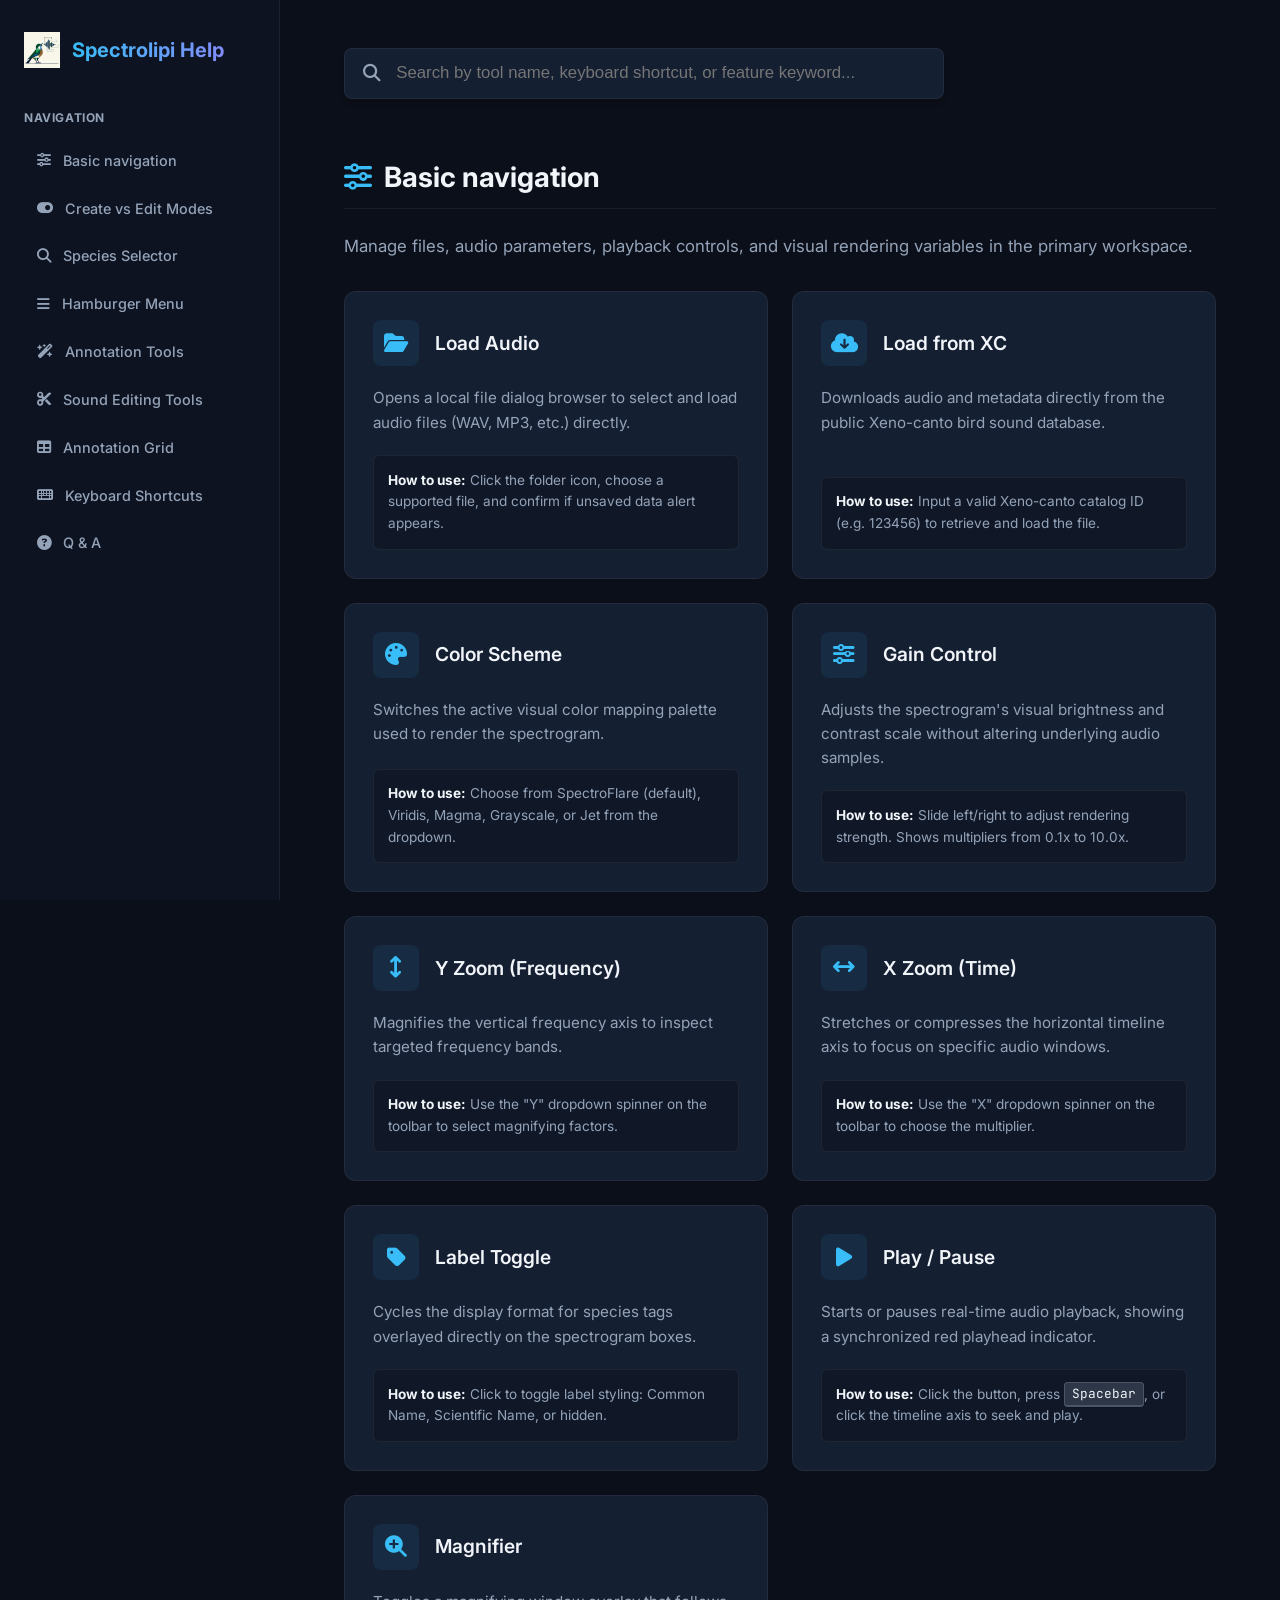
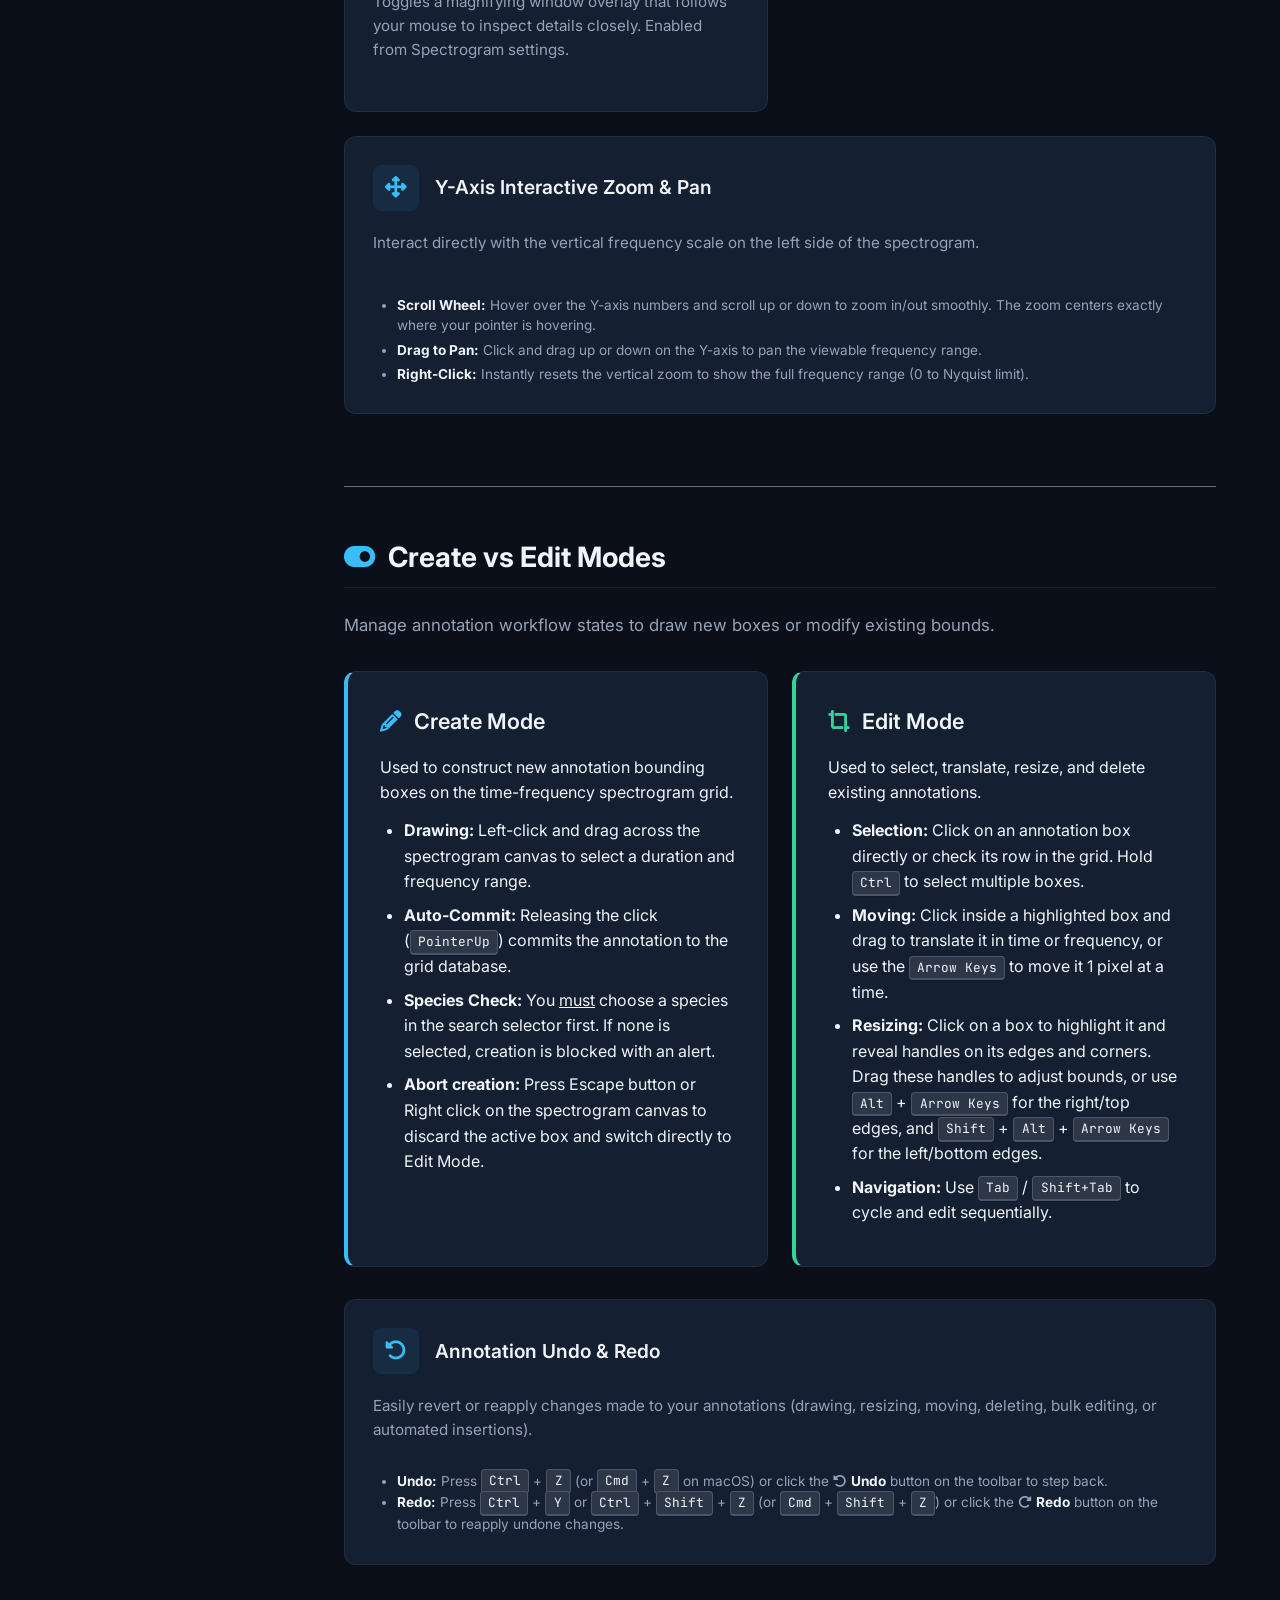
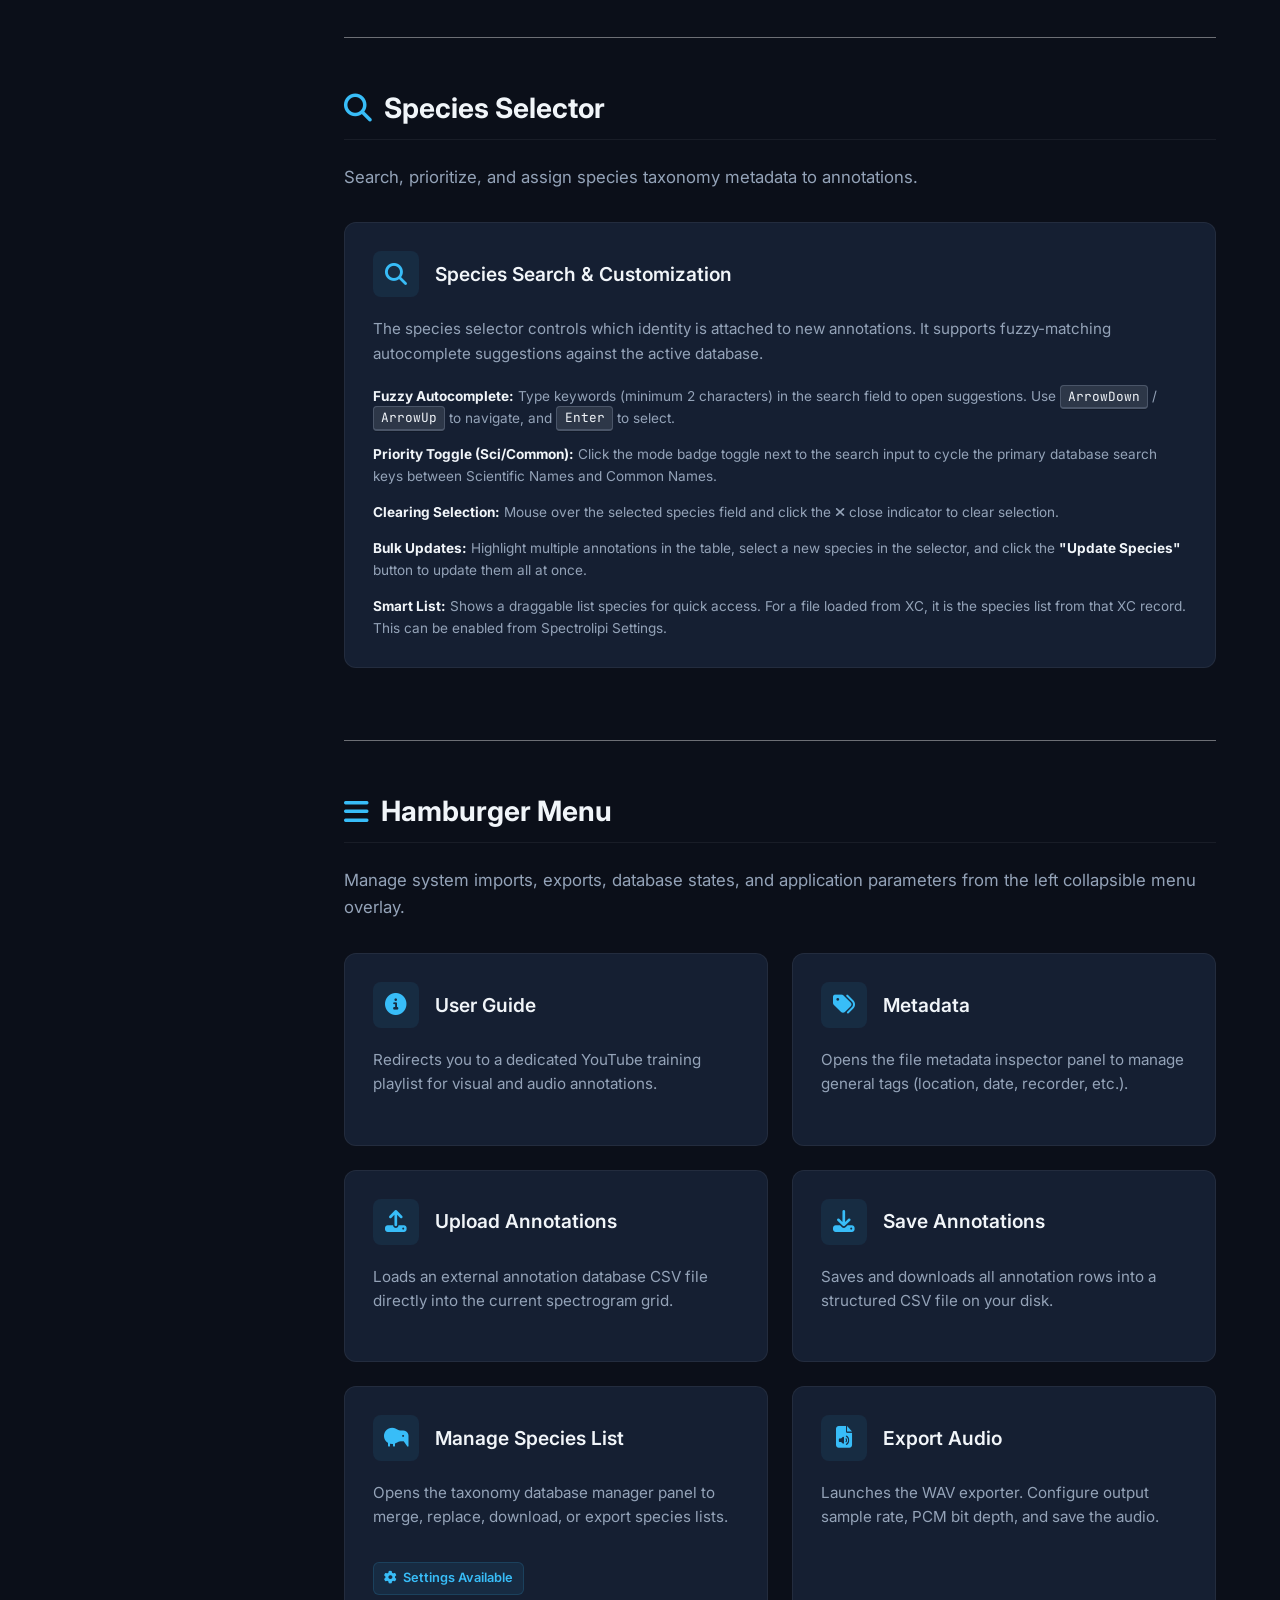
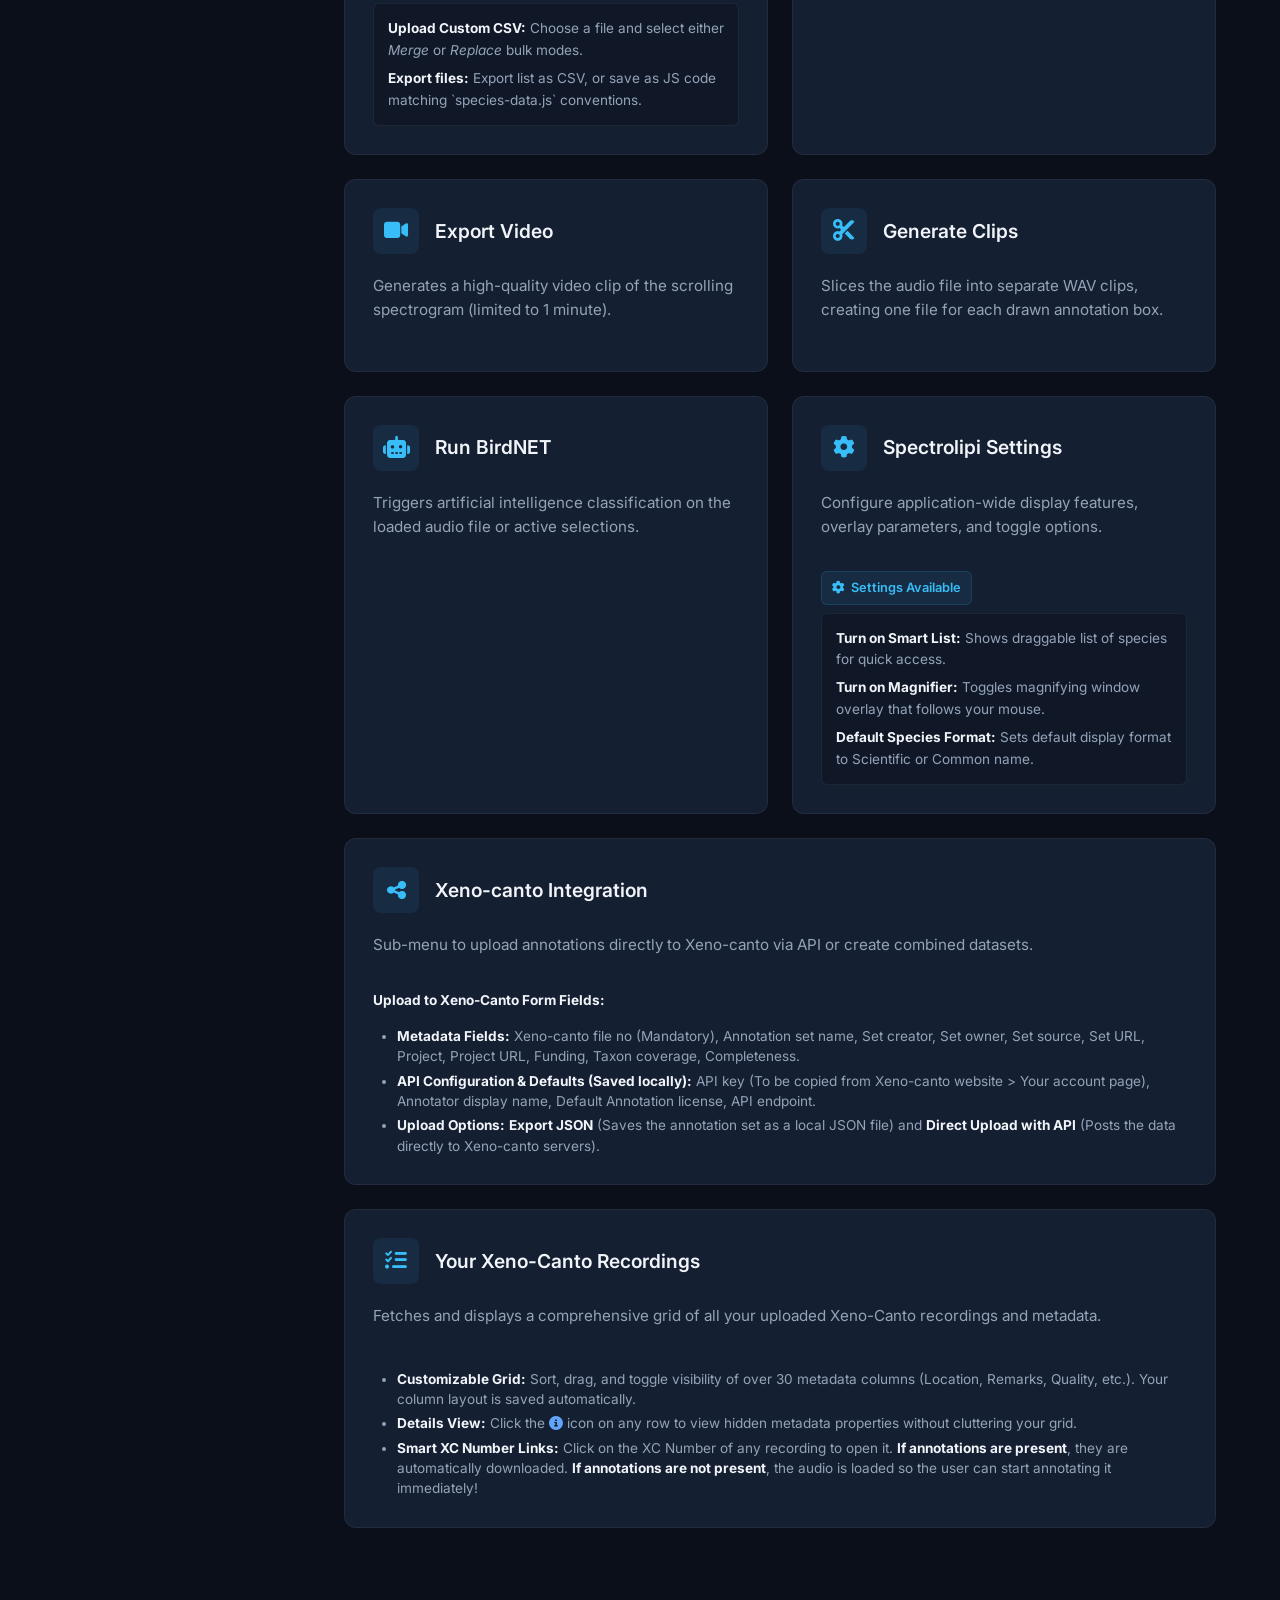
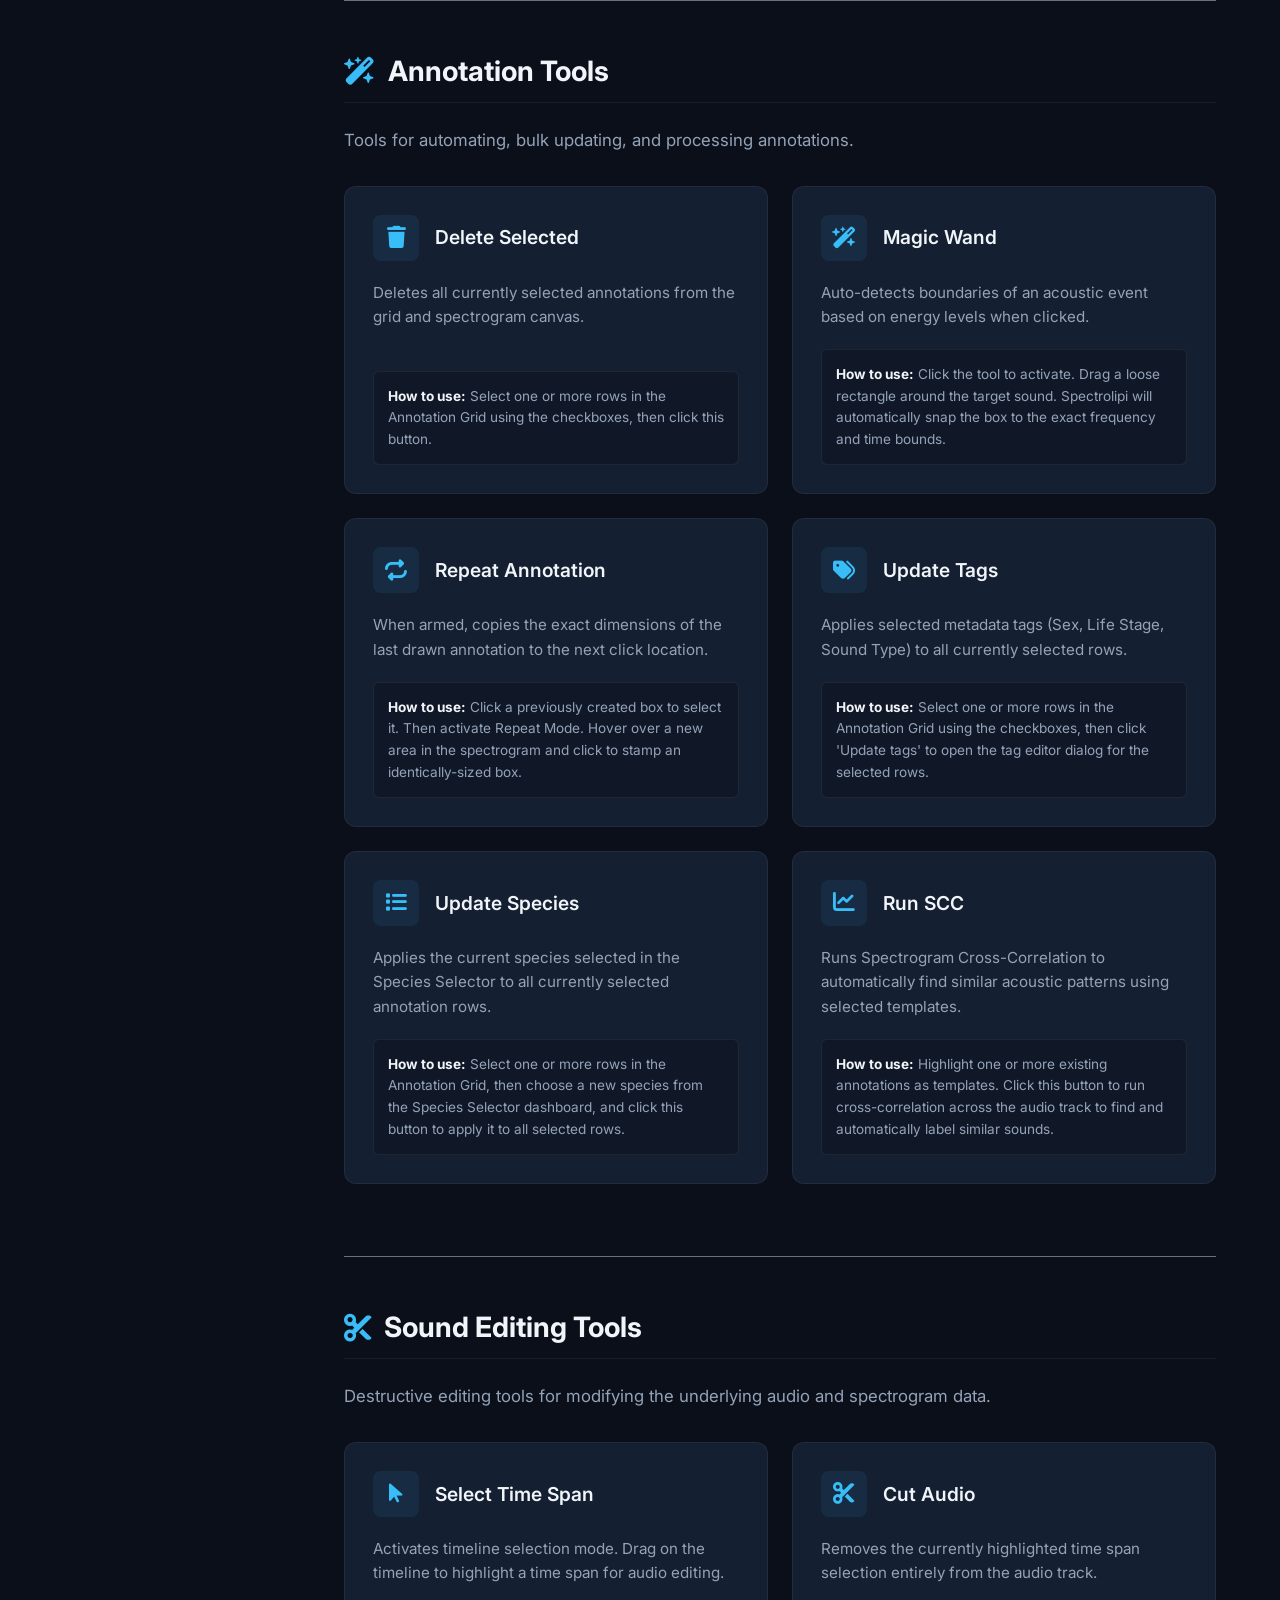
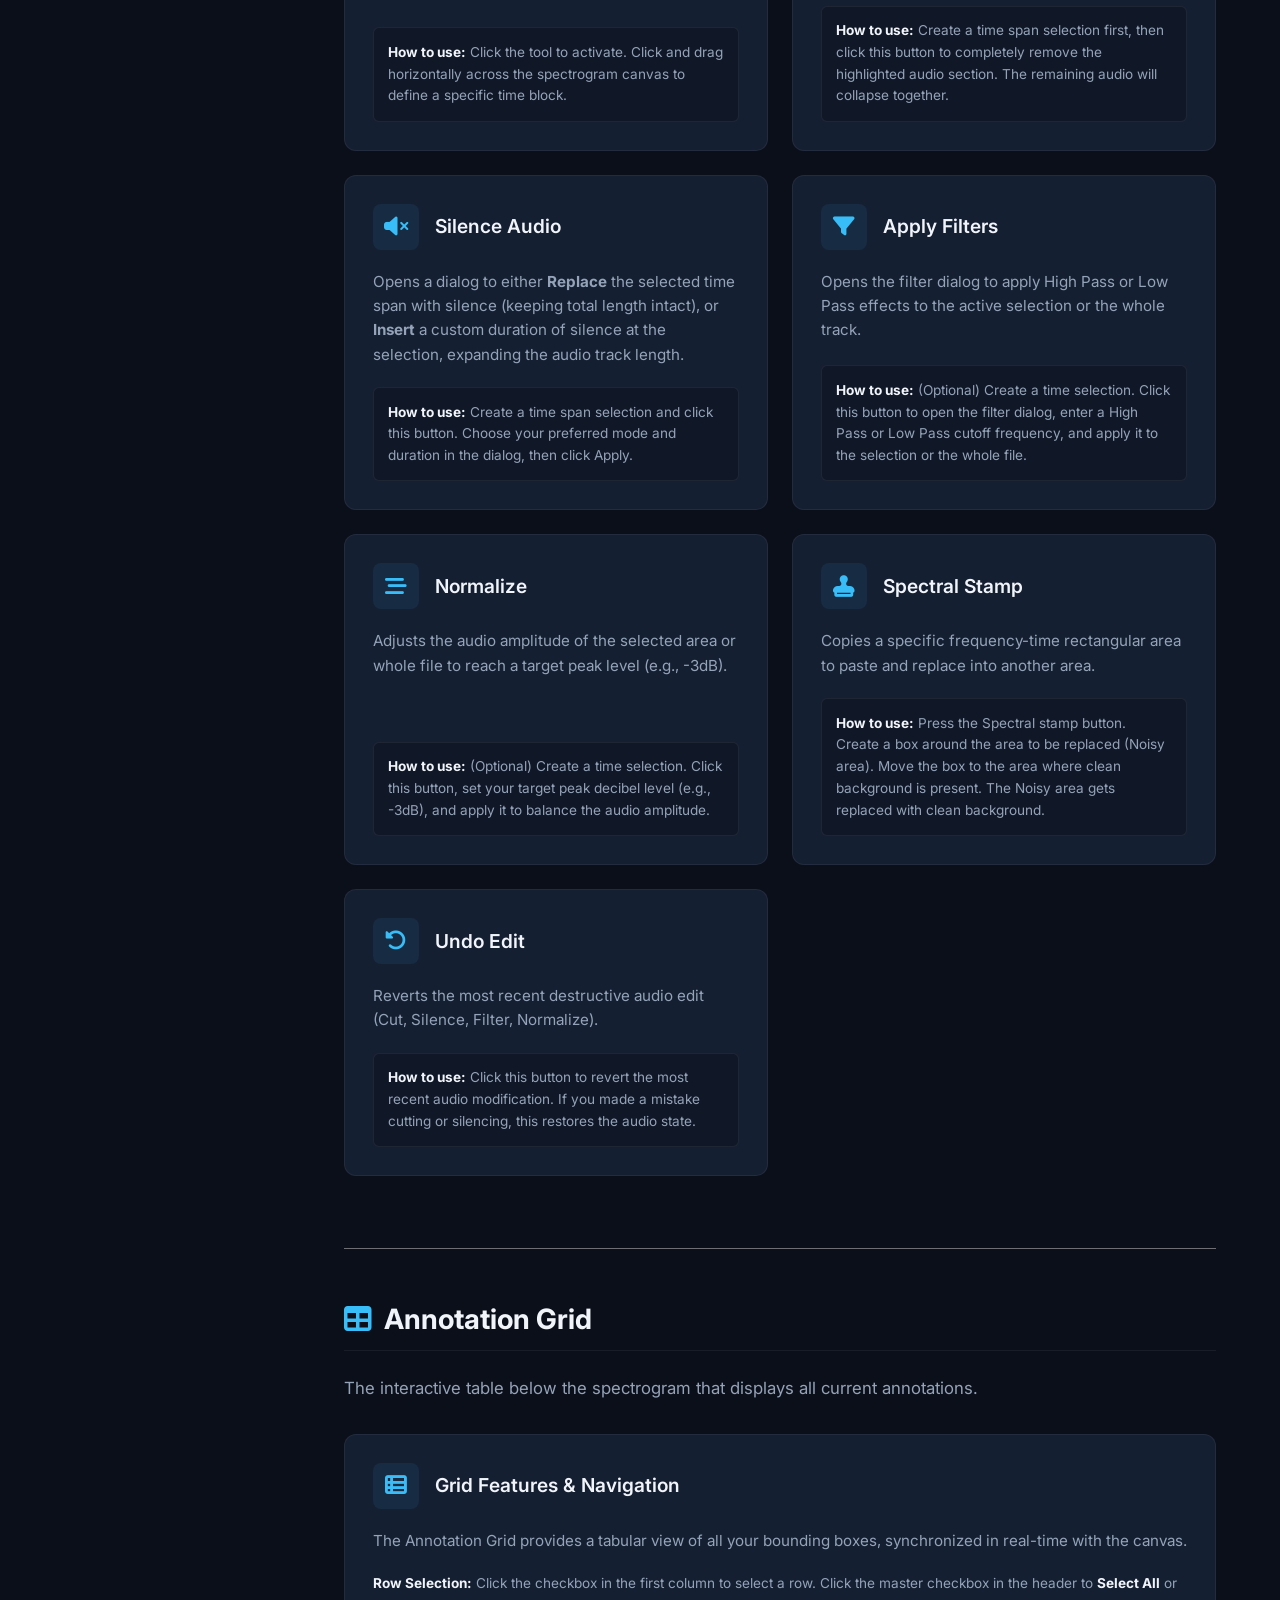
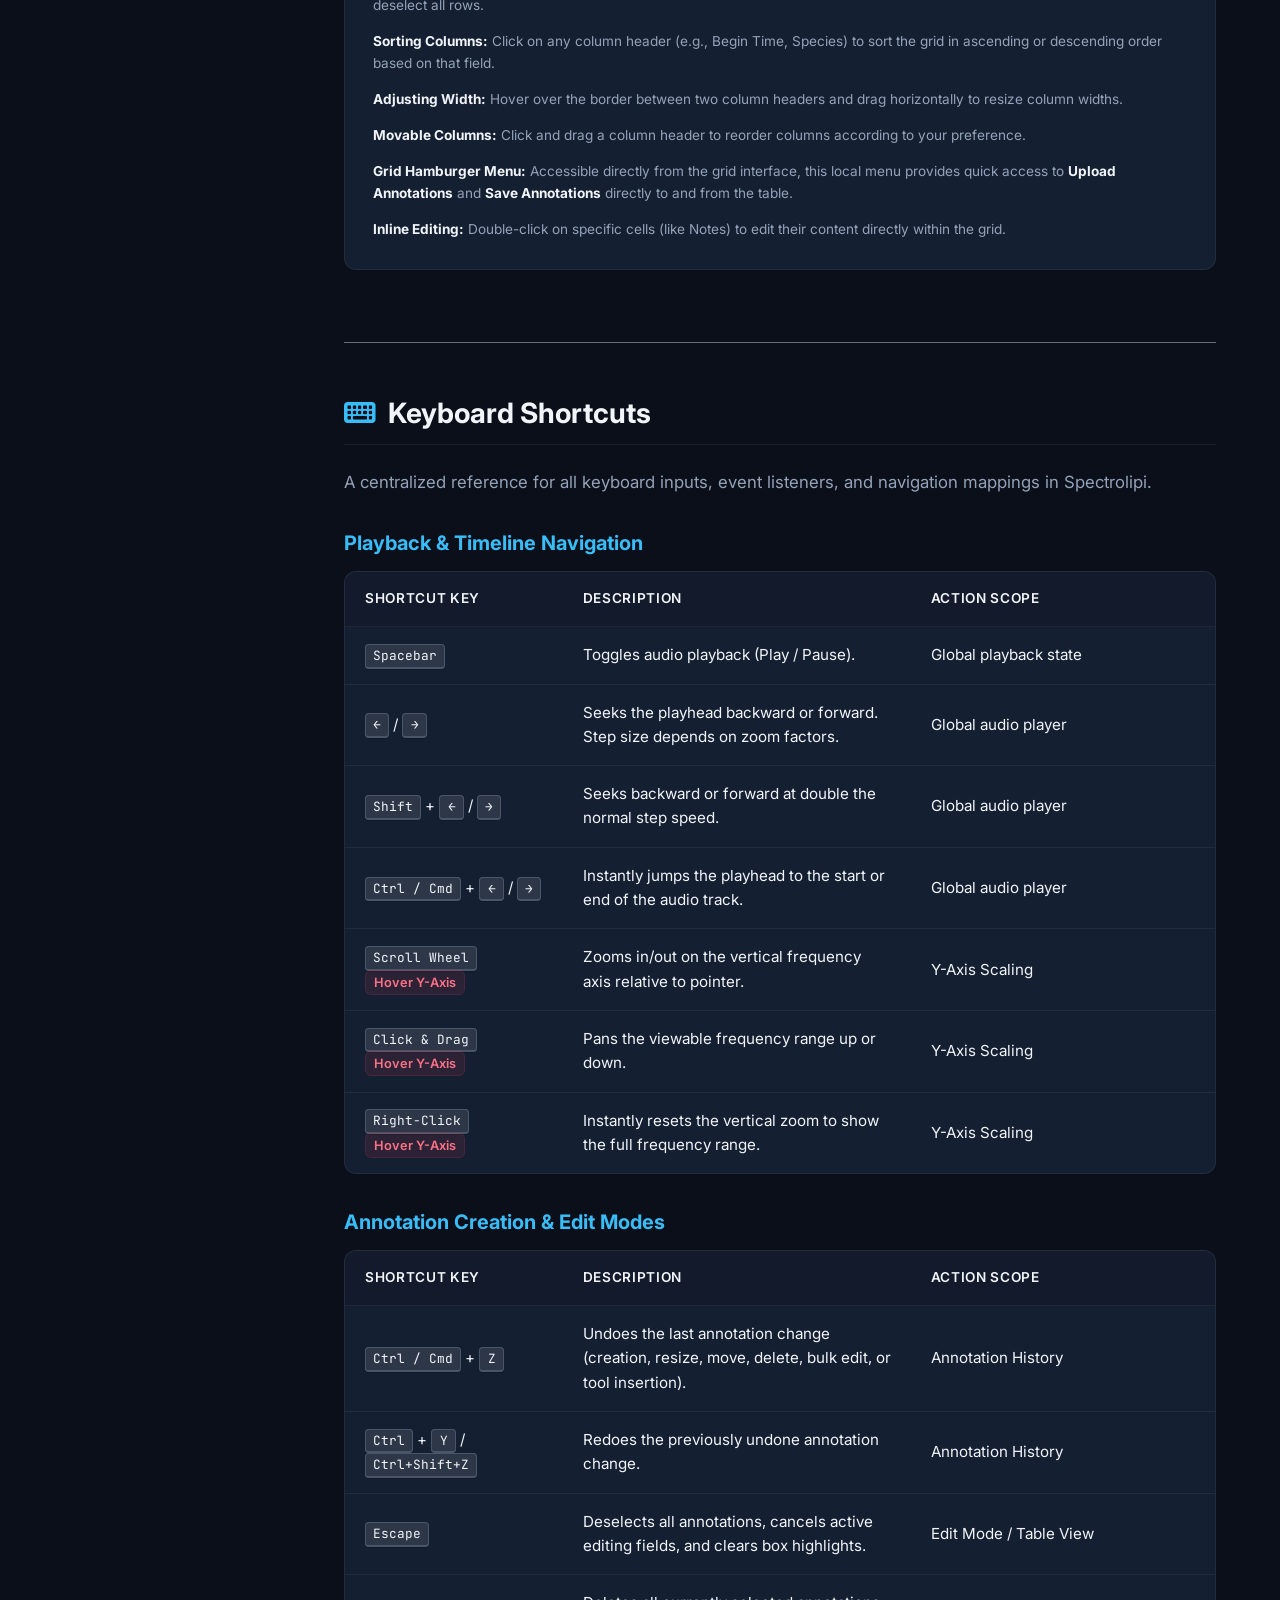
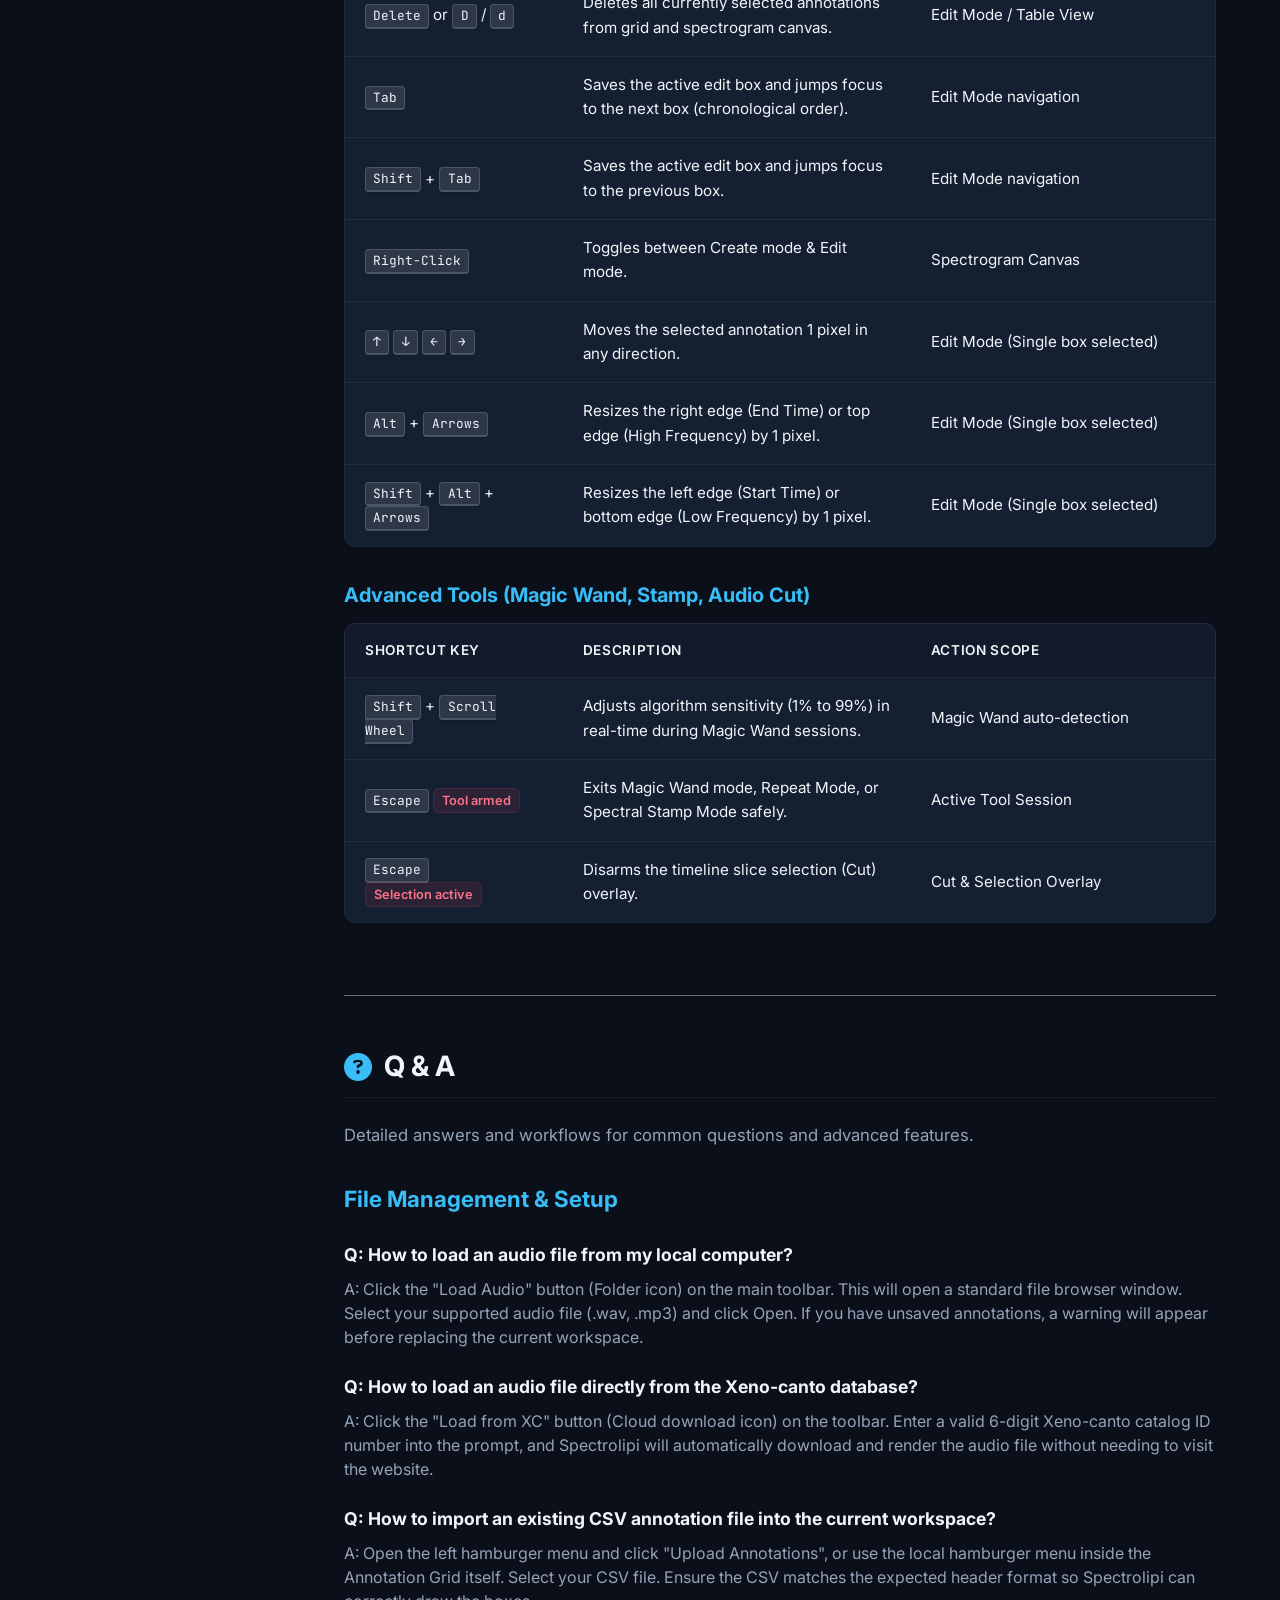
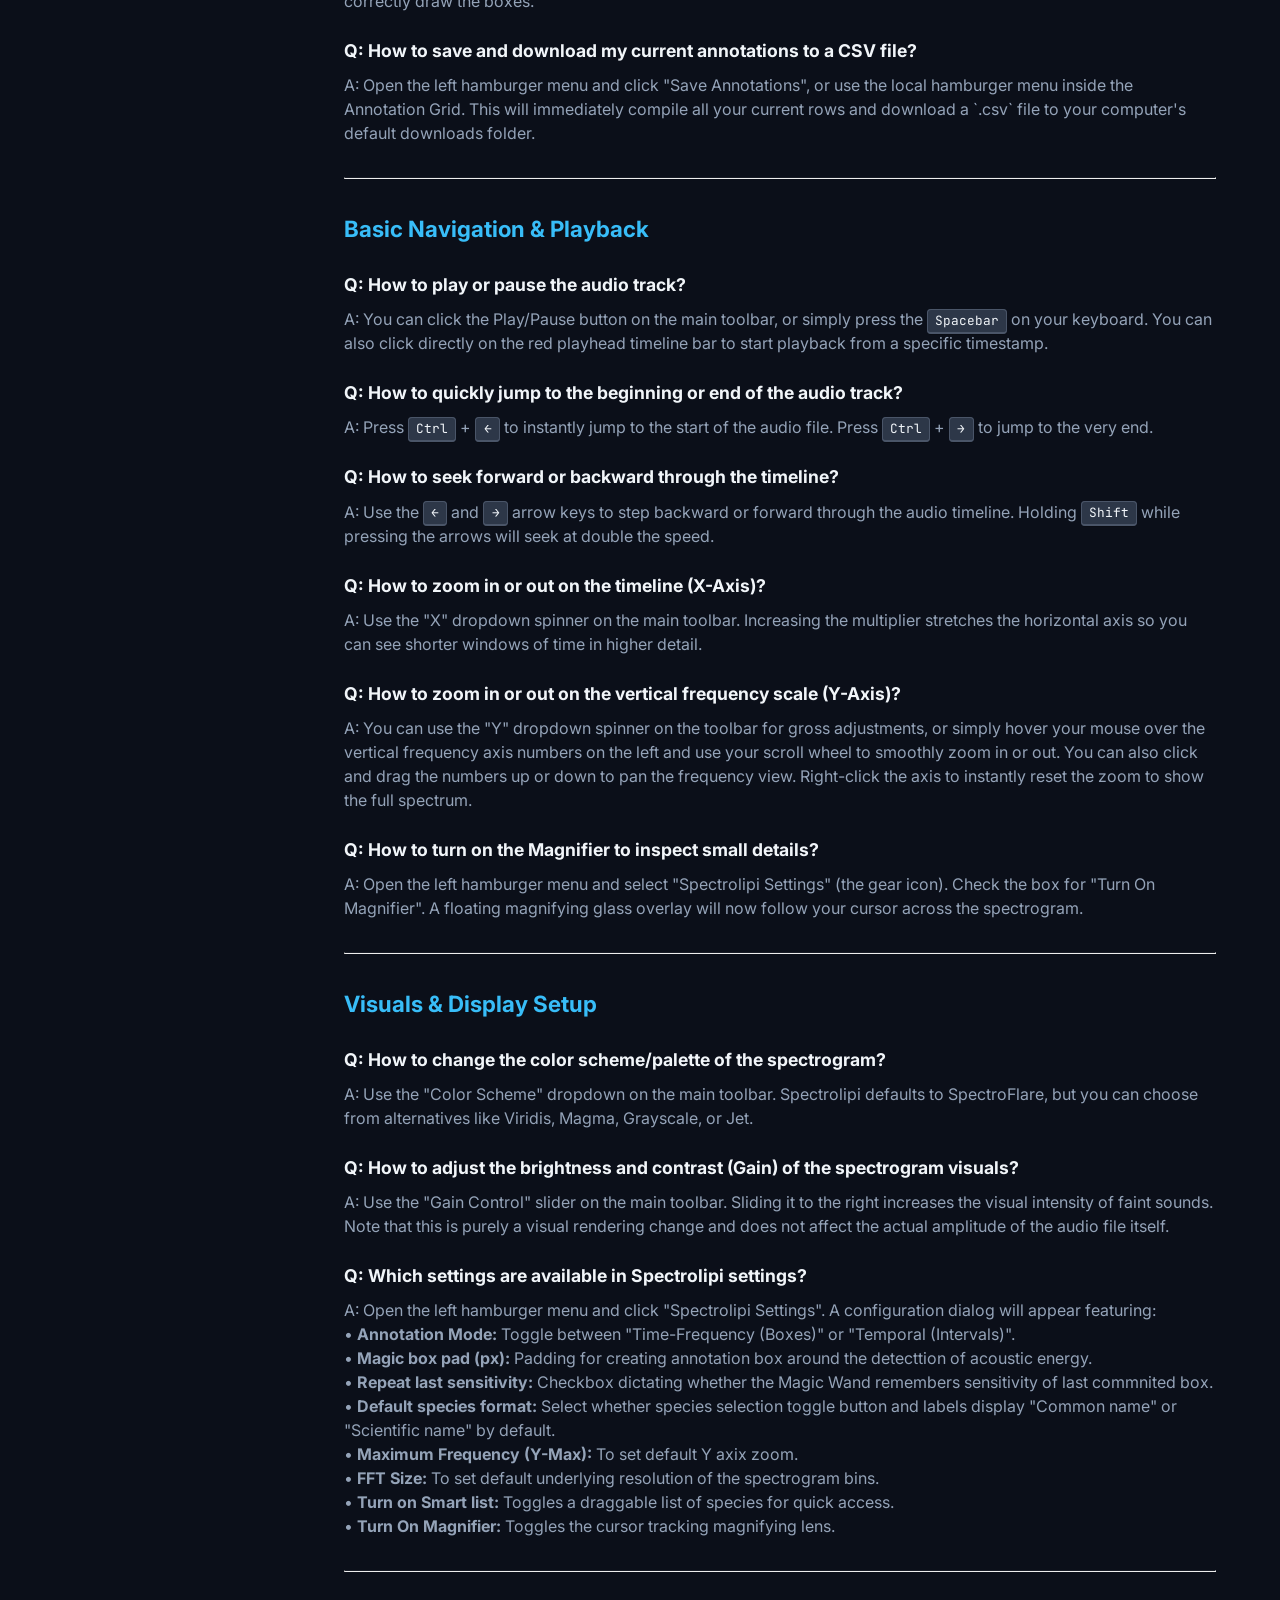
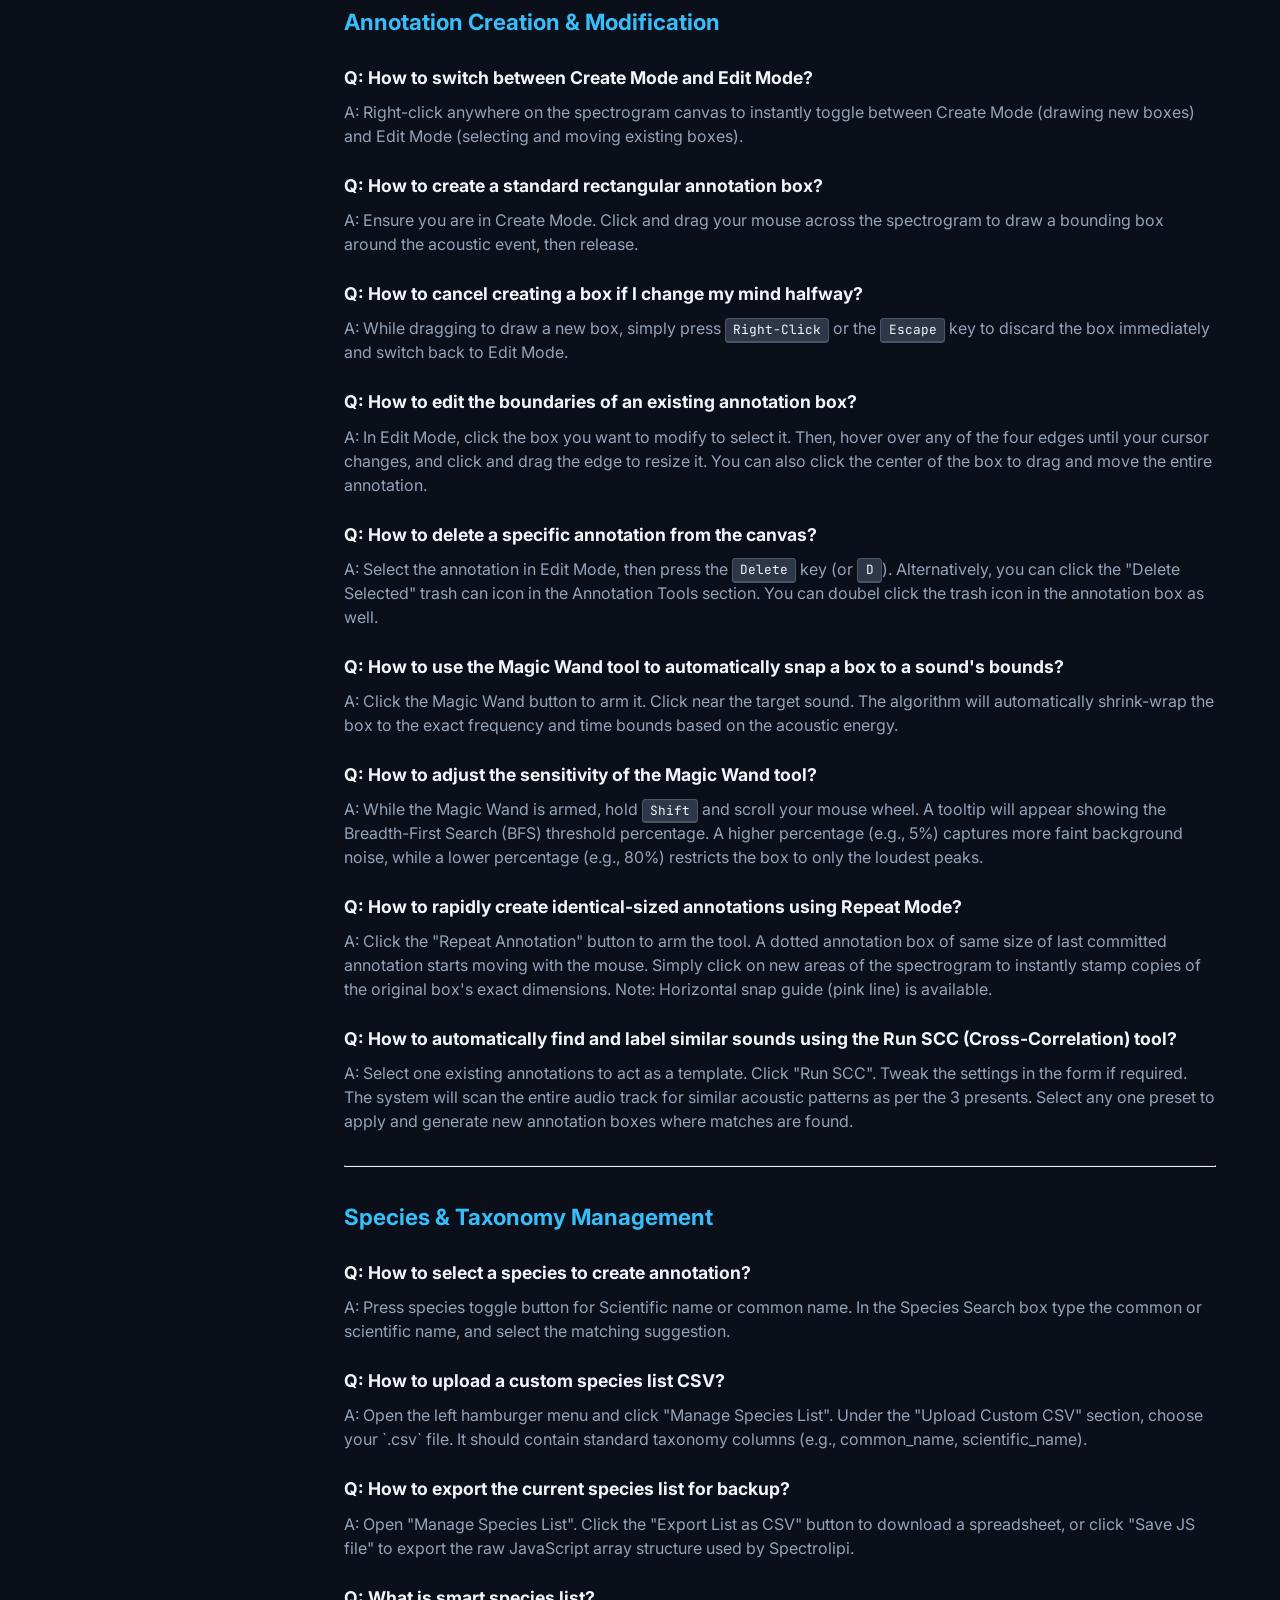
==== commit 885f18ee: "small improvements in workflow. Tooltip suggestions for workflow guide. After loading spectrogram o" ====
--- a/toolbar_tools_guide.html
+++ b/toolbar_tools_guide.html
@@ -1 +1,3161 @@
-<!DOCTYPE html> <html lang="en"> <head> <meta charset="utf-8"> <title>Spectrolipi Help & Reference Guide</title> <meta name="viewport" content="width=device-width,initial-scale=1"> <link rel="preconnect" href="https://fonts.googleapis.com"> <link rel="preconnect" href="https://fonts.gstatic.com" crossorigin> <link href="https://fonts.googleapis.com/css2?family=Inter:wght@400;500;600;700&family=JetBrains+Mono:wght@400;500;600&display=swap" rel="stylesheet"> <link rel="stylesheet" href="https://cdnjs.cloudflare.com/ajax/libs/font-awesome/6.4.0/css/all.min.css"> <style>:root{--bg-color:#0b0f19;--card-bg:#151f32;--card-hover-bg:#1e2d4a;--text-main:#f1f5f9;--text-muted:#94a3b8;--accent-color:#38bdf8;--accent-glow:rgba(56, 189, 248, 0.15);--border-color:rgba(255, 255, 255, 0.06);--badge-bg:rgba(56, 189, 248, 0.08);--badge-text:#38bdf8;--shortcut-bg:rgba(244, 63, 94, 0.1);--shortcut-text:#fb7185;--kbd-bg:#2d3748;--kbd-border:#4a5568;--success-color:#34d399;--warning-color:#fbbf24}*{box-sizing:border-box;margin:0;padding:0}html{scroll-behavior:smooth}body{font-family:Inter,-apple-system,BlinkMacSystemFont,"Segoe UI",Roboto,sans-serif;background-color:var(--bg-color);color:var(--text-main);line-height:1.6;display:flex;min-height:100vh}.sidebar{width:280px;background-color:#0d1321;border-right:1px solid var(--border-color);padding:2rem 1.5rem;position:fixed;top:0;bottom:0;left:0;overflow-y:auto;z-index:100}.main-content{margin-left:280px;flex-grow:1;padding:3rem 4rem;max-width:1200px}.brand{display:flex;align-items:center;gap:.75rem;margin-bottom:2.5rem;color:var(--text-main);text-decoration:none}.brand img{height:36px;object-fit:contain}.brand-text{font-size:1.25rem;font-weight:700;background:linear-gradient(to right,#38bdf8,#818cf8);-webkit-background-clip:text;-webkit-text-fill-color:transparent}.nav-group{margin-bottom:2rem}.nav-title{font-size:.75rem;font-weight:700;text-transform:uppercase;letter-spacing:.05em;color:var(--text-muted);margin-bottom:.75rem}.nav-links{list-style:none}.nav-links li{margin-bottom:.35rem}.nav-link{display:flex;align-items:center;gap:.75rem;padding:.6rem .8rem;color:var(--text-muted);text-decoration:none;border-radius:6px;font-size:.9rem;font-weight:500;transition:all .2s ease}.nav-link:hover{color:var(--text-main);background-color:rgba(255,255,255,.04)}header{margin-bottom:3.5rem;position:relative}h1{font-size:2.75rem;font-weight:800;letter-spacing:-.03em;margin-bottom:.5rem;color:var(--text-main)}.subtitle{color:var(--text-muted);font-size:1.15rem;margin-bottom:2rem;max-width:800px}.search-container{position:relative;max-width:600px}.search-input{width:100%;padding:.9rem 1.2rem .9rem 3.2rem;font-size:1.05rem;border-radius:8px;border:1px solid var(--border-color);background-color:var(--card-bg);color:var(--text-main);outline:0;transition:all .2s ease;box-shadow:0 4px 6px -1px rgba(0,0,0,.2)}.search-input:focus{border-color:var(--accent-color);box-shadow:0 0 0 3px var(--accent-glow)}.search-icon{position:absolute;left:1.2rem;top:50%;transform:translateY(-50%);color:var(--text-muted);font-size:1.1rem}section{margin-bottom:4.5rem;scroll-margin-top:2rem;padding-top:3rem;border-top:1px solid rgba(255,255,255,.4)}section:first-of-type{border-top:none;padding-top:0}.section-title{font-size:1.75rem;font-weight:700;color:var(--text-main);margin-bottom:1.5rem;display:flex;align-items:center;gap:.75rem;padding-bottom:.5rem;border-bottom:1px solid var(--border-color)}.section-desc{color:var(--text-muted);margin-bottom:2rem;font-size:1.05rem}.callout{background-color:rgba(255,255,255,.02);border-left:4px solid var(--border-color);padding:1.25rem 1.5rem;border-radius:0 8px 8px 0;margin-bottom:2rem}.callout.info{border-left-color:var(--accent-color);background-color:rgba(56,189,248,.02)}.callout.warning{border-left-color:var(--warning-color);background-color:rgba(251,191,36,.02)}.callout h4{font-size:1.05rem;font-weight:600;margin-bottom:.5rem;display:flex;align-items:center;gap:.5rem}.grid{display:grid;grid-template-columns:repeat(auto-fill,minmax(340px,1fr));gap:1.5rem}.card{background-color:var(--card-bg);border:1px solid var(--border-color);border-radius:12px;padding:1.75rem;transition:all .2s cubic-bezier(.4, 0, .2, 1);display:flex;flex-direction:column;position:relative}.card:hover{transform:translateY(-2px);background-color:var(--card-hover-bg);border-color:rgba(56,189,248,.3);box-shadow:0 12px 20px -3px rgba(0,0,0,.4)}.card-header{display:flex;align-items:center;gap:1rem;margin-bottom:1.25rem}.icon-wrapper{width:46px;height:46px;border-radius:8px;background-color:rgba(56,189,248,.08);display:flex;align-items:center;justify-content:center;color:var(--accent-color);font-size:1.35rem;flex-shrink:0;transition:all .2s ease}.card:hover .icon-wrapper{background-color:var(--accent-color);color:#0b0f19}.card-title{font-size:1.2rem;font-weight:600;color:var(--text-main)}.card-desc{color:var(--text-muted);font-size:.95rem;margin-bottom:1.25rem;flex-grow:1}.card-meta{background-color:rgba(0,0,0,.2);border:1px solid var(--border-color);border-radius:6px;padding:.85rem;font-size:.85rem;color:var(--text-muted);display:flex;flex-direction:column;gap:.4rem}.card-meta strong{color:var(--text-main)}.badge{display:inline-flex;align-items:center;gap:.35rem;margin-top:.75rem;padding:.35rem .65rem;border-radius:6px;background-color:var(--badge-bg);color:var(--badge-text);font-size:.8rem;font-weight:600;border:1px solid rgba(56,189,248,.15);align-self:flex-start}.badge.warning{background-color:rgba(251,191,36,.08);color:var(--warning-color);border-color:rgba(251,191,36,.15)}.table-container{background-color:var(--card-bg);border:1px solid var(--border-color);border-radius:12px;overflow:hidden;margin-bottom:2rem}table{width:100%;border-collapse:collapse;text-align:left;font-size:.95rem}td,th{padding:1rem 1.25rem;border-bottom:1px solid var(--border-color)}th{background-color:rgba(0,0,0,.15);font-weight:600;color:var(--text-main);font-size:.85rem;text-transform:uppercase;letter-spacing:.05em}tr:last-child td{border-bottom:none}tr:hover td{background-color:rgba(255,255,255,.01)}.shortcut-tag{background-color:var(--shortcut-bg);color:var(--shortcut-text);padding:.25rem .5rem;border-radius:6px;font-size:.8rem;font-weight:600;border:1px solid rgba(244,63,94,.15);white-space:nowrap}.kbd{background-color:var(--kbd-bg);color:var(--text-main);padding:.15rem .45rem;border-radius:4px;font-family:'JetBrains Mono',monospace;font-size:.8rem;border:1px solid var(--kbd-border);border-bottom:2px solid var(--kbd-border);box-shadow:0 1px 0 rgba(0,0,0,.2)}.no-results{text-align:center;padding:4rem;color:var(--text-muted);font-size:1.15rem;display:none}.mode-box-container{display:grid;grid-template-columns:1fr 1fr;gap:1.5rem;margin-bottom:2rem}.mode-box{background-color:var(--card-bg);border:1px solid var(--border-color);border-radius:12px;padding:2rem}.mode-box.create{border-left:4px solid var(--accent-color)}.mode-box.edit{border-left:4px solid var(--success-color)}.mode-box h3{font-size:1.35rem;font-weight:600;margin-bottom:1rem;display:flex;align-items:center;gap:.75rem}.mode-box ul{margin-left:1.5rem;margin-top:.75rem}.mode-box li{margin-bottom:.5rem}@media (max-width:1024px){body{flex-direction:column}.sidebar{width:100%;position:relative;height:auto;border-right:none;border-bottom:1px solid var(--border-color);padding:1.5rem}.main-content{margin-left:0;padding:2rem 1.5rem}.mode-box-container{grid-template-columns:1fr}}</style> </head> <body> <aside class="sidebar"> <a href="#" class="brand"> <img src="002LogoWOname_small.png" alt="Spectrolipi Logo"> <span class="brand-text">Spectrolipi Help</span> </a> <div class="nav-group"> <div class="nav-title">Navigation</div> <ul class="nav-links"> <li><a href="#toolbar-setup" class="nav-link active"><i class="fa-solid fa-sliders"></i> Basic navigation</a></li> <li><a href="#modes-section" class="nav-link"><i class="fa-solid fa-toggle-on"></i> Create vs Edit Modes</a></li> <li><a href="#species-selector" class="nav-link"><i class="fa-solid fa-magnifying-glass"></i> Species Selector</a></li> <li><a href="#hamburger-menu" class="nav-link"><i class="fa-solid fa-bars"></i> Hamburger Menu</a></li> <li><a href="#action-tools" class="nav-link"><i class="fa-solid fa-wand-magic-sparkles"></i> Annotation Tools</a></li> <li><a href="#edit-tools" class="nav-link"><i class="fa-solid fa-scissors"></i> Sound Editing Tools</a></li> <li><a href="#annotation-grid" class="nav-link"><i class="fa-solid fa-table"></i> Annotation Grid</a></li> <li><a href="#shortcuts-section" class="nav-link"><i class="fa-solid fa-keyboard"></i> Keyboard Shortcuts</a></li> <li><a href="#qa-section" class="nav-link"><i class="fa-solid fa-circle-question"></i> Q & A</a></li> </ul> </div> </aside> <main class="main-content"> <header> <div class="search-container"> <i class="fa-solid fa-magnifying-glass search-icon"></i> <input type="text" id="searchInput" class="search-input" placeholder="Search by tool name, keyboard shortcut, or feature keyword..."> </div> </header> <div id="noResults" class="no-results"> <i class="fa-solid fa-face-frown fa-2x" style="margin-bottom:1rem;display:block;color:var(--accent-color)"></i> No matching help sections, tools, or shortcuts found. </div> <section id="toolbar-setup" class="doc-section"> <h2 class="section-title"> <i class="fa-solid fa-sliders" style="color:var(--accent-color)"></i> Basic navigation </h2> <p class="section-desc">Manage files, audio parameters, playback controls, and visual rendering variables in the primary workspace.</p> <div class="grid"> <div class="card" data-keywords="load audio open file browser wav mp3 local files controls file-setup"> <div class="card-header"> <div class="icon-wrapper"><i class="fa-solid fa-folder-open"></i></div> <div class="card-title">Load Audio</div> </div> <div class="card-desc">Opens a local file dialog browser to select and load audio files (WAV, MP3, etc.) directly.</div> <div class="card-meta"> <span><strong>How to use:</strong> Click the folder icon, choose a supported file, and confirm if unsaved data alert appears.</span> </div> </div> <div class="card" data-keywords="load from xc xeno-canto database network remote id fetch download files controls file-setup"> <div class="card-header"> <div class="icon-wrapper"><i class="fa-solid fa-cloud-arrow-down"></i></div> <div class="card-title">Load from XC</div> </div> <div class="card-desc">Downloads audio and metadata directly from the public Xeno-canto bird sound database.</div> <div class="card-meta"> <span><strong>How to use:</strong> Input a valid Xeno-canto catalog ID (e.g. 123456) to retrieve and load the file.</span> </div> </div> <div class="card" data-keywords="spectrogram color scheme theme palette viridis magma inferno grayscale jet spectroflare controls view-setup"> <div class="card-header"> <div class="icon-wrapper"><i class="fa-solid fa-palette"></i></div> <div class="card-title">Color Scheme</div> </div> <div class="card-desc">Switches the active visual color mapping palette used to render the spectrogram.</div> <div class="card-meta"> <span><strong>How to use:</strong> Choose from SpectroFlare (default), Viridis, Magma, Grayscale, or Jet from the dropdown.</span> </div> </div> <div class="card" data-keywords="gain control visual brightness contrast intensity slider controls view-setup"> <div class="card-header"> <div class="icon-wrapper"><i class="fa-solid fa-sliders"></i></div> <div class="card-title">Gain Control</div> </div> <div class="card-desc">Adjusts the spectrogram's visual brightness and contrast scale without altering underlying audio samples.</div> <div class="card-meta"> <span><strong>How to use:</strong> Slide left/right to adjust rendering strength. Shows multipliers from 0.1x to 10.0x.</span> </div> </div> <div class="card" data-keywords="y zoom frequency vertical axis scale multiplier controls view-setup"> <div class="card-header"> <div class="icon-wrapper"><i class="fa-solid fa-arrows-up-down"></i></div> <div class="card-title">Y Zoom (Frequency)</div> </div> <div class="card-desc">Magnifies the vertical frequency axis to inspect targeted frequency bands.</div> <div class="card-meta"> <span><strong>How to use:</strong> Use the "Y" dropdown spinner on the toolbar to select magnifying factors.</span> </div> </div> <div class="card" data-keywords="x zoom time horizontal axis scale multiplier stretch controls view-setup"> <div class="card-header"> <div class="icon-wrapper"><i class="fa-solid fa-arrows-left-right"></i></div> <div class="card-title">X Zoom (Time)</div> </div> <div class="card-desc">Stretches or compresses the horizontal timeline axis to focus on specific audio windows.</div> <div class="card-meta"> <span><strong>How to use:</strong> Use the "X" dropdown spinner on the toolbar to choose the multiplier.</span> </div> </div> <div class="card" data-keywords="label toggle cycle annotation labels badges common scientific name controls view-setup"> <div class="card-header"> <div class="icon-wrapper"><i class="fa-solid fa-tag"></i></div> <div class="card-title">Label Toggle</div> </div> <div class="card-desc">Cycles the display format for species tags overlayed directly on the spectrogram boxes.</div> <div class="card-meta"> <span><strong>How to use:</strong> Click to toggle label styling: Common Name, Scientific Name, or hidden.</span> </div> </div> <div class="card" data-keywords="play pause audio space spacebar playhead toggle controls playback"> <div class="card-header"> <div class="icon-wrapper"><i class="fa-solid fa-play"></i></div> <div class="card-title">Play / Pause</div> </div> <div class="card-desc">Starts or pauses real-time audio playback, showing a synchronized red playhead indicator.</div> <div class="card-meta"> <span><strong>How to use:</strong> Click the button, press <kbd class="kbd">Spacebar</kbd>, or click the timeline axis to seek and play.</span> </div> </div> <div class="card" data-keywords="magnifier zoom hover settings toggle lens"> <div class="card-header"> <div class="icon-wrapper"><i class="fa-solid fa-magnifying-glass-plus"></i></div> <div class="card-title">Magnifier</div> </div> <div class="card-desc">Toggles a magnifying window overlay that follows your mouse to inspect details closely. Enabled from Spectrogram settings.</div> </div> <div class="card" style="grid-column:1/-1" data-keywords="y axis zoom pan drag frequency scale vertical scroll wheel right click reset"> <div class="card-header"> <div class="icon-wrapper"><i class="fa-solid fa-up-down-left-right"></i></div> <div class="card-title">Y-Axis Interactive Zoom & Pan</div> </div> <div class="card-desc">Interact directly with the vertical frequency scale on the left side of the spectrogram.</div> <div class="card-meta" style="background:0 0;border:none;padding:0;margin-top:.75rem"> <ul style="margin-left:1.5rem;margin-top:.5rem;line-height:1.5"> <li style="margin-bottom:.25rem"><strong>Scroll Wheel:</strong> Hover over the Y-axis numbers and scroll up or down to zoom in/out smoothly. The zoom centers exactly where your pointer is hovering.</li> <li style="margin-bottom:.25rem"><strong>Drag to Pan:</strong> Click and drag up or down on the Y-axis to pan the viewable frequency range.</li> <li><strong>Right-Click:</strong> Instantly resets the vertical zoom to show the full frequency range (0 to Nyquist limit).</li> </ul> </div> </div> </div> </section> <section id="modes-section" class="doc-section" data-keywords="create mode edit mode annotation toggle boxes drag canvas"> <h2 class="section-title"> <i class="fa-solid fa-toggle-on" style="color:var(--accent-color)"></i> Create vs Edit Modes </h2> <p class="section-desc">Manage annotation workflow states to draw new boxes or modify existing bounds.</p> <div class="mode-box-container"> <div class="mode-box create" data-keywords="create mode draw boxes click drag metadata selection alert"> <h3><i class="fa-solid fa-pencil" style="color:var(--accent-color)"></i> Create Mode</h3> <p>Used to construct new annotation bounding boxes on the time-frequency spectrogram grid.</p> <ul> <li><strong>Drawing:</strong> Left-click and drag across the spectrogram canvas to select a duration and frequency range.</li> <li><strong>Auto-Commit:</strong> Releasing the click (<kbd class="kbd">PointerUp</kbd>) commits the annotation to the grid database.</li> <li><strong>Species Check:</strong> You <u>must</u> choose a species in the search selector first. If none is selected, creation is blocked with an alert.</li> <li><strong>Abort creation:</strong> Press Escape button or Right click on the spectrogram canvas to discard the active box and switch directly to Edit Mode.</li> </ul> </div> <div class="mode-box edit" data-keywords="edit mode resize select controls handles translate cursor ctrl click"> <h3><i class="fa-solid fa-crop-simple" style="color:var(--success-color)"></i> Edit Mode</h3> <p>Used to select, translate, resize, and delete existing annotations.</p> <ul> <li><strong>Selection:</strong> Click on an annotation box directly or check its row in the grid. Hold <kbd class="kbd">Ctrl</kbd> to select multiple boxes.</li> <li><strong>Resizing:</strong> Click on a box to highlight it and reveal handles on its edges and corners. Drag these handles to adjust bounds.</li> <li><strong>Moving:</strong> Click inside a highlighted box and drag to translate it in time or frequency.</li> <li><strong>Navigation:</strong> Use <kbd class="kbd">Tab</kbd> / <kbd class="kbd">Shift+Tab</kbd> to cycle and edit sequentially.</li> </ul> </div> </div> <div class="card" style="margin-top:1.25rem" data-keywords="undo redo history revert restore ctrl z ctrl y keyboard shortcuts"> <div class="card-header"> <div class="icon-wrapper"><i class="fa-solid fa-rotate-left"></i></div> <div class="card-title">Annotation Undo &amp; Redo</div> </div> <div class="card-desc"> Easily revert or reapply changes made to your annotations (drawing, resizing, moving, deleting, bulk editing, or automated insertions). </div> <div class="card-meta" style="background:0 0;border:none;padding:0;margin-top:.5rem"> <ul style="margin-left:1.5rem;line-height:1.6"> <li><strong>Undo:</strong> Press <kbd class="kbd">Ctrl</kbd> + <kbd class="kbd">Z</kbd> (or <kbd class="kbd">Cmd</kbd> + <kbd class="kbd">Z</kbd> on macOS) or click the <i class="fa-solid fa-rotate-left"></i> <strong>Undo</strong> button on the toolbar to step back.</li> <li><strong>Redo:</strong> Press <kbd class="kbd">Ctrl</kbd> + <kbd class="kbd">Y</kbd> or <kbd class="kbd">Ctrl</kbd> + <kbd class="kbd">Shift</kbd> + <kbd class="kbd">Z</kbd> (or <kbd class="kbd">Cmd</kbd> + <kbd class="kbd">Shift</kbd> + <kbd class="kbd">Z</kbd>) or click the <i class="fa-solid fa-rotate-right"></i> <strong>Redo</strong> button on the toolbar to reapply undone changes.</li> </ul> </div> </div> </section> <section id="species-selector" class="doc-section" data-keywords="species selector search input dropdown common scientific prioritization bulk"> <h2 class="section-title"> <i class="fa-solid fa-magnifying-glass" style="color:var(--accent-color)"></i> Species Selector </h2> <p class="section-desc">Search, prioritize, and assign species taxonomy metadata to annotations.</p> <div class="grid"> <div class="card" style="grid-column:1/-1" data-keywords="species selector taxonomy inputs database priority keys search"> <div class="card-header"> <div class="icon-wrapper"><i class="fa-solid fa-magnifying-glass"></i></div> <div class="card-title">Species Search & Customization</div> </div> <div class="card-desc"> The species selector controls which identity is attached to new annotations. It supports fuzzy-matching autocomplete suggestions against the active database. </div> <div class="card-meta" style="background:0 0;border:none;padding:0"> <p style="margin-bottom:.5rem"><strong>Fuzzy Autocomplete:</strong> Type keywords (minimum 2 characters) in the search field to open suggestions. Use <kbd class="kbd">ArrowDown</kbd> / <kbd class="kbd">ArrowUp</kbd> to navigate, and <kbd class="kbd">Enter</kbd> to select.</p> <p style="margin-bottom:.5rem"><strong>Priority Toggle (Sci/Common):</strong> Click the mode badge toggle next to the search input to cycle the primary database search keys between Scientific Names and Common Names.</p> <p style="margin-bottom:.5rem"><strong>Clearing Selection:</strong> Mouse over the selected species field and click the <i class="fa-solid fa-xmark"></i> close indicator to clear selection.</p> <p style="margin-bottom:.5rem"><strong>Bulk Updates:</strong> Highlight multiple annotations in the table, select a new species in the selector, and click the <strong>"Update Species"</strong> button to update them all at once.</p> <p><strong>Smart List:</strong> Shows a draggable list species for quick access. For a file loaded from XC, it is the species list from that XC record. This can be enabled from Spectrolipi Settings.</p> </div> </div> </div> </section> <section id="hamburger-menu" class="doc-section"> <h2 class="section-title"> <i class="fa-solid fa-bars" style="color:var(--accent-color)"></i> Hamburger Menu </h2> <p class="section-desc">Manage system imports, exports, database states, and application parameters from the left collapsible menu overlay.</p> <div class="grid"> <div class="card" data-keywords="user guide youtube video link instructions hamburger"> <div class="card-header"> <div class="icon-wrapper"><i class="fa-solid fa-circle-info"></i></div> <div class="card-title">User Guide</div> </div> <div class="card-desc">Redirects you to a dedicated YouTube training playlist for visual and audio annotations.</div> </div> <div class="card" data-keywords="metadata csv overlay inspect hamburger"> <div class="card-header"> <div class="icon-wrapper"><i class="fa-solid fa-tags"></i></div> <div class="card-title">Metadata</div> </div> <div class="card-desc">Opens the file metadata inspector panel to manage general tags (location, date, recorder, etc.).</div> </div> <div class="card" data-keywords="upload annotations import csv file hamburger"> <div class="card-header"> <div class="icon-wrapper"><i class="fa-solid fa-upload"></i></div> <div class="card-title">Upload Annotations</div> </div> <div class="card-desc">Loads an external annotation database CSV file directly into the current spectrogram grid.</div> </div> <div class="card" data-keywords="save annotations download browser memory csv hamburger"> <div class="card-header"> <div class="icon-wrapper"><i class="fa-solid fa-download"></i></div> <div class="card-title">Save Annotations</div> </div> <div class="card-desc">Saves and downloads all annotation rows into a structured CSV file on your disk.</div> </div> <div class="card" data-keywords="manage species list csv database update replace merge export js file hamburger"> <div class="card-header"> <div class="icon-wrapper"><i class="fa-solid fa-kiwi-bird"></i></div> <div class="card-title">Manage Species List</div> </div> <div class="card-desc">Opens the taxonomy database manager panel to merge, replace, download, or export species lists.</div> <div class="badge"><i class="fa-solid fa-cog"></i> Settings Available</div> <div class="card-meta" style="margin-top:.5rem"> <span><strong>Upload Custom CSV:</strong> Choose a file and select either <em>Merge</em> or <em>Replace</em> bulk modes.</span> <span><strong>Export files:</strong> Export list as CSV, or save as JS code matching `species-data.js` conventions.</span> </div> </div> <div class="card" data-keywords="export audio wav sampling rate bit depth download hamburger"> <div class="card-header"> <div class="icon-wrapper"><i class="fa-solid fa-file-audio"></i></div> <div class="card-title">Export Audio</div> </div> <div class="card-desc">Launches the WAV exporter. Configure output sample rate, PCM bit depth, and save the audio.</div> </div> <div class="card" data-keywords="export video mp4 spectrogram render download hamburger"> <div class="card-header"> <div class="icon-wrapper"><i class="fa-solid fa-video"></i></div> <div class="card-title">Export Video</div> </div> <div class="card-desc">Generates a high-quality video clip of the scrolling spectrogram (limited to 1 minute).</div> </div> <div class="card" data-keywords="generate clips slice slice audio wav export annotations hamburger"> <div class="card-header"> <div class="icon-wrapper"><i class="fa-solid fa-scissors"></i></div> <div class="card-title">Generate Clips</div> </div> <div class="card-desc">Slices the audio file into separate WAV clips, creating one file for each drawn annotation box.</div> </div> <div class="card" data-keywords="run birdnet classifier detection machine learning model hamburger"> <div class="card-header"> <div class="icon-wrapper"><i class="fa-solid fa-robot"></i></div> <div class="card-title">Run BirdNET</div> </div> <div class="card-desc">Triggers artificial intelligence classification on the loaded audio file or active selections.</div> </div> <div class="card" data-keywords="spectrolipi settings magnifier checkbox options recent species format default hamburger"> <div class="card-header"> <div class="icon-wrapper"><i class="fa-solid fa-gear"></i></div> <div class="card-title">Spectrolipi Settings</div> </div> <div class="card-desc">Configure application-wide display features, overlay parameters, and toggle options.</div> <div class="badge"><i class="fa-solid fa-cog"></i> Settings Available</div> <div class="card-meta" style="margin-top:.5rem"> <span><strong>Turn on Smart List:</strong> Shows draggable list of species for quick access.</span> <span><strong>Turn on Magnifier:</strong> Toggles magnifying window overlay that follows your mouse.</span> <span><strong>Default Species Format:</strong> Sets default display format to Scientific or Common name.</span> </div> </div> <div class="card" style="grid-column:1/-1" data-keywords="xeno-canto integration api upload create set database hamburger export json api key fields"> <div class="card-header"> <div class="icon-wrapper"><i class="fa-solid fa-share-nodes"></i></div> <div class="card-title">Xeno-canto Integration</div> </div> <div class="card-desc">Sub-menu to upload annotations directly to Xeno-canto via API or create combined datasets.</div> <div class="card-meta" style="background:0 0;border:none;padding:0;margin-top:.75rem"> <p><strong>Upload to Xeno-Canto Form Fields:</strong></p> <ul style="margin-left:1.5rem;margin-top:.5rem;line-height:1.5"> <li style="margin-bottom:.25rem"><strong>Metadata Fields:</strong> Xeno-canto file no (Mandatory), Annotation set name, Set creator, Set owner, Set source, Set URL, Project, Project URL, Funding, Taxon coverage, Completeness.</li> <li style="margin-bottom:.25rem"><strong>API Configuration & Defaults (Saved locally):</strong> API key (To be copied from Xeno-canto website > Your account page), Annotator display name, Default Annotation license, API endpoint.</li> <li><strong>Upload Options:</strong> <strong>Export JSON</strong> (Saves the annotation set as a local JSON file) and <strong>Direct Upload with API</strong> (Posts the data directly to Xeno-canto servers).</li> </ul> </div> </div> <div class="card" style="grid-column:1/-1" data-keywords="xeno-canto recordings dashboard fetch metadata grid columns details annotation"> <div class="card-header"> <div class="icon-wrapper"><i class="fa-solid fa-list-check"></i></div> <div class="card-title">Your Xeno-Canto Recordings</div> </div> <div class="card-desc">Fetches and displays a comprehensive grid of all your uploaded Xeno-Canto recordings and metadata.</div> <div class="card-meta" style="background:0 0;border:none;padding:0;margin-top:.75rem"> <ul style="margin-left:1.5rem;margin-top:.5rem;line-height:1.5"> <li style="margin-bottom:.25rem"><strong>Customizable Grid:</strong> Sort, drag, and toggle visibility of over 30 metadata columns (Location, Remarks, Quality, etc.). Your column layout is saved automatically.</li> <li style="margin-bottom:.25rem"><strong>Details View:</strong> Click the <i class="fa-solid fa-circle-info" style="color:#60a5fa"></i> icon on any row to view hidden metadata properties without cluttering your grid.</li> <li><strong>Smart XC Number Links:</strong> Click on the XC Number of any recording to open it. <strong>If annotations are present</strong>, they are automatically downloaded. <strong>If annotations are not present</strong>, the audio is loaded so the user can start annotating it immediately!</li> </ul> </div> </div> </div> </section> <section id="action-tools" class="doc-section"> <h2 class="section-title"> <i class="fa-solid fa-wand-magic-sparkles" style="color:var(--accent-color)"></i> Annotation Tools </h2> <p class="section-desc">Tools for automating, bulk updating, and processing annotations.</p> <div class="grid"> <div class="card" data-keywords="delete remove trash selected rows annotations"> <div class="card-header"> <div class="icon-wrapper"><i class="fa-solid fa-trash"></i></div> <div class="card-title">Delete Selected</div> </div> <div class="card-desc">Deletes all currently selected annotations from the grid and spectrogram canvas.</div> <div class="card-meta"> <span><strong>How to use:</strong> Select one or more rows in the Annotation Grid using the checkboxes, then click this button.</span> </div> </div> <div class="card" data-keywords="magic wand auto detect bounds select spark"> <div class="card-header"> <div class="icon-wrapper"><i class="fa-solid fa-wand-magic-sparkles"></i></div> <div class="card-title">Magic Wand</div> </div> <div class="card-desc">Auto-detects boundaries of an acoustic event based on energy levels when clicked.</div> <div class="card-meta"> <span><strong>How to use:</strong> Click the tool to activate. Drag a loose rectangle around the target sound. Spectrolipi will automatically snap the box to the exact frequency and time bounds.</span> </div> </div> <div class="card" data-keywords="repeat copy dimensions next previous clone"> <div class="card-header"> <div class="icon-wrapper"><i class="fa-solid fa-repeat"></i></div> <div class="card-title">Repeat Annotation</div> </div> <div class="card-desc">When armed, copies the exact dimensions of the last drawn annotation to the next click location.</div> <div class="card-meta"> <span><strong>How to use:</strong> Click a previously created box to select it. Then activate Repeat Mode. Hover over a new area in the spectrogram and click to stamp an identically-sized box.</span> </div> </div> <div class="card" data-keywords="update tags bulk multiple edit fields sex life stage sound type"> <div class="card-header"> <div class="icon-wrapper"><i class="fa-solid fa-tags"></i></div> <div class="card-title">Update Tags</div> </div> <div class="card-desc">Applies selected metadata tags (Sex, Life Stage, Sound Type) to all currently selected rows.</div> <div class="card-meta"> <span><strong>How to use:</strong> Select one or more rows in the Annotation Grid using the checkboxes, then click 'Update tags' to open the tag editor dialog for the selected rows.</span> </div> </div> <div class="card" data-keywords="update species bulk list taxonomy assign apply"> <div class="card-header"> <div class="icon-wrapper"><i class="fa-solid fa-list"></i></div> <div class="card-title">Update Species</div> </div> <div class="card-desc">Applies the current species selected in the Species Selector to all currently selected annotation rows.</div> <div class="card-meta"> <span><strong>How to use:</strong> Select one or more rows in the Annotation Grid, then choose a new species from the Species Selector dashboard, and click this button to apply it to all selected rows.</span> </div> </div> <div class="card" data-keywords="scc spectrogram cross correlation pattern matching template"> <div class="card-header"> <div class="icon-wrapper"><i class="fa-solid fa-chart-line"></i></div> <div class="card-title">Run SCC</div> </div> <div class="card-desc">Runs Spectrogram Cross-Correlation to automatically find similar acoustic patterns using selected templates.</div> <div class="card-meta"> <span><strong>How to use:</strong> Highlight one or more existing annotations as templates. Click this button to run cross-correlation across the audio track to find and automatically label similar sounds.</span> </div> </div> </div> </section> <section id="edit-tools" class="doc-section"> <h2 class="section-title"> <i class="fa-solid fa-scissors" style="color:var(--accent-color)"></i> Sound Editing Tools </h2> <p class="section-desc">Destructive editing tools for modifying the underlying audio and spectrogram data.</p> <div class="grid"> <div class="card" data-keywords="select time span pointer cursor highlight area"> <div class="card-header"> <div class="icon-wrapper"><i class="fa-solid fa-arrow-pointer"></i></div> <div class="card-title">Select Time Span</div> </div> <div class="card-desc">Activates timeline selection mode. Drag on the timeline to highlight a time span for audio editing.</div> <div class="card-meta"> <span><strong>How to use:</strong> Click the tool to activate. Click and drag horizontally across the spectrogram canvas to define a specific time block.</span> </div> </div> <div class="card" data-keywords="cut remove slice trim delete audio selection"> <div class="card-header"> <div class="icon-wrapper"><i class="fa-solid fa-scissors"></i></div> <div class="card-title">Cut Audio</div> </div> <div class="card-desc">Removes the currently highlighted time span selection entirely from the audio track.</div> <div class="card-meta"> <span><strong>How to use:</strong> Create a time span selection first, then click this button to completely remove the highlighted audio section. The remaining audio will collapse together.</span> </div> </div> <div class="card" data-keywords="silence mute volume zero selection time span"> <div class="card-header"> <div class="icon-wrapper"><i class="fa-solid fa-volume-xmark"></i></div> <div class="card-title">Silence Audio</div> </div> <div class="card-desc">Opens a dialog to either <strong>Replace</strong> the selected time span with silence (keeping total length intact), or <strong>Insert</strong> a custom duration of silence at the selection, expanding the audio track length.</div> <div class="card-meta"> <span><strong>How to use:</strong> Create a time span selection and click this button. Choose your preferred mode and duration in the dialog, then click Apply.</span> </div> </div> <div class="card" data-keywords="filters high pass low eq frequency cutoff block"> <div class="card-header"> <div class="icon-wrapper"><i class="fa-solid fa-filter"></i></div> <div class="card-title">Apply Filters</div> </div> <div class="card-desc">Opens the filter dialog to apply High Pass or Low Pass effects to the active selection or the whole track.</div> <div class="card-meta"> <span><strong>How to use:</strong> (Optional) Create a time selection. Click this button to open the filter dialog, enter a High Pass or Low Pass cutoff frequency, and apply it to the selection or the whole file.</span> </div> </div> <div class="card" data-keywords="normalize peak volume gain amplitude balance boost"> <div class="card-header"> <div class="icon-wrapper"><i class="fa-solid fa-bars-staggered"></i></div> <div class="card-title">Normalize</div> </div> <div class="card-desc">Adjusts the audio amplitude of the selected area or whole file to reach a target peak level (e.g., -3dB).</div> <div class="card-meta"> <span><strong>How to use:</strong> (Optional) Create a time selection. Click this button, set your target peak decibel level (e.g., -3dB), and apply it to balance the audio amplitude.</span> </div> </div> <div class="card" data-keywords="spectral stamp copy paste clone area frequency clone"> <div class="card-header"> <div class="icon-wrapper"><i class="fa-solid fa-stamp"></i></div> <div class="card-title">Spectral Stamp</div> </div> <div class="card-desc">Copies a specific frequency-time rectangular area to paste and replace into another area.</div> <div class="card-meta"> <span><strong>How to use:</strong> Press the Spectral stamp button. Create a box around the area to be replaced (Noisy area). Move the box to the area where clean background is present. The Noisy area gets replaced with clean background.</span> </div> </div> <div class="card" data-keywords="undo revert edit cut silence normalize return back"> <div class="card-header"> <div class="icon-wrapper"><i class="fa-solid fa-rotate-left"></i></div> <div class="card-title">Undo Edit</div> </div> <div class="card-desc">Reverts the most recent destructive audio edit (Cut, Silence, Filter, Normalize).</div> <div class="card-meta"> <span><strong>How to use:</strong> Click this button to revert the most recent audio modification. If you made a mistake cutting or silencing, this restores the audio state.</span> </div> </div> </div> </section> <section id="annotation-grid" class="doc-section"> <h2 class="section-title"> <i class="fa-solid fa-table" style="color:var(--accent-color)"></i> Annotation Grid </h2> <p class="section-desc">The interactive table below the spectrogram that displays all current annotations.</p> <div class="grid"> <div class="card" style="grid-column:1/-1" data-keywords="annotation grid table tabulator sort columns adjust width select rows hamburger menu upload save"> <div class="card-header"> <div class="icon-wrapper"><i class="fa-solid fa-table-list"></i></div> <div class="card-title">Grid Features & Navigation</div> </div> <div class="card-desc"> The Annotation Grid provides a tabular view of all your bounding boxes, synchronized in real-time with the canvas. </div> <div class="card-meta" style="background:0 0;border:none;padding:0"> <p style="margin-bottom:.5rem"><strong>Row Selection:</strong> Click the checkbox in the first column to select a row. Click the master checkbox in the header to <strong>Select All</strong> or deselect all rows.</p> <p style="margin-bottom:.5rem"><strong>Sorting Columns:</strong> Click on any column header (e.g., Begin Time, Species) to sort the grid in ascending or descending order based on that field.</p> <p style="margin-bottom:.5rem"><strong>Adjusting Width:</strong> Hover over the border between two column headers and drag horizontally to resize column widths.</p> <p style="margin-bottom:.5rem"><strong>Movable Columns:</strong> Click and drag a column header to reorder columns according to your preference.</p> <p style="margin-bottom:.5rem"><strong>Grid Hamburger Menu:</strong> Accessible directly from the grid interface, this local menu provides quick access to <strong>Upload Annotations</strong> and <strong>Save Annotations</strong> directly to and from the table.</p> <p><strong>Inline Editing:</strong> Double-click on specific cells (like Notes) to edit their content directly within the grid.</p> </div> </div> </div> </section> <section id="shortcuts-section" class="doc-section"> <h2 class="section-title"> <i class="fa-solid fa-keyboard" style="color:var(--accent-color)"></i> Keyboard Shortcuts </h2> <p class="section-desc">A centralized reference for all keyboard inputs, event listeners, and navigation mappings in Spectrolipi.</p> <h3 style="font-size:1.25rem;margin-bottom:.75rem;color:var(--accent-color)">Playback & Timeline Navigation</h3> <div class="table-container" data-keywords="space bar play pause left right arrow seek jump keyboard shortcuts"> <table> <thead> <tr> <th style="width:25%">Shortcut Key</th> <th style="width:40%">Description</th> <th style="width:35%">Action Scope</th> </tr> </thead> <tbody> <tr data-keywords="space spacebar play pause"> <td><kbd class="kbd">Spacebar</kbd></td> <td>Toggles audio playback (Play / Pause).</td> <td>Global playback state</td> </tr> <tr data-keywords="arrowleft arrowright seek step"> <td><kbd class="kbd">←</kbd> / <kbd class="kbd">→</kbd></td> <td>Seeks the playhead backward or forward. Step size depends on zoom factors.</td> <td>Global audio player</td> </tr> <tr data-keywords="shift arrowleft arrowright seek double speed"> <td><kbd class="kbd">Shift</kbd> + <kbd class="kbd">←</kbd> / <kbd class="kbd">→</kbd></td> <td>Seeks backward or forward at double the normal step speed.</td> <td>Global audio player</td> </tr> <tr data-keywords="ctrl cmd arrowleft arrowright home end jump start"> <td><kbd class="kbd">Ctrl / Cmd</kbd> + <kbd class="kbd">←</kbd> / <kbd class="kbd">→</kbd></td> <td>Instantly jumps the playhead to the start or end of the audio track.</td> <td>Global audio player</td> </tr> <tr data-keywords="scroll wheel zoom y axis frequency"> <td><kbd class="kbd">Scroll Wheel</kbd> <span class="shortcut-tag">Hover Y-Axis</span></td> <td>Zooms in/out on the vertical frequency axis relative to pointer.</td> <td>Y-Axis Scaling</td> </tr> <tr data-keywords="drag left click pan y axis frequency"> <td><kbd class="kbd">Click & Drag</kbd> <span class="shortcut-tag">Hover Y-Axis</span></td> <td>Pans the viewable frequency range up or down.</td> <td>Y-Axis Scaling</td> </tr> <tr data-keywords="right click reset y axis frequency full spectrum"> <td><kbd class="kbd">Right-Click</kbd> <span class="shortcut-tag">Hover Y-Axis</span></td> <td>Instantly resets the vertical zoom to show the full frequency range.</td> <td>Y-Axis Scaling</td> </tr> </tbody> </table> </div> <h3 style="font-size:1.25rem;margin-bottom:.75rem;color:var(--accent-color)">Annotation Creation & Edit Modes</h3> <div class="table-container" data-keywords="escape delete ctrl tab shift tab edit mode cancel shortcuts"> <table> <thead> <tr> <th style="width:25%">Shortcut Key</th> <th style="width:40%">Description</th> <th style="width:35%">Action Scope</th> </tr> </thead> <tbody> <tr data-keywords="ctrl z cmd z undo revert history annotation"> <td><kbd class="kbd">Ctrl / Cmd</kbd> + <kbd class="kbd">Z</kbd></td> <td>Undoes the last annotation change (creation, resize, move, delete, bulk edit, or tool insertion).</td> <td>Annotation History</td> </tr> <tr data-keywords="ctrl y ctrl shift z cmd y redo restore history annotation"> <td><kbd class="kbd">Ctrl</kbd> + <kbd class="kbd">Y</kbd> / <kbd class="kbd">Ctrl+Shift+Z</kbd></td> <td>Redoes the previously undone annotation change.</td> <td>Annotation History</td> </tr> <tr data-keywords="escape cancel deselect clear selection"> <td><kbd class="kbd">Escape</kbd></td> <td>Deselects all annotations, cancels active editing fields, and clears box highlights.</td> <td>Edit Mode / Table View</td> </tr> <tr data-keywords="delete d delete selected rows trash"> <td><kbd class="kbd">Delete</kbd> or <kbd class="kbd">D</kbd> / <kbd class="kbd">d</kbd></td> <td>Deletes all currently selected annotations from grid and spectrogram canvas.</td> <td>Edit Mode / Table View</td> </tr> <tr data-keywords="tab cycle next box annotation scroll"> <td><kbd class="kbd">Tab</kbd></td> <td>Saves the active edit box and jumps focus to the next box (chronological order).</td> <td>Edit Mode navigation</td> </tr> <tr data-keywords="shift tab cycle previous box annotation scroll"> <td><kbd class="kbd">Shift</kbd> + <kbd class="kbd">Tab</kbd></td> <td>Saves the active edit box and jumps focus to the previous box.</td> <td>Edit Mode navigation</td> </tr> <tr data-keywords="right click contextmenu cancel create edit"> <td><kbd class="kbd">Right-Click</kbd></td> <td>Toggles between Create mode & Edit mode.</td> <td>Spectrogram Canvas</td> </tr> </tbody> </table> </div> <h3 style="font-size:1.25rem;margin-bottom:.75rem;color:var(--accent-color)">Advanced Tools (Magic Wand, Stamp, Audio Cut)</h3> <div class="table-container" data-keywords="shift scroll wheel magic wand escape stamp shortcuts"> <table> <thead> <tr> <th style="width:25%">Shortcut Key</th> <th style="width:40%">Description</th> <th style="width:35%">Action Scope</th> </tr> </thead> <tbody> <tr data-keywords="shift scroll adjust sensitivity magic wand bfs"> <td><kbd class="kbd">Shift</kbd> + <kbd class="kbd">Scroll Wheel</kbd></td> <td>Adjusts algorithm sensitivity (1% to 99%) in real-time during Magic Wand sessions.</td> <td>Magic Wand auto-detection</td> </tr> <tr data-keywords="escape cancel magic wand repeat stamp active"> <td><kbd class="kbd">Escape</kbd> <span class="shortcut-tag">Tool armed</span></td> <td>Exits Magic Wand mode, Repeat Mode, or Spectral Stamp Mode safely.</td> <td>Active Tool Session</td> </tr> <tr data-keywords="escape cancel selection cut mode viewport"> <td><kbd class="kbd">Escape</kbd> <span class="shortcut-tag">Selection active</span></td> <td>Disarms the timeline slice selection (Cut) overlay.</td> <td>Cut & Selection Overlay</td> </tr> </tbody> </table> </div> </section> <section id="qa-section" class="doc-section"> <h2 class="section-title"> <i class="fa-solid fa-circle-question" style="color:var(--accent-color)"></i> Q & A </h2> <p class="section-desc">Detailed answers and workflows for common questions and advanced features.</p> <h3 style="color:var(--accent-color);margin-bottom:1.5rem;font-size:1.4rem">File Management & Setup</h3> <div class="qa-item" style="margin-bottom:1.5rem" data-keywords="load audio open file local computer wav mp3"> <h4 style="font-size:1.1rem;margin-bottom:.5rem;color:var(--text-main)">Q: How to load an audio file from my local computer?</h4> <p style="color:var(--text-muted);line-height:1.5">A: Click the "Load Audio" button (Folder icon) on the main toolbar. This will open a standard file browser window. Select your supported audio file (.wav, .mp3) and click Open. If you have unsaved annotations, a warning will appear before replacing the current workspace.</p> </div> <div class="qa-item" style="margin-bottom:1.5rem" data-keywords="load from xc xeno canto download"> <h4 style="font-size:1.1rem;margin-bottom:.5rem;color:var(--text-main)">Q: How to load an audio file directly from the Xeno-canto database?</h4> <p style="color:var(--text-muted);line-height:1.5">A: Click the "Load from XC" button (Cloud download icon) on the toolbar. Enter a valid 6-digit Xeno-canto catalog ID number into the prompt, and Spectrolipi will automatically download and render the audio file without needing to visit the website.</p> </div> <div class="qa-item" style="margin-bottom:1.5rem" data-keywords="import csv upload annotations database"> <h4 style="font-size:1.1rem;margin-bottom:.5rem;color:var(--text-main)">Q: How to import an existing CSV annotation file into the current workspace?</h4> <p style="color:var(--text-muted);line-height:1.5">A: Open the left hamburger menu and click "Upload Annotations", or use the local hamburger menu inside the Annotation Grid itself. Select your CSV file. Ensure the CSV matches the expected header format so Spectrolipi can correctly draw the boxes.</p> </div> <div class="qa-item" style="margin-bottom:1.5rem" data-keywords="save annotations download csv export"> <h4 style="font-size:1.1rem;margin-bottom:.5rem;color:var(--text-main)">Q: How to save and download my current annotations to a CSV file?</h4> <p style="color:var(--text-muted);line-height:1.5">A: Open the left hamburger menu and click "Save Annotations", or use the local hamburger menu inside the Annotation Grid. This will immediately compile all your current rows and download a `.csv` file to your computer's default downloads folder.</p> </div> <hr style="border-top:1px solid var(--border-color);margin:2rem 0"> <h3 style="color:var(--accent-color);margin-bottom:1.5rem;font-size:1.4rem">Basic Navigation & Playback</h3> <div class="qa-item" style="margin-bottom:1.5rem" data-keywords="play pause audio spacebar"> <h4 style="font-size:1.1rem;margin-bottom:.5rem;color:var(--text-main)">Q: How to play or pause the audio track?</h4> <p style="color:var(--text-muted);line-height:1.5">A: You can click the Play/Pause button on the main toolbar, or simply press the <kbd class="kbd">Spacebar</kbd> on your keyboard. You can also click directly on the red playhead timeline bar to start playback from a specific timestamp.</p> </div> <div class="qa-item" style="margin-bottom:1.5rem" data-keywords="jump beginning end timeline audio"> <h4 style="font-size:1.1rem;margin-bottom:.5rem;color:var(--text-main)">Q: How to quickly jump to the beginning or end of the audio track?</h4> <p style="color:var(--text-muted);line-height:1.5">A: Press <kbd class="kbd">Ctrl</kbd> + <kbd class="kbd">←</kbd> to instantly jump to the start of the audio file. Press <kbd class="kbd">Ctrl</kbd> + <kbd class="kbd">→</kbd> to jump to the very end.</p> </div> <div class="qa-item" style="margin-bottom:1.5rem" data-keywords="seek forward backward timeline fast step"> <h4 style="font-size:1.1rem;margin-bottom:.5rem;color:var(--text-main)">Q: How to seek forward or backward through the timeline?</h4> <p style="color:var(--text-muted);line-height:1.5">A: Use the <kbd class="kbd">←</kbd> and <kbd class="kbd">→</kbd> arrow keys to step backward or forward through the audio timeline. Holding <kbd class="kbd">Shift</kbd> while pressing the arrows will seek at double the speed.</p> </div> <div class="qa-item" style="margin-bottom:1.5rem" data-keywords="zoom x axis timeline compress"> <h4 style="font-size:1.1rem;margin-bottom:.5rem;color:var(--text-main)">Q: How to zoom in or out on the timeline (X-Axis)?</h4> <p style="color:var(--text-muted);line-height:1.5">A: Use the "X" dropdown spinner on the main toolbar. Increasing the multiplier stretches the horizontal axis so you can see shorter windows of time in higher detail.</p> </div> <div class="qa-item" style="margin-bottom:1.5rem" data-keywords="zoom y axis frequency scale pan drag right click"> <h4 style="font-size:1.1rem;margin-bottom:.5rem;color:var(--text-main)">Q: How to zoom in or out on the vertical frequency scale (Y-Axis)?</h4> <p style="color:var(--text-muted);line-height:1.5">A: You can use the "Y" dropdown spinner on the toolbar for gross adjustments, or simply hover your mouse over the vertical frequency axis numbers on the left and use your scroll wheel to smoothly zoom in or out. You can also click and drag the numbers up or down to pan the frequency view. Right-click the axis to instantly reset the zoom to show the full spectrum.</p> </div> <div class="qa-item" style="margin-bottom:1.5rem" data-keywords="magnifier inspect details lens"> <h4 style="font-size:1.1rem;margin-bottom:.5rem;color:var(--text-main)">Q: How to turn on the Magnifier to inspect small details?</h4> <p style="color:var(--text-muted);line-height:1.5">A: Open the left hamburger menu and select "Spectrolipi Settings" (the gear icon). Check the box for "Turn On Magnifier". A floating magnifying glass overlay will now follow your cursor across the spectrogram.</p> </div> <hr style="border-top:1px solid var(--border-color);margin:2rem 0"> <h3 style="color:var(--accent-color);margin-bottom:1.5rem;font-size:1.4rem">Visuals & Display Setup</h3> <div class="qa-item" style="margin-bottom:1.5rem" data-keywords="color scheme theme palette viridis grayscale"> <h4 style="font-size:1.1rem;margin-bottom:.5rem;color:var(--text-main)">Q: How to change the color scheme/palette of the spectrogram?</h4> <p style="color:var(--text-muted);line-height:1.5">A: Use the "Color Scheme" dropdown on the main toolbar. Spectrolipi defaults to SpectroFlare, but you can choose from alternatives like Viridis, Magma, Grayscale, or Jet.</p> </div> <div class="qa-item" style="margin-bottom:1.5rem" data-keywords="gain contrast brightness slider visual"> <h4 style="font-size:1.1rem;margin-bottom:.5rem;color:var(--text-main)">Q: How to adjust the brightness and contrast (Gain) of the spectrogram visuals?</h4> <p style="color:var(--text-muted);line-height:1.5">A: Use the "Gain Control" slider on the main toolbar. Sliding it to the right increases the visual intensity of faint sounds. Note that this is purely a visual rendering change and does not affect the actual amplitude of the audio file itself.</p> </div> <div class="qa-item" style="margin-bottom:1.5rem" data-keywords="settings spectrolipi config parameters annotation mode"> <h4 style="font-size:1.1rem;margin-bottom:.5rem;color:var(--text-main)">Q: Which settings are available in Spectrolipi settings?</h4> <p style="color:var(--text-muted);line-height:1.5">A: Open the left hamburger menu and click "Spectrolipi Settings". A configuration dialog will appear featuring:<br> • <strong>Annotation Mode:</strong> Toggle between "Time-Frequency (Boxes)" or "Temporal (Intervals)".<br> • <strong>Magic box pad (px):</strong> Padding for creating annotation box around the detecttion of acoustic energy.<br> • <strong>Repeat last sensitivity:</strong> Checkbox dictating whether the Magic Wand remembers sensitivity of last commnited box.<br> • <strong>Default species format:</strong> Select whether species selection toggle button and labels display "Common name" or "Scientific name" by default.<br> • <strong>Maximum Frequency (Y-Max):</strong> To set default Y axix zoom.<br> • <strong>FFT Size:</strong> To set default underlying resolution of the spectrogram bins.<br> • <strong>Turn on Smart list:</strong> Toggles a draggable list of species for quick access.<br> • <strong>Turn On Magnifier:</strong> Toggles the cursor tracking magnifying lens.</p> </div> <hr style="border-top:1px solid var(--border-color);margin:2rem 0"> <h3 style="color:var(--accent-color);margin-bottom:1.5rem;font-size:1.4rem">Annotation Creation & Modification</h3> <div class="qa-item" style="margin-bottom:1.5rem" data-keywords="switch create edit mode right click"> <h4 style="font-size:1.1rem;margin-bottom:.5rem;color:var(--text-main)">Q: How to switch between Create Mode and Edit Mode?</h4> <p style="color:var(--text-muted);line-height:1.5">A: Right-click anywhere on the spectrogram canvas to instantly toggle between Create Mode (drawing new boxes) and Edit Mode (selecting and moving existing boxes).</p> </div> <div class="qa-item" style="margin-bottom:1.5rem" data-keywords="create standard rectangular annotation box"> <h4 style="font-size:1.1rem;margin-bottom:.5rem;color:var(--text-main)">Q: How to create a standard rectangular annotation box?</h4> <p style="color:var(--text-muted);line-height:1.5">A: Ensure you are in Create Mode. Click and drag your mouse across the spectrogram to draw a bounding box around the acoustic event, then release.</p> </div> <div class="qa-item" style="margin-bottom:1.5rem" data-keywords="cancel creating box halfway escape right click"> <h4 style="font-size:1.1rem;margin-bottom:.5rem;color:var(--text-main)">Q: How to cancel creating a box if I change my mind halfway?</h4> <p style="color:var(--text-muted);line-height:1.5">A: While dragging to draw a new box, simply press <kbd class="kbd">Right-Click</kbd> or the <kbd class="kbd">Escape</kbd> key to discard the box immediately and switch back to Edit Mode.</p> </div> <div class="qa-item" style="margin-bottom:1.5rem" data-keywords="edit boundaries edges existing annotation resize"> <h4 style="font-size:1.1rem;margin-bottom:.5rem;color:var(--text-main)">Q: How to edit the boundaries of an existing annotation box?</h4> <p style="color:var(--text-muted);line-height:1.5">A: In Edit Mode, click the box you want to modify to select it. Then, hover over any of the four edges until your cursor changes, and click and drag the edge to resize it. You can also click the center of the box to drag and move the entire annotation.</p> </div> <div class="qa-item" style="margin-bottom:1.5rem" data-keywords="delete specific annotation trash keyboard d"> <h4 style="font-size:1.1rem;margin-bottom:.5rem;color:var(--text-main)">Q: How to delete a specific annotation from the canvas?</h4> <p style="color:var(--text-muted);line-height:1.5">A: Select the annotation in Edit Mode, then press the <kbd class="kbd">Delete</kbd> key (or <kbd class="kbd">D</kbd>). Alternatively, you can click the "Delete Selected" trash can icon in the Annotation Tools section. You can doubel click the trash icon in the annotation box as well. </p> </div> <div class="qa-item" style="margin-bottom:1.5rem" data-keywords="magic wand auto snap boundary energy breath first search"> <h4 style="font-size:1.1rem;margin-bottom:.5rem;color:var(--text-main)">Q: How to use the Magic Wand tool to automatically snap a box to a sound's bounds?</h4> <p style="color:var(--text-muted);line-height:1.5">A: Click the Magic Wand button to arm it. Click near the target sound. The algorithm will automatically shrink-wrap the box to the exact frequency and time bounds based on the acoustic energy.</p> </div> <div class="qa-item" style="margin-bottom:1.5rem" data-keywords="adjust sensitivity magic wand scroll wheel"> <h4 style="font-size:1.1rem;margin-bottom:.5rem;color:var(--text-main)">Q: How to adjust the sensitivity of the Magic Wand tool?</h4> <p style="color:var(--text-muted);line-height:1.5">A: While the Magic Wand is armed, hold <kbd class="kbd">Shift</kbd> and scroll your mouse wheel. A tooltip will appear showing the Breadth-First Search (BFS) threshold percentage. A higher percentage (e.g., 5%) captures more faint background noise, while a lower percentage (e.g., 80%) restricts the box to only the loudest peaks.</p> </div> <div class="qa-item" style="margin-bottom:1.5rem" data-keywords="repeat mode identical sizes copy dimensions"> <h4 style="font-size:1.1rem;margin-bottom:.5rem;color:var(--text-main)">Q: How to rapidly create identical-sized annotations using Repeat Mode?</h4> <p style="color:var(--text-muted);line-height:1.5">A: Click the "Repeat Annotation" button to arm the tool. A dotted annotation box of same size of last committed annotation starts moving with the mouse. Simply click on new areas of the spectrogram to instantly stamp copies of the original box's exact dimensions. Note: Horizontal snap guide (pink line) is available.</p> </div> <div class="qa-item" style="margin-bottom:1.5rem" data-keywords="scc cross correlation automatically find similar label"> <h4 style="font-size:1.1rem;margin-bottom:.5rem;color:var(--text-main)">Q: How to automatically find and label similar sounds using the Run SCC (Cross-Correlation) tool?</h4> <p style="color:var(--text-muted);line-height:1.5">A: Select one existing annotations to act as a template. Click "Run SCC". Tweak the settings in the form if required. The system will scan the entire audio track for similar acoustic patterns as per the 3 presents. Select any one preset to apply and generate new annotation boxes where matches are found.</p> </div> <hr style="border-top:1px solid var(--border-color);margin:2rem 0"> <h3 style="color:var(--accent-color);margin-bottom:1.5rem;font-size:1.4rem">Species & Taxonomy Management</h3> <div class="qa-item" style="margin-bottom:1.5rem" data-keywords="assign species taxonomy selector new existing"> <h4 style="font-size:1.1rem;margin-bottom:.5rem;color:var(--text-main)">Q: How to select a species to create annotation?</h4> <p style="color:var(--text-muted);line-height:1.5">A: Press species toggle button for Scientific name or common name. In the Species Search box type the common or scientific name, and select the matching suggestion.</p> </div> <div class="qa-item" style="margin-bottom:1.5rem" data-keywords="upload custom species list csv database"> <h4 style="font-size:1.1rem;margin-bottom:.5rem;color:var(--text-main)">Q: How to upload a custom species list CSV?</h4> <p style="color:var(--text-muted);line-height:1.5">A: Open the left hamburger menu and click "Manage Species List". Under the "Upload Custom CSV" section, choose your `.csv` file. It should contain standard taxonomy columns (e.g., common_name, scientific_name).</p> </div> <div class="qa-item" style="margin-bottom:1.5rem" data-keywords="export current species list backup"> <h4 style="font-size:1.1rem;margin-bottom:.5rem;color:var(--text-main)">Q: How to export the current species list for backup?</h4> <p style="color:var(--text-muted);line-height:1.5">A: Open "Manage Species List". Click the "Export List as CSV" button to download a spreadsheet, or click "Save JS file" to export the raw JavaScript array structure used by Spectrolipi.</p> </div> <div class="qa-item" style="margin-bottom:1.5rem" data-keywords="quickly access smart list"> <h4 style="font-size:1.1rem;margin-bottom:.5rem;color:var(--text-main)">Q: What is smart species list?</h4> <p style="color:var(--text-muted);line-height:1.5">A: Ensure "Turn on Smart list" is checked in the Spectrolipi Settings. A floating, draggable "Smart List" will appear on screen, giving you one-click access to species you've applied recently (last 10) or if the sound file was loaded from XC, it contains the species list from that XC record.</p> </div> <hr style="border-top:1px solid var(--border-color);margin:2rem 0"> <h3 style="color:var(--accent-color);margin-bottom:1.5rem;font-size:1.4rem">Annotation Grid (Table Operations)</h3> <div class="qa-item" style="margin-bottom:1.5rem" data-keywords="select multiple rows grid all once"> <h4 style="font-size:1.1rem;margin-bottom:.5rem;color:var(--text-main)">Q: How to select one, multiple, or all rows in the annotation grid?</h4> <p style="color:var(--text-muted);line-height:1.5">A: Click the checkbox in the first column of any row to select it. To select all rows simultaneously, click the master checkbox located at the very top of that column in the table header.</p> </div> <div class="qa-item" style="margin-bottom:1.5rem" data-keywords="sort grid columns begin time species"> <h4 style="font-size:1.1rem;margin-bottom:.5rem;color:var(--text-main)">Q: How to sort the grid by specific columns (like "Begin Time" or "Species")?</h4> <p style="color:var(--text-muted);line-height:1.5">A: Click directly on the column header text (e.g., click "Begin Time (s)"). Click it again to toggle between Ascending and Descending order.</p> </div> <div class="qa-item" style="margin-bottom:1.5rem" data-keywords="resize reorder columns grid tabulator"> <h4 style="font-size:1.1rem;margin-bottom:.5rem;color:var(--text-main)">Q: How to resize or reorder the columns in the grid?</h4> <p style="color:var(--text-muted);line-height:1.5">A: To resize, hover over the border between two column headers and drag horizontally. To reorder, click and hold a column header and drag it left or right to a new position.</p> </div> <div class="qa-item" style="margin-bottom:1.5rem" data-keywords="edit text notes directly grid cells"> <h4 style="font-size:1.1rem;margin-bottom:.5rem;color:var(--text-main)">Q: How to edit text notes directly inside the grid cells?</h4> <p style="color:var(--text-muted);line-height:1.5">A: Double-click on any cell in the "Notes" column. An inline text editor will appear; type your notes and hit Enter to save. Use <kbd class="kbd">Tab</kbd> to quickly jump to the next row's note cell.</p> </div> <div class="qa-item" style="margin-bottom:1.5rem" data-keywords="bulk update species tags sex life stage multiple rows"> <h4 style="font-size:1.1rem;margin-bottom:.5rem;color:var(--text-main)">Q: How to bulk update Species or Metadata tags for multiple selected rows?</h4> <p style="color:var(--text-muted);line-height:1.5">A: Check the boxes for the target rows in the grid. To update Species, choose a species in the search box and click the "Update Species" list icon in the Annotation Tools. To update tags (Sex, Life Stage), click the "Update Tags" icon in the Annotation Tools to open the bulk tag editor.</p> </div> <hr style="border-top:1px solid var(--border-color);margin:2rem 0"> <h3 style="color:var(--accent-color);margin-bottom:1.5rem;font-size:1.4rem">Sound Editing (Destructive Tools)</h3> <div class="qa-item" style="margin-bottom:1.5rem" data-keywords="select specific time span audio timeline highlight"> <h4 style="font-size:1.1rem;margin-bottom:.5rem;color:var(--text-main)">Q: How to select a specific time span on the audio timeline?</h4> <p style="color:var(--text-muted);line-height:1.5">A: Click the "Select Time Span" pointer icon under Sound Editing Tools. Click and drag horizontally across the spectrogram canvas to define a blue highlighted time block.</p> </div> <div class="qa-item" style="margin-bottom:1.5rem" data-keywords="cut completely remove section audio slice"> <h4 style="font-size:1.1rem;margin-bottom:.5rem;color:var(--text-main)">Q: How to cut and completely remove a section of audio?</h4> <p style="color:var(--text-muted);line-height:1.5">A: First, create a time span selection. Then, click the "Cut Audio" scissors icon. The highlighted audio will be deleted entirely from memory, and the track will collapse to fill the gap.</p> </div> <div class="qa-item" style="margin-bottom:1.5rem" data-keywords="replace section audio pure silence mute zero"> <h4 style="font-size:1.1rem;margin-bottom:.5rem;color:var(--text-main)">Q: How to replace a section of audio with pure silence?</h4> <p style="color:var(--text-muted);line-height:1.5">A: Create a time span selection and click the "Silence Audio" icon. In the dialog box, ensure the mode is set to "Replace" and click Apply. The selected area's volume will be set to zero, but the total length of the track will remain identical.</p> </div> <div class="qa-item" style="margin-bottom:1.5rem" data-keywords="insert new silence audio track increase total length"> <h4 style="font-size:1.1rem;margin-bottom:.5rem;color:var(--text-main)">Q: How to insert new silence into the audio track to increase its total length?</h4> <p style="color:var(--text-muted);line-height:1.5">A: Create a time span selection roughly where you want the silence inserted, and click the "Silence Audio" icon. Switch the mode to "Insert". Type in the duration in seconds (e.g., 2.5), and click Apply. The track length will increase.</p> </div> <div class="qa-item" style="margin-bottom:1.5rem" data-keywords="apply high pass low pass filter cutoff"> <h4 style="font-size:1.1rem;margin-bottom:.5rem;color:var(--text-main)">Q: How to apply a High Pass or Low Pass filter to a specific audio section?</h4> <p style="color:var(--text-muted);line-height:1.5">A: Create a time selection. Click the "Apply Filters" icon. In the dialog, select either High Pass or Low Pass, enter your cutoff frequency in Hz, and click Apply.</p> </div> <div class="qa-item" style="margin-bottom:1.5rem" data-keywords="normalize volume amplitude peak decibel db"> <h4 style="font-size:1.1rem;margin-bottom:.5rem;color:var(--text-main)">Q: How to normalize the volume (amplitude) of the audio?</h4> <p style="color:var(--text-muted);line-height:1.5">A: You can normalize the whole file or a selected time span. Click the "Normalize" icon, enter a target peak decibel level (like -3dB), and click Apply.</p> </div> <div class="qa-item" style="margin-bottom:1.5rem" data-keywords="undo audio edit cut silence filter normalize mistake"> <h4 style="font-size:1.1rem;margin-bottom:.5rem;color:var(--text-main)">Q: How to undo an audio edit (cut, silence, filter) if I made a mistake?</h4> <p style="color:var(--text-muted);line-height:1.5">A: Click the "Undo Edit" (rotate-left) icon in the Sound Editing Tools panel. This safely reverts the underlying audio buffer back to its state immediately prior to your last destructive action.</p> </div> <hr style="border-top:1px solid var(--border-color);margin:2rem 0"> <h3 style="color:var(--accent-color);margin-bottom:1.5rem;font-size:1.4rem">Advanced AI & BirdNET Integration</h3> <div class="qa-item" style="margin-bottom:1.5rem" data-keywords="birdnet ai classify sounds detect automatic model overlay"> <h4 style="font-size:1.1rem;margin-bottom:.5rem;color:var(--text-main)">Q: How to automatically detect and classify sounds using the BirdNET AI model?</h4> <p style="color:var(--text-muted);line-height:1.5">A: Open the left hamburger menu and click "Run BirdNET Model". A dialog will appear with configuration options. It may take a few seconds to load the model. Select your parameters and click "Start Analysis" to process the audio through the AI model locally in your browser.</p> </div> <div class="qa-item" style="margin-bottom:1.5rem" data-keywords="convert birdnet predictions annotation boxes spectrogram append"> <h4 style="font-size:1.1rem;margin-bottom:.5rem;color:var(--text-main)">Q: How to instantly convert BirdNET predictions into annotation boxes on my spectrogram?</h4> <p style="color:var(--text-muted);line-height:1.5">A: After running the analysis, you will see a list of detected species & unique species in the dialog. Select required species from the unique species list and click "Insert Annotations". The model's time-stamps will instantly become editable bounding boxes on your canvas.</p> </div> <hr style="border-top:1px solid var(--border-color);margin:2rem 0"> <h3 style="color:var(--accent-color);margin-bottom:1.5rem;font-size:1.4rem">Xeno-canto Integration</h3> <div class="qa-item" style="margin-bottom:1.5rem" data-keywords="configure xeno-canto api key authentication password upload"> <h4 style="font-size:1.1rem;margin-bottom:.5rem;color:var(--text-main)">Q: How to configure my Xeno-canto API key?</h4> <p style="color:var(--text-muted);line-height:1.5">A: Open the left hamburger menu and click "Upload to Xeno-Canto". In the upload form, locate the "API Key" field at the bottom. You must copy and paste your personal API key directly from the "Your Account" page on the Xeno-canto website to authenticate.</p> </div> <div class="qa-item" style="margin-bottom:1.5rem" data-keywords="upload annotations directly xeno-canto form dataset set"> <h4 style="font-size:1.1rem;margin-bottom:.5rem;color:var(--text-main)">Q: How to upload my annotations directly to Xeno-canto?</h4> <p style="color:var(--text-muted);line-height:1.5">A: Ensure you have assigned species to your annotations. Click "Upload to Xeno-Canto" in the hamburger menu. Fill out the comprehensive form. Note: Xeno-canto file no is Mandatory. Provide your API key. Select Direct Upload with API and click Priceed.</p> </div> <div class="qa-item" style="margin-bottom:1.5rem" data-keywords="export xeno-canto compliant json format without uploading direct"> <h4 style="font-size:1.1rem;margin-bottom:.5rem;color:var(--text-main)">Q: How to export a Xeno-canto compliant JSON file without uploading?</h4> <p style="color:var(--text-muted);line-height:1.5">A: In the "Upload to Xeno-Canto" form, fill out all your metadata fields, but instead of selecting Direct Upload with API, select "Export JSON". This generates the exact formatted json file that Xeno-canto expects, gets saved it locally in downloads folder. You can then manually upload to Xeno-canto.</p> </div> <div class="qa-item" style="margin-bottom:1.5rem" data-keywords="combine multiple local annotation files single xeno-canto dataset set"> <h4 style="font-size:1.1rem;margin-bottom:.5rem;color:var(--text-main)">Q: How to combine multiple local annotation files into a single Xeno-canto dataset?</h4> <p style="color:var(--text-muted);line-height:1.5">A: Open the hamburger menu and select "Create Xeno-canto Set". A dashboard will open allowing you to upload multiple local audio files along with their respective CSV annotations. You can define global metadata (like location) for the entire batch and package them together for upload.</p> </div> <div class="qa-item" style="margin-bottom:1.5rem" data-keywords="view fetch past uploaded xeno-canto recordings library api key"> <h4 style="font-size:1.1rem;margin-bottom:.5rem;color:var(--text-main)">Q: How do I view all my past uploaded Xeno-Canto recordings?</h4> <p style="color:var(--text-muted);line-height:1.5">A: Open the left Hamburger menu and click "Your Xeno-Canto Recordings". Enter your Recordist Name and API key, then click "Fetch Recordings" to pull your entire library into an interactive grid.</p> </div> <div class="qa-item" style="margin-bottom:1.5rem" data-keywords="click xc number link smart shortcut download annotations"> <h4 style="font-size:1.1rem;margin-bottom:.5rem;color:var(--text-main)">Q: What happens when I click on the XC Number link in the grid?</h4> <p style="color:var(--text-muted);line-height:1.5">A: Clicking the XC number is a smart shortcut. If the recording already has annotations on Xeno-Canto, they will be automatically downloaded. If there are no annotations yet, the audio will load directly into the spectrogram so you can immediately begin creating new annotations!</p> </div> <div class="qa-item" style="margin-bottom:1.5rem" data-keywords="adjust view grid customize columns width filters sort details popup"> <h4 style="font-size:1.1rem;margin-bottom:.5rem;color:var(--text-main)">Q: How can I adjust the recordings grid view?</h4> <p style="color:var(--text-muted);line-height:1.5">A: The grid is highly customizable and automatically saves your preferred layout across sessions:<br> • <strong>Customize Columns:</strong> Click the "Customize Columns" button above the grid to toggle visibility of over 30 different metadata fields.<br> • <strong>Adjust Widths:</strong> Hover over the borders between column headers and drag to manually resize them to your liking.<br> • <strong>Filtering & Sorting:</strong> Use the text inputs or dropdowns directly beneath each column header to filter your recordings. Click the header title itself to sort the rows ascending or descending.<br> • <strong>Details View:</strong> For metadata fields you choose to keep hidden, simply click the blue "Info" (i) icon on the far left side of any row to view all remaining properties in a popup.</p> </div> <hr style="border-top:1px solid var(--border-color);margin:2rem 0"> <h3 style="color:var(--accent-color);margin-bottom:1.5rem;font-size:1.4rem">Exporting Data & Media</h3> <div class="qa-item" style="margin-bottom:1.5rem" data-keywords="export current loaded audio wav file download"> <h4 style="font-size:1.1rem;margin-bottom:.5rem;color:var(--text-main)">Q: How to export the currently loaded audio as a WAV file?</h4> <p style="color:var(--text-muted);line-height:1.5">A: Open the left hamburger menu and click "Export Sound File". This will download a new `.wav` file of your current audio, which includes any destructive edits (cuts, silences, filters) you applied during the session.</p> </div> <div class="qa-item" style="margin-bottom:1.5rem" data-keywords="generate save individual wav audio clips annotation box slicing batch"> <h4 style="font-size:1.1rem;margin-bottom:.5rem;color:var(--text-main)">Q: How to generate and save individual WAV audio clips for every annotation box?</h4> <p style="color:var(--text-muted);line-height:1.5">A: Open the left hamburger menu and click "Generate Audio Clips". Spectrolipi will slice the audio track based on the start and end times of your annotations and download them as a batch of individual files directly to your computer.</p> </div> <div class="qa-item" style="margin-bottom:1.5rem" data-keywords="export scrolling video spectrogram audio sync share"> <h4 style="font-size:1.1rem;margin-bottom:.5rem;color:var(--text-main)">Q: How to export a scrolling video of the spectrogram?</h4> <p style="color:var(--text-muted);line-height:1.5">A: Open the left hamburger menu and click "Export Video". This will capture a synchronized, scrolling video of the visual spectrogram canvas matched with the audio playback, perfect for sharing visual examples.</p> </div> </section> </main> <script>const navLinks=document.querySelectorAll(".nav-link"),sections=document.querySelectorAll("section");navLinks.forEach(e=>{e.addEventListener("click",()=>{searchInput.value="",searchInput.dispatchEvent(new Event("input"))})});const searchInput=document.getElementById("searchInput"),cards=document.querySelectorAll(".card"),modeBoxes=document.querySelectorAll(".mode-box"),tableRows=document.querySelectorAll("tbody tr"),docSections=document.querySelectorAll(".doc-section"),qaItems=document.querySelectorAll(".qa-item"),noResults=document.getElementById("noResults");searchInput.addEventListener("input",function(){const e=this.value.toLowerCase().trim();let t=0;const o=e=>"none"!==e.style.display;cards.forEach(o=>{const l=o.querySelector(".card-title").textContent.toLowerCase(),s=o.querySelector(".card-desc").textContent.toLowerCase(),n=o.getAttribute("data-keywords").toLowerCase();""===e||l.includes(e)||s.includes(e)||n.includes(e)?(o.style.display="",t++):o.style.display="none"}),modeBoxes.forEach(o=>{const l=o.textContent.toLowerCase(),s=o.getAttribute("data-keywords").toLowerCase();""===e||l.includes(e)||s.includes(e)?(o.style.display="",t++):o.style.display="none"}),tableRows.forEach(o=>{const l=o.textContent.toLowerCase(),s=o.getAttribute("data-keywords").toLowerCase();""===e||l.includes(e)||s.includes(e)?(o.style.display="",t++):o.style.display="none"}),qaItems.forEach(o=>{const l=o.textContent.toLowerCase(),s=o.getAttribute("data-keywords").toLowerCase();""===e||l.includes(e)||s.includes(e)?(o.style.display="",t++):o.style.display="none"}),docSections.forEach(e=>{const t=Array.from(e.querySelectorAll(".card")).filter(o),l=Array.from(e.querySelectorAll(".mode-box")).filter(o),s=Array.from(e.querySelectorAll("tbody tr")).filter(o),n=Array.from(e.querySelectorAll(".qa-item")).filter(o);t.length>0||l.length>0||s.length>0||n.length>0?e.style.display="":e.style.display="none"}),noResults.style.display=0===t?"block":"none"})</script> </body> </html> +<!doctype html>
+<html lang="en">
+  <head>
+    <meta charset="utf-8" />
+    <title>Spectrolipi Help & Reference Guide</title>
+    <meta name="viewport" content="width=device-width,initial-scale=1" />
+    <link rel="preconnect" href="https://fonts.googleapis.com" />
+    <link rel="preconnect" href="https://fonts.gstatic.com" crossorigin />
+    <link
+      href="https://fonts.googleapis.com/css2?family=Inter:wght@400;500;600;700&family=JetBrains+Mono:wght@400;500;600&display=swap"
+      rel="stylesheet"
+    />
+    <link
+      rel="stylesheet"
+      href="https://cdnjs.cloudflare.com/ajax/libs/font-awesome/6.4.0/css/all.min.css"
+    />
+    <style>
+      :root {
+        --bg-color: #0b0f19;
+        --card-bg: #151f32;
+        --card-hover-bg: #1e2d4a;
+        --text-main: #f1f5f9;
+        --text-muted: #94a3b8;
+        --accent-color: #38bdf8;
+        --accent-glow: rgba(56, 189, 248, 0.15);
+        --border-color: rgba(255, 255, 255, 0.06);
+        --badge-bg: rgba(56, 189, 248, 0.08);
+        --badge-text: #38bdf8;
+        --shortcut-bg: rgba(244, 63, 94, 0.1);
+        --shortcut-text: #fb7185;
+        --kbd-bg: #2d3748;
+        --kbd-border: #4a5568;
+        --success-color: #34d399;
+        --warning-color: #fbbf24;
+      }
+      * {
+        box-sizing: border-box;
+        margin: 0;
+        padding: 0;
+      }
+      html {
+        scroll-behavior: smooth;
+      }
+      body {
+        font-family:
+          Inter,
+          -apple-system,
+          BlinkMacSystemFont,
+          "Segoe UI",
+          Roboto,
+          sans-serif;
+        background-color: var(--bg-color);
+        color: var(--text-main);
+        line-height: 1.6;
+        display: flex;
+        min-height: 100vh;
+      }
+      .sidebar {
+        width: 280px;
+        background-color: #0d1321;
+        border-right: 1px solid var(--border-color);
+        padding: 2rem 1.5rem;
+        position: fixed;
+        top: 0;
+        bottom: 0;
+        left: 0;
+        overflow-y: auto;
+        z-index: 100;
+      }
+      .main-content {
+        margin-left: 280px;
+        flex-grow: 1;
+        padding: 3rem 4rem;
+        max-width: 1200px;
+      }
+      .brand {
+        display: flex;
+        align-items: center;
+        gap: 0.75rem;
+        margin-bottom: 2.5rem;
+        color: var(--text-main);
+        text-decoration: none;
+      }
+      .brand img {
+        height: 36px;
+        object-fit: contain;
+      }
+      .brand-text {
+        font-size: 1.25rem;
+        font-weight: 700;
+        background: linear-gradient(to right, #38bdf8, #818cf8);
+        -webkit-background-clip: text;
+        -webkit-text-fill-color: transparent;
+      }
+      .nav-group {
+        margin-bottom: 2rem;
+      }
+      .nav-title {
+        font-size: 0.75rem;
+        font-weight: 700;
+        text-transform: uppercase;
+        letter-spacing: 0.05em;
+        color: var(--text-muted);
+        margin-bottom: 0.75rem;
+      }
+      .nav-links {
+        list-style: none;
+      }
+      .nav-links li {
+        margin-bottom: 0.35rem;
+      }
+      .nav-link {
+        display: flex;
+        align-items: center;
+        gap: 0.75rem;
+        padding: 0.6rem 0.8rem;
+        color: var(--text-muted);
+        text-decoration: none;
+        border-radius: 6px;
+        font-size: 0.9rem;
+        font-weight: 500;
+        transition: all 0.2s ease;
+      }
+      .nav-link:hover {
+        color: var(--text-main);
+        background-color: rgba(255, 255, 255, 0.04);
+      }
+      header {
+        margin-bottom: 3.5rem;
+        position: relative;
+      }
+      h1 {
+        font-size: 2.75rem;
+        font-weight: 800;
+        letter-spacing: -0.03em;
+        margin-bottom: 0.5rem;
+        color: var(--text-main);
+      }
+      .subtitle {
+        color: var(--text-muted);
+        font-size: 1.15rem;
+        margin-bottom: 2rem;
+        max-width: 800px;
+      }
+      .search-container {
+        position: relative;
+        max-width: 600px;
+      }
+      .search-input {
+        width: 100%;
+        padding: 0.9rem 1.2rem 0.9rem 3.2rem;
+        font-size: 1.05rem;
+        border-radius: 8px;
+        border: 1px solid var(--border-color);
+        background-color: var(--card-bg);
+        color: var(--text-main);
+        outline: 0;
+        transition: all 0.2s ease;
+        box-shadow: 0 4px 6px -1px rgba(0, 0, 0, 0.2);
+      }
+      .search-input:focus {
+        border-color: var(--accent-color);
+        box-shadow: 0 0 0 3px var(--accent-glow);
+      }
+      .search-icon {
+        position: absolute;
+        left: 1.2rem;
+        top: 50%;
+        transform: translateY(-50%);
+        color: var(--text-muted);
+        font-size: 1.1rem;
+      }
+      section {
+        margin-bottom: 4.5rem;
+        scroll-margin-top: 2rem;
+        padding-top: 3rem;
+        border-top: 1px solid rgba(255, 255, 255, 0.4);
+      }
+      section:first-of-type {
+        border-top: none;
+        padding-top: 0;
+      }
+      .section-title {
+        font-size: 1.75rem;
+        font-weight: 700;
+        color: var(--text-main);
+        margin-bottom: 1.5rem;
+        display: flex;
+        align-items: center;
+        gap: 0.75rem;
+        padding-bottom: 0.5rem;
+        border-bottom: 1px solid var(--border-color);
+      }
+      .section-desc {
+        color: var(--text-muted);
+        margin-bottom: 2rem;
+        font-size: 1.05rem;
+      }
+      .callout {
+        background-color: rgba(255, 255, 255, 0.02);
+        border-left: 4px solid var(--border-color);
+        padding: 1.25rem 1.5rem;
+        border-radius: 0 8px 8px 0;
+        margin-bottom: 2rem;
+      }
+      .callout.info {
+        border-left-color: var(--accent-color);
+        background-color: rgba(56, 189, 248, 0.02);
+      }
+      .callout.warning {
+        border-left-color: var(--warning-color);
+        background-color: rgba(251, 191, 36, 0.02);
+      }
+      .callout h4 {
+        font-size: 1.05rem;
+        font-weight: 600;
+        margin-bottom: 0.5rem;
+        display: flex;
+        align-items: center;
+        gap: 0.5rem;
+      }
+      .grid {
+        display: grid;
+        grid-template-columns: repeat(auto-fill, minmax(340px, 1fr));
+        gap: 1.5rem;
+      }
+      .card {
+        background-color: var(--card-bg);
+        border: 1px solid var(--border-color);
+        border-radius: 12px;
+        padding: 1.75rem;
+        transition: all 0.2s cubic-bezier(0.4, 0, 0.2, 1);
+        display: flex;
+        flex-direction: column;
+        position: relative;
+      }
+      .card:hover {
+        transform: translateY(-2px);
+        background-color: var(--card-hover-bg);
+        border-color: rgba(56, 189, 248, 0.3);
+        box-shadow: 0 12px 20px -3px rgba(0, 0, 0, 0.4);
+      }
+      .card-header {
+        display: flex;
+        align-items: center;
+        gap: 1rem;
+        margin-bottom: 1.25rem;
+      }
+      .icon-wrapper {
+        width: 46px;
+        height: 46px;
+        border-radius: 8px;
+        background-color: rgba(56, 189, 248, 0.08);
+        display: flex;
+        align-items: center;
+        justify-content: center;
+        color: var(--accent-color);
+        font-size: 1.35rem;
+        flex-shrink: 0;
+        transition: all 0.2s ease;
+      }
+      .card:hover .icon-wrapper {
+        background-color: var(--accent-color);
+        color: #0b0f19;
+      }
+      .card-title {
+        font-size: 1.2rem;
+        font-weight: 600;
+        color: var(--text-main);
+      }
+      .card-desc {
+        color: var(--text-muted);
+        font-size: 0.95rem;
+        margin-bottom: 1.25rem;
+        flex-grow: 1;
+      }
+      .card-meta {
+        background-color: rgba(0, 0, 0, 0.2);
+        border: 1px solid var(--border-color);
+        border-radius: 6px;
+        padding: 0.85rem;
+        font-size: 0.85rem;
+        color: var(--text-muted);
+        display: flex;
+        flex-direction: column;
+        gap: 0.4rem;
+      }
+      .card-meta strong {
+        color: var(--text-main);
+      }
+      .badge {
+        display: inline-flex;
+        align-items: center;
+        gap: 0.35rem;
+        margin-top: 0.75rem;
+        padding: 0.35rem 0.65rem;
+        border-radius: 6px;
+        background-color: var(--badge-bg);
+        color: var(--badge-text);
+        font-size: 0.8rem;
+        font-weight: 600;
+        border: 1px solid rgba(56, 189, 248, 0.15);
+        align-self: flex-start;
+      }
+      .badge.warning {
+        background-color: rgba(251, 191, 36, 0.08);
+        color: var(--warning-color);
+        border-color: rgba(251, 191, 36, 0.15);
+      }
+      .table-container {
+        background-color: var(--card-bg);
+        border: 1px solid var(--border-color);
+        border-radius: 12px;
+        overflow: hidden;
+        margin-bottom: 2rem;
+      }
+      table {
+        width: 100%;
+        border-collapse: collapse;
+        text-align: left;
+        font-size: 0.95rem;
+      }
+      td,
+      th {
+        padding: 1rem 1.25rem;
+        border-bottom: 1px solid var(--border-color);
+      }
+      th {
+        background-color: rgba(0, 0, 0, 0.15);
+        font-weight: 600;
+        color: var(--text-main);
+        font-size: 0.85rem;
+        text-transform: uppercase;
+        letter-spacing: 0.05em;
+      }
+      tr:last-child td {
+        border-bottom: none;
+      }
+      tr:hover td {
+        background-color: rgba(255, 255, 255, 0.01);
+      }
+      .shortcut-tag {
+        background-color: var(--shortcut-bg);
+        color: var(--shortcut-text);
+        padding: 0.25rem 0.5rem;
+        border-radius: 6px;
+        font-size: 0.8rem;
+        font-weight: 600;
+        border: 1px solid rgba(244, 63, 94, 0.15);
+        white-space: nowrap;
+      }
+      .kbd {
+        background-color: var(--kbd-bg);
+        color: var(--text-main);
+        padding: 0.15rem 0.45rem;
+        border-radius: 4px;
+        font-family: "JetBrains Mono", monospace;
+        font-size: 0.8rem;
+        border: 1px solid var(--kbd-border);
+        border-bottom: 2px solid var(--kbd-border);
+        box-shadow: 0 1px 0 rgba(0, 0, 0, 0.2);
+      }
+      .no-results {
+        text-align: center;
+        padding: 4rem;
+        color: var(--text-muted);
+        font-size: 1.15rem;
+        display: none;
+      }
+      .mode-box-container {
+        display: grid;
+        grid-template-columns: 1fr 1fr;
+        gap: 1.5rem;
+        margin-bottom: 2rem;
+      }
+      .mode-box {
+        background-color: var(--card-bg);
+        border: 1px solid var(--border-color);
+        border-radius: 12px;
+        padding: 2rem;
+      }
+      .mode-box.create {
+        border-left: 4px solid var(--accent-color);
+      }
+      .mode-box.edit {
+        border-left: 4px solid var(--success-color);
+      }
+      .mode-box h3 {
+        font-size: 1.35rem;
+        font-weight: 600;
+        margin-bottom: 1rem;
+        display: flex;
+        align-items: center;
+        gap: 0.75rem;
+      }
+      .mode-box ul {
+        margin-left: 1.5rem;
+        margin-top: 0.75rem;
+      }
+      .mode-box li {
+        margin-bottom: 0.5rem;
+      }
+      @media (max-width: 1024px) {
+        body {
+          flex-direction: column;
+        }
+        .sidebar {
+          width: 100%;
+          position: relative;
+          height: auto;
+          border-right: none;
+          border-bottom: 1px solid var(--border-color);
+          padding: 1.5rem;
+        }
+        .main-content {
+          margin-left: 0;
+          padding: 2rem 1.5rem;
+        }
+        .mode-box-container {
+          grid-template-columns: 1fr;
+        }
+      }
+    </style>
+  </head>
+  <body>
+    <aside class="sidebar">
+      <a href="#" class="brand">
+        <img src="002LogoWOname_small.png" alt="Spectrolipi Logo" />
+        <span class="brand-text">Spectrolipi Help</span>
+      </a>
+      <div class="nav-group">
+        <div class="nav-title">Navigation</div>
+        <ul class="nav-links">
+          <li>
+            <a href="#toolbar-setup" class="nav-link active"
+              ><i class="fa-solid fa-sliders"></i> Basic navigation</a
+            >
+          </li>
+          <li>
+            <a href="#modes-section" class="nav-link"
+              ><i class="fa-solid fa-toggle-on"></i> Create vs Edit Modes</a
+            >
+          </li>
+          <li>
+            <a href="#species-selector" class="nav-link"
+              ><i class="fa-solid fa-magnifying-glass"></i> Species Selector</a
+            >
+          </li>
+          <li>
+            <a href="#hamburger-menu" class="nav-link"
+              ><i class="fa-solid fa-bars"></i> Hamburger Menu</a
+            >
+          </li>
+          <li>
+            <a href="#action-tools" class="nav-link"
+              ><i class="fa-solid fa-wand-magic-sparkles"></i> Annotation
+              Tools</a
+            >
+          </li>
+          <li>
+            <a href="#edit-tools" class="nav-link"
+              ><i class="fa-solid fa-scissors"></i> Sound Editing Tools</a
+            >
+          </li>
+          <li>
+            <a href="#annotation-grid" class="nav-link"
+              ><i class="fa-solid fa-table"></i> Annotation Grid</a
+            >
+          </li>
+          <li>
+            <a href="#shortcuts-section" class="nav-link"
+              ><i class="fa-solid fa-keyboard"></i> Keyboard Shortcuts</a
+            >
+          </li>
+          <li>
+            <a href="#qa-section" class="nav-link"
+              ><i class="fa-solid fa-circle-question"></i> Q & A</a
+            >
+          </li>
+        </ul>
+      </div>
+    </aside>
+    <main class="main-content">
+      <header>
+        <div class="search-container">
+          <i class="fa-solid fa-magnifying-glass search-icon"></i>
+          <input
+            type="text"
+            id="searchInput"
+            class="search-input"
+            placeholder="Search by tool name, keyboard shortcut, or feature keyword..."
+          />
+        </div>
+      </header>
+      <div id="noResults" class="no-results">
+        <i
+          class="fa-solid fa-face-frown fa-2x"
+          style="
+            margin-bottom: 1rem;
+            display: block;
+            color: var(--accent-color);
+          "
+        ></i>
+        No matching help sections, tools, or shortcuts found.
+      </div>
+      <section id="toolbar-setup" class="doc-section">
+        <h2 class="section-title">
+          <i class="fa-solid fa-sliders" style="color: var(--accent-color)"></i>
+          Basic navigation
+        </h2>
+        <p class="section-desc">
+          Manage files, audio parameters, playback controls, and visual
+          rendering variables in the primary workspace.
+        </p>
+        <div class="grid">
+          <div
+            class="card"
+            data-keywords="load audio open file browser wav mp3 local files controls file-setup"
+          >
+            <div class="card-header">
+              <div class="icon-wrapper">
+                <i class="fa-solid fa-folder-open"></i>
+              </div>
+              <div class="card-title">Load Audio</div>
+            </div>
+            <div class="card-desc">
+              Opens a local file dialog browser to select and load audio files
+              (WAV, MP3, etc.) directly.
+            </div>
+            <div class="card-meta">
+              <span
+                ><strong>How to use:</strong> Click the folder icon, choose a
+                supported file, and confirm if unsaved data alert appears.</span
+              >
+            </div>
+          </div>
+          <div
+            class="card"
+            data-keywords="load from xc xeno-canto database network remote id fetch download files controls file-setup"
+          >
+            <div class="card-header">
+              <div class="icon-wrapper">
+                <i class="fa-solid fa-cloud-arrow-down"></i>
+              </div>
+              <div class="card-title">Load from XC</div>
+            </div>
+            <div class="card-desc">
+              Downloads audio and metadata directly from the public Xeno-canto
+              bird sound database.
+            </div>
+            <div class="card-meta">
+              <span
+                ><strong>How to use:</strong> Input a valid Xeno-canto catalog
+                ID (e.g. 123456) to retrieve and load the file.</span
+              >
+            </div>
+          </div>
+          <div
+            class="card"
+            data-keywords="spectrogram color scheme theme palette viridis magma inferno grayscale jet spectroflare controls view-setup"
+          >
+            <div class="card-header">
+              <div class="icon-wrapper">
+                <i class="fa-solid fa-palette"></i>
+              </div>
+              <div class="card-title">Color Scheme</div>
+            </div>
+            <div class="card-desc">
+              Switches the active visual color mapping palette used to render
+              the spectrogram.
+            </div>
+            <div class="card-meta">
+              <span
+                ><strong>How to use:</strong> Choose from SpectroFlare
+                (default), Viridis, Magma, Grayscale, or Jet from the
+                dropdown.</span
+              >
+            </div>
+          </div>
+          <div
+            class="card"
+            data-keywords="gain control visual brightness contrast intensity slider controls view-setup"
+          >
+            <div class="card-header">
+              <div class="icon-wrapper">
+                <i class="fa-solid fa-sliders"></i>
+              </div>
+              <div class="card-title">Gain Control</div>
+            </div>
+            <div class="card-desc">
+              Adjusts the spectrogram's visual brightness and contrast scale
+              without altering underlying audio samples.
+            </div>
+            <div class="card-meta">
+              <span
+                ><strong>How to use:</strong> Slide left/right to adjust
+                rendering strength. Shows multipliers from 0.1x to 10.0x.</span
+              >
+            </div>
+          </div>
+          <div
+            class="card"
+            data-keywords="y zoom frequency vertical axis scale multiplier controls view-setup"
+          >
+            <div class="card-header">
+              <div class="icon-wrapper">
+                <i class="fa-solid fa-arrows-up-down"></i>
+              </div>
+              <div class="card-title">Y Zoom (Frequency)</div>
+            </div>
+            <div class="card-desc">
+              Magnifies the vertical frequency axis to inspect targeted
+              frequency bands.
+            </div>
+            <div class="card-meta">
+              <span
+                ><strong>How to use:</strong> Use the "Y" dropdown spinner on
+                the toolbar to select magnifying factors.</span
+              >
+            </div>
+          </div>
+          <div
+            class="card"
+            data-keywords="x zoom time horizontal axis scale multiplier stretch controls view-setup"
+          >
+            <div class="card-header">
+              <div class="icon-wrapper">
+                <i class="fa-solid fa-arrows-left-right"></i>
+              </div>
+              <div class="card-title">X Zoom (Time)</div>
+            </div>
+            <div class="card-desc">
+              Stretches or compresses the horizontal timeline axis to focus on
+              specific audio windows.
+            </div>
+            <div class="card-meta">
+              <span
+                ><strong>How to use:</strong> Use the "X" dropdown spinner on
+                the toolbar to choose the multiplier.</span
+              >
+            </div>
+          </div>
+          <div
+            class="card"
+            data-keywords="label toggle cycle annotation labels badges common scientific name controls view-setup"
+          >
+            <div class="card-header">
+              <div class="icon-wrapper"><i class="fa-solid fa-tag"></i></div>
+              <div class="card-title">Label Toggle</div>
+            </div>
+            <div class="card-desc">
+              Cycles the display format for species tags overlayed directly on
+              the spectrogram boxes.
+            </div>
+            <div class="card-meta">
+              <span
+                ><strong>How to use:</strong> Click to toggle label styling:
+                Common Name, Scientific Name, or hidden.</span
+              >
+            </div>
+          </div>
+          <div
+            class="card"
+            data-keywords="play pause audio space spacebar playhead toggle controls playback"
+          >
+            <div class="card-header">
+              <div class="icon-wrapper"><i class="fa-solid fa-play"></i></div>
+              <div class="card-title">Play / Pause</div>
+            </div>
+            <div class="card-desc">
+              Starts or pauses real-time audio playback, showing a synchronized
+              red playhead indicator.
+            </div>
+            <div class="card-meta">
+              <span
+                ><strong>How to use:</strong> Click the button, press
+                <kbd class="kbd">Spacebar</kbd>, or click the timeline axis to
+                seek and play.</span
+              >
+            </div>
+          </div>
+          <div
+            class="card"
+            data-keywords="magnifier zoom hover settings toggle lens"
+          >
+            <div class="card-header">
+              <div class="icon-wrapper">
+                <i class="fa-solid fa-magnifying-glass-plus"></i>
+              </div>
+              <div class="card-title">Magnifier</div>
+            </div>
+            <div class="card-desc">
+              Toggles a magnifying window overlay that follows your mouse to
+              inspect details closely. Enabled from Spectrogram settings.
+            </div>
+          </div>
+          <div
+            class="card"
+            style="grid-column: 1/-1"
+            data-keywords="y axis zoom pan drag frequency scale vertical scroll wheel right click reset"
+          >
+            <div class="card-header">
+              <div class="icon-wrapper">
+                <i class="fa-solid fa-up-down-left-right"></i>
+              </div>
+              <div class="card-title">Y-Axis Interactive Zoom & Pan</div>
+            </div>
+            <div class="card-desc">
+              Interact directly with the vertical frequency scale on the left
+              side of the spectrogram.
+            </div>
+            <div
+              class="card-meta"
+              style="
+                background: 0 0;
+                border: none;
+                padding: 0;
+                margin-top: 0.75rem;
+              "
+            >
+              <ul
+                style="
+                  margin-left: 1.5rem;
+                  margin-top: 0.5rem;
+                  line-height: 1.5;
+                "
+              >
+                <li style="margin-bottom: 0.25rem">
+                  <strong>Scroll Wheel:</strong> Hover over the Y-axis numbers
+                  and scroll up or down to zoom in/out smoothly. The zoom
+                  centers exactly where your pointer is hovering.
+                </li>
+                <li style="margin-bottom: 0.25rem">
+                  <strong>Drag to Pan:</strong> Click and drag up or down on the
+                  Y-axis to pan the viewable frequency range.
+                </li>
+                <li>
+                  <strong>Right-Click:</strong> Instantly resets the vertical
+                  zoom to show the full frequency range (0 to Nyquist limit).
+                </li>
+              </ul>
+            </div>
+          </div>
+        </div>
+      </section>
+      <section
+        id="modes-section"
+        class="doc-section"
+        data-keywords="create mode edit mode annotation toggle boxes drag canvas"
+      >
+        <h2 class="section-title">
+          <i
+            class="fa-solid fa-toggle-on"
+            style="color: var(--accent-color)"
+          ></i>
+          Create vs Edit Modes
+        </h2>
+        <p class="section-desc">
+          Manage annotation workflow states to draw new boxes or modify existing
+          bounds.
+        </p>
+        <div class="mode-box-container">
+          <div
+            class="mode-box create"
+            data-keywords="create mode draw boxes click drag metadata selection alert"
+          >
+            <h3>
+              <i
+                class="fa-solid fa-pencil"
+                style="color: var(--accent-color)"
+              ></i>
+              Create Mode
+            </h3>
+            <p>
+              Used to construct new annotation bounding boxes on the
+              time-frequency spectrogram grid.
+            </p>
+            <ul>
+              <li>
+                <strong>Drawing:</strong> Left-click and drag across the
+                spectrogram canvas to select a duration and frequency range.
+              </li>
+              <li>
+                <strong>Auto-Commit:</strong> Releasing the click (<kbd
+                  class="kbd"
+                  >PointerUp</kbd
+                >) commits the annotation to the grid database.
+              </li>
+              <li>
+                <strong>Species Check:</strong> You <u>must</u> choose a species
+                in the search selector first. If none is selected, creation is
+                blocked with an alert.
+              </li>
+              <li>
+                <strong>Abort creation:</strong> Press Escape button or Right
+                click on the spectrogram canvas to discard the active box and
+                switch directly to Edit Mode.
+              </li>
+            </ul>
+          </div>
+          <div
+            class="mode-box edit"
+            data-keywords="edit mode resize select controls handles translate cursor ctrl click"
+          >
+            <h3>
+              <i
+                class="fa-solid fa-crop-simple"
+                style="color: var(--success-color)"
+              ></i>
+              Edit Mode
+            </h3>
+            <p>
+              Used to select, translate, resize, and delete existing
+              annotations.
+            </p>
+            <ul>
+              <li>
+                <strong>Selection:</strong> Click on an annotation box directly
+                or check its row in the grid. Hold
+                <kbd class="kbd">Ctrl</kbd> to select multiple boxes.
+              </li>
+              <li>
+                <strong>Moving:</strong> Click inside a highlighted box and drag
+                to translate it in time or frequency, or use the <kbd class="kbd">Arrow Keys</kbd> to move it 1 pixel at a time.
+              </li>
+              <li>
+                <strong>Resizing:</strong> Click on a box to highlight it and
+                reveal handles on its edges and corners. Drag these handles to
+                adjust bounds, or use <kbd class="kbd">Alt</kbd> + <kbd class="kbd">Arrow Keys</kbd> for the right/top edges, and <kbd class="kbd">Shift</kbd> + <kbd class="kbd">Alt</kbd> + <kbd class="kbd">Arrow Keys</kbd> for the left/bottom edges.
+              </li>
+              <li>
+                <strong>Navigation:</strong> Use <kbd class="kbd">Tab</kbd> /
+                <kbd class="kbd">Shift+Tab</kbd> to cycle and edit sequentially.
+              </li>
+            </ul>
+          </div>
+        </div>
+        <div
+          class="card"
+          style="margin-top: 1.25rem"
+          data-keywords="undo redo history revert restore ctrl z ctrl y keyboard shortcuts"
+        >
+          <div class="card-header">
+            <div class="icon-wrapper">
+              <i class="fa-solid fa-rotate-left"></i>
+            </div>
+            <div class="card-title">Annotation Undo &amp; Redo</div>
+          </div>
+          <div class="card-desc">
+            Easily revert or reapply changes made to your annotations (drawing,
+            resizing, moving, deleting, bulk editing, or automated insertions).
+          </div>
+          <div
+            class="card-meta"
+            style="
+              background: 0 0;
+              border: none;
+              padding: 0;
+              margin-top: 0.5rem;
+            "
+          >
+            <ul style="margin-left: 1.5rem; line-height: 1.6">
+              <li>
+                <strong>Undo:</strong> Press <kbd class="kbd">Ctrl</kbd> +
+                <kbd class="kbd">Z</kbd> (or <kbd class="kbd">Cmd</kbd> +
+                <kbd class="kbd">Z</kbd> on macOS) or click the
+                <i class="fa-solid fa-rotate-left"></i>
+                <strong>Undo</strong> button on the toolbar to step back.
+              </li>
+              <li>
+                <strong>Redo:</strong> Press <kbd class="kbd">Ctrl</kbd> +
+                <kbd class="kbd">Y</kbd> or <kbd class="kbd">Ctrl</kbd> +
+                <kbd class="kbd">Shift</kbd> + <kbd class="kbd">Z</kbd> (or
+                <kbd class="kbd">Cmd</kbd> + <kbd class="kbd">Shift</kbd> +
+                <kbd class="kbd">Z</kbd>) or click the
+                <i class="fa-solid fa-rotate-right"></i>
+                <strong>Redo</strong> button on the toolbar to reapply undone
+                changes.
+              </li>
+            </ul>
+          </div>
+        </div>
+      </section>
+      <section
+        id="species-selector"
+        class="doc-section"
+        data-keywords="species selector search input dropdown common scientific prioritization bulk"
+      >
+        <h2 class="section-title">
+          <i
+            class="fa-solid fa-magnifying-glass"
+            style="color: var(--accent-color)"
+          ></i>
+          Species Selector
+        </h2>
+        <p class="section-desc">
+          Search, prioritize, and assign species taxonomy metadata to
+          annotations.
+        </p>
+        <div class="grid">
+          <div
+            class="card"
+            style="grid-column: 1/-1"
+            data-keywords="species selector taxonomy inputs database priority keys search"
+          >
+            <div class="card-header">
+              <div class="icon-wrapper">
+                <i class="fa-solid fa-magnifying-glass"></i>
+              </div>
+              <div class="card-title">Species Search & Customization</div>
+            </div>
+            <div class="card-desc">
+              The species selector controls which identity is attached to new
+              annotations. It supports fuzzy-matching autocomplete suggestions
+              against the active database.
+            </div>
+            <div
+              class="card-meta"
+              style="background: 0 0; border: none; padding: 0"
+            >
+              <p style="margin-bottom: 0.5rem">
+                <strong>Fuzzy Autocomplete:</strong> Type keywords (minimum 2
+                characters) in the search field to open suggestions. Use
+                <kbd class="kbd">ArrowDown</kbd> /
+                <kbd class="kbd">ArrowUp</kbd> to navigate, and
+                <kbd class="kbd">Enter</kbd> to select.
+              </p>
+              <p style="margin-bottom: 0.5rem">
+                <strong>Priority Toggle (Sci/Common):</strong> Click the mode
+                badge toggle next to the search input to cycle the primary
+                database search keys between Scientific Names and Common Names.
+              </p>
+              <p style="margin-bottom: 0.5rem">
+                <strong>Clearing Selection:</strong> Mouse over the selected
+                species field and click the
+                <i class="fa-solid fa-xmark"></i> close indicator to clear
+                selection.
+              </p>
+              <p style="margin-bottom: 0.5rem">
+                <strong>Bulk Updates:</strong> Highlight multiple annotations in
+                the table, select a new species in the selector, and click the
+                <strong>"Update Species"</strong> button to update them all at
+                once.
+              </p>
+              <p>
+                <strong>Smart List:</strong> Shows a draggable list species for
+                quick access. For a file loaded from XC, it is the species list
+                from that XC record. This can be enabled from Spectrolipi
+                Settings.
+              </p>
+            </div>
+          </div>
+        </div>
+      </section>
+      <section id="hamburger-menu" class="doc-section">
+        <h2 class="section-title">
+          <i class="fa-solid fa-bars" style="color: var(--accent-color)"></i>
+          Hamburger Menu
+        </h2>
+        <p class="section-desc">
+          Manage system imports, exports, database states, and application
+          parameters from the left collapsible menu overlay.
+        </p>
+        <div class="grid">
+          <div
+            class="card"
+            data-keywords="user guide youtube video link instructions hamburger"
+          >
+            <div class="card-header">
+              <div class="icon-wrapper">
+                <i class="fa-solid fa-circle-info"></i>
+              </div>
+              <div class="card-title">User Guide</div>
+            </div>
+            <div class="card-desc">
+              Redirects you to a dedicated YouTube training playlist for visual
+              and audio annotations.
+            </div>
+          </div>
+          <div
+            class="card"
+            data-keywords="metadata csv overlay inspect hamburger"
+          >
+            <div class="card-header">
+              <div class="icon-wrapper"><i class="fa-solid fa-tags"></i></div>
+              <div class="card-title">Metadata</div>
+            </div>
+            <div class="card-desc">
+              Opens the file metadata inspector panel to manage general tags
+              (location, date, recorder, etc.).
+            </div>
+          </div>
+          <div
+            class="card"
+            data-keywords="upload annotations import csv file hamburger"
+          >
+            <div class="card-header">
+              <div class="icon-wrapper"><i class="fa-solid fa-upload"></i></div>
+              <div class="card-title">Upload Annotations</div>
+            </div>
+            <div class="card-desc">
+              Loads an external annotation database CSV file directly into the
+              current spectrogram grid.
+            </div>
+          </div>
+          <div
+            class="card"
+            data-keywords="save annotations download browser memory csv hamburger"
+          >
+            <div class="card-header">
+              <div class="icon-wrapper">
+                <i class="fa-solid fa-download"></i>
+              </div>
+              <div class="card-title">Save Annotations</div>
+            </div>
+            <div class="card-desc">
+              Saves and downloads all annotation rows into a structured CSV file
+              on your disk.
+            </div>
+          </div>
+          <div
+            class="card"
+            data-keywords="manage species list csv database update replace merge export js file hamburger"
+          >
+            <div class="card-header">
+              <div class="icon-wrapper">
+                <i class="fa-solid fa-kiwi-bird"></i>
+              </div>
+              <div class="card-title">Manage Species List</div>
+            </div>
+            <div class="card-desc">
+              Opens the taxonomy database manager panel to merge, replace,
+              download, or export species lists.
+            </div>
+            <div class="badge">
+              <i class="fa-solid fa-cog"></i> Settings Available
+            </div>
+            <div class="card-meta" style="margin-top: 0.5rem">
+              <span
+                ><strong>Upload Custom CSV:</strong> Choose a file and select
+                either <em>Merge</em> or <em>Replace</em> bulk modes.</span
+              >
+              <span
+                ><strong>Export files:</strong> Export list as CSV, or save as
+                JS code matching `species-data.js` conventions.</span
+              >
+            </div>
+          </div>
+          <div
+            class="card"
+            data-keywords="export audio wav sampling rate bit depth download hamburger"
+          >
+            <div class="card-header">
+              <div class="icon-wrapper">
+                <i class="fa-solid fa-file-audio"></i>
+              </div>
+              <div class="card-title">Export Audio</div>
+            </div>
+            <div class="card-desc">
+              Launches the WAV exporter. Configure output sample rate, PCM bit
+              depth, and save the audio.
+            </div>
+          </div>
+          <div
+            class="card"
+            data-keywords="export video mp4 spectrogram render download hamburger"
+          >
+            <div class="card-header">
+              <div class="icon-wrapper"><i class="fa-solid fa-video"></i></div>
+              <div class="card-title">Export Video</div>
+            </div>
+            <div class="card-desc">
+              Generates a high-quality video clip of the scrolling spectrogram
+              (limited to 1 minute).
+            </div>
+          </div>
+          <div
+            class="card"
+            data-keywords="generate clips slice slice audio wav export annotations hamburger"
+          >
+            <div class="card-header">
+              <div class="icon-wrapper">
+                <i class="fa-solid fa-scissors"></i>
+              </div>
+              <div class="card-title">Generate Clips</div>
+            </div>
+            <div class="card-desc">
+              Slices the audio file into separate WAV clips, creating one file
+              for each drawn annotation box.
+            </div>
+          </div>
+          <div
+            class="card"
+            data-keywords="run birdnet classifier detection machine learning model hamburger"
+          >
+            <div class="card-header">
+              <div class="icon-wrapper"><i class="fa-solid fa-robot"></i></div>
+              <div class="card-title">Run BirdNET</div>
+            </div>
+            <div class="card-desc">
+              Triggers artificial intelligence classification on the loaded
+              audio file or active selections.
+            </div>
+          </div>
+          <div
+            class="card"
+            data-keywords="spectrolipi settings magnifier checkbox options recent species format default hamburger"
+          >
+            <div class="card-header">
+              <div class="icon-wrapper"><i class="fa-solid fa-gear"></i></div>
+              <div class="card-title">Spectrolipi Settings</div>
+            </div>
+            <div class="card-desc">
+              Configure application-wide display features, overlay parameters,
+              and toggle options.
+            </div>
+            <div class="badge">
+              <i class="fa-solid fa-cog"></i> Settings Available
+            </div>
+            <div class="card-meta" style="margin-top: 0.5rem">
+              <span
+                ><strong>Turn on Smart List:</strong> Shows draggable list of
+                species for quick access.</span
+              >
+              <span
+                ><strong>Turn on Magnifier:</strong> Toggles magnifying window
+                overlay that follows your mouse.</span
+              >
+              <span
+                ><strong>Default Species Format:</strong> Sets default display
+                format to Scientific or Common name.</span
+              >
+            </div>
+          </div>
+          <div
+            class="card"
+            style="grid-column: 1/-1"
+            data-keywords="xeno-canto integration api upload create set database hamburger export json api key fields"
+          >
+            <div class="card-header">
+              <div class="icon-wrapper">
+                <i class="fa-solid fa-share-nodes"></i>
+              </div>
+              <div class="card-title">Xeno-canto Integration</div>
+            </div>
+            <div class="card-desc">
+              Sub-menu to upload annotations directly to Xeno-canto via API or
+              create combined datasets.
+            </div>
+            <div
+              class="card-meta"
+              style="
+                background: 0 0;
+                border: none;
+                padding: 0;
+                margin-top: 0.75rem;
+              "
+            >
+              <p><strong>Upload to Xeno-Canto Form Fields:</strong></p>
+              <ul
+                style="
+                  margin-left: 1.5rem;
+                  margin-top: 0.5rem;
+                  line-height: 1.5;
+                "
+              >
+                <li style="margin-bottom: 0.25rem">
+                  <strong>Metadata Fields:</strong> Xeno-canto file no
+                  (Mandatory), Annotation set name, Set creator, Set owner, Set
+                  source, Set URL, Project, Project URL, Funding, Taxon
+                  coverage, Completeness.
+                </li>
+                <li style="margin-bottom: 0.25rem">
+                  <strong>API Configuration & Defaults (Saved locally):</strong>
+                  API key (To be copied from Xeno-canto website > Your account
+                  page), Annotator display name, Default Annotation license, API
+                  endpoint.
+                </li>
+                <li>
+                  <strong>Upload Options:</strong>
+                  <strong>Export JSON</strong> (Saves the annotation set as a
+                  local JSON file) and
+                  <strong>Direct Upload with API</strong> (Posts the data
+                  directly to Xeno-canto servers).
+                </li>
+              </ul>
+            </div>
+          </div>
+          <div
+            class="card"
+            style="grid-column: 1/-1"
+            data-keywords="xeno-canto recordings dashboard fetch metadata grid columns details annotation"
+          >
+            <div class="card-header">
+              <div class="icon-wrapper">
+                <i class="fa-solid fa-list-check"></i>
+              </div>
+              <div class="card-title">Your Xeno-Canto Recordings</div>
+            </div>
+            <div class="card-desc">
+              Fetches and displays a comprehensive grid of all your uploaded
+              Xeno-Canto recordings and metadata.
+            </div>
+            <div
+              class="card-meta"
+              style="
+                background: 0 0;
+                border: none;
+                padding: 0;
+                margin-top: 0.75rem;
+              "
+            >
+              <ul
+                style="
+                  margin-left: 1.5rem;
+                  margin-top: 0.5rem;
+                  line-height: 1.5;
+                "
+              >
+                <li style="margin-bottom: 0.25rem">
+                  <strong>Customizable Grid:</strong> Sort, drag, and toggle
+                  visibility of over 30 metadata columns (Location, Remarks,
+                  Quality, etc.). Your column layout is saved automatically.
+                </li>
+                <li style="margin-bottom: 0.25rem">
+                  <strong>Details View:</strong> Click the
+                  <i class="fa-solid fa-circle-info" style="color: #60a5fa"></i>
+                  icon on any row to view hidden metadata properties without
+                  cluttering your grid.
+                </li>
+                <li>
+                  <strong>Smart XC Number Links:</strong> Click on the XC Number
+                  of any recording to open it.
+                  <strong>If annotations are present</strong>, they are
+                  automatically downloaded.
+                  <strong>If annotations are not present</strong>, the audio is
+                  loaded so the user can start annotating it immediately!
+                </li>
+              </ul>
+            </div>
+          </div>
+        </div>
+      </section>
+      <section id="action-tools" class="doc-section">
+        <h2 class="section-title">
+          <i
+            class="fa-solid fa-wand-magic-sparkles"
+            style="color: var(--accent-color)"
+          ></i>
+          Annotation Tools
+        </h2>
+        <p class="section-desc">
+          Tools for automating, bulk updating, and processing annotations.
+        </p>
+        <div class="grid">
+          <div
+            class="card"
+            data-keywords="delete remove trash selected rows annotations"
+          >
+            <div class="card-header">
+              <div class="icon-wrapper"><i class="fa-solid fa-trash"></i></div>
+              <div class="card-title">Delete Selected</div>
+            </div>
+            <div class="card-desc">
+              Deletes all currently selected annotations from the grid and
+              spectrogram canvas.
+            </div>
+            <div class="card-meta">
+              <span
+                ><strong>How to use:</strong> Select one or more rows in the
+                Annotation Grid using the checkboxes, then click this
+                button.</span
+              >
+            </div>
+          </div>
+          <div
+            class="card"
+            data-keywords="magic wand auto detect bounds select spark"
+          >
+            <div class="card-header">
+              <div class="icon-wrapper">
+                <i class="fa-solid fa-wand-magic-sparkles"></i>
+              </div>
+              <div class="card-title">Magic Wand</div>
+            </div>
+            <div class="card-desc">
+              Auto-detects boundaries of an acoustic event based on energy
+              levels when clicked.
+            </div>
+            <div class="card-meta">
+              <span
+                ><strong>How to use:</strong> Click the tool to activate. Drag a
+                loose rectangle around the target sound. Spectrolipi will
+                automatically snap the box to the exact frequency and time
+                bounds.</span
+              >
+            </div>
+          </div>
+          <div
+            class="card"
+            data-keywords="repeat copy dimensions next previous clone"
+          >
+            <div class="card-header">
+              <div class="icon-wrapper"><i class="fa-solid fa-repeat"></i></div>
+              <div class="card-title">Repeat Annotation</div>
+            </div>
+            <div class="card-desc">
+              When armed, copies the exact dimensions of the last drawn
+              annotation to the next click location.
+            </div>
+            <div class="card-meta">
+              <span
+                ><strong>How to use:</strong> Click a previously created box to
+                select it. Then activate Repeat Mode. Hover over a new area in
+                the spectrogram and click to stamp an identically-sized
+                box.</span
+              >
+            </div>
+          </div>
+          <div
+            class="card"
+            data-keywords="update tags bulk multiple edit fields sex life stage sound type"
+          >
+            <div class="card-header">
+              <div class="icon-wrapper"><i class="fa-solid fa-tags"></i></div>
+              <div class="card-title">Update Tags</div>
+            </div>
+            <div class="card-desc">
+              Applies selected metadata tags (Sex, Life Stage, Sound Type) to
+              all currently selected rows.
+            </div>
+            <div class="card-meta">
+              <span
+                ><strong>How to use:</strong> Select one or more rows in the
+                Annotation Grid using the checkboxes, then click 'Update tags'
+                to open the tag editor dialog for the selected rows.</span
+              >
+            </div>
+          </div>
+          <div
+            class="card"
+            data-keywords="update species bulk list taxonomy assign apply"
+          >
+            <div class="card-header">
+              <div class="icon-wrapper"><i class="fa-solid fa-list"></i></div>
+              <div class="card-title">Update Species</div>
+            </div>
+            <div class="card-desc">
+              Applies the current species selected in the Species Selector to
+              all currently selected annotation rows.
+            </div>
+            <div class="card-meta">
+              <span
+                ><strong>How to use:</strong> Select one or more rows in the
+                Annotation Grid, then choose a new species from the Species
+                Selector dashboard, and click this button to apply it to all
+                selected rows.</span
+              >
+            </div>
+          </div>
+          <div
+            class="card"
+            data-keywords="scc spectrogram cross correlation pattern matching template"
+          >
+            <div class="card-header">
+              <div class="icon-wrapper">
+                <i class="fa-solid fa-chart-line"></i>
+              </div>
+              <div class="card-title">Run SCC</div>
+            </div>
+            <div class="card-desc">
+              Runs Spectrogram Cross-Correlation to automatically find similar
+              acoustic patterns using selected templates.
+            </div>
+            <div class="card-meta">
+              <span
+                ><strong>How to use:</strong> Highlight one or more existing
+                annotations as templates. Click this button to run
+                cross-correlation across the audio track to find and
+                automatically label similar sounds.</span
+              >
+            </div>
+          </div>
+        </div>
+      </section>
+      <section id="edit-tools" class="doc-section">
+        <h2 class="section-title">
+          <i
+            class="fa-solid fa-scissors"
+            style="color: var(--accent-color)"
+          ></i>
+          Sound Editing Tools
+        </h2>
+        <p class="section-desc">
+          Destructive editing tools for modifying the underlying audio and
+          spectrogram data.
+        </p>
+        <div class="grid">
+          <div
+            class="card"
+            data-keywords="select time span pointer cursor highlight area"
+          >
+            <div class="card-header">
+              <div class="icon-wrapper">
+                <i class="fa-solid fa-arrow-pointer"></i>
+              </div>
+              <div class="card-title">Select Time Span</div>
+            </div>
+            <div class="card-desc">
+              Activates timeline selection mode. Drag on the timeline to
+              highlight a time span for audio editing.
+            </div>
+            <div class="card-meta">
+              <span
+                ><strong>How to use:</strong> Click the tool to activate. Click
+                and drag horizontally across the spectrogram canvas to define a
+                specific time block.</span
+              >
+            </div>
+          </div>
+          <div
+            class="card"
+            data-keywords="cut remove slice trim delete audio selection"
+          >
+            <div class="card-header">
+              <div class="icon-wrapper">
+                <i class="fa-solid fa-scissors"></i>
+              </div>
+              <div class="card-title">Cut Audio</div>
+            </div>
+            <div class="card-desc">
+              Removes the currently highlighted time span selection entirely
+              from the audio track.
+            </div>
+            <div class="card-meta">
+              <span
+                ><strong>How to use:</strong> Create a time span selection
+                first, then click this button to completely remove the
+                highlighted audio section. The remaining audio will collapse
+                together.</span
+              >
+            </div>
+          </div>
+          <div
+            class="card"
+            data-keywords="silence mute volume zero selection time span"
+          >
+            <div class="card-header">
+              <div class="icon-wrapper">
+                <i class="fa-solid fa-volume-xmark"></i>
+              </div>
+              <div class="card-title">Silence Audio</div>
+            </div>
+            <div class="card-desc">
+              Opens a dialog to either <strong>Replace</strong> the selected
+              time span with silence (keeping total length intact), or
+              <strong>Insert</strong> a custom duration of silence at the
+              selection, expanding the audio track length.
+            </div>
+            <div class="card-meta">
+              <span
+                ><strong>How to use:</strong> Create a time span selection and
+                click this button. Choose your preferred mode and duration in
+                the dialog, then click Apply.</span
+              >
+            </div>
+          </div>
+          <div
+            class="card"
+            data-keywords="filters high pass low eq frequency cutoff block"
+          >
+            <div class="card-header">
+              <div class="icon-wrapper"><i class="fa-solid fa-filter"></i></div>
+              <div class="card-title">Apply Filters</div>
+            </div>
+            <div class="card-desc">
+              Opens the filter dialog to apply High Pass or Low Pass effects to
+              the active selection or the whole track.
+            </div>
+            <div class="card-meta">
+              <span
+                ><strong>How to use:</strong> (Optional) Create a time
+                selection. Click this button to open the filter dialog, enter a
+                High Pass or Low Pass cutoff frequency, and apply it to the
+                selection or the whole file.</span
+              >
+            </div>
+          </div>
+          <div
+            class="card"
+            data-keywords="normalize peak volume gain amplitude balance boost"
+          >
+            <div class="card-header">
+              <div class="icon-wrapper">
+                <i class="fa-solid fa-bars-staggered"></i>
+              </div>
+              <div class="card-title">Normalize</div>
+            </div>
+            <div class="card-desc">
+              Adjusts the audio amplitude of the selected area or whole file to
+              reach a target peak level (e.g., -3dB).
+            </div>
+            <div class="card-meta">
+              <span
+                ><strong>How to use:</strong> (Optional) Create a time
+                selection. Click this button, set your target peak decibel level
+                (e.g., -3dB), and apply it to balance the audio amplitude.</span
+              >
+            </div>
+          </div>
+          <div
+            class="card"
+            data-keywords="spectral stamp copy paste clone area frequency clone"
+          >
+            <div class="card-header">
+              <div class="icon-wrapper"><i class="fa-solid fa-stamp"></i></div>
+              <div class="card-title">Spectral Stamp</div>
+            </div>
+            <div class="card-desc">
+              Copies a specific frequency-time rectangular area to paste and
+              replace into another area.
+            </div>
+            <div class="card-meta">
+              <span
+                ><strong>How to use:</strong> Press the Spectral stamp button.
+                Create a box around the area to be replaced (Noisy area). Move
+                the box to the area where clean background is present. The Noisy
+                area gets replaced with clean background.</span
+              >
+            </div>
+          </div>
+          <div
+            class="card"
+            data-keywords="undo revert edit cut silence normalize return back"
+          >
+            <div class="card-header">
+              <div class="icon-wrapper">
+                <i class="fa-solid fa-rotate-left"></i>
+              </div>
+              <div class="card-title">Undo Edit</div>
+            </div>
+            <div class="card-desc">
+              Reverts the most recent destructive audio edit (Cut, Silence,
+              Filter, Normalize).
+            </div>
+            <div class="card-meta">
+              <span
+                ><strong>How to use:</strong> Click this button to revert the
+                most recent audio modification. If you made a mistake cutting or
+                silencing, this restores the audio state.</span
+              >
+            </div>
+          </div>
+        </div>
+      </section>
+      <section id="annotation-grid" class="doc-section">
+        <h2 class="section-title">
+          <i class="fa-solid fa-table" style="color: var(--accent-color)"></i>
+          Annotation Grid
+        </h2>
+        <p class="section-desc">
+          The interactive table below the spectrogram that displays all current
+          annotations.
+        </p>
+        <div class="grid">
+          <div
+            class="card"
+            style="grid-column: 1/-1"
+            data-keywords="annotation grid table tabulator sort columns adjust width select rows hamburger menu upload save"
+          >
+            <div class="card-header">
+              <div class="icon-wrapper">
+                <i class="fa-solid fa-table-list"></i>
+              </div>
+              <div class="card-title">Grid Features & Navigation</div>
+            </div>
+            <div class="card-desc">
+              The Annotation Grid provides a tabular view of all your bounding
+              boxes, synchronized in real-time with the canvas.
+            </div>
+            <div
+              class="card-meta"
+              style="background: 0 0; border: none; padding: 0"
+            >
+              <p style="margin-bottom: 0.5rem">
+                <strong>Row Selection:</strong> Click the checkbox in the first
+                column to select a row. Click the master checkbox in the header
+                to <strong>Select All</strong> or deselect all rows.
+              </p>
+              <p style="margin-bottom: 0.5rem">
+                <strong>Sorting Columns:</strong> Click on any column header
+                (e.g., Begin Time, Species) to sort the grid in ascending or
+                descending order based on that field.
+              </p>
+              <p style="margin-bottom: 0.5rem">
+                <strong>Adjusting Width:</strong> Hover over the border between
+                two column headers and drag horizontally to resize column
+                widths.
+              </p>
+              <p style="margin-bottom: 0.5rem">
+                <strong>Movable Columns:</strong> Click and drag a column header
+                to reorder columns according to your preference.
+              </p>
+              <p style="margin-bottom: 0.5rem">
+                <strong>Grid Hamburger Menu:</strong> Accessible directly from
+                the grid interface, this local menu provides quick access to
+                <strong>Upload Annotations</strong> and
+                <strong>Save Annotations</strong> directly to and from the
+                table.
+              </p>
+              <p>
+                <strong>Inline Editing:</strong> Double-click on specific cells
+                (like Notes) to edit their content directly within the grid.
+              </p>
+            </div>
+          </div>
+        </div>
+      </section>
+      <section id="shortcuts-section" class="doc-section">
+        <h2 class="section-title">
+          <i
+            class="fa-solid fa-keyboard"
+            style="color: var(--accent-color)"
+          ></i>
+          Keyboard Shortcuts
+        </h2>
+        <p class="section-desc">
+          A centralized reference for all keyboard inputs, event listeners, and
+          navigation mappings in Spectrolipi.
+        </p>
+        <h3
+          style="
+            font-size: 1.25rem;
+            margin-bottom: 0.75rem;
+            color: var(--accent-color);
+          "
+        >
+          Playback & Timeline Navigation
+        </h3>
+        <div
+          class="table-container"
+          data-keywords="space bar play pause left right arrow seek jump keyboard shortcuts"
+        >
+          <table>
+            <thead>
+              <tr>
+                <th style="width: 25%">Shortcut Key</th>
+                <th style="width: 40%">Description</th>
+                <th style="width: 35%">Action Scope</th>
+              </tr>
+            </thead>
+            <tbody>
+              <tr data-keywords="space spacebar play pause">
+                <td><kbd class="kbd">Spacebar</kbd></td>
+                <td>Toggles audio playback (Play / Pause).</td>
+                <td>Global playback state</td>
+              </tr>
+              <tr data-keywords="arrowleft arrowright seek step">
+                <td><kbd class="kbd">←</kbd> / <kbd class="kbd">→</kbd></td>
+                <td>
+                  Seeks the playhead backward or forward. Step size depends on
+                  zoom factors.
+                </td>
+                <td>Global audio player</td>
+              </tr>
+              <tr data-keywords="shift arrowleft arrowright seek double speed">
+                <td>
+                  <kbd class="kbd">Shift</kbd> + <kbd class="kbd">←</kbd> /
+                  <kbd class="kbd">→</kbd>
+                </td>
+                <td>
+                  Seeks backward or forward at double the normal step speed.
+                </td>
+                <td>Global audio player</td>
+              </tr>
+              <tr
+                data-keywords="ctrl cmd arrowleft arrowright home end jump start"
+              >
+                <td>
+                  <kbd class="kbd">Ctrl / Cmd</kbd> + <kbd class="kbd">←</kbd> /
+                  <kbd class="kbd">→</kbd>
+                </td>
+                <td>
+                  Instantly jumps the playhead to the start or end of the audio
+                  track.
+                </td>
+                <td>Global audio player</td>
+              </tr>
+              <tr data-keywords="scroll wheel zoom y axis frequency">
+                <td>
+                  <kbd class="kbd">Scroll Wheel</kbd>
+                  <span class="shortcut-tag">Hover Y-Axis</span>
+                </td>
+                <td>
+                  Zooms in/out on the vertical frequency axis relative to
+                  pointer.
+                </td>
+                <td>Y-Axis Scaling</td>
+              </tr>
+              <tr data-keywords="drag left click pan y axis frequency">
+                <td>
+                  <kbd class="kbd">Click & Drag</kbd>
+                  <span class="shortcut-tag">Hover Y-Axis</span>
+                </td>
+                <td>Pans the viewable frequency range up or down.</td>
+                <td>Y-Axis Scaling</td>
+              </tr>
+              <tr
+                data-keywords="right click reset y axis frequency full spectrum"
+              >
+                <td>
+                  <kbd class="kbd">Right-Click</kbd>
+                  <span class="shortcut-tag">Hover Y-Axis</span>
+                </td>
+                <td>
+                  Instantly resets the vertical zoom to show the full frequency
+                  range.
+                </td>
+                <td>Y-Axis Scaling</td>
+              </tr>
+            </tbody>
+          </table>
+        </div>
+        <h3
+          style="
+            font-size: 1.25rem;
+            margin-bottom: 0.75rem;
+            color: var(--accent-color);
+          "
+        >
+          Annotation Creation & Edit Modes
+        </h3>
+        <div
+          class="table-container"
+          data-keywords="escape delete ctrl tab shift tab edit mode cancel shortcuts"
+        >
+          <table>
+            <thead>
+              <tr>
+                <th style="width: 25%">Shortcut Key</th>
+                <th style="width: 40%">Description</th>
+                <th style="width: 35%">Action Scope</th>
+              </tr>
+            </thead>
+            <tbody>
+              <tr data-keywords="ctrl z cmd z undo revert history annotation">
+                <td>
+                  <kbd class="kbd">Ctrl / Cmd</kbd> + <kbd class="kbd">Z</kbd>
+                </td>
+                <td>
+                  Undoes the last annotation change (creation, resize, move,
+                  delete, bulk edit, or tool insertion).
+                </td>
+                <td>Annotation History</td>
+              </tr>
+              <tr
+                data-keywords="ctrl y ctrl shift z cmd y redo restore history annotation"
+              >
+                <td>
+                  <kbd class="kbd">Ctrl</kbd> + <kbd class="kbd">Y</kbd> /
+                  <kbd class="kbd">Ctrl+Shift+Z</kbd>
+                </td>
+                <td>Redoes the previously undone annotation change.</td>
+                <td>Annotation History</td>
+              </tr>
+              <tr data-keywords="escape cancel deselect clear selection">
+                <td><kbd class="kbd">Escape</kbd></td>
+                <td>
+                  Deselects all annotations, cancels active editing fields, and
+                  clears box highlights.
+                </td>
+                <td>Edit Mode / Table View</td>
+              </tr>
+              <tr data-keywords="delete d delete selected rows trash">
+                <td>
+                  <kbd class="kbd">Delete</kbd> or <kbd class="kbd">D</kbd> /
+                  <kbd class="kbd">d</kbd>
+                </td>
+                <td>
+                  Deletes all currently selected annotations from grid and
+                  spectrogram canvas.
+                </td>
+                <td>Edit Mode / Table View</td>
+              </tr>
+              <tr data-keywords="tab cycle next box annotation scroll">
+                <td><kbd class="kbd">Tab</kbd></td>
+                <td>
+                  Saves the active edit box and jumps focus to the next box
+                  (chronological order).
+                </td>
+                <td>Edit Mode navigation</td>
+              </tr>
+              <tr
+                data-keywords="shift tab cycle previous box annotation scroll"
+              >
+                <td>
+                  <kbd class="kbd">Shift</kbd> + <kbd class="kbd">Tab</kbd>
+                </td>
+                <td>
+                  Saves the active edit box and jumps focus to the previous box.
+                </td>
+                <td>Edit Mode navigation</td>
+              </tr>
+              <tr data-keywords="right click contextmenu cancel create edit">
+                <td><kbd class="kbd">Right-Click</kbd></td>
+                <td>Toggles between Create mode & Edit mode.</td>
+                <td>Spectrogram Canvas</td>
+              </tr>
+              <tr data-keywords="arrow keys move annotation pixel box">
+                <td><kbd class="kbd">↑</kbd> <kbd class="kbd">↓</kbd> <kbd class="kbd">←</kbd> <kbd class="kbd">→</kbd></td>
+                <td>
+                  Moves the selected annotation 1 pixel in any direction.
+                </td>
+                <td>Edit Mode (Single box selected)</td>
+              </tr>
+              <tr data-keywords="alt arrow resize right top edge frequency time">
+                <td>
+                  <kbd class="kbd">Alt</kbd> + <kbd class="kbd">Arrows</kbd>
+                </td>
+                <td>
+                  Resizes the right edge (End Time) or top edge (High Frequency) by 1 pixel.
+                </td>
+                <td>Edit Mode (Single box selected)</td>
+              </tr>
+              <tr data-keywords="shift alt arrow resize left bottom edge frequency time">
+                <td>
+                  <kbd class="kbd">Shift</kbd> + <kbd class="kbd">Alt</kbd> + <kbd class="kbd">Arrows</kbd>
+                </td>
+                <td>
+                  Resizes the left edge (Start Time) or bottom edge (Low Frequency) by 1 pixel.
+                </td>
+                <td>Edit Mode (Single box selected)</td>
+              </tr>
+            </tbody>
+          </table>
+        </div>
+        <h3
+          style="
+            font-size: 1.25rem;
+            margin-bottom: 0.75rem;
+            color: var(--accent-color);
+          "
+        >
+          Advanced Tools (Magic Wand, Stamp, Audio Cut)
+        </h3>
+        <div
+          class="table-container"
+          data-keywords="shift scroll wheel magic wand escape stamp shortcuts"
+        >
+          <table>
+            <thead>
+              <tr>
+                <th style="width: 25%">Shortcut Key</th>
+                <th style="width: 40%">Description</th>
+                <th style="width: 35%">Action Scope</th>
+              </tr>
+            </thead>
+            <tbody>
+              <tr
+                data-keywords="shift scroll adjust sensitivity magic wand bfs"
+              >
+                <td>
+                  <kbd class="kbd">Shift</kbd> +
+                  <kbd class="kbd">Scroll Wheel</kbd>
+                </td>
+                <td>
+                  Adjusts algorithm sensitivity (1% to 99%) in real-time during
+                  Magic Wand sessions.
+                </td>
+                <td>Magic Wand auto-detection</td>
+              </tr>
+              <tr data-keywords="escape cancel magic wand repeat stamp active">
+                <td>
+                  <kbd class="kbd">Escape</kbd>
+                  <span class="shortcut-tag">Tool armed</span>
+                </td>
+                <td>
+                  Exits Magic Wand mode, Repeat Mode, or Spectral Stamp Mode
+                  safely.
+                </td>
+                <td>Active Tool Session</td>
+              </tr>
+              <tr data-keywords="escape cancel selection cut mode viewport">
+                <td>
+                  <kbd class="kbd">Escape</kbd>
+                  <span class="shortcut-tag">Selection active</span>
+                </td>
+                <td>Disarms the timeline slice selection (Cut) overlay.</td>
+                <td>Cut & Selection Overlay</td>
+              </tr>
+            </tbody>
+          </table>
+        </div>
+      </section>
+      <section id="qa-section" class="doc-section">
+        <h2 class="section-title">
+          <i
+            class="fa-solid fa-circle-question"
+            style="color: var(--accent-color)"
+          ></i>
+          Q & A
+        </h2>
+        <p class="section-desc">
+          Detailed answers and workflows for common questions and advanced
+          features.
+        </p>
+        <h3
+          style="
+            color: var(--accent-color);
+            margin-bottom: 1.5rem;
+            font-size: 1.4rem;
+          "
+        >
+          File Management & Setup
+        </h3>
+        <div
+          class="qa-item"
+          style="margin-bottom: 1.5rem"
+          data-keywords="load audio open file local computer wav mp3"
+        >
+          <h4
+            style="
+              font-size: 1.1rem;
+              margin-bottom: 0.5rem;
+              color: var(--text-main);
+            "
+          >
+            Q: How to load an audio file from my local computer?
+          </h4>
+          <p style="color: var(--text-muted); line-height: 1.5">
+            A: Click the "Load Audio" button (Folder icon) on the main toolbar.
+            This will open a standard file browser window. Select your supported
+            audio file (.wav, .mp3) and click Open. If you have unsaved
+            annotations, a warning will appear before replacing the current
+            workspace.
+          </p>
+        </div>
+        <div
+          class="qa-item"
+          style="margin-bottom: 1.5rem"
+          data-keywords="load from xc xeno canto download"
+        >
+          <h4
+            style="
+              font-size: 1.1rem;
+              margin-bottom: 0.5rem;
+              color: var(--text-main);
+            "
+          >
+            Q: How to load an audio file directly from the Xeno-canto database?
+          </h4>
+          <p style="color: var(--text-muted); line-height: 1.5">
+            A: Click the "Load from XC" button (Cloud download icon) on the
+            toolbar. Enter a valid 6-digit Xeno-canto catalog ID number into the
+            prompt, and Spectrolipi will automatically download and render the
+            audio file without needing to visit the website.
+          </p>
+        </div>
+        <div
+          class="qa-item"
+          style="margin-bottom: 1.5rem"
+          data-keywords="import csv upload annotations database"
+        >
+          <h4
+            style="
+              font-size: 1.1rem;
+              margin-bottom: 0.5rem;
+              color: var(--text-main);
+            "
+          >
+            Q: How to import an existing CSV annotation file into the current
+            workspace?
+          </h4>
+          <p style="color: var(--text-muted); line-height: 1.5">
+            A: Open the left hamburger menu and click "Upload Annotations", or
+            use the local hamburger menu inside the Annotation Grid itself.
+            Select your CSV file. Ensure the CSV matches the expected header
+            format so Spectrolipi can correctly draw the boxes.
+          </p>
+        </div>
+        <div
+          class="qa-item"
+          style="margin-bottom: 1.5rem"
+          data-keywords="save annotations download csv export"
+        >
+          <h4
+            style="
+              font-size: 1.1rem;
+              margin-bottom: 0.5rem;
+              color: var(--text-main);
+            "
+          >
+            Q: How to save and download my current annotations to a CSV file?
+          </h4>
+          <p style="color: var(--text-muted); line-height: 1.5">
+            A: Open the left hamburger menu and click "Save Annotations", or use
+            the local hamburger menu inside the Annotation Grid. This will
+            immediately compile all your current rows and download a `.csv` file
+            to your computer's default downloads folder.
+          </p>
+        </div>
+        <hr style="border-top: 1px solid var(--border-color); margin: 2rem 0" />
+        <h3
+          style="
+            color: var(--accent-color);
+            margin-bottom: 1.5rem;
+            font-size: 1.4rem;
+          "
+        >
+          Basic Navigation & Playback
+        </h3>
+        <div
+          class="qa-item"
+          style="margin-bottom: 1.5rem"
+          data-keywords="play pause audio spacebar"
+        >
+          <h4
+            style="
+              font-size: 1.1rem;
+              margin-bottom: 0.5rem;
+              color: var(--text-main);
+            "
+          >
+            Q: How to play or pause the audio track?
+          </h4>
+          <p style="color: var(--text-muted); line-height: 1.5">
+            A: You can click the Play/Pause button on the main toolbar, or
+            simply press the <kbd class="kbd">Spacebar</kbd> on your keyboard.
+            You can also click directly on the red playhead timeline bar to
+            start playback from a specific timestamp.
+          </p>
+        </div>
+        <div
+          class="qa-item"
+          style="margin-bottom: 1.5rem"
+          data-keywords="jump beginning end timeline audio"
+        >
+          <h4
+            style="
+              font-size: 1.1rem;
+              margin-bottom: 0.5rem;
+              color: var(--text-main);
+            "
+          >
+            Q: How to quickly jump to the beginning or end of the audio track?
+          </h4>
+          <p style="color: var(--text-muted); line-height: 1.5">
+            A: Press <kbd class="kbd">Ctrl</kbd> + <kbd class="kbd">←</kbd> to
+            instantly jump to the start of the audio file. Press
+            <kbd class="kbd">Ctrl</kbd> + <kbd class="kbd">→</kbd> to jump to
+            the very end.
+          </p>
+        </div>
+        <div
+          class="qa-item"
+          style="margin-bottom: 1.5rem"
+          data-keywords="seek forward backward timeline fast step"
+        >
+          <h4
+            style="
+              font-size: 1.1rem;
+              margin-bottom: 0.5rem;
+              color: var(--text-main);
+            "
+          >
+            Q: How to seek forward or backward through the timeline?
+          </h4>
+          <p style="color: var(--text-muted); line-height: 1.5">
+            A: Use the <kbd class="kbd">←</kbd> and
+            <kbd class="kbd">→</kbd> arrow keys to step backward or forward
+            through the audio timeline. Holding
+            <kbd class="kbd">Shift</kbd> while pressing the arrows will seek at
+            double the speed.
+          </p>
+        </div>
+        <div
+          class="qa-item"
+          style="margin-bottom: 1.5rem"
+          data-keywords="zoom x axis timeline compress"
+        >
+          <h4
+            style="
+              font-size: 1.1rem;
+              margin-bottom: 0.5rem;
+              color: var(--text-main);
+            "
+          >
+            Q: How to zoom in or out on the timeline (X-Axis)?
+          </h4>
+          <p style="color: var(--text-muted); line-height: 1.5">
+            A: Use the "X" dropdown spinner on the main toolbar. Increasing the
+            multiplier stretches the horizontal axis so you can see shorter
+            windows of time in higher detail.
+          </p>
+        </div>
+        <div
+          class="qa-item"
+          style="margin-bottom: 1.5rem"
+          data-keywords="zoom y axis frequency scale pan drag right click"
+        >
+          <h4
+            style="
+              font-size: 1.1rem;
+              margin-bottom: 0.5rem;
+              color: var(--text-main);
+            "
+          >
+            Q: How to zoom in or out on the vertical frequency scale (Y-Axis)?
+          </h4>
+          <p style="color: var(--text-muted); line-height: 1.5">
+            A: You can use the "Y" dropdown spinner on the toolbar for gross
+            adjustments, or simply hover your mouse over the vertical frequency
+            axis numbers on the left and use your scroll wheel to smoothly zoom
+            in or out. You can also click and drag the numbers up or down to pan
+            the frequency view. Right-click the axis to instantly reset the zoom
+            to show the full spectrum.
+          </p>
+        </div>
+        <div
+          class="qa-item"
+          style="margin-bottom: 1.5rem"
+          data-keywords="magnifier inspect details lens"
+        >
+          <h4
+            style="
+              font-size: 1.1rem;
+              margin-bottom: 0.5rem;
+              color: var(--text-main);
+            "
+          >
+            Q: How to turn on the Magnifier to inspect small details?
+          </h4>
+          <p style="color: var(--text-muted); line-height: 1.5">
+            A: Open the left hamburger menu and select "Spectrolipi Settings"
+            (the gear icon). Check the box for "Turn On Magnifier". A floating
+            magnifying glass overlay will now follow your cursor across the
+            spectrogram.
+          </p>
+        </div>
+        <hr style="border-top: 1px solid var(--border-color); margin: 2rem 0" />
+        <h3
+          style="
+            color: var(--accent-color);
+            margin-bottom: 1.5rem;
+            font-size: 1.4rem;
+          "
+        >
+          Visuals & Display Setup
+        </h3>
+        <div
+          class="qa-item"
+          style="margin-bottom: 1.5rem"
+          data-keywords="color scheme theme palette viridis grayscale"
+        >
+          <h4
+            style="
+              font-size: 1.1rem;
+              margin-bottom: 0.5rem;
+              color: var(--text-main);
+            "
+          >
+            Q: How to change the color scheme/palette of the spectrogram?
+          </h4>
+          <p style="color: var(--text-muted); line-height: 1.5">
+            A: Use the "Color Scheme" dropdown on the main toolbar. Spectrolipi
+            defaults to SpectroFlare, but you can choose from alternatives like
+            Viridis, Magma, Grayscale, or Jet.
+          </p>
+        </div>
+        <div
+          class="qa-item"
+          style="margin-bottom: 1.5rem"
+          data-keywords="gain contrast brightness slider visual"
+        >
+          <h4
+            style="
+              font-size: 1.1rem;
+              margin-bottom: 0.5rem;
+              color: var(--text-main);
+            "
+          >
+            Q: How to adjust the brightness and contrast (Gain) of the
+            spectrogram visuals?
+          </h4>
+          <p style="color: var(--text-muted); line-height: 1.5">
+            A: Use the "Gain Control" slider on the main toolbar. Sliding it to
+            the right increases the visual intensity of faint sounds. Note that
+            this is purely a visual rendering change and does not affect the
+            actual amplitude of the audio file itself.
+          </p>
+        </div>
+        <div
+          class="qa-item"
+          style="margin-bottom: 1.5rem"
+          data-keywords="settings spectrolipi config parameters annotation mode"
+        >
+          <h4
+            style="
+              font-size: 1.1rem;
+              margin-bottom: 0.5rem;
+              color: var(--text-main);
+            "
+          >
+            Q: Which settings are available in Spectrolipi settings?
+          </h4>
+          <p style="color: var(--text-muted); line-height: 1.5">
+            A: Open the left hamburger menu and click "Spectrolipi Settings". A
+            configuration dialog will appear featuring:<br />
+            • <strong>Annotation Mode:</strong> Toggle between "Time-Frequency
+            (Boxes)" or "Temporal (Intervals)".<br />
+            • <strong>Magic box pad (px):</strong> Padding for creating
+            annotation box around the detecttion of acoustic energy.<br />
+            • <strong>Repeat last sensitivity:</strong> Checkbox dictating
+            whether the Magic Wand remembers sensitivity of last commnited
+            box.<br />
+            • <strong>Default species format:</strong> Select whether species
+            selection toggle button and labels display "Common name" or
+            "Scientific name" by default.<br />
+            • <strong>Maximum Frequency (Y-Max):</strong> To set default Y axix
+            zoom.<br />
+            • <strong>FFT Size:</strong> To set default underlying resolution of
+            the spectrogram bins.<br />
+            • <strong>Turn on Smart list:</strong> Toggles a draggable list of
+            species for quick access.<br />
+            • <strong>Turn On Magnifier:</strong> Toggles the cursor tracking
+            magnifying lens.
+          </p>
+        </div>
+        <hr style="border-top: 1px solid var(--border-color); margin: 2rem 0" />
+        <h3
+          style="
+            color: var(--accent-color);
+            margin-bottom: 1.5rem;
+            font-size: 1.4rem;
+          "
+        >
+          Annotation Creation & Modification
+        </h3>
+        <div
+          class="qa-item"
+          style="margin-bottom: 1.5rem"
+          data-keywords="switch create edit mode right click"
+        >
+          <h4
+            style="
+              font-size: 1.1rem;
+              margin-bottom: 0.5rem;
+              color: var(--text-main);
+            "
+          >
+            Q: How to switch between Create Mode and Edit Mode?
+          </h4>
+          <p style="color: var(--text-muted); line-height: 1.5">
+            A: Right-click anywhere on the spectrogram canvas to instantly
+            toggle between Create Mode (drawing new boxes) and Edit Mode
+            (selecting and moving existing boxes).
+          </p>
+        </div>
+        <div
+          class="qa-item"
+          style="margin-bottom: 1.5rem"
+          data-keywords="create standard rectangular annotation box"
+        >
+          <h4
+            style="
+              font-size: 1.1rem;
+              margin-bottom: 0.5rem;
+              color: var(--text-main);
+            "
+          >
+            Q: How to create a standard rectangular annotation box?
+          </h4>
+          <p style="color: var(--text-muted); line-height: 1.5">
+            A: Ensure you are in Create Mode. Click and drag your mouse across
+            the spectrogram to draw a bounding box around the acoustic event,
+            then release.
+          </p>
+        </div>
+        <div
+          class="qa-item"
+          style="margin-bottom: 1.5rem"
+          data-keywords="cancel creating box halfway escape right click"
+        >
+          <h4
+            style="
+              font-size: 1.1rem;
+              margin-bottom: 0.5rem;
+              color: var(--text-main);
+            "
+          >
+            Q: How to cancel creating a box if I change my mind halfway?
+          </h4>
+          <p style="color: var(--text-muted); line-height: 1.5">
+            A: While dragging to draw a new box, simply press
+            <kbd class="kbd">Right-Click</kbd> or the
+            <kbd class="kbd">Escape</kbd> key to discard the box immediately and
+            switch back to Edit Mode.
+          </p>
+        </div>
+        <div
+          class="qa-item"
+          style="margin-bottom: 1.5rem"
+          data-keywords="edit boundaries edges existing annotation resize"
+        >
+          <h4
+            style="
+              font-size: 1.1rem;
+              margin-bottom: 0.5rem;
+              color: var(--text-main);
+            "
+          >
+            Q: How to edit the boundaries of an existing annotation box?
+          </h4>
+          <p style="color: var(--text-muted); line-height: 1.5">
+            A: In Edit Mode, click the box you want to modify to select it.
+            Then, hover over any of the four edges until your cursor changes,
+            and click and drag the edge to resize it. You can also click the
+            center of the box to drag and move the entire annotation.
+          </p>
+        </div>
+        <div
+          class="qa-item"
+          style="margin-bottom: 1.5rem"
+          data-keywords="delete specific annotation trash keyboard d"
+        >
+          <h4
+            style="
+              font-size: 1.1rem;
+              margin-bottom: 0.5rem;
+              color: var(--text-main);
+            "
+          >
+            Q: How to delete a specific annotation from the canvas?
+          </h4>
+          <p style="color: var(--text-muted); line-height: 1.5">
+            A: Select the annotation in Edit Mode, then press the
+            <kbd class="kbd">Delete</kbd> key (or <kbd class="kbd">D</kbd>).
+            Alternatively, you can click the "Delete Selected" trash can icon in
+            the Annotation Tools section. You can doubel click the trash icon in
+            the annotation box as well.
+          </p>
+        </div>
+        <div
+          class="qa-item"
+          style="margin-bottom: 1.5rem"
+          data-keywords="magic wand auto snap boundary energy breath first search"
+        >
+          <h4
+            style="
+              font-size: 1.1rem;
+              margin-bottom: 0.5rem;
+              color: var(--text-main);
+            "
+          >
+            Q: How to use the Magic Wand tool to automatically snap a box to a
+            sound's bounds?
+          </h4>
+          <p style="color: var(--text-muted); line-height: 1.5">
+            A: Click the Magic Wand button to arm it. Click near the target
+            sound. The algorithm will automatically shrink-wrap the box to the
+            exact frequency and time bounds based on the acoustic energy.
+          </p>
+        </div>
+        <div
+          class="qa-item"
+          style="margin-bottom: 1.5rem"
+          data-keywords="adjust sensitivity magic wand scroll wheel"
+        >
+          <h4
+            style="
+              font-size: 1.1rem;
+              margin-bottom: 0.5rem;
+              color: var(--text-main);
+            "
+          >
+            Q: How to adjust the sensitivity of the Magic Wand tool?
+          </h4>
+          <p style="color: var(--text-muted); line-height: 1.5">
+            A: While the Magic Wand is armed, hold
+            <kbd class="kbd">Shift</kbd> and scroll your mouse wheel. A tooltip
+            will appear showing the Breadth-First Search (BFS) threshold
+            percentage. A higher percentage (e.g., 5%) captures more faint
+            background noise, while a lower percentage (e.g., 80%) restricts the
+            box to only the loudest peaks.
+          </p>
+        </div>
+        <div
+          class="qa-item"
+          style="margin-bottom: 1.5rem"
+          data-keywords="repeat mode identical sizes copy dimensions"
+        >
+          <h4
+            style="
+              font-size: 1.1rem;
+              margin-bottom: 0.5rem;
+              color: var(--text-main);
+            "
+          >
+            Q: How to rapidly create identical-sized annotations using Repeat
+            Mode?
+          </h4>
+          <p style="color: var(--text-muted); line-height: 1.5">
+            A: Click the "Repeat Annotation" button to arm the tool. A dotted
+            annotation box of same size of last committed annotation starts
+            moving with the mouse. Simply click on new areas of the spectrogram
+            to instantly stamp copies of the original box's exact dimensions.
+            Note: Horizontal snap guide (pink line) is available.
+          </p>
+        </div>
+        <div
+          class="qa-item"
+          style="margin-bottom: 1.5rem"
+          data-keywords="scc cross correlation automatically find similar label"
+        >
+          <h4
+            style="
+              font-size: 1.1rem;
+              margin-bottom: 0.5rem;
+              color: var(--text-main);
+            "
+          >
+            Q: How to automatically find and label similar sounds using the Run
+            SCC (Cross-Correlation) tool?
+          </h4>
+          <p style="color: var(--text-muted); line-height: 1.5">
+            A: Select one existing annotations to act as a template. Click "Run
+            SCC". Tweak the settings in the form if required. The system will
+            scan the entire audio track for similar acoustic patterns as per the
+            3 presents. Select any one preset to apply and generate new
+            annotation boxes where matches are found.
+          </p>
+        </div>
+        <hr style="border-top: 1px solid var(--border-color); margin: 2rem 0" />
+        <h3
+          style="
+            color: var(--accent-color);
+            margin-bottom: 1.5rem;
+            font-size: 1.4rem;
+          "
+        >
+          Species & Taxonomy Management
+        </h3>
+        <div
+          class="qa-item"
+          style="margin-bottom: 1.5rem"
+          data-keywords="assign species taxonomy selector new existing"
+        >
+          <h4
+            style="
+              font-size: 1.1rem;
+              margin-bottom: 0.5rem;
+              color: var(--text-main);
+            "
+          >
+            Q: How to select a species to create annotation?
+          </h4>
+          <p style="color: var(--text-muted); line-height: 1.5">
+            A: Press species toggle button for Scientific name or common name.
+            In the Species Search box type the common or scientific name, and
+            select the matching suggestion.
+          </p>
+        </div>
+        <div
+          class="qa-item"
+          style="margin-bottom: 1.5rem"
+          data-keywords="upload custom species list csv database"
+        >
+          <h4
+            style="
+              font-size: 1.1rem;
+              margin-bottom: 0.5rem;
+              color: var(--text-main);
+            "
+          >
+            Q: How to upload a custom species list CSV?
+          </h4>
+          <p style="color: var(--text-muted); line-height: 1.5">
+            A: Open the left hamburger menu and click "Manage Species List".
+            Under the "Upload Custom CSV" section, choose your `.csv` file. It
+            should contain standard taxonomy columns (e.g., common_name,
+            scientific_name).
+          </p>
+        </div>
+        <div
+          class="qa-item"
+          style="margin-bottom: 1.5rem"
+          data-keywords="export current species list backup"
+        >
+          <h4
+            style="
+              font-size: 1.1rem;
+              margin-bottom: 0.5rem;
+              color: var(--text-main);
+            "
+          >
+            Q: How to export the current species list for backup?
+          </h4>
+          <p style="color: var(--text-muted); line-height: 1.5">
+            A: Open "Manage Species List". Click the "Export List as CSV" button
+            to download a spreadsheet, or click "Save JS file" to export the raw
+            JavaScript array structure used by Spectrolipi.
+          </p>
+        </div>
+        <div
+          class="qa-item"
+          style="margin-bottom: 1.5rem"
+          data-keywords="quickly access smart list"
+        >
+          <h4
+            style="
+              font-size: 1.1rem;
+              margin-bottom: 0.5rem;
+              color: var(--text-main);
+            "
+          >
+            Q: What is smart species list?
+          </h4>
+          <p style="color: var(--text-muted); line-height: 1.5">
+            A: Ensure "Turn on Smart list" is checked in the Spectrolipi
+            Settings. A floating, draggable "Smart List" will appear on screen,
+            giving you one-click access to species you've applied recently (last
+            10) or if the sound file was loaded from XC, it contains the species
+            list from that XC record.
+          </p>
+        </div>
+        <hr style="border-top: 1px solid var(--border-color); margin: 2rem 0" />
+        <h3
+          style="
+            color: var(--accent-color);
+            margin-bottom: 1.5rem;
+            font-size: 1.4rem;
+          "
+        >
+          Annotation Grid (Table Operations)
+        </h3>
+        <div
+          class="qa-item"
+          style="margin-bottom: 1.5rem"
+          data-keywords="select multiple rows grid all once"
+        >
+          <h4
+            style="
+              font-size: 1.1rem;
+              margin-bottom: 0.5rem;
+              color: var(--text-main);
+            "
+          >
+            Q: How to select one, multiple, or all rows in the annotation grid?
+          </h4>
+          <p style="color: var(--text-muted); line-height: 1.5">
+            A: Click the checkbox in the first column of any row to select it.
+            To select all rows simultaneously, click the master checkbox located
+            at the very top of that column in the table header.
+          </p>
+        </div>
+        <div
+          class="qa-item"
+          style="margin-bottom: 1.5rem"
+          data-keywords="sort grid columns begin time species"
+        >
+          <h4
+            style="
+              font-size: 1.1rem;
+              margin-bottom: 0.5rem;
+              color: var(--text-main);
+            "
+          >
+            Q: How to sort the grid by specific columns (like "Begin Time" or
+            "Species")?
+          </h4>
+          <p style="color: var(--text-muted); line-height: 1.5">
+            A: Click directly on the column header text (e.g., click "Begin Time
+            (s)"). Click it again to toggle between Ascending and Descending
+            order.
+          </p>
+        </div>
+        <div
+          class="qa-item"
+          style="margin-bottom: 1.5rem"
+          data-keywords="resize reorder columns grid tabulator"
+        >
+          <h4
+            style="
+              font-size: 1.1rem;
+              margin-bottom: 0.5rem;
+              color: var(--text-main);
+            "
+          >
+            Q: How to resize or reorder the columns in the grid?
+          </h4>
+          <p style="color: var(--text-muted); line-height: 1.5">
+            A: To resize, hover over the border between two column headers and
+            drag horizontally. To reorder, click and hold a column header and
+            drag it left or right to a new position.
+          </p>
+        </div>
+        <div
+          class="qa-item"
+          style="margin-bottom: 1.5rem"
+          data-keywords="edit text notes directly grid cells"
+        >
+          <h4
+            style="
+              font-size: 1.1rem;
+              margin-bottom: 0.5rem;
+              color: var(--text-main);
+            "
+          >
+            Q: How to edit text notes directly inside the grid cells?
+          </h4>
+          <p style="color: var(--text-muted); line-height: 1.5">
+            A: Double-click on any cell in the "Notes" column. An inline text
+            editor will appear; type your notes and hit Enter to save. Use
+            <kbd class="kbd">Tab</kbd> to quickly jump to the next row's note
+            cell.
+          </p>
+        </div>
+        <div
+          class="qa-item"
+          style="margin-bottom: 1.5rem"
+          data-keywords="bulk update species tags sex life stage multiple rows"
+        >
+          <h4
+            style="
+              font-size: 1.1rem;
+              margin-bottom: 0.5rem;
+              color: var(--text-main);
+            "
+          >
+            Q: How to bulk update Species or Metadata tags for multiple selected
+            rows?
+          </h4>
+          <p style="color: var(--text-muted); line-height: 1.5">
+            A: Check the boxes for the target rows in the grid. To update
+            Species, choose a species in the search box and click the "Update
+            Species" list icon in the Annotation Tools. To update tags (Sex,
+            Life Stage), click the "Update Tags" icon in the Annotation Tools to
+            open the bulk tag editor.
+          </p>
+        </div>
+        <hr style="border-top: 1px solid var(--border-color); margin: 2rem 0" />
+        <h3
+          style="
+            color: var(--accent-color);
+            margin-bottom: 1.5rem;
+            font-size: 1.4rem;
+          "
+        >
+          Sound Editing (Destructive Tools)
+        </h3>
+        <div
+          class="qa-item"
+          style="margin-bottom: 1.5rem"
+          data-keywords="select specific time span audio timeline highlight"
+        >
+          <h4
+            style="
+              font-size: 1.1rem;
+              margin-bottom: 0.5rem;
+              color: var(--text-main);
+            "
+          >
+            Q: How to select a specific time span on the audio timeline?
+          </h4>
+          <p style="color: var(--text-muted); line-height: 1.5">
+            A: Click the "Select Time Span" pointer icon under Sound Editing
+            Tools. Click and drag horizontally across the spectrogram canvas to
+            define a blue highlighted time block.
+          </p>
+        </div>
+        <div
+          class="qa-item"
+          style="margin-bottom: 1.5rem"
+          data-keywords="cut completely remove section audio slice"
+        >
+          <h4
+            style="
+              font-size: 1.1rem;
+              margin-bottom: 0.5rem;
+              color: var(--text-main);
+            "
+          >
+            Q: How to cut and completely remove a section of audio?
+          </h4>
+          <p style="color: var(--text-muted); line-height: 1.5">
+            A: First, create a time span selection. Then, click the "Cut Audio"
+            scissors icon. The highlighted audio will be deleted entirely from
+            memory, and the track will collapse to fill the gap.
+          </p>
+        </div>
+        <div
+          class="qa-item"
+          style="margin-bottom: 1.5rem"
+          data-keywords="replace section audio pure silence mute zero"
+        >
+          <h4
+            style="
+              font-size: 1.1rem;
+              margin-bottom: 0.5rem;
+              color: var(--text-main);
+            "
+          >
+            Q: How to replace a section of audio with pure silence?
+          </h4>
+          <p style="color: var(--text-muted); line-height: 1.5">
+            A: Create a time span selection and click the "Silence Audio" icon.
+            In the dialog box, ensure the mode is set to "Replace" and click
+            Apply. The selected area's volume will be set to zero, but the total
+            length of the track will remain identical.
+          </p>
+        </div>
+        <div
+          class="qa-item"
+          style="margin-bottom: 1.5rem"
+          data-keywords="insert new silence audio track increase total length"
+        >
+          <h4
+            style="
+              font-size: 1.1rem;
+              margin-bottom: 0.5rem;
+              color: var(--text-main);
+            "
+          >
+            Q: How to insert new silence into the audio track to increase its
+            total length?
+          </h4>
+          <p style="color: var(--text-muted); line-height: 1.5">
+            A: Create a time span selection roughly where you want the silence
+            inserted, and click the "Silence Audio" icon. Switch the mode to
+            "Insert". Type in the duration in seconds (e.g., 2.5), and click
+            Apply. The track length will increase.
+          </p>
+        </div>
+        <div
+          class="qa-item"
+          style="margin-bottom: 1.5rem"
+          data-keywords="apply high pass low pass filter cutoff"
+        >
+          <h4
+            style="
+              font-size: 1.1rem;
+              margin-bottom: 0.5rem;
+              color: var(--text-main);
+            "
+          >
+            Q: How to apply a High Pass or Low Pass filter to a specific audio
+            section?
+          </h4>
+          <p style="color: var(--text-muted); line-height: 1.5">
+            A: Create a time selection. Click the "Apply Filters" icon. In the
+            dialog, select either High Pass or Low Pass, enter your cutoff
+            frequency in Hz, and click Apply.
+          </p>
+        </div>
+        <div
+          class="qa-item"
+          style="margin-bottom: 1.5rem"
+          data-keywords="normalize volume amplitude peak decibel db"
+        >
+          <h4
+            style="
+              font-size: 1.1rem;
+              margin-bottom: 0.5rem;
+              color: var(--text-main);
+            "
+          >
+            Q: How to normalize the volume (amplitude) of the audio?
+          </h4>
+          <p style="color: var(--text-muted); line-height: 1.5">
+            A: You can normalize the whole file or a selected time span. Click
+            the "Normalize" icon, enter a target peak decibel level (like -3dB),
+            and click Apply.
+          </p>
+        </div>
+        <div
+          class="qa-item"
+          style="margin-bottom: 1.5rem"
+          data-keywords="undo audio edit cut silence filter normalize mistake"
+        >
+          <h4
+            style="
+              font-size: 1.1rem;
+              margin-bottom: 0.5rem;
+              color: var(--text-main);
+            "
+          >
+            Q: How to undo an audio edit (cut, silence, filter) if I made a
+            mistake?
+          </h4>
+          <p style="color: var(--text-muted); line-height: 1.5">
+            A: Click the "Undo Edit" (rotate-left) icon in the Sound Editing
+            Tools panel. This safely reverts the underlying audio buffer back to
+            its state immediately prior to your last destructive action.
+          </p>
+        </div>
+        <hr style="border-top: 1px solid var(--border-color); margin: 2rem 0" />
+        <h3
+          style="
+            color: var(--accent-color);
+            margin-bottom: 1.5rem;
+            font-size: 1.4rem;
+          "
+        >
+          Advanced AI & BirdNET Integration
+        </h3>
+        <div
+          class="qa-item"
+          style="margin-bottom: 1.5rem"
+          data-keywords="birdnet ai classify sounds detect automatic model overlay"
+        >
+          <h4
+            style="
+              font-size: 1.1rem;
+              margin-bottom: 0.5rem;
+              color: var(--text-main);
+            "
+          >
+            Q: How to automatically detect and classify sounds using the BirdNET
+            AI model?
+          </h4>
+          <p style="color: var(--text-muted); line-height: 1.5">
+            A: Open the left hamburger menu and click "Run BirdNET Model". A
+            dialog will appear with configuration options. It may take a few
+            seconds to load the model. Select your parameters and click "Start
+            Analysis" to process the audio through the AI model locally in your
+            browser.
+          </p>
+        </div>
+        <div
+          class="qa-item"
+          style="margin-bottom: 1.5rem"
+          data-keywords="convert birdnet predictions annotation boxes spectrogram append"
+        >
+          <h4
+            style="
+              font-size: 1.1rem;
+              margin-bottom: 0.5rem;
+              color: var(--text-main);
+            "
+          >
+            Q: How to instantly convert BirdNET predictions into annotation
+            boxes on my spectrogram?
+          </h4>
+          <p style="color: var(--text-muted); line-height: 1.5">
+            A: After running the analysis, you will see a list of detected
+            species & unique species in the dialog. Select required species from
+            the unique species list and click "Insert Annotations". The model's
+            time-stamps will instantly become editable bounding boxes on your
+            canvas.
+          </p>
+        </div>
+        <hr style="border-top: 1px solid var(--border-color); margin: 2rem 0" />
+        <h3
+          style="
+            color: var(--accent-color);
+            margin-bottom: 1.5rem;
+            font-size: 1.4rem;
+          "
+        >
+          Xeno-canto Integration
+        </h3>
+        <div
+          class="qa-item"
+          style="margin-bottom: 1.5rem"
+          data-keywords="configure xeno-canto api key authentication password upload"
+        >
+          <h4
+            style="
+              font-size: 1.1rem;
+              margin-bottom: 0.5rem;
+              color: var(--text-main);
+            "
+          >
+            Q: How to configure my Xeno-canto API key?
+          </h4>
+          <p style="color: var(--text-muted); line-height: 1.5">
+            A: Open the left hamburger menu and click "Upload to Xeno-Canto". In
+            the upload form, locate the "API Key" field at the bottom. You must
+            copy and paste your personal API key directly from the "Your
+            Account" page on the Xeno-canto website to authenticate.
+          </p>
+        </div>
+        <div
+          class="qa-item"
+          style="margin-bottom: 1.5rem"
+          data-keywords="upload annotations directly xeno-canto form dataset set"
+        >
+          <h4
+            style="
+              font-size: 1.1rem;
+              margin-bottom: 0.5rem;
+              color: var(--text-main);
+            "
+          >
+            Q: How to upload my annotations directly to Xeno-canto?
+          </h4>
+          <p style="color: var(--text-muted); line-height: 1.5">
+            A: Ensure you have assigned species to your annotations. Click
+            "Upload to Xeno-Canto" in the hamburger menu. Fill out the
+            comprehensive form. Note: Xeno-canto file no is Mandatory. Provide
+            your API key. Select Direct Upload with API and click Priceed.
+          </p>
+        </div>
+        <div
+          class="qa-item"
+          style="margin-bottom: 1.5rem"
+          data-keywords="export xeno-canto compliant json format without uploading direct"
+        >
+          <h4
+            style="
+              font-size: 1.1rem;
+              margin-bottom: 0.5rem;
+              color: var(--text-main);
+            "
+          >
+            Q: How to export a Xeno-canto compliant JSON file without uploading?
+          </h4>
+          <p style="color: var(--text-muted); line-height: 1.5">
+            A: In the "Upload to Xeno-Canto" form, fill out all your metadata
+            fields, but instead of selecting Direct Upload with API, select
+            "Export JSON". This generates the exact formatted json file that
+            Xeno-canto expects, gets saved it locally in downloads folder. You
+            can then manually upload to Xeno-canto.
+          </p>
+        </div>
+        <div
+          class="qa-item"
+          style="margin-bottom: 1.5rem"
+          data-keywords="combine multiple local annotation files single xeno-canto dataset set"
+        >
+          <h4
+            style="
+              font-size: 1.1rem;
+              margin-bottom: 0.5rem;
+              color: var(--text-main);
+            "
+          >
+            Q: How to combine multiple local annotation files into a single
+            Xeno-canto dataset?
+          </h4>
+          <p style="color: var(--text-muted); line-height: 1.5">
+            A: Open the hamburger menu and select "Create Xeno-canto Set". A
+            dashboard will open allowing you to upload multiple local audio
+            files along with their respective CSV annotations. You can define
+            global metadata (like location) for the entire batch and package
+            them together for upload.
+          </p>
+        </div>
+        <div
+          class="qa-item"
+          style="margin-bottom: 1.5rem"
+          data-keywords="view fetch past uploaded xeno-canto recordings library api key"
+        >
+          <h4
+            style="
+              font-size: 1.1rem;
+              margin-bottom: 0.5rem;
+              color: var(--text-main);
+            "
+          >
+            Q: How do I view all my past uploaded Xeno-Canto recordings?
+          </h4>
+          <p style="color: var(--text-muted); line-height: 1.5">
+            A: Open the left Hamburger menu and click "Your Xeno-Canto
+            Recordings". Enter your Recordist Name and API key, then click
+            "Fetch Recordings" to pull your entire library into an interactive
+            grid.
+          </p>
+        </div>
+        <div
+          class="qa-item"
+          style="margin-bottom: 1.5rem"
+          data-keywords="click xc number link smart shortcut download annotations"
+        >
+          <h4
+            style="
+              font-size: 1.1rem;
+              margin-bottom: 0.5rem;
+              color: var(--text-main);
+            "
+          >
+            Q: What happens when I click on the XC Number link in the grid?
+          </h4>
+          <p style="color: var(--text-muted); line-height: 1.5">
+            A: Clicking the XC number is a smart shortcut. If the recording
+            already has annotations on Xeno-Canto, they will be automatically
+            downloaded. If there are no annotations yet, the audio will load
+            directly into the spectrogram so you can immediately begin creating
+            new annotations!
+          </p>
+        </div>
+        <div
+          class="qa-item"
+          style="margin-bottom: 1.5rem"
+          data-keywords="adjust view grid customize columns width filters sort details popup"
+        >
+          <h4
+            style="
+              font-size: 1.1rem;
+              margin-bottom: 0.5rem;
+              color: var(--text-main);
+            "
+          >
+            Q: How can I adjust the recordings grid view?
+          </h4>
+          <p style="color: var(--text-muted); line-height: 1.5">
+            A: The grid is highly customizable and automatically saves your
+            preferred layout across sessions:<br />
+            • <strong>Customize Columns:</strong> Click the "Customize Columns"
+            button above the grid to toggle visibility of over 30 different
+            metadata fields.<br />
+            • <strong>Adjust Widths:</strong> Hover over the borders between
+            column headers and drag to manually resize them to your liking.<br />
+            • <strong>Filtering & Sorting:</strong> Use the text inputs or
+            dropdowns directly beneath each column header to filter your
+            recordings. Click the header title itself to sort the rows ascending
+            or descending.<br />
+            • <strong>Details View:</strong> For metadata fields you choose to
+            keep hidden, simply click the blue "Info" (i) icon on the far left
+            side of any row to view all remaining properties in a popup.
+          </p>
+        </div>
+        <hr style="border-top: 1px solid var(--border-color); margin: 2rem 0" />
+        <h3
+          style="
+            color: var(--accent-color);
+            margin-bottom: 1.5rem;
+            font-size: 1.4rem;
+          "
+        >
+          Exporting Data & Media
+        </h3>
+        <div
+          class="qa-item"
+          style="margin-bottom: 1.5rem"
+          data-keywords="export current loaded audio wav file download"
+        >
+          <h4
+            style="
+              font-size: 1.1rem;
+              margin-bottom: 0.5rem;
+              color: var(--text-main);
+            "
+          >
+            Q: How to export the currently loaded audio as a WAV file?
+          </h4>
+          <p style="color: var(--text-muted); line-height: 1.5">
+            A: Open the left hamburger menu and click "Export Sound File". This
+            will download a new `.wav` file of your current audio, which
+            includes any destructive edits (cuts, silences, filters) you applied
+            during the session.
+          </p>
+        </div>
+        <div
+          class="qa-item"
+          style="margin-bottom: 1.5rem"
+          data-keywords="generate save individual wav audio clips annotation box slicing batch"
+        >
+          <h4
+            style="
+              font-size: 1.1rem;
+              margin-bottom: 0.5rem;
+              color: var(--text-main);
+            "
+          >
+            Q: How to generate and save individual WAV audio clips for every
+            annotation box?
+          </h4>
+          <p style="color: var(--text-muted); line-height: 1.5">
+            A: Open the left hamburger menu and click "Generate Audio Clips".
+            Spectrolipi will slice the audio track based on the start and end
+            times of your annotations and download them as a batch of individual
+            files directly to your computer.
+          </p>
+        </div>
+        <div
+          class="qa-item"
+          style="margin-bottom: 1.5rem"
+          data-keywords="export scrolling video spectrogram audio sync share"
+        >
+          <h4
+            style="
+              font-size: 1.1rem;
+              margin-bottom: 0.5rem;
+              color: var(--text-main);
+            "
+          >
+            Q: How to export a scrolling video of the spectrogram?
+          </h4>
+          <p style="color: var(--text-muted); line-height: 1.5">
+            A: Open the left hamburger menu and click "Export Video". This will
+            capture a synchronized, scrolling video of the visual spectrogram
+            canvas matched with the audio playback, perfect for sharing visual
+            examples.
+          </p>
+        </div>
+      </section>
+    </main>
+    <script>
+      const navLinks = document.querySelectorAll(".nav-link"),
+        sections = document.querySelectorAll("section");
+      navLinks.forEach((e) => {
+        e.addEventListener("click", () => {
+          ((searchInput.value = ""),
+            searchInput.dispatchEvent(new Event("input")));
+        });
+      });
+      const searchInput = document.getElementById("searchInput"),
+        cards = document.querySelectorAll(".card"),
+        modeBoxes = document.querySelectorAll(".mode-box"),
+        tableRows = document.querySelectorAll("tbody tr"),
+        docSections = document.querySelectorAll(".doc-section"),
+        qaItems = document.querySelectorAll(".qa-item"),
+        noResults = document.getElementById("noResults");
+      searchInput.addEventListener("input", function () {
+        const e = this.value.toLowerCase().trim();
+        let t = 0;
+        const o = (e) => "none" !== e.style.display;
+        (cards.forEach((o) => {
+          const l = o.querySelector(".card-title").textContent.toLowerCase(),
+            s = o.querySelector(".card-desc").textContent.toLowerCase(),
+            n = o.getAttribute("data-keywords").toLowerCase();
+          "" === e || l.includes(e) || s.includes(e) || n.includes(e)
+            ? ((o.style.display = ""), t++)
+            : (o.style.display = "none");
+        }),
+          modeBoxes.forEach((o) => {
+            const l = o.textContent.toLowerCase(),
+              s = o.getAttribute("data-keywords").toLowerCase();
+            "" === e || l.includes(e) || s.includes(e)
+              ? ((o.style.display = ""), t++)
+              : (o.style.display = "none");
+          }),
+          tableRows.forEach((o) => {
+            const l = o.textContent.toLowerCase(),
+              s = o.getAttribute("data-keywords").toLowerCase();
+            "" === e || l.includes(e) || s.includes(e)
+              ? ((o.style.display = ""), t++)
+              : (o.style.display = "none");
+          }),
+          qaItems.forEach((o) => {
+            const l = o.textContent.toLowerCase(),
+              s = o.getAttribute("data-keywords").toLowerCase();
+            "" === e || l.includes(e) || s.includes(e)
+              ? ((o.style.display = ""), t++)
+              : (o.style.display = "none");
+          }),
+          docSections.forEach((e) => {
+            const t = Array.from(e.querySelectorAll(".card")).filter(o),
+              l = Array.from(e.querySelectorAll(".mode-box")).filter(o),
+              s = Array.from(e.querySelectorAll("tbody tr")).filter(o),
+              n = Array.from(e.querySelectorAll(".qa-item")).filter(o);
+            t.length > 0 || l.length > 0 || s.length > 0 || n.length > 0
+              ? (e.style.display = "")
+              : (e.style.display = "none");
+          }),
+          (noResults.style.display = 0 === t ? "block" : "none"));
+      });
+    </script>
+  </body>
+</html>
